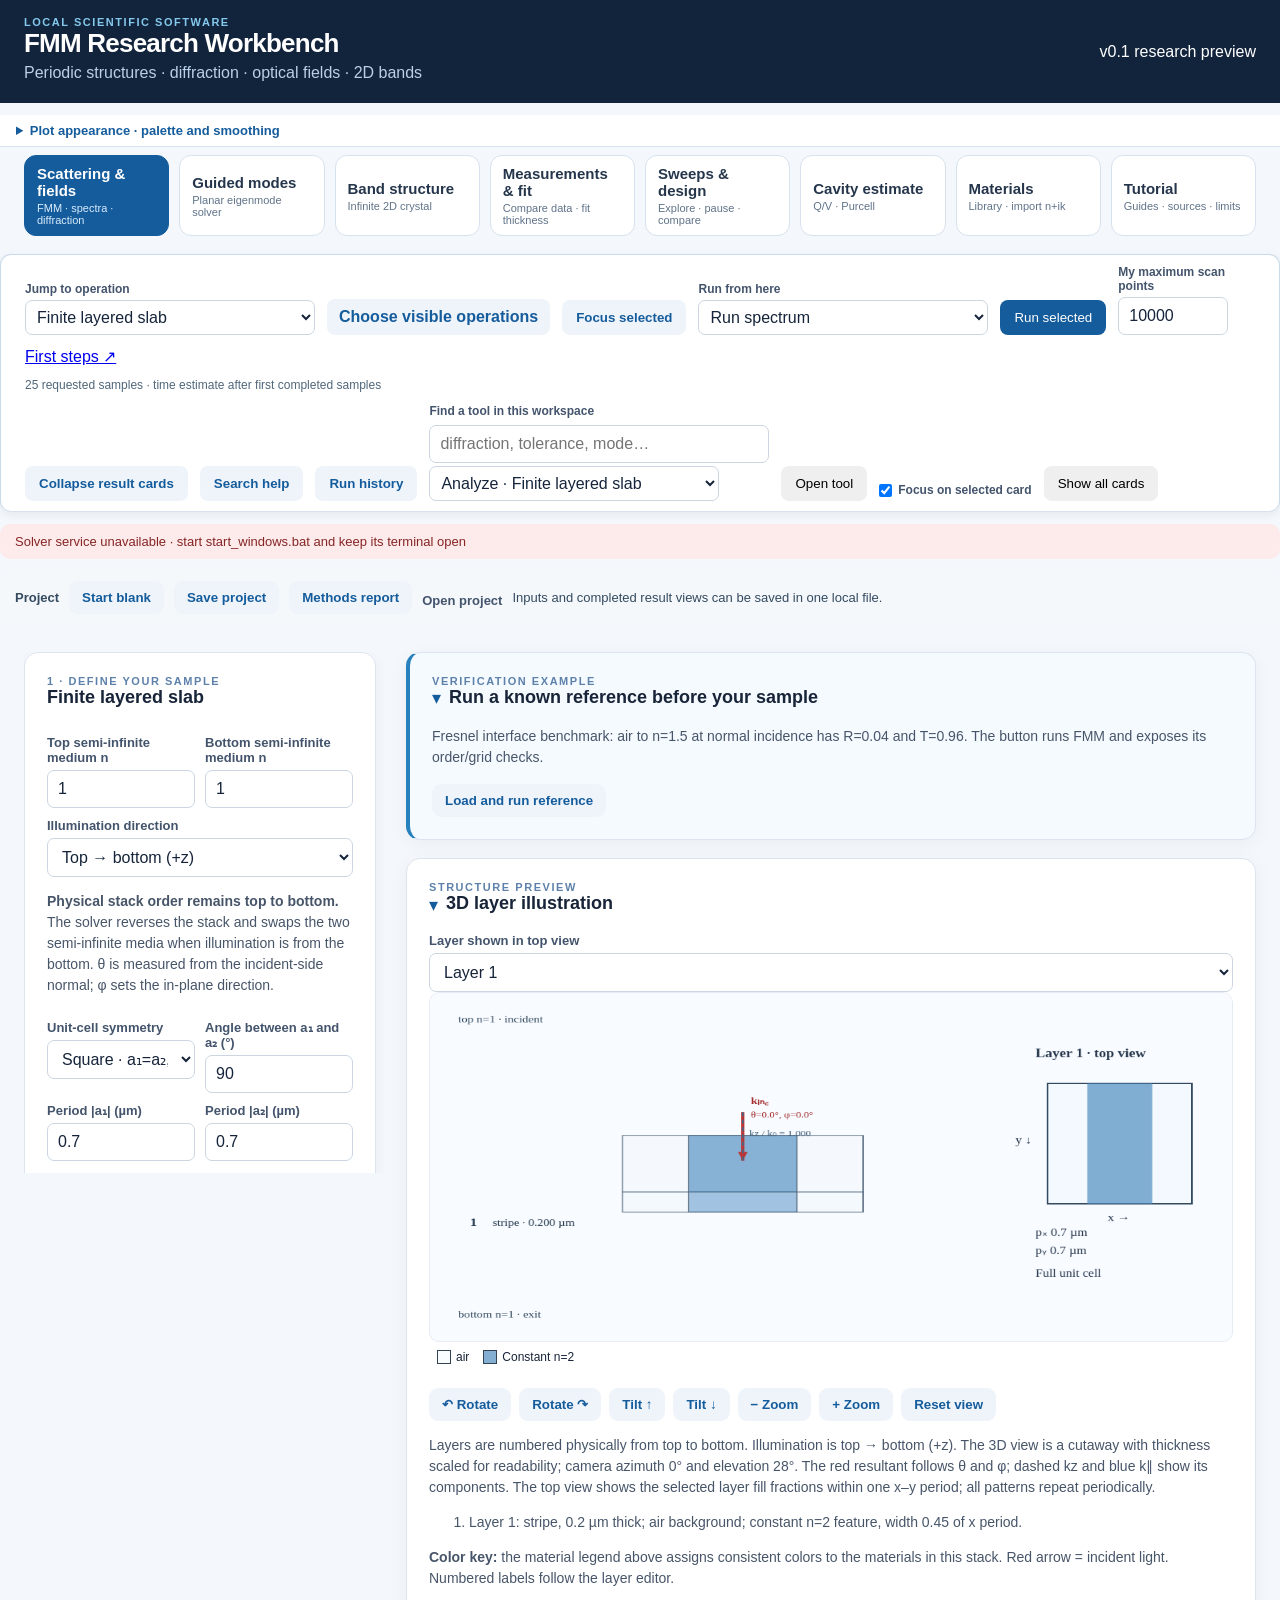
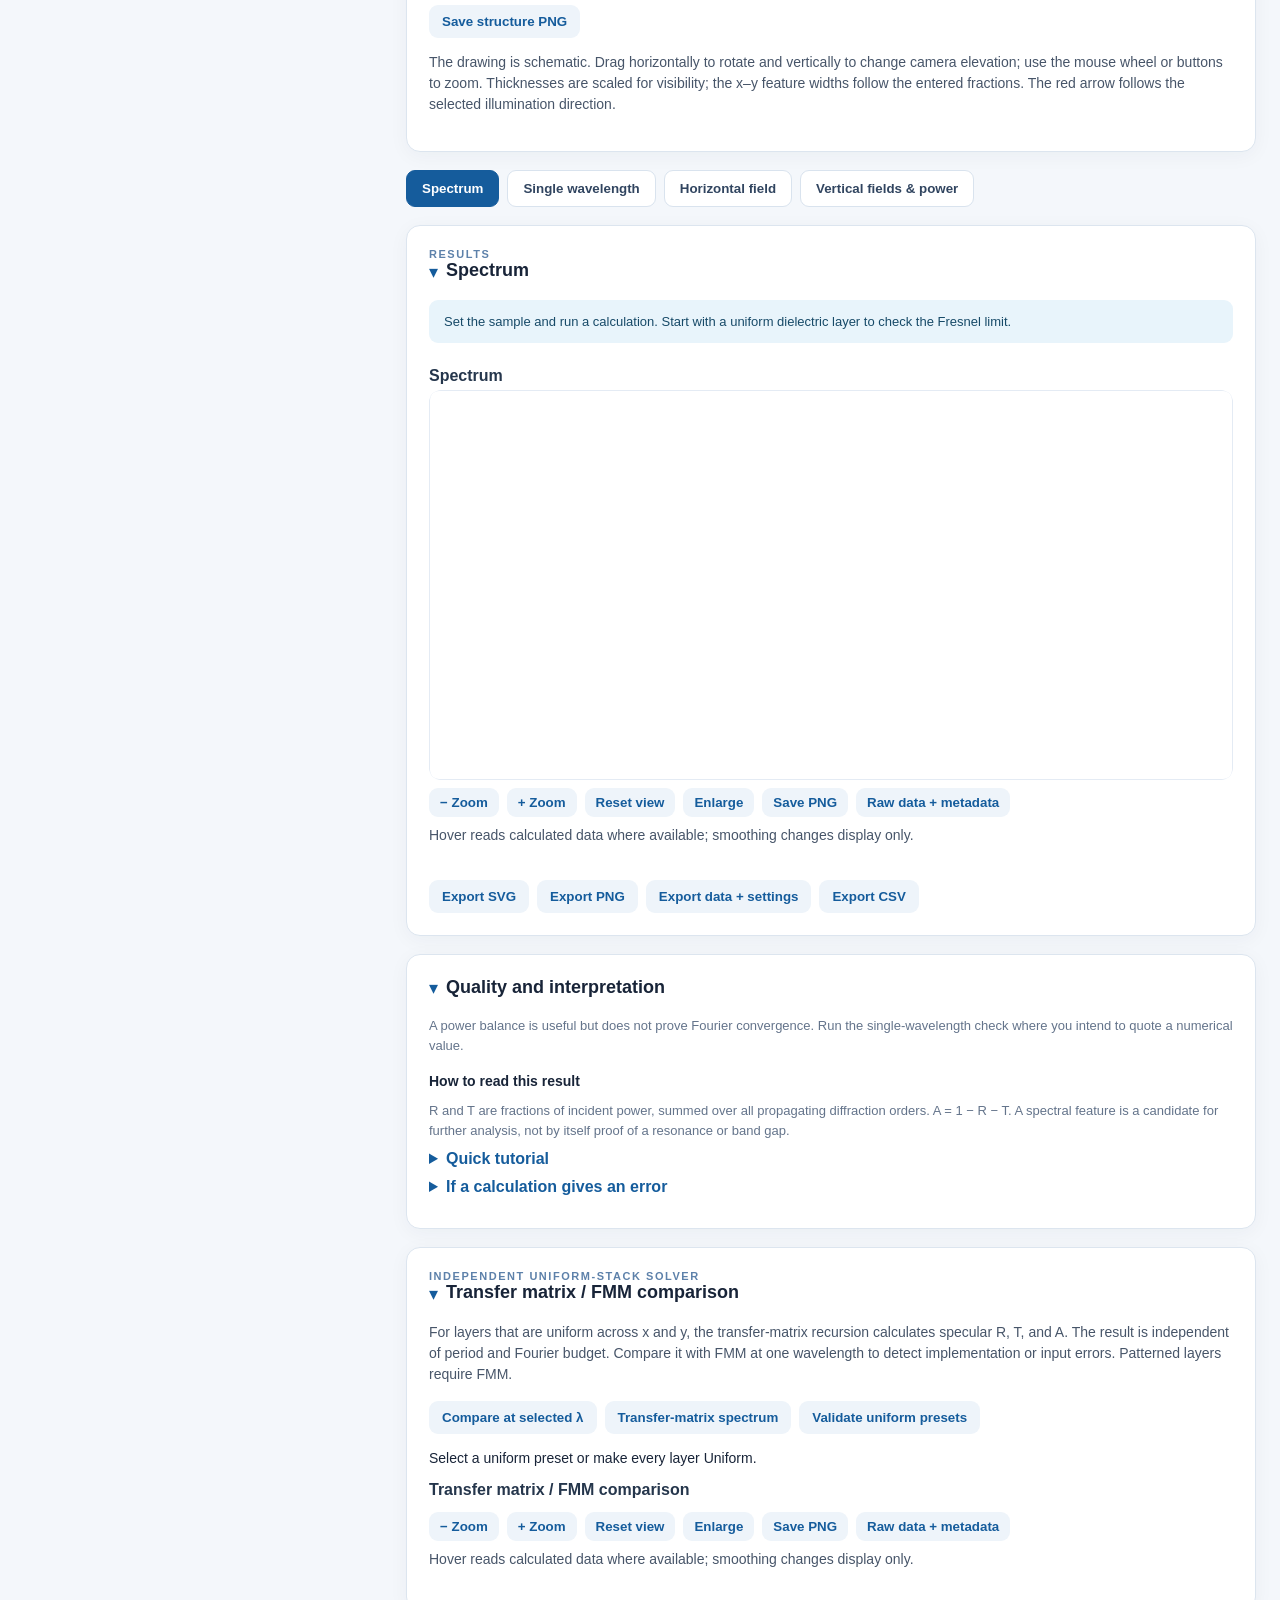
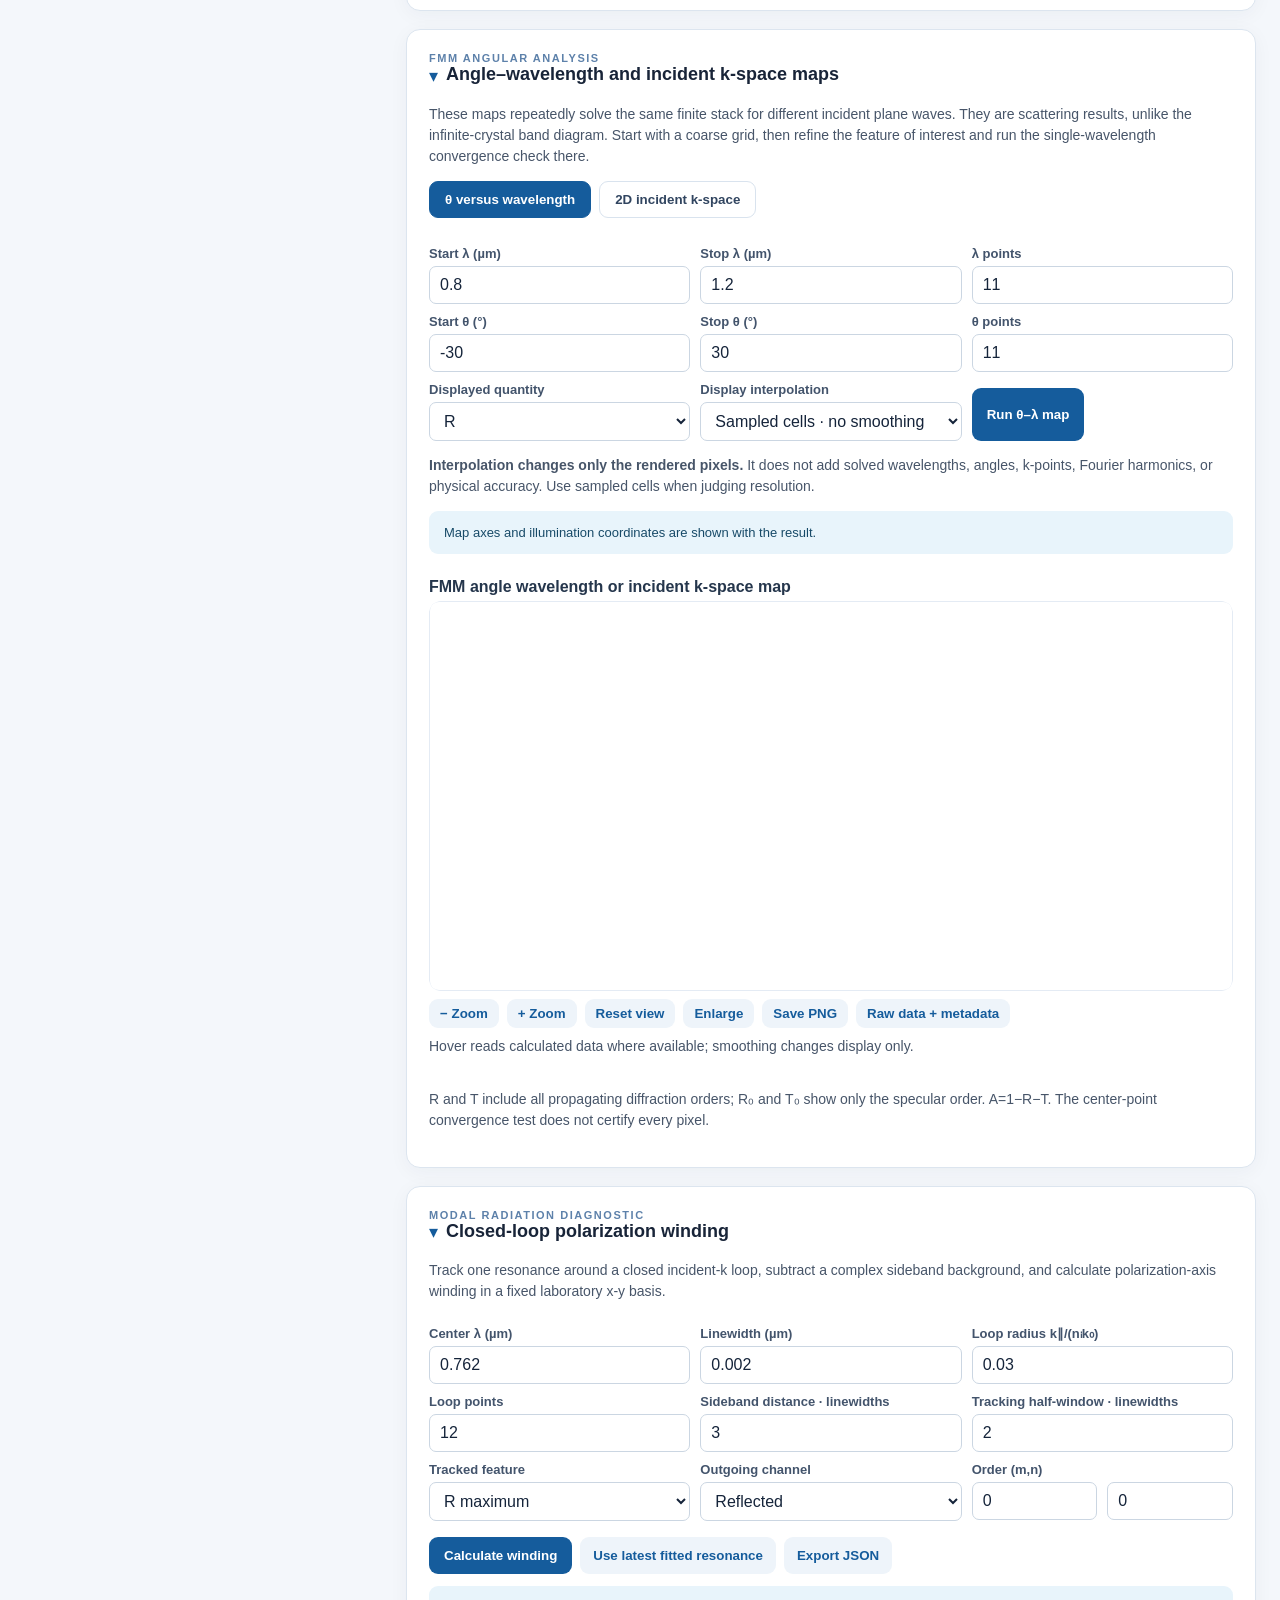
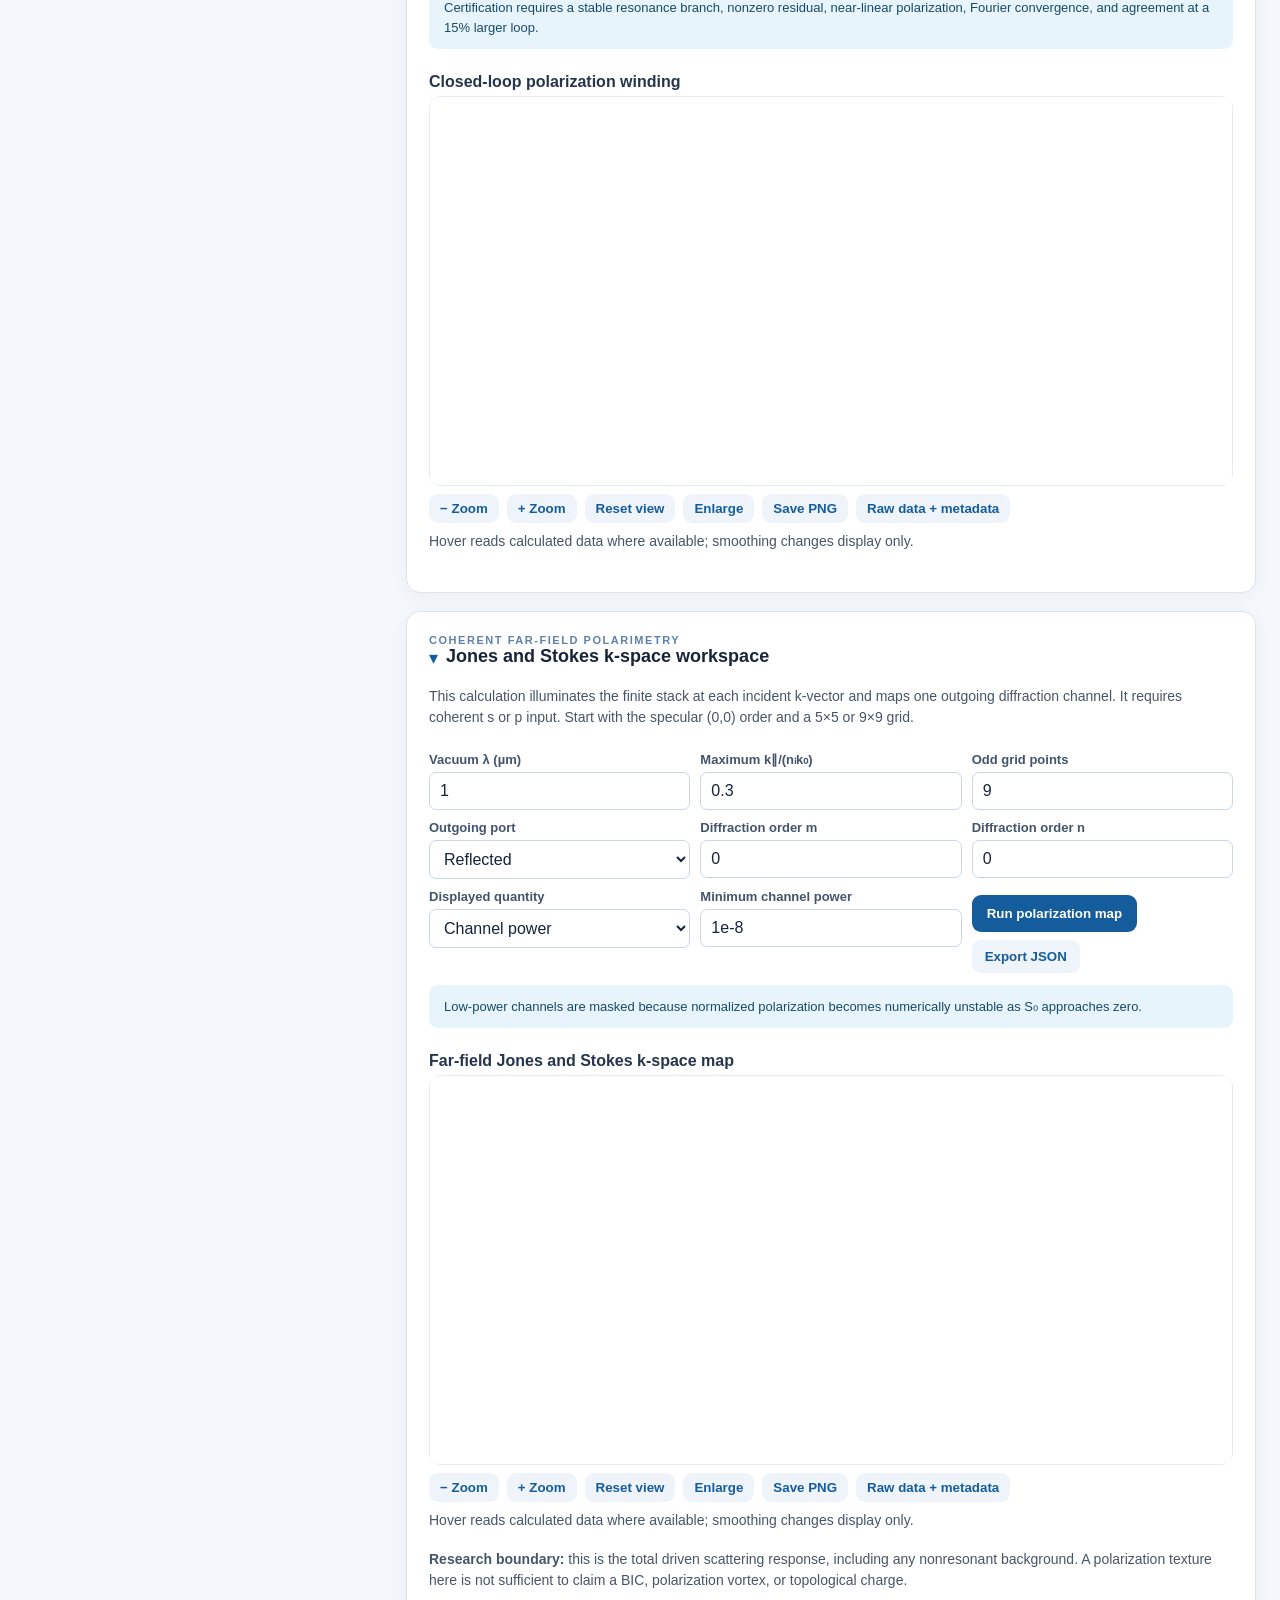
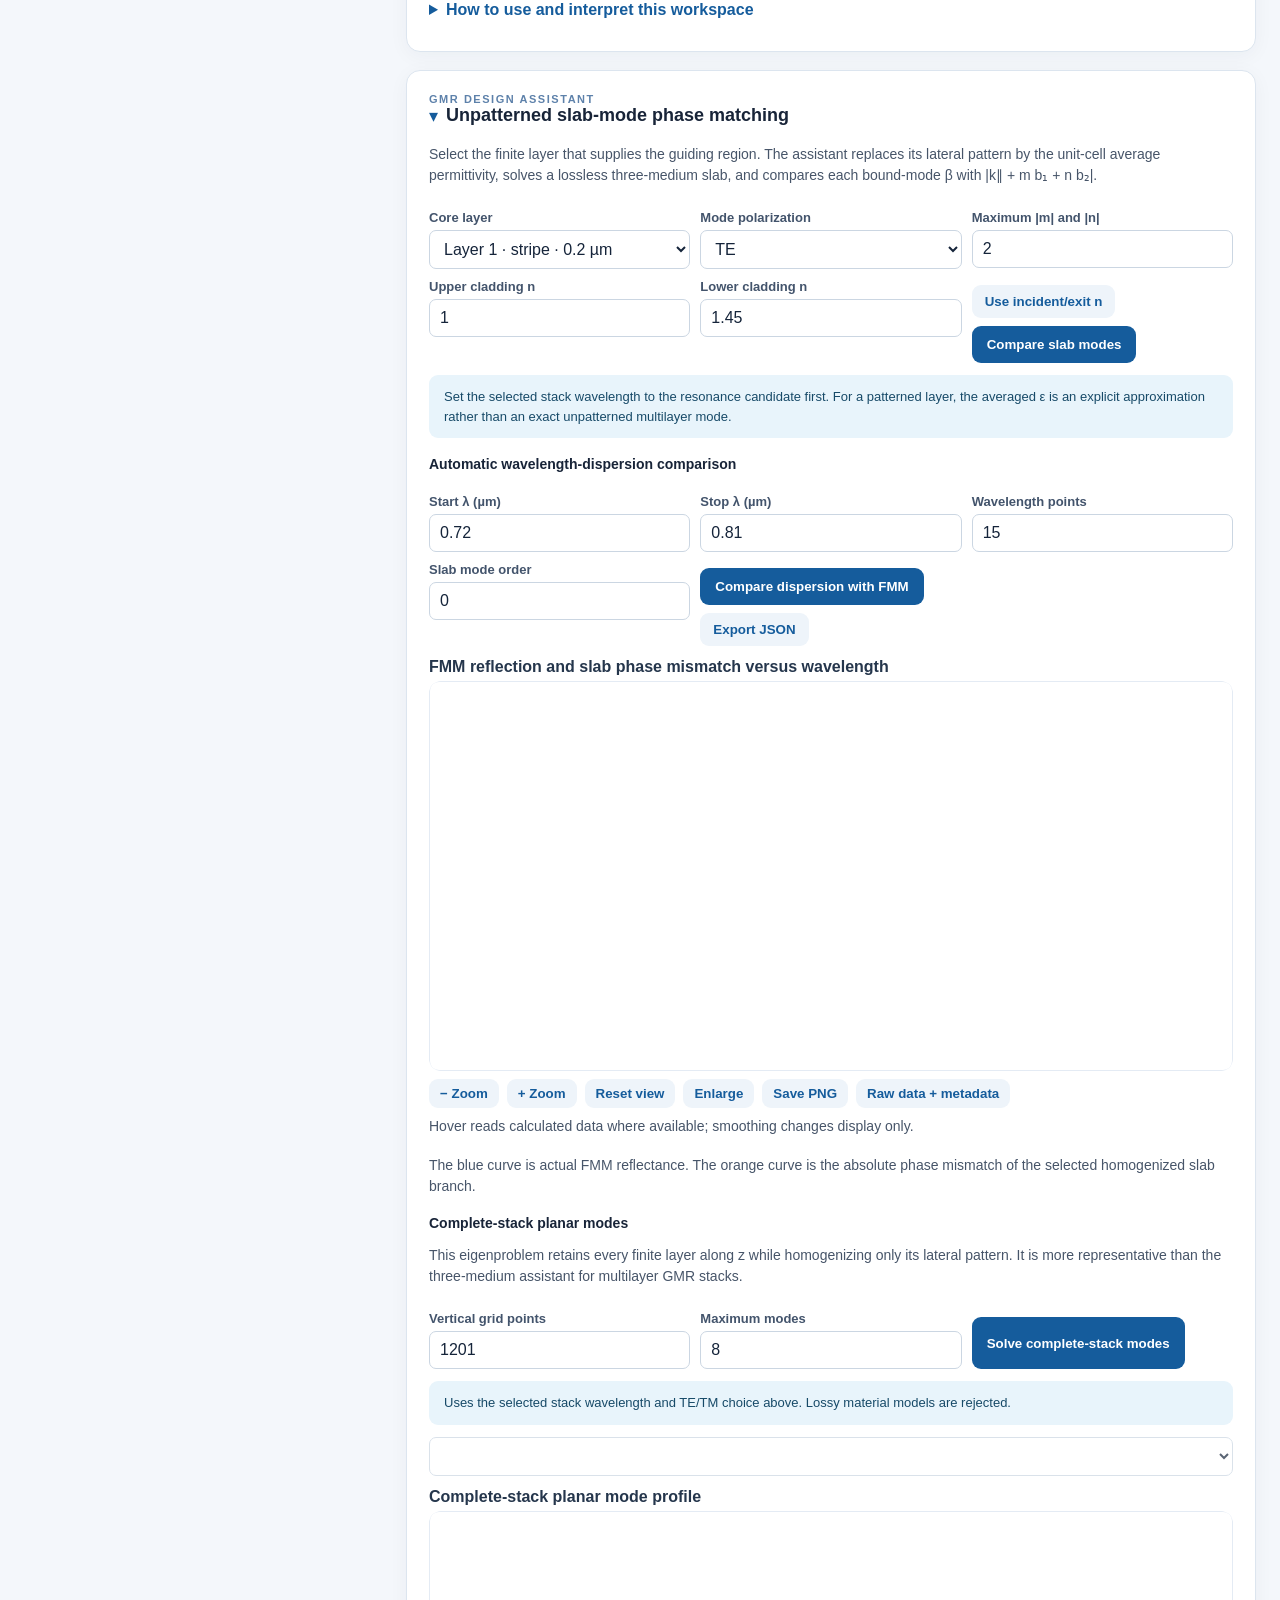
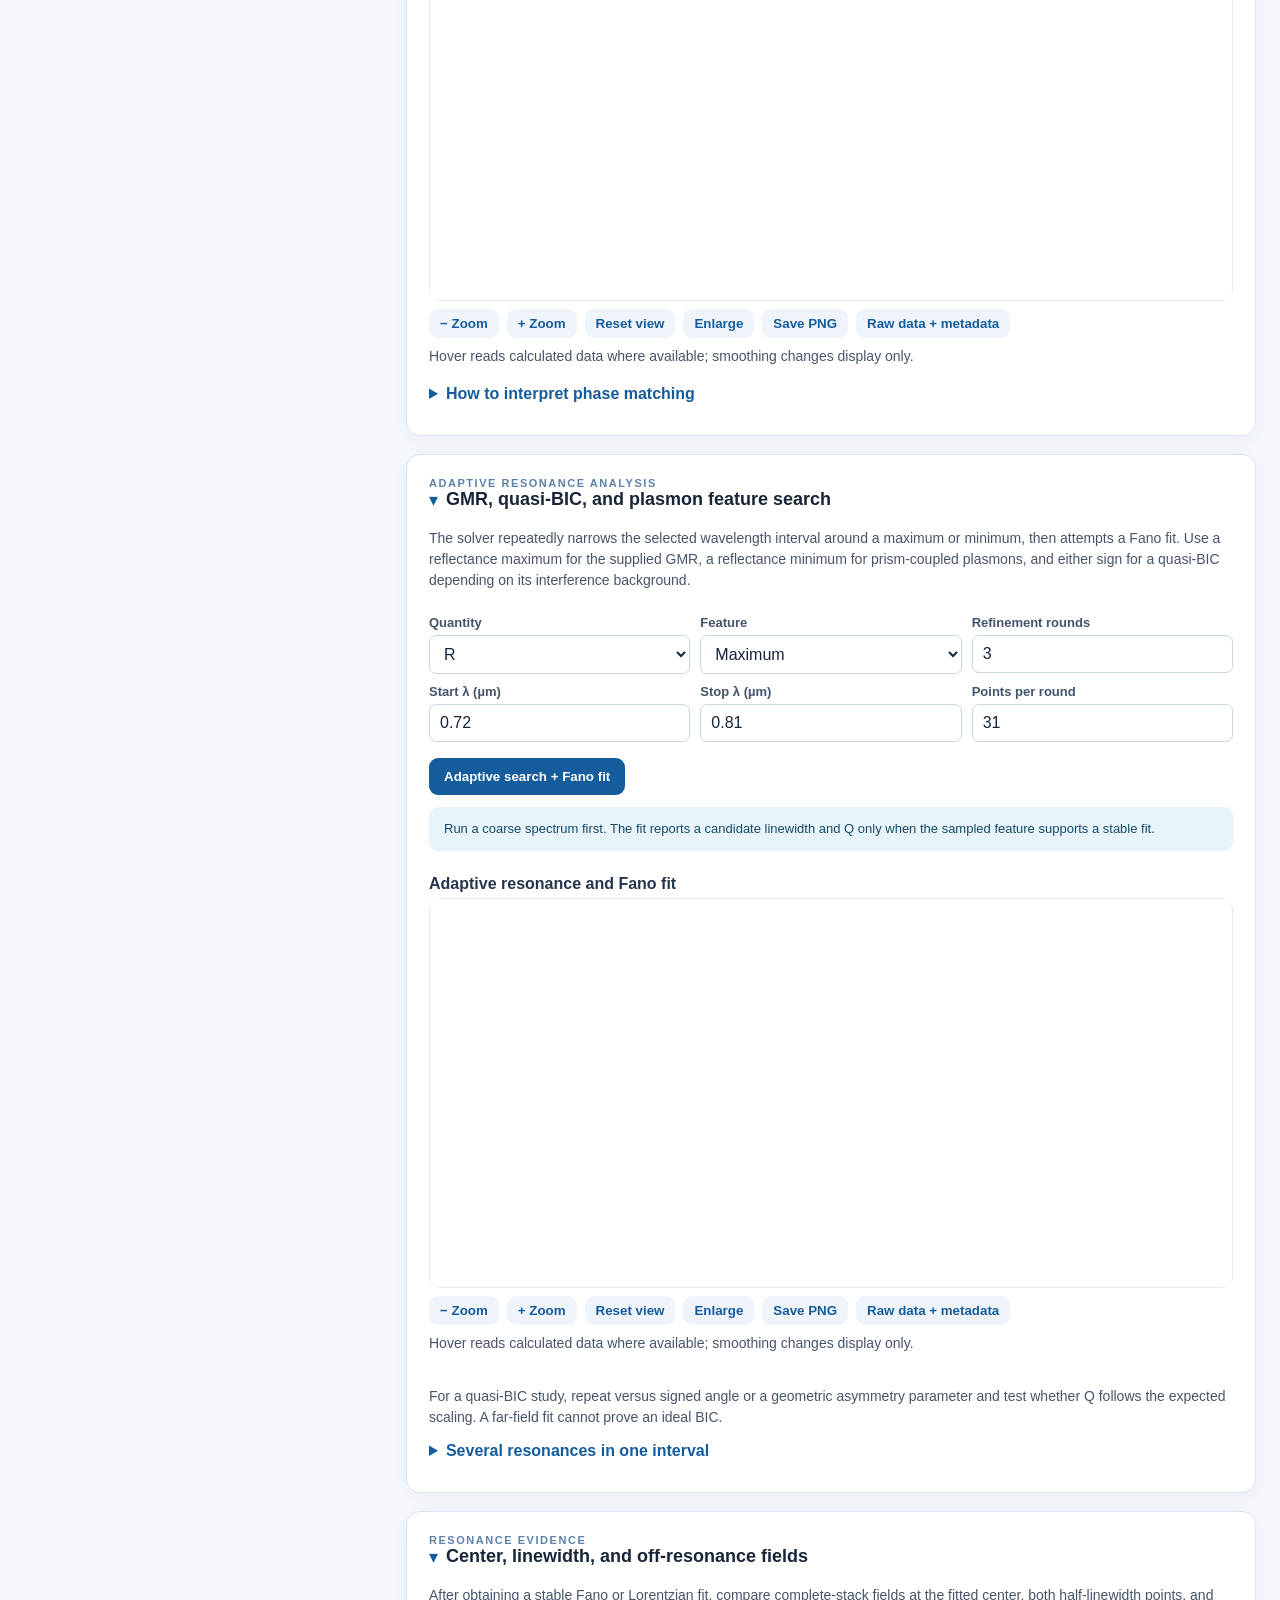
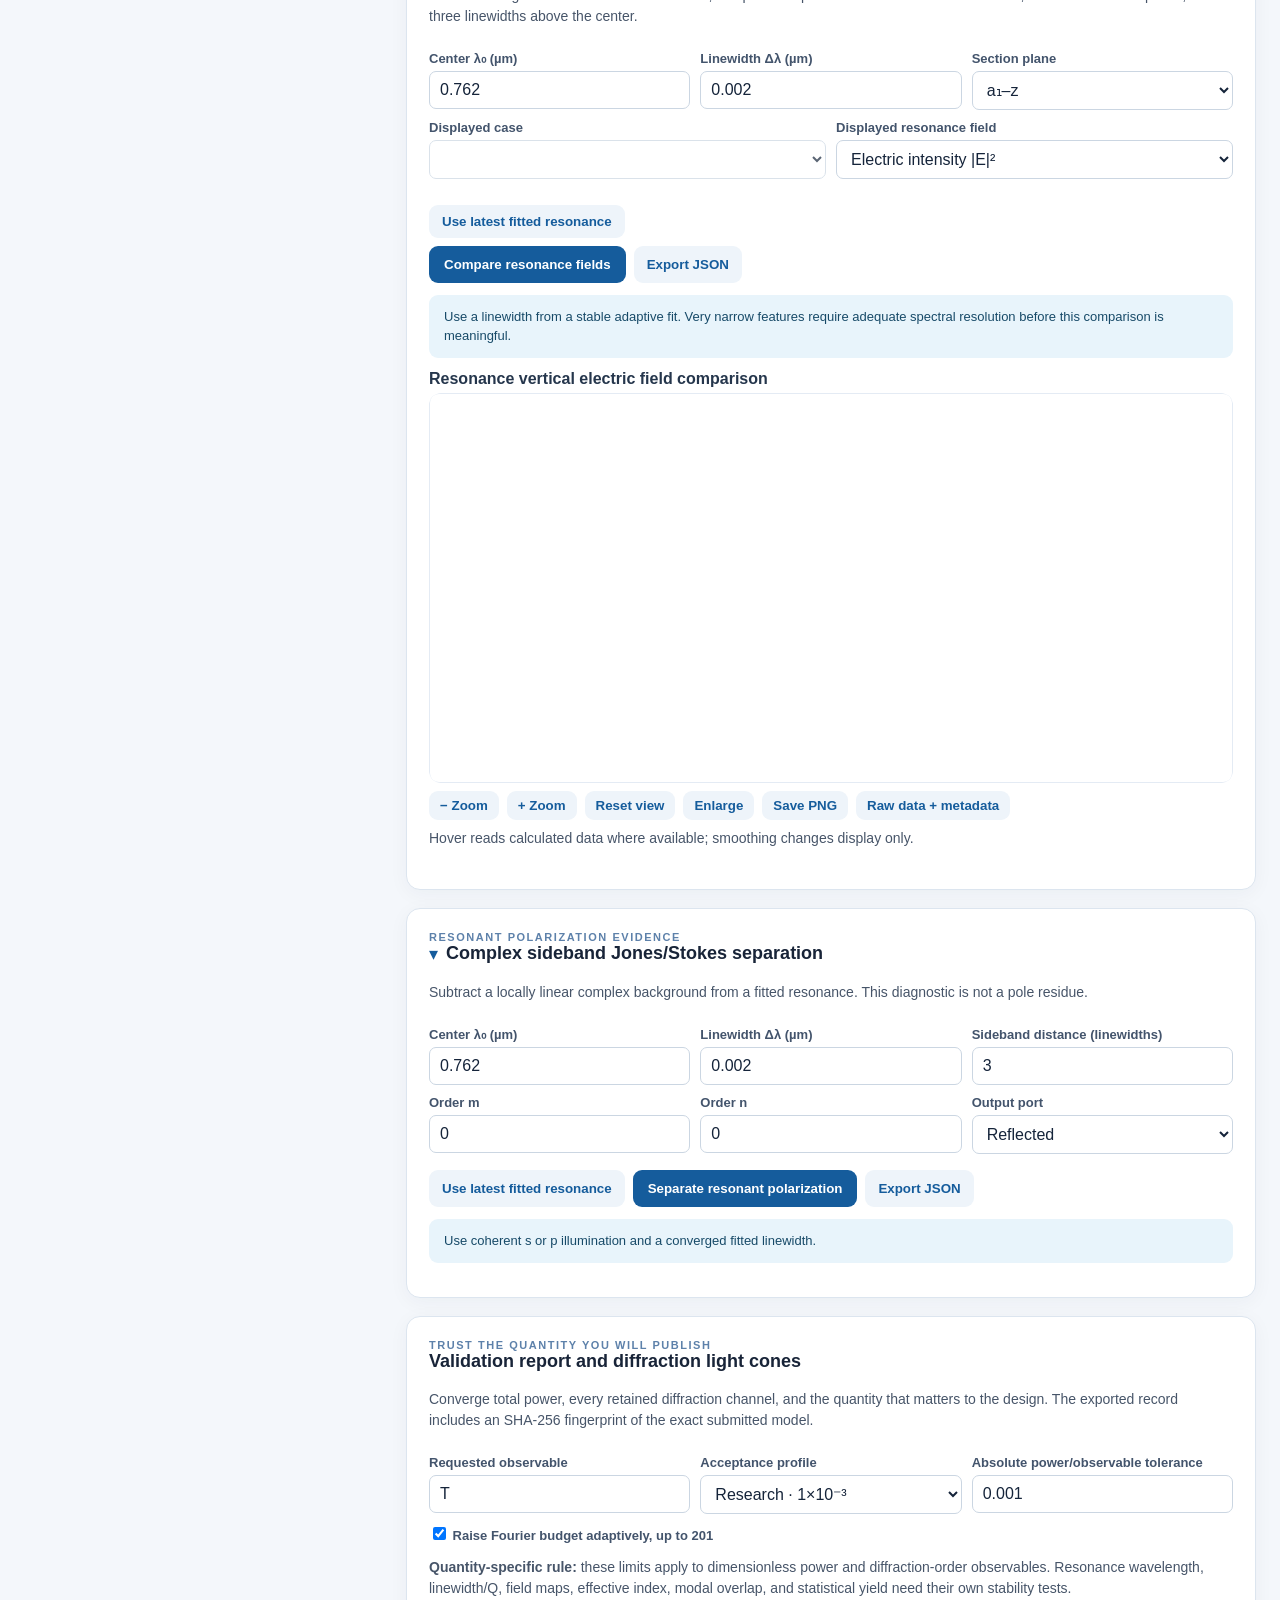
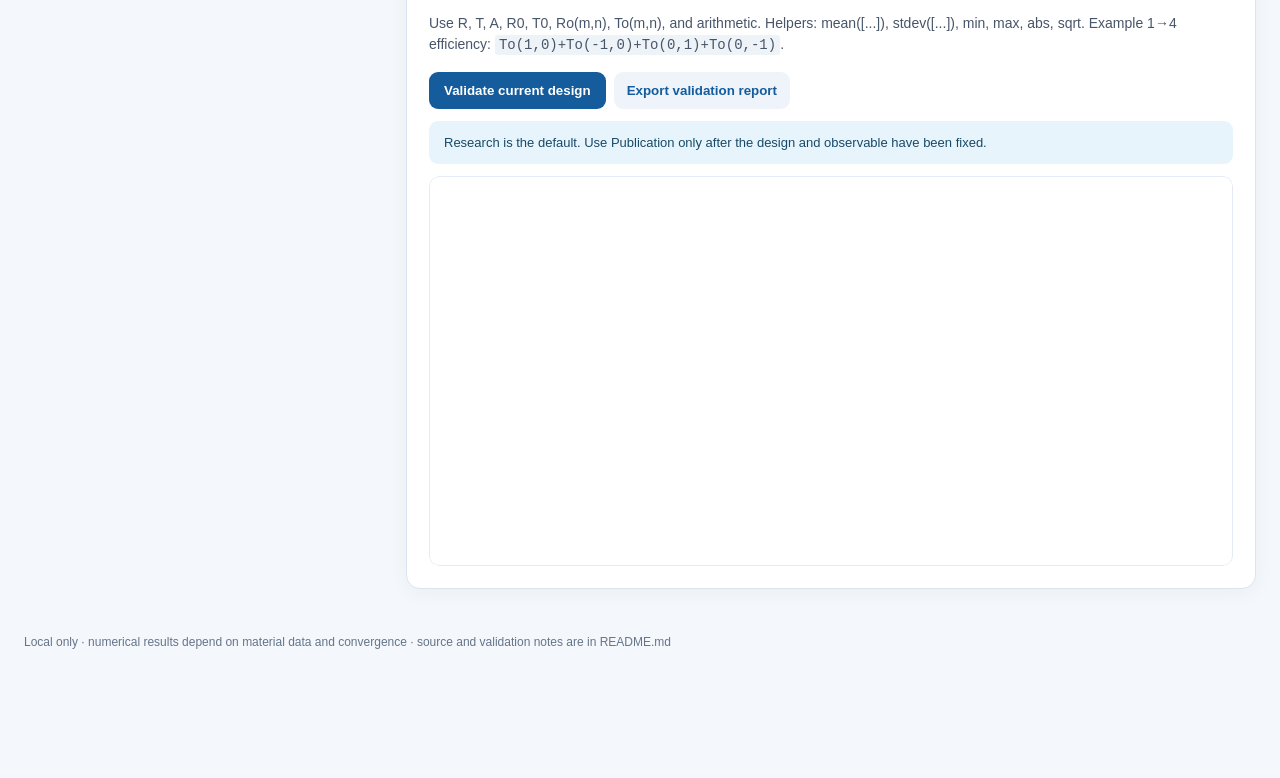
==== index.html @ c893f518 "Add research validation profiles and port workflow" ====
<!doctype html>
<html lang="en">
<meta charset="utf-8">
<meta name="viewport" content="width=device-width, initial-scale=1">
<title>FMM Research Workbench</title>
<style>
:root{font-family:Inter,Segoe UI,Arial,sans-serif;color:#182438;background:#f4f7fb}*{box-sizing:border-box}
[hidden]{display:none!important}
body{margin:0}header{background:#12243c;color:white;padding:24px max(24px,calc((100vw - 1400px)/2));display:flex;justify-content:space-between;align-items:center}
header h1{margin:0;font-size:27px;letter-spacing:-.03em}header p{margin:5px 0 0;color:#bad0e7}.eyebrow{font-size:11px;text-transform:uppercase;letter-spacing:.14em;color:#5d81aa;font-weight:800}
header .eyebrow{color:#84c9ed}main{max-width:1400px;margin:28px auto;padding:0 24px;display:grid;grid-template-columns:360px 1fr;gap:22px}
.card{background:white;border:1px solid #dce5ef;border-radius:14px;box-shadow:0 4px 20px #2134510b;padding:22px;margin-bottom:18px}h2{font-size:18px;margin:0 0 17px}h3{font-size:14px;margin:18px 0 12px}
.tabs{display:flex;gap:8px;margin-bottom:18px;flex-wrap:wrap}.tab{border:1px solid #d9e3ee;background:white;color:#314560;padding:10px 15px;border-radius:9px;cursor:pointer;font-weight:700}.tab.active{background:#155c9c;color:white;border-color:#155c9c}
label{display:block;color:#43546c;font-size:12px;font-weight:700;margin:10px 0 5px}input,select{width:100%;padding:9px 10px;border:1px solid #cbd6e2;border-radius:7px;font:inherit;background:white;color:#15243a}
.row{display:grid;grid-template-columns:1fr 1fr;gap:10px}.row3{display:grid;grid-template-columns:repeat(3,1fr);gap:10px}
button.primary{background:#155c9c;color:white;border:0;border-radius:9px;padding:11px 15px;font-weight:750;cursor:pointer}button.secondary{background:#eef4fa;color:#155c9c;border:0;border-radius:9px;padding:9px 13px;font-weight:700;cursor:pointer}.actions{display:flex;gap:8px;flex-wrap:wrap;margin-top:16px}
.muted{color:#64748b;font-size:13px;line-height:1.5}.notice{padding:12px 15px;border-radius:9px;background:#e8f4fb;color:#174a68;font-size:13px;line-height:1.5;margin:12px 0}.warn{background:#fff3e5;color:#7e4407}.bad{background:#fdeaea;color:#872525}.ok{background:#e7f6ed;color:#14613c}
.metrics{display:grid;grid-template-columns:repeat(3,1fr);gap:12px}.metric{background:#f5f8fc;border:1px solid #e4ebf4;border-radius:10px;padding:14px}.metric strong{font-size:26px;display:block;color:#153d64;margin-top:3px}.metric span{font-size:12px;color:#63758c}
.plot{width:100%;height:390px;border:1px solid #e4ebf4;border-radius:10px;background:#fff;display:block}.layer{border:1px solid #dbe4ed;border-radius:10px;padding:12px;margin:10px 0;background:#fbfdff}
.structure{width:100%;height:350px;border:1px solid #e4ebf4;border-radius:10px;background:#f8fbff;display:block}.hint{font-size:14px;color:#475569;line-height:1.5}label{font-size:13px}
.guide-step{display:block;width:100%;text-align:left;border:1px solid #d8e6f2;border-radius:10px;padding:12px;margin:9px 0;background:#f5faff;color:#18334d;cursor:pointer;font:inherit}.guide-step strong{display:block;font-size:14px}.guide-step span{display:block;font-size:12px;color:#51657b;margin-top:3px;line-height:1.4}.guide-step:hover,.guide-step:focus-visible{border-color:#155c9c;background:#eaf4fc;outline:2px solid transparent}.guide-pills{display:flex;gap:7px;flex-wrap:wrap;margin-top:13px}.guide-pills span{background:#e9f3fb;border-radius:99px;padding:5px 8px;color:#20506c;font-size:11px;font-weight:700}
table{border-collapse:collapse;width:100%;font-size:12px}td,th{padding:8px;border-bottom:1px solid #e6edf5;text-align:right}td:first-child,th:first-child{text-align:left}
details{margin-top:12px}summary{cursor:pointer;font-weight:700;color:#155c9c}code{background:#eef3f8;padding:2px 4px;border-radius:3px}footer{max-width:1400px;margin:20px auto 40px;padding:0 24px;color:#65758a;font-size:12px}
@media(max-width:950px){main{grid-template-columns:minmax(0,1fr)}aside,section{min-width:0}.metrics{grid-template-columns:repeat(3,1fr)}}@media(max-width:650px){header{display:block;padding:20px 24px}header>div:last-child{margin-top:9px;color:#bad0e7}main{padding:0 14px}.card{padding:18px}.plot,.structure{min-width:640px}.metrics{grid-template-columns:1fr}.row,.row3{grid-template-columns:1fr}.hint{font-size:14px}}
.chart-scroll{overflow-x:auto;max-width:100%;border-radius:10px}
.workspace-nav{max-width:1400px;margin:22px auto 0;padding:0 24px;display:flex;gap:10px;overflow-x:auto}.workspace-nav button{flex:1;min-width:170px;text-align:left;border:1px solid #d6e2ed;border-radius:12px;background:white;color:#25364c;padding:14px 16px;font:700 15px Segoe UI,Arial,sans-serif;cursor:pointer}.workspace-nav button small{display:block;font-size:12px;font-weight:400;color:#60738a;margin-top:3px}.workspace-nav button.active{background:#155c9c;color:white;border-color:#155c9c}.workspace-nav button.active small{color:#d7ebfc}main aside,main section{min-width:0}main[data-workspace="learn"]{grid-template-columns:minmax(280px,360px) minmax(0,1fr)}.tutorial-card h3{font-size:17px;color:#153d64;margin:24px 0 8px}.tutorial-card p,.tutorial-card li{font-size:14px;line-height:1.65;color:#43546c}.tutorial-card a{color:#155c9c}.tutorial-card .learn-grid{display:grid;grid-template-columns:repeat(2,minmax(0,1fr));gap:18px}.tutorial-card .learn-grid>div{border:1px solid #dce5ef;border-radius:10px;padding:0 16px 14px;background:#fbfdff}.tmm-card .mini-result{margin-top:14px;font-size:14px;line-height:1.55}.tmm-card .mini-result strong{color:#153d64}.tmm-card .plot{height:280px}@media(max-width:750px){.tutorial-card .learn-grid{grid-template-columns:1fr}.workspace-nav{padding:0 14px}.workspace-nav button{min-width:145px}}
.healthbar{max-width:1352px;margin:12px auto 0;padding:10px 15px;border-radius:10px;background:#e7f6ed;color:#14613c;font-size:13px}.healthbar.bad{background:#fdeaea;color:#872525}.benchmark{border-left:4px solid #2781bc;background:#f5faff}.benchmark strong{color:#153d64}
.operation-nav{position:sticky;top:0;z-index:20;max-width:1352px;margin:10px auto;padding:10px 14px;background:#f8fbff;border:1px solid #ccdbea;border-radius:11px;box-shadow:0 5px 18px #20364d1a;display:grid;grid-template-columns:minmax(240px,1fr) auto auto;gap:10px;align-items:end}.operation-nav label{margin:0 0 4px}.operation-nav select{padding:7px}.operation-picker{position:relative}.operation-picker summary{list-style:none;background:#eef4fa;color:#155c9c;border-radius:8px;padding:9px 12px;font-weight:700;cursor:pointer}.operation-picker .menu{position:absolute;right:0;top:43px;min-width:330px;max-height:60vh;overflow:auto;background:white;border:1px solid #ccdbea;border-radius:10px;padding:10px;box-shadow:0 12px 30px #1f334d2b}.operation-picker label{display:flex;gap:8px;align-items:center;padding:7px;font-weight:500}.operation-picker input{width:auto}.operation-nav button{white-space:nowrap}@media(max-width:700px){.operation-nav{grid-template-columns:1fr 1fr}.operation-nav>div:first-child{grid-column:1/-1}.operation-picker .menu{left:0;right:auto;min-width:min(92vw,360px)}}
@media(max-width:950px){main[data-workspace="learn"]{grid-template-columns:minmax(0,1fr)}}
@media(max-width:650px){.workspace-nav{display:grid;grid-template-columns:repeat(2,minmax(0,1fr));overflow:visible}.workspace-nav button{min-width:0;padding:12px;font-size:14px}}
main[data-workspace="materials"],main[data-workspace="measurement"]{grid-template-columns:minmax(300px,420px) minmax(0,1fr)}@media(max-width:950px){main[data-workspace="materials"],main[data-workspace="measurement"]{grid-template-columns:minmax(0,1fr)}}
main[data-workspace="cavity"]{grid-template-columns:1fr}main[data-workspace="cavity"] aside{display:none}
</style>
<header><div><div class="eyebrow">Local scientific software</div><h1>FMM Research Workbench</h1><p>Periodic structures · diffraction · optical fields · 2D bands</p></div><div>v0.1 research preview</div></header>
<nav class="workspace-nav" aria-label="Calculation workspaces"><button data-workspace="scattering" class="active">Scattering &amp; fields<small>FMM · spectra · diffraction</small></button><button data-workspace="modes">Guided modes<small>Planar eigenmode solver</small></button><button data-workspace="bands">Band structure<small>Infinite 2D crystal</small></button><button data-workspace="measurement">Measurements &amp; fit<small>Compare data · fit thickness</small></button><button data-workspace="sweeps">Sweeps &amp; design<small>Explore · pause · compare</small></button><button data-workspace="cavity">Cavity estimate<small>Q/V · Purcell</small></button><button data-workspace="materials">Materials<small>Library · import n+ik</small></button><button data-workspace="learn">Tutorial<small>Guides · sources · limits</small></button></nav>
<div id="healthbar" class="healthbar">Starting local solver check…</div>
<div class="healthbar" style="background:#f5f8fb;color:#334a60;display:flex;gap:10px;align-items:center;flex-wrap:wrap"><strong>Project</strong><button id="newProject" class="secondary" type="button">Start blank</button><button id="saveProject" class="secondary" type="button">Save project</button><button id="exportResearchReport" class="secondary" type="button">Methods report</button><label class="secondary" style="cursor:pointer">Open project<input id="openProject" type="file" accept="application/json,.json" hidden></label><span id="projectStatus">Inputs and completed result views can be saved in one local file.</span></div>
<main>
<aside>
<div class="card"><div class="eyebrow">1 · Define your sample</div><h2>Finite layered slab</h2>
<div class="row"><div><label>Top semi-infinite medium n</label><input id="incident_n" type="number" step="any" value="1.5"></div><div><label>Bottom semi-infinite medium n</label><input id="exit_n" type="number" step="any" value="1"></div></div><label>Illumination direction</label><select id="illumination_side"><option value="top">Top → bottom (+z)</option><option value="bottom">Bottom → top (−z)</option></select><p class="hint"><strong>Physical stack order remains top to bottom.</strong> The solver reverses the stack and swaps the two semi-infinite media when illumination is from the bottom. θ is measured from the incident-side normal; φ sets the in-plane direction.</p>
<div class="row"><div><label>Unit-cell symmetry</label><select id="stack_lattice"><option value="square">Square · a₁=a₂, 90°</option><option value="rectangular">Rectangular · 90°</option><option value="hexagonal">Hexagonal / triangular Bravais · 60°</option><option value="oblique">Custom oblique</option></select></div><div><label>Angle between a₁ and a₂ (°)</label><input id="lattice_angle_deg" type="number" step="any" value="90"></div></div><div class="row"><div><label>Period |a₁| (µm)</label><input id="period_x_um" type="number" step="any" value="0.6"></div><div><label>Period |a₂| (µm)</label><input id="period_y_um" type="number" step="any" value="0.6"></div></div><p class="hint">Square uses equal periods at 90°. Rectangular uses 90° with independent periods. A triangular or hexagonal Bravais lattice uses equal primitive vectors at 60°; choose the feature shape separately. Custom oblique cells accept 30°–150°.</p>
<div class="row"><div><label>Incident angle θ (°)</label><input id="theta_deg" type="number" step="any" value="0"></div><div><label>Azimuth φ (°)</label><input id="phi_deg" type="number" step="any" value="0"></div></div>
<div class="row"><div><label>Polarization</label><select id="polarization"><option value="s">s / TE</option><option value="p">p / TM</option><option value="unpolarized">Unpolarized · equal s + p</option></select></div><div><label>Requested Fourier harmonics</label><input id="order_budget" type="number" min="3" max="201" value="37"></div></div><p class="hint">For slab spectra, this is a requested total; the solver reports how many harmonics it actually retains. Odd input is not required. Higher budgets can be slow and memory intensive; use the observable-aware convergence report before trusting a value.</p>
<label>Geometry grid per axis</label><input id="grid_size" type="number" min="16" max="512" value="64">
<h3>Layers · physical top to bottom</h3><label>Example preset</label><select id="preset"><option value="gold">2018 gold rectangle</option><option value="spr">Gold-film prism coupling · SPR</option><option value="tdbc_spr">Ag / TDBC–PVA · literature splitting benchmark</option><option value="r6g_spr">Ag / imported R6G · Hakala diagnostic</option><option value="r6g_agau">Ag/Au / imported PMMA–R6G · 2024 diagnostic</option><option value="stripe">1D dielectric stripe grating</option><option value="uniform">Uniform interface check</option></select><div id="layers"></div><div class="actions"><button class="secondary" id="addLayer" type="button">+ Add layer</button><button class="secondary" id="clearLayers" type="button">Clear stack</button></div>
<div class="notice">A stripe is a 1D grating: it repeats in x and is uniform in y. Each other patterned layer contains one centered feature per 2D unit cell. The built-in DeVore TiO₂ entry is crystalline rutile. Amorphous ALD TiO₂ depends strongly on deposition and annealing; import measured n+ik for quantitative work. Constant n is an explicitly idealized material.</div>
</div>
<div class="card"><div class="eyebrow">2 · Choose a calculation</div><h2>Settings</h2>
<div id="spectrumSettings"><div class="row3"><div><label>Start λ (µm)</label><input id="start" type="number" step="any" value="0.87"></div><div><label>Stop λ (µm)</label><input id="stop" type="number" step="any" value="0.94"></div><div><label>Points</label><input id="points" type="number" min="2" max="100" value="25"></div></div></div>
<div id="singleSettings" hidden><label>Selected λ (µm)</label><input id="wavelength_um" type="number" step="any" value="0.905"><div class="row"><div><label>Field layer number</label><input id="layer_index" type="number" min="1" value="1"></div><div><label>Depth in layer (0–1)</label><input id="z_fraction" type="number" step="any" value="0.5"></div></div></div>
<div id="verticalSettings" hidden><label>Selected λ (µm)</label><input id="vertical_wavelength" type="number" step="any" value="0.905"><div class="row"><div><label>Cross section</label><select id="verticalPlane"><option value="xz">a₁–z · x-z for orthogonal cells</option><option value="yz">a₂–z · y-z for orthogonal cells</option></select></div><div><label>Fixed transverse fraction (0–1)</label><input id="verticalFixed" type="number" min="0" max="1" step="any" value="0.5"></div></div><div class="row3"><div><label>Lateral samples</label><input id="verticalLateral" type="number" min="21" max="201" value="81"></div><div><label>Samples per finite layer</label><input id="verticalZPoints" type="number" min="5" max="81" value="25"></div><div><label>Exterior depth each side (µm)</label><input id="verticalExteriorDepth" type="number" min="0.001" max="10" step="any" value="0.05"></div></div><p class="hint">The section starts inside the top semi-infinite medium, crosses every finite layer, and ends inside the bottom semi-infinite medium. The physical top interface is z=0; negative z is the top medium. For an oblique lattice the horizontal coordinate follows primitive vector a₁ or a₂.</p></div>
<div id="bandSettings" hidden><div class="notice warn">Bands describe an infinite, lossless 2D crystal, with no finite slab thickness. Complex-index materials are excluded from this Hermitian calculation.</div><div class="row"><div><label>Lattice symmetry</label><select id="band_lattice"><option value="square">Square</option><option value="rectangular">Rectangular</option><option value="hexagonal">Hexagonal / triangular Bravais</option></select></div><div><label>a₂/a₁ · rectangular only</label><input id="band_aspect" type="number" step="any" value="1"></div></div><label>Lattice period a₁ (µm)</label><input id="band_period_um" type="number" step="any" value="0.7"><div class="row"><div><label>Background n</label><input id="background_n" type="number" step="any" value="1"></div><div><label>Inclusion n</label><input id="inclusion_n" type="number" step="any" value="3"></div></div><div class="row"><div><label>Feature shape</label><select id="band_shape"><option>disk</option><option>square</option><option>ring</option></select></div><div><label>Size / a₁</label><input id="fill" type="number" step="any" value="0.25"></div></div><div class="row"><div><label>Ring inner radius / a₁</label><input id="ring_inner" type="number" step="any" value="0.14"></div><div><label>Fourier order</label><input id="fourier_order" type="number" min="1" max="7" value="5"></div></div><div class="row"><div><label>Points per path segment</label><input id="points_per_segment" type="number" value="20"></div><div><label>Bands shown</label><input id="bands" type="number" value="3"></div></div><p class="hint">Square and rectangular lattices use Γ–X–M–Γ. The hexagonal choice uses a triangular primitive cell and Γ–M–K–Γ. “Triangular lattice” and “hexagonal lattice” commonly name the same 2D Bravais lattice; the feature shape is selected separately.</p><div class="actions"><button type="button" class="secondary" id="bandBenchmark">Load MPB square-rod benchmark</button></div><p id="bandBenchmarkNote" class="hint"></p></div>
<div class="actions"><button id="run" class="primary">Run spectrum</button></div></div>
<div class="card"><div class="eyebrow">Separate eigenmode solver</div><h2>Planar waveguide modes</h2><p class="hint">Use a uniform core between two semi-infinite claddings. Guided light travels along +x, parallel to the interfaces. This calculation finds a mode; it does not launch one from the plane-wave source above.</p>
<div class="row"><div><label>Vacuum λ (µm)</label><input id="wg_lambda" type="number" step="any" value="1.55"></div><div><label>Core thickness (µm)</label><input id="wg_thickness" type="number" step="any" value="0.35"></div></div>
<div class="row"><div><label>Core material</label><select id="wg_core"></select></div><div><label>Core n if constant</label><input id="wg_core_n" type="number" step="any" value="2"></div></div>
<div class="row"><div><label>Upper cladding</label><select id="wg_top"></select></div><div><label>Upper n if constant</label><input id="wg_top_n" type="number" step="any" value="1"></div></div>
<div class="row"><div><label>Lower cladding</label><select id="wg_bottom"></select></div><div><label>Lower n if constant</label><input id="wg_bottom_n" type="number" step="any" value="1.45"></div></div>
<label>Guided polarization</label><select id="wg_polarization"><option>TE</option><option>TM</option></select><div class="actions"><button id="runWaveguide" class="primary">Find guided modes</button></div></div>
</aside>
<section><div class="card"><div class="eyebrow">Structure preview</div><h2>3D layer illustration</h2><canvas id="structure" class="structure" width="1000" height="520" aria-label="Three-dimensional illustration of the current layer stack"></canvas><p id="structureCaption" class="hint"></p><ol id="structureDetails" class="hint"></ol><p class="hint"><strong>Color key:</strong> the material legend above assigns consistent colors to the materials in this stack. Red arrow = incident light. Numbered labels follow the layer editor.</p><div class="actions"><button class="secondary" id="saveStructure">Save structure PNG</button></div><p class="hint">The drawing is schematic. Drag horizontally to rotate and vertically to change camera elevation; use the mouse wheel or buttons to zoom. Thicknesses are scaled for visibility; the x–y feature widths follow the entered fractions. The red arrow follows the selected illumination direction.</p></div><div class="tabs"><button class="tab active" data-tab="spectrum">Spectrum</button><button class="tab" data-tab="single">Single wavelength</button><button class="tab" data-tab="field">Horizontal field</button><button class="tab" data-tab="vertical">Vertical fields &amp; power</button><button class="tab" data-tab="bands">Band structure</button></div>
<div class="card"><div class="eyebrow">Results</div><h2 id="resultTitle">Spectrum</h2><div id="status" class="notice">Set the sample and run a calculation. Start with a uniform dielectric layer to check the Fresnel limit.</div><div id="metrics" class="metrics" hidden></div><canvas id="plot" class="plot" width="1100" height="580"></canvas><div class="actions"><button class="secondary" id="exportSvg" disabled>Export SVG</button><button class="secondary" id="exportPng" disabled>Export PNG</button><button class="secondary" id="exportJson" disabled>Export data + settings</button><button class="secondary" id="exportCsv" disabled>Export CSV</button></div></div>
<div class="card"><h2>Quality and interpretation</h2><div id="quality" class="muted">A power balance is useful but does not prove Fourier convergence. Run the single-wavelength check where you intend to quote a numerical value.</div><h3>How to read this result</h3><div id="interpretation" class="muted">R and T are fractions of incident power, summed over all propagating diffraction orders. A = 1 − R − T. A spectral feature is a candidate for further analysis, not by itself proof of a resonance or band gap.</div><details><summary>Quick tutorial</summary><ol class="muted"><li>Choose incident and exit media, periods, and layers. Each layer thickness is along z. For a 1D grating, select Stripe and set its width as a fraction of the x period.</li><li>Use Spectrum to locate features in wavelength. R and T include all propagating diffraction orders; A = 1 − R − T.</li><li>Select a wavelength and run Single wavelength. The workbench compares several Fourier budgets. Quote results only when this check passes and the geometry is physically justified.</li><li>Use Field map to view relative electric intensity inside a patterned layer. A sharp local peak needs extra spatial and Fourier convergence checks. Use s or p illumination for fields.</li><li>Use Band structure for a separate infinite, lossless 2D crystal. The vertical axis is normalized frequency a/λ. A slab spectrum peak is not automatically a bulk band.</li><li>Export SVG/PNG for figures and JSON/CSV for reproducibility. Include material source, software versions, geometry, grid, and convergence in publication methods.</li></ol></details><details><summary>If a calculation gives an error</summary><ol class="muted"><li>Read the message above the plot. Check wavelength against the selected material data range, layer dimensions, and the allowed grid and order settings.</li><li>If it says an order is at grazing cutoff, change the wavelength or incidence angle slightly and rerun.</li><li>For a failed convergence check, try a simpler geometry, higher Fourier budget, and finer grid. Do not publish the failed values.</li><li>If the server reports an unexpected error, inspect <code>workbench.log</code> in the application folder. Run <code>.venv\Scripts\python.exe -m unittest -v</code> from a terminal and keep the input settings for a reproducible report.</li></ol></details></div>
</section></main><footer>Local only · numerical results depend on material data and convergence · source and validation notes are in README.md</footer>
<script>
const $=id=>document.getElementById(id);let tab='spectrum',last=null,lastKind=null,lastModel=null,lastFull=null;
function scrollableChart(canvas){if(!canvas||canvas.parentElement.classList.contains('chart-scroll'))return;let shell=document.createElement('div');shell.className='chart-scroll';canvas.parentElement.insertBefore(shell,canvas);shell.append(canvas)}scrollableChart($('plot'));scrollableChart($('structure'));
let fieldData=null,fieldPanel=document.createElement('div');fieldPanel.hidden=true;fieldPanel.innerHTML='<label for="fieldVariable">Field quantity shown</label><select id="fieldVariable"><option value="intensity">Electric intensity |E|²</option><option value="Ex_real">Real Eₓ</option><option value="Ey_real">Real Eᵧ</option><option value="Ez_real">Real Eᶻ</option></select><p class="hint">Real field components depend on the arbitrary phase of the incident wave. Use |E|² when comparing field enhancement.</p>';$('plot').parentElement.before(fieldPanel);$('fieldVariable').onchange=()=>{if(!fieldData)return;let key=$('fieldVariable').value;if(key==='intensity'){drawHeat(fieldData.intensity);$('interpretation').textContent='Relative |E|² for unit incident electric-field amplitude. Inspect Fourier and grid convergence before interpreting a local maximum.'}else{drawSignedField(fieldData[key],key);$('interpretation').textContent=`${key.replace('_real','')} is the real part at one reference phase. Blue and red indicate opposite signs; the phase convention can change this picture without changing the physical intensity.`}};
let verticalData=null,verticalPanel=document.createElement('div');verticalPanel.hidden=true;verticalPanel.innerHTML='<label for="verticalVariable">Vertical-section quantity</label><select id="verticalVariable"><option value="E2">Electric intensity |E|²</option><option value="H2">Magnetic intensity |H|²</option><option value="Ex_abs">|Eₓ|</option><option value="Ey_abs">|Eᵧ|</option><option value="Ez_abs">|Eᶻ|</option><option value="Hx_abs">|Hₓ|</option><option value="Hy_abs">|Hᵧ|</option><option value="Hz_abs">|Hᶻ|</option><option value="Sz">Normal Poynting Sᶻ</option><option value="Sx">Poynting Sₓ</option><option value="Sy">Poynting Sᵧ</option><option value="energy_brillouin">Weak-loss Brillouin energy estimate</option><option value="loss_density">Local absorption density</option><option value="energy_proxy">Nondispersive energy proxy</option></select><p class="hint">Poynting values use ½ Re(E×H*). Brillouin energy includes the numerical wavelength derivative of ε and is enabled as a quantitative interpretation only for weak-loss materials. Local absorption density uses ω Im(ε)|E|² with incident-power normalization.</p>';$('plot').parentElement.before(verticalPanel);$('verticalVariable').onchange=()=>{if(verticalData)drawVerticalSection(verticalData,$('verticalVariable').value)};
let guide=document.createElement('div');guide.className='card';guide.innerHTML='<div class="eyebrow">Start here</div><h2>What do you want to find?</h2><button class="guide-step" data-guide="spectrum"><strong>How much light returns or passes through?</strong><span>Set a stack, then inspect reflectance, transmittance, and absorptance versus wavelength.</span></button><button class="guide-step" data-guide="field"><strong>Where is the electric field strongest?</strong><span>Choose a patterned layer and one wavelength, then inspect a horizontal field slice.</span></button><button class="guide-step" data-guide="waveguide"><strong>Does a planar film guide light?</strong><span>Find the effective index and transverse field profile of a bound mode.</span></button><div class="guide-pills"><span>1. Define geometry</span><span>2. Choose source</span><span>3. Check convergence</span><span>4. Interpret</span></div>';document.querySelector('aside').prepend(guide);guide.querySelectorAll('[data-guide]').forEach(button=>button.onclick=()=>{let target=button.dataset.guide;if(target==='waveguide'){$('runWaveguide').scrollIntoView({behavior:'smooth',block:'center'});return}if(target==='field'){$('preset').value='stripe';$('preset').dispatchEvent(new Event('change',{bubbles:true}))}else{$('preset').value='uniform';$('preset').dispatchEvent(new Event('change',{bubbles:true}))}document.querySelector(`.tab[data-tab="${target}"]`).click();$('run').scrollIntoView({behavior:'smooth',block:'center'})});
guide.querySelector('[data-guide="field"]').addEventListener('click',()=>{$('polarization').value='s'});
let library=document.createElement('div');library.className='card';library.innerHTML='<div class="eyebrow">Reference data</div><h2>Material inspector</h2><p class="hint">Optical index at the selected wavelength. n sets phase speed; k describes attenuation. Check the range and source before choosing a material.</p><div class="row"><div><label>Inspection wavelength (µm)</label><input id="materialWavelength" type="number" min="0.1" step="any" value="0.905"></div><div><label>Search materials</label><input id="materialSearch" placeholder="metal, polymer, SiN…"></div></div><p id="materialStatus" class="hint"></p><div style="overflow-x:auto"><table><thead><tr><th>Material</th><th>Class</th><th>n</th><th>k</th><th>Coverage / source</th></tr></thead><tbody id="materialRows"></tbody></table></div><p class="hint">A real-index formula omits absorption. Silicon and gold use measured n and k. Constant n is supplied by you in each layer.</p>';document.querySelector('aside').insertBefore(library,$('spectrumSettings').closest('.card'));
async function refreshMaterials(){let lam=Number($('materialWavelength').value);if(!Number.isFinite(lam)||lam<=0)return;$('materialStatus').textContent='Loading material values…';try{let namespace=localStorage.getItem('fmm-workbench-material-namespace-v1')||'',response=await fetch('/api/materials',{method:'POST',headers:{'Content-Type':'application/json'},body:JSON.stringify({wavelength_um:lam,namespace})}),data=await response.json();if(!response.ok)throw Error(data.error);let body=$('materialRows');body.innerHTML='';for(const item of data.materials.filter(item=>!$('materialSearch').value||(`${item.name} ${item.category} ${item.source}`).toLowerCase().includes($('materialSearch').value.toLowerCase()))){let row=document.createElement('tr');for(const value of [item.name,item.category,item.available?item.n.toFixed(4):'Outside range',item.available?item.k.toPrecision(3):'—',`${item.range}; ${item.source}`]){let cell=document.createElement('td');cell.textContent=value;row.append(cell)}body.append(row)}$('materialStatus').textContent=`Values at ${lam} µm. An entry outside its cited coverage cannot be selected for a calculation at this wavelength.`}catch(error){$('materialStatus').textContent=error.message}}$('materialWavelength').onchange=refreshMaterials;$('materialSearch').oninput=refreshMaterials;refreshMaterials();
$('preset').addEventListener('change',()=>{$('materialWavelength').value=$('wavelength_um').value;refreshMaterials()});$('wavelength_um').addEventListener('change',()=>{$('materialWavelength').value=$('wavelength_um').value;refreshMaterials()});
document.querySelector('label[for="fourier_order"]')?.remove();$('fourier_order').previousElementSibling.textContent='Band Fourier radius N';let bandHint=document.createElement('p');bandHint.className='hint';bandHint.textContent='The band basis spans −N to +N, so it has 2N+1 (an odd number) along each reciprocal axis.';$('fourier_order').closest('.row').after(bandHint);
const defaults={kind:'rectangle',thickness_um:.12,background_material:'air',background_n:1,feature_material:'gold',feature_n:3,fill_x:.14,fill_y:.40,inner_radius:.10,offset_x:0,offset_y:0};
$('stack_lattice').onchange=()=>{let type=$('stack_lattice').value;if(type==='square'||type==='rectangular')$('lattice_angle_deg').value=90;if(type==='hexagonal'){$('lattice_angle_deg').value=60;$('period_y_um').value=$('period_x_um').value}$('lattice_angle_deg').disabled=type!=='oblique';renderStructure()};$('stack_lattice').dispatchEvent(new Event('change'));
function number(id){return Number($(id).value)}
function materialColor(key,n){let value=key==='dielectric'?key+':'+n:key,hash=0;for(const c of value)hash=(hash*31+c.charCodeAt(0))>>>0;return `hsl(${hash%360} 58% 62%)`}
function materialOptions(){return '<option value="dielectric">Constant n</option><option value="air">Air</option><option value="silica">Silica · Malitson</option><option value="bk7">N-BK7 glass · SCHOTT</option><option value="n_bak4">N-BAK4 glass · SCHOTT</option><option value="n_sf11">N-SF11 glass · SCHOTT</option><option value="caf2">CaF₂ · Malitson</option><option value="baf2">BaF₂ · Malitson</option><option value="mgf2">MgF₂ ordinary · Dodge</option><option value="lif">LiF · Li</option><option value="kf">KF · Li</option><option value="nacl">NaCl · Li</option><option value="al2o3">Sapphire ordinary · Malitson–Dodge</option><option value="tio2">Rutile TiO₂ ordinary · DeVore</option><option value="silicon">Silicon · Green 2008</option><option value="sin">Silicon nitride · measured Sellmeier</option><option value="gold">Gold · Johnson–Christy</option><option value="silver_rakic">Silver · Rakic LD</option><option value="aluminum_rakic">Aluminum · Rakic LD</option><option value="copper_rakic">Copper · Rakic LD</option><option value="tdbc_pva_015">TDBC J-aggregate in PVA · 2025 benchmark</option><option value="pmma">PMMA · Sultanova</option><option value="polycarbonate">Polycarbonate · Sultanova</option><option value="polystyrene">Polystyrene · Sultanova</option><option value="zeonex">Zeonex E48R · Sultanova</option>'}
let bandAssistant=document.createElement('div');bandAssistant.innerHTML=`<div class="notice"><strong>Band workflow:</strong> choose a verified geometry, optionally freeze lossless material indices at a reference wavelength, compute several bands, then inspect path-gap and convergence reports. A path gap is not automatically a complete Brillouin-zone gap.</div><label>Practical band example</label><select id="bandPreset"><option value="mpb">Square high-index rods in air · MPB benchmark</option><option value="silicon_holes">Triangular air holes in silicon · telecom starting point</option><option value="tio2_rods">Triangular TiO₂-like rods in silica</option><option value="rings">Square dielectric rings in air</option></select><div class="actions"><button id="loadBandPreset" class="secondary" type="button">Load band example</button></div><div class="row3"><div><label>Background material approximation</label><select id="bandBackgroundMaterial">${materialOptions()}</select></div><div><label>Inclusion material approximation</label><select id="bandInclusionMaterial">${materialOptions()}</select></div><div><label>Reference λ for frozen n (µm)</label><input id="bandMaterialLambda" type="number" step="any" value="1.55"></div></div><div class="actions"><button id="applyBandMaterials" class="secondary" type="button">Evaluate lossless n at reference λ</button></div><p id="bandMaterialNote" class="hint">The current Hermitian eigenproblem uses real, frequency-independent indices. Freezing n at one wavelength is an approximation; it is unsuitable across a strongly dispersive or absorbing band.</p>`;$('bandSettings').prepend(bandAssistant);
function loadBandPreset(){let choice=$('bandPreset').value,p={mpb:['square',1,1,Math.sqrt(12),'disk',.2,.1,.7],silicon_holes:['hexagonal',1,3.45,1,'disk',.29,.1,.5],tio2_rods:['hexagonal',1,1.45,2.3,'disk',.25,.1,.55],rings:['square',1,1,3.2,'ring',.35,.18,.7]}[choice];$('band_lattice').value=p[0];$('band_aspect').value=p[1];$('background_n').value=p[2];$('inclusion_n').value=p[3];$('band_shape').value=p[4];$('fill').value=p[5];$('ring_inner').value=p[6];$('band_period_um').value=p[7];$('fourier_order').value=5;$('points_per_segment').value=20;$('bands').value=8;$('bandBenchmarkNote').textContent=choice==='mpb'?'Published MPB-style normalized benchmark loaded.':'Starting geometry loaded. It is a design study, not a claim that a complete gap exists.'}$('loadBandPreset').onclick=loadBandPreset;
$('applyBandMaterials').onclick=async()=>{let note=$('bandMaterialNote'),lam=number('bandMaterialLambda');try{let response=await fetch('/api/materials',{method:'POST',headers:{'Content-Type':'application/json'},body:JSON.stringify({wavelength_um:lam})}),data=await response.json();if(!response.ok)throw Error(data.error);for(const [selectId,inputId,label] of [['bandBackgroundMaterial','background_n','background'],['bandInclusionMaterial','inclusion_n','inclusion']]){let key=$(selectId).value;if(key==='dielectric')continue;let item=data.materials.find(x=>x.key===key);if(!item?.available)throw Error(`${label} material is outside its data range at ${lam} µm`);if(item.k>1e-9)throw Error(`${item.name} has k=${item.k.toPrecision(3)} at ${lam} µm; this Hermitian band solver requires a lossless real index`);$(inputId).value=item.n}note.className='hint';note.textContent=`Frozen real indices evaluated at ${lam} µm. Re-evaluate at other target wavelengths and compare if dispersion may matter.`}catch(error){note.className='notice bad';note.textContent=error.message}};
function pathBandGaps(data,m){let out=[];for(const pol of ['TE','TM']){let values=data[pol],count=values[0].length;for(let b=0;b<count-1;b++){let lower=Math.max(...values.map(row=>row[b])),upper=Math.min(...values.map(row=>row[b+1]));if(upper>lower+1e-8){let mid=(lower+upper)/2;out.push({pol,between:`${b+1}–${b+2}`,lower,upper,relative:(upper-lower)/mid,lambdaLong:m.period_um/lower,lambdaShort:m.period_um/upper,converged:data.convergence.converged_by_band[pol][b]&&data.convergence.converged_by_band[pol][b+1]})}}}return out}
for(const id of ['wg_core','wg_top','wg_bottom'])$(id).innerHTML='<option value="dielectric">Constant n</option><option value="air">Air</option><option value="silica">Silica · Malitson</option><option value="bk7">N-BK7 glass · SCHOTT</option><option value="n_bak4">N-BAK4 glass · SCHOTT</option><option value="n_sf11">N-SF11 glass · SCHOTT</option><option value="caf2">CaF₂ · Malitson</option><option value="baf2">BaF₂ · Malitson</option><option value="mgf2">MgF₂ ordinary · Dodge</option><option value="lif">LiF · Li</option><option value="kf">KF · Li</option><option value="nacl">NaCl · Li</option><option value="al2o3">Sapphire ordinary · Malitson–Dodge</option><option value="tio2">Rutile TiO₂ ordinary · DeVore</option>';$('wg_core').value='dielectric';$('wg_top').value='air';$('wg_bottom').value='silica';
let wgAssistant=document.createElement('div');wgAssistant.innerHTML=`<label>Practical waveguide example</label><select id="wgPreset"><option value="sin">Si₃N₄-like core on silica · 1.55 µm</option><option value="silicon">Silicon slab on silica · 1.55 µm</option><option value="polymer">Polymer symmetric slab · 1.00 µm</option></select><div class="actions"><button id="loadWgPreset" class="secondary" type="button">Load mode example</button></div><p class="hint">This solver treats an infinite planar core and finds bound modes propagating along +x. It cannot represent ridge sidewalls or coupling from the external scattering source.</p>`;$('runWaveguide').parentElement.before(wgAssistant);$('loadWgPreset').onclick=()=>{let v=$('wgPreset').value,p={sin:[1.55,.4,2.0,1,1.444],silicon:[1.55,.22,3.45,1,1.444],polymer:[1,.8,1.60,1.49,1.49]}[v];$('wg_lambda').value=p[0];$('wg_thickness').value=p[1];for(const id of ['wg_core','wg_top','wg_bottom'])$(id).value='dielectric';$('wg_core_n').value=p[2];$('wg_top_n').value=p[3];$('wg_bottom_n').value=p[4];$('wg_polarization').value='TE'};
let wgCard=document.createElement('div');wgCard.className='card';wgCard.innerHTML='<div class="eyebrow">Guided-mode results</div><h2>Planar waveguide</h2><div id="wgStatus" class="notice">Set the core and claddings, then find the guided modes.</div><label>Mode to view</label><select id="wgMode" disabled></select><div id="wgMetrics" class="metrics" style="margin-top:15px"></div><canvas id="wgPlot" class="plot" width="1100" height="580" aria-label="Guided-mode transverse field profile"></canvas><p id="wgInterpretation" class="hint">The horizontal axis is the transverse z coordinate. Guided power propagates parallel to the layers along +x.</p><div class="actions"><button class="secondary" id="wgExport" disabled>Export mode data JSON</button></div>';document.querySelector('section').insertBefore(wgCard,$('status').closest('.card'));let wgData=null;
scrollableChart($('wgPlot'));
for(const fmt of ['svg','png']){let button=document.createElement('button');button.className='secondary wgFigure';button.disabled=true;button.textContent=`Export mode ${fmt.toUpperCase()}`;button.onclick=async()=>{let response=await fetch('/api/figure',{method:'POST',headers:{'Content-Type':'application/json'},body:JSON.stringify({kind:'waveguide',result:{...wgData,selected_mode:Number($('wgMode').value)},title:'Planar guided mode',format:fmt})});if(!response.ok){$('wgStatus').textContent=(await response.json()).error;return}download(await response.blob(),`fmm_guided_mode.${fmt}`)};$('wgExport').parentElement.append(button)}
new MutationObserver(()=>document.querySelectorAll('.wgFigure').forEach(button=>button.disabled=$('wgMode').disabled)).observe($('wgMode'),{attributes:true,attributeFilter:['disabled']});
function drawWaveguideMode(){if(!wgData?.modes.length)return;let mode=wgData.modes[Number($('wgMode').value)],c=$('wgPlot'),g=c.getContext('2d'),w=c.width,h=c.height,p={l:96,r:38,t:45,b:70},x=mode.z_um,y=mode.profile,xmin=x[0],xmax=x.at(-1),X=v=>p.l+(v-xmin)/(xmax-xmin)*(w-p.l-p.r),Y=v=>h-p.b-v*(h-p.t-p.b);g.fillStyle='white';g.fillRect(0,0,w,h);g.fillStyle='#e9f3fc';g.fillRect(X(0),p.t,X(wgData.model.thickness_um)-X(0),h-p.t-p.b);g.strokeStyle='#d6e1ed';for(let i=0;i<=5;i++){g.beginPath();g.moveTo(p.l,Y(i/5));g.lineTo(w-p.r,Y(i/5));g.stroke()}g.strokeStyle='#1769aa';g.lineWidth=3;g.beginPath();x.forEach((v,i)=>i?g.lineTo(X(v),Y(y[i])):g.moveTo(X(v),Y(y[i])));g.stroke();g.fillStyle='#243b53';g.font='18px Segoe UI';g.fillText('Transverse z (µm) →',w/2-100,h-19);g.fillText('Normalized '+mode.profile_quantity,p.l,p.t-15);g.fillText('Core',X(0)+10,p.t+25);g.fillText('Upper · '+wgData.model.top_material,p.l+6,p.t+25);g.fillText('Lower · '+wgData.model.bottom_material,X(wgData.model.thickness_um)+10,p.t+25);for(let i=0;i<=5;i++){let v=xmin+(xmax-xmin)*i/5;g.fillText(v.toFixed(2),X(v)-18,h-p.b+27)}$('wgMetrics').innerHTML=[['Effective index',mode.n_eff.toFixed(6)],['Propagation β',mode.beta_rad_um.toFixed(4)+' rad/µm'],['Core fraction',(100*mode.confinement_fraction).toFixed(1)+'%']].map(([a,b])=>`<div class="metric"><span>${a}</span><strong>${b}</strong></div>`).join('');$('wgInterpretation').textContent=`${mode.name} propagates along +x with β = ${mode.beta_rad_um.toFixed(4)} rad/µm. Its effective index lies between the largest cladding index and the core index. The shaded zone is the core; tails decay into each cladding. The plotted quantity is ${mode.profile_quantity}, normalized to its maximum. Approximate group index: ${mode.group_index===null?'unavailable near cutoff':mode.group_index.toFixed(4)}. The core fraction is a profile-integral estimate and does not describe coupling efficiency.`}
let wgQuality=document.createElement('p');wgQuality.className='hint';$('wgInterpretation').after(wgQuality);let drawGuidedProfile=drawWaveguideMode;drawWaveguideMode=()=>{drawGuidedProfile();if(!wgData?.modes.length)return;let mode=wgData.modes[Number($('wgMode').value)],residual=mode.boundary_residual,step=mode.group_index_step_change;$('wgMetrics').querySelector('.metric:last-child span').textContent='Core guided power';$('wgInterpretation').textContent=$('wgInterpretation').textContent.replace('The core fraction is a profile-integral estimate and does not describe coupling efficiency.','The core fraction is the fraction of guided power carried in the core; it does not describe how efficiently an external source excites the mode.');wgQuality.textContent=`Numerical checks: boundary-equation residual ${residual.toExponential(2)} rad; group-index difference on halving the wavelength step ${step===null?'unavailable':step.toExponential(2)}. These check the root and derivative calculation; material uncertainty and fabrication tolerance are separate.`};
$('wgMode').onchange=drawWaveguideMode;$('wgExport').onclick=()=>download(new Blob([JSON.stringify(wgData,null,2)],{type:'application/json'}),'fmm_guided_modes.json');$('runWaveguide').onclick=async()=>{let button=$('runWaveguide');button.disabled=true;$('wgStatus').textContent='Finding bound modes…';try{let m={wavelength_um:number('wg_lambda'),thickness_um:number('wg_thickness'),core_material:$('wg_core').value,core_n:number('wg_core_n'),top_material:$('wg_top').value,top_n:number('wg_top_n'),bottom_material:$('wg_bottom').value,bottom_n:number('wg_bottom_n'),polarization:$('wg_polarization').value},response=await fetch('/api/waveguide',{method:'POST',headers:{'Content-Type':'application/json'},body:JSON.stringify({model:m})}),result=await response.json();if(!response.ok)throw Error(result.error);wgData=result;$('wgMode').innerHTML=result.modes.map((mode,i)=>`<option value="${i}">${mode.name} · n_eff ${mode.n_eff.toFixed(6)}</option>`).join('');$('wgMode').disabled=!result.modes.length;$('wgExport').disabled=!result.modes.length;$('wgStatus').textContent=result.modes.length?`${result.modes.length} bound mode(s) found. Choose a mode to inspect its transverse profile.`:'No bound modes at these settings. Check index contrast, thickness, and wavelength.';$('wgStatus').className='notice '+(result.modes.length?'ok':'warn');drawWaveguideMode()}catch(error){$('wgStatus').className='notice bad';$('wgStatus').textContent=error.message}finally{button.disabled=false}};
function addLayer(data=defaults){let box=document.createElement('div');box.className='layer';box.innerHTML=`<div class="row"><div><label>Layer type</label><select data-key="kind"><option value="stripe">Stripe ridge · 1D</option><option value="slot">Slot / trench · 1D</option><option value="rectangle">Rectangular pillar</option><option value="rectangular_hole">Rectangular hole</option><option value="disk">Circular pillar / disk</option><option value="circular_hole">Circular hole</option><option value="ellipse">Elliptical pillar or hole</option><option value="ring">Ring</option><option value="uniform">Uniform film</option></select></div><div><label>Thickness (µm)</label><input type="number" step="any" data-key="thickness_um"></div></div><div class="row"><div><label>Background material</label><select data-key="background_material">${materialOptions()}</select></div><div><label>Background n · constant only</label><input type="number" step="any" data-key="background_n"></div></div><div class="row"><div><label>Feature material</label><select data-key="feature_material">${materialOptions()}</select></div><div><label>Feature n · constant only</label><input type="number" step="any" data-key="feature_n"></div></div><div class="row"><div><label>Width x / outer radius</label><input type="number" step="any" data-key="fill_x"></div><div><label>Height y / ring inner radius</label><input type="number" step="any" data-key="fill_y"></div></div><div class="row"><div><label>Feature offset along a₁ / period</label><input type="number" step="any" min="-0.49" max="0.49" data-key="offset_x"></div><div><label>Feature offset along a₂ / period</label><input type="number" step="any" min="-0.49" max="0.49" data-key="offset_y"></div></div><div class="actions layer-actions"><button class="secondary move-up" type="button">↑ Up</button><button class="secondary move-down" type="button">↓ Down</button><button class="secondary duplicate" type="button">Duplicate</button><button class="secondary remove" type="button">Remove</button></div>`;
for(const [key,val] of Object.entries(data)){let item=box.querySelector(`[data-key="${key}"]`);if(item)item.value=val}box.querySelector('.remove').onclick=()=>{box.remove();afterLayerEdit()};box.querySelector('.move-up').onclick=()=>{let previous=box.previousElementSibling;if(previous){$('layers').insertBefore(box,previous);afterLayerEdit()}};box.querySelector('.move-down').onclick=()=>{let next=box.nextElementSibling;if(next){$('layers').insertBefore(next,box);afterLayerEdit()}};box.querySelector('.duplicate').onclick=()=>{let copy=layerObject(box);addLayer(copy);$('layers').insertBefore($('layers').lastElementChild,box.nextElementSibling);afterLayerEdit()};$('layers').append(box);updateLayerControls();renderStructure()}
function afterLayerEdit(){updateLayerControls();if(typeof updatePreviewLayers==='function')updatePreviewLayers();renderStructure();updateStructureDetails()}function layerObject(box){let o={};for(const input of box.querySelectorAll('[data-key]'))o[input.dataset.key]=input.tagName==='SELECT'?input.value:Number(input.value);return o}addLayer();$('addLayer').onclick=()=>{if($('layers').children.length>=64){$('projectStatus').textContent='The current solver supports at most 64 finite layers.';return}addLayer({kind:'uniform',thickness_um:.2,background_material:'dielectric',background_n:1.5,feature_material:'dielectric',feature_n:2,fill_x:.25,fill_y:.25,inner_radius:.1});updateStructureDetails()};$('clearLayers').onclick=()=>{$('layers').innerHTML='';afterLayerEdit()};
$('preset').onchange=()=>{const chosen=$('preset').value;$('layers').innerHTML='';$('illumination_side').value='top';if(chosen==='gold'){addLayer(defaults);$('incident_n').value=1.5;$('exit_n').value=1;$('period_x_um').value=.6;$('period_y_um').value=.6;$('wavelength_um').value=.905;$('start').value=.87;$('stop').value=.94}
else if(chosen==='spr'){addLayer({kind:'uniform',thickness_um:.05,background_material:'gold',background_n:1,feature_material:'gold',feature_n:1,fill_x:.25,fill_y:.25});$('incident_n').value=1.515;$('exit_n').value=1.333;$('period_x_um').value=.47;$('period_y_um').value=.47;$('wavelength_um').value=.6328;$('theta_deg').value=72.5;$('phi_deg').value=0;$('polarization').value='p';$('start').value=.55;$('stop').value=.8;if($('mapLambdaStart')){$('mapLambdaStart').value=.55;$('mapLambdaStop').value=.8;$('mapThetaStart').value=40;$('mapThetaStop').value=85;$('mapKLambda').value=.6328;$('mapRho').value=.98}}
else if(chosen==='tdbc_spr'){addLayer({kind:'uniform',thickness_um:.060,background_material:'silver_rakic',background_n:1,feature_material:'silver_rakic',feature_n:1,fill_x:.25,fill_y:.25});addLayer({kind:'uniform',thickness_um:.035,background_material:'tdbc_pva_015',background_n:1,feature_material:'tdbc_pva_015',feature_n:1,fill_x:.25,fill_y:.25});$('incident_n').value=1.7786;$('exit_n').value=1;$('period_x_um').value=.47;$('period_y_um').value=.47;$('wavelength_um').value=.59;$('theta_deg').value=50;$('phi_deg').value=0;$('polarization').value='p';$('order_budget').value=17;$('grid_size').value=32;$('start').value=.45;$('stop').value=.729;$('points').value=100;if($('mapLambdaStart')){$('mapLambdaStart').value=.45;$('mapLambdaStop').value=.729;$('mapLambdaPoints').value=41;$('mapThetaStart').value=43;$('mapThetaStop').value=63;$('mapThetaPoints').value=41;$('mapKLambda').value=.59;$('mapRho').value=.9}$('projectStatus').textContent='Loaded the Hamideddine et al. 2025 Ag/TDBC–PVA strong-coupling benchmark: 60 nm Ag, 35 nm dye film, 43–63°, p polarization. The built-in TDBC dielectric function uses the published Lorentz form with the low-concentration endpoint f=0.04 and γ=0.068 eV. Incident n=1.7786 approximates N-SF11 near 632.8 nm because semi-infinite media are currently constant-index.'}
else if(chosen==='r6g_spr'){let dye=importedRecords.find(item=>/r6g|rhodamine\s*6g/i.test(`${item.key} ${item.name} ${item.source||''}`));if(!dye){$('projectStatus').textContent='Import the measured R6G wavelength,n,k CSV in Materials first, then choose this preset again.';$('preset').value='spr';$('preset').dispatchEvent(new Event('change',{bubbles:true}));return}addLayer({kind:'uniform',thickness_um:.045,background_material:'silver_rakic',background_n:1,feature_material:'silver_rakic',feature_n:1,fill_x:.25,fill_y:.25});addLayer({kind:'uniform',thickness_um:.050,background_material:dye.key,background_n:1,feature_material:dye.key,feature_n:1,fill_x:.25,fill_y:.25});$('incident_n').value=1.515;$('exit_n').value=1;$('period_x_um').value=.47;$('period_y_um').value=.47;$('wavelength_um').value=.56;$('theta_deg').value=60;$('phi_deg').value=0;$('polarization').value='p';$('order_budget').value=17;$('grid_size').value=32;$('start').value=.45;$('stop').value=.72;$('points').value=100;if($('mapLambdaStart')){$('mapLambdaStart').value=.45;$('mapLambdaStop').value=.72;$('mapLambdaPoints').value=41;$('mapThetaStart').value=45;$('mapThetaStop').value=85;$('mapThetaPoints').value=41;$('mapKLambda').value=.56;$('mapRho').value=.99}$('projectStatus').textContent=`Loaded 45 nm Ag / 50 nm ${dye.name} / air using the imported complex n+ik without modification. This is a diagnostic geometry inspired by Hakala et al.; it is not their concentration-specific material model.`}
else if(chosen==='r6g_agau'){let dye=importedRecords.find(item=>/pmma.*r6g|r6g.*pmma/i.test(`${item.key} ${item.name} ${item.source||''}`))||importedRecords.find(item=>/r6g|rhodamine\s*6g/i.test(`${item.key} ${item.name} ${item.source||''}`));if(!dye){$('projectStatus').textContent='Import a measured PMMA–R6G composite wavelength,n,k table in Materials first, then choose this preset again.';$('preset').value='spr';$('preset').dispatchEvent(new Event('change',{bubbles:true}));return}addLayer({kind:'uniform',thickness_um:.035,background_material:'silver_rakic',background_n:1,feature_material:'silver_rakic',feature_n:1,fill_x:.25,fill_y:.25});addLayer({kind:'uniform',thickness_um:.009,background_material:'gold',background_n:1,feature_material:'gold',feature_n:1,fill_x:.25,fill_y:.25});addLayer({kind:'uniform',thickness_um:.020,background_material:dye.key,background_n:1,feature_material:dye.key,feature_n:1,fill_x:.25,fill_y:.25});$('incident_n').value=1.515;$('exit_n').value=1;$('period_x_um').value=.47;$('period_y_um').value=.47;$('wavelength_um').value=.55;$('theta_deg').value=45;$('phi_deg').value=0;$('polarization').value='p';$('order_budget').value=17;$('grid_size').value=32;$('start').value=.47;$('stop').value=.73;$('points').value=100;if($('mapLambdaStart')){$('mapLambdaStart').value=.47;$('mapLambdaStop').value=.73;$('mapLambdaPoints').value=41;$('mapThetaStart').value=43;$('mapThetaStop').value=48;$('mapThetaPoints').value=41;$('mapKLambda').value=.55;$('mapRho').value=.75}$('projectStatus').textContent=`Loaded BK7 / 35 nm Ag / 9 nm Au / 20 nm ${dye.name} / air and the published 43–48°, 470–730 nm map window. The imported n+ik is unchanged. A quantitative reproduction requires measured PMMA–R6G composite constants; neat R6G is only a diagnostic substitute.`}
else if(chosen==='stripe'){addLayer({kind:'stripe',thickness_um:.20,background_material:'air',background_n:1,feature_material:'dielectric',feature_n:2,fill_x:.45,fill_y:.5});$('incident_n').value=1;$('exit_n').value=1;$('period_x_um').value=.7;$('period_y_um').value=.7;$('wavelength_um').value=1.0;$('start').value=.8;$('stop').value=1.2}
else{addLayer({kind:'uniform',thickness_um:.12,background_material:'air',background_n:1,feature_material:'dielectric',feature_n:2,fill_x:.25,fill_y:.25});$('incident_n').value=1.5;$('exit_n').value=1;$('period_x_um').value=.6;$('period_y_um').value=.6;$('wavelength_um').value=.905}renderStructure()};
function layerValues(){return [...$('layers').children].map(box=>{let o=layerObject(box);o.inner_radius=o.kind==='ring'?o.fill_y:.10;return o})}
function updateLayerControls(){for(const box of $('layers').children){let q=key=>box.querySelector(`[data-key="${key}"]`),kind=q('kind').value,constantBackground=q('background_material').value==='dielectric',constantFeature=q('feature_material').value==='dielectric';q('background_n').disabled=!constantBackground;q('feature_material').disabled=kind==='uniform';q('feature_n').disabled=kind==='uniform'||!constantFeature;q('fill_x').disabled=kind==='uniform';q('fill_y').disabled=kind==='uniform'||['stripe','slot','disk','pillar','circular_hole'].includes(kind);let label=q('fill_x').previousElementSibling;label.textContent=['stripe','slot'].includes(kind)?'Width / x period':['disk','pillar','circular_hole','ring'].includes(kind)?'Outer radius / period':'Width x / period';q('fill_y').previousElementSibling.textContent=kind==='ring'?'Inner radius / period':'Height y / period';let note=box.querySelector('.shape-note');if(!note){note=document.createElement('p');note.className='hint shape-note';box.querySelector('.layer-actions').before(note)}note.textContent={uniform:'Uniform film: background material fills the entire cell.',stripe:'1D ridge: feature material fills the stripe and is invariant along y.',slot:'1D slot: put the host in Background and the trench fill in Feature; invariant along y.',rectangle:'Rectangular pillar: feature material is inside the rectangle.',rectangular_hole:'Rectangular hole: put the slab in Background and the hole fill in Feature.',disk:'Circular pillar: feature material is inside the radius.',circular_hole:'Circular hole: put the slab in Background and the hole fill in Feature.',ellipse:'Ellipse: x and y entries are full-axis fractions; choose materials to make a pillar or hole.',ring:'Ring: enter outer radius above inner radius.'}[kind]}}
document.addEventListener('change',e=>{if(e.target.dataset.key==='kind'&&e.target.value==='ring'){let box=e.target.closest('.layer'),outer=box.querySelector('[data-key="fill_x"]'),inner=box.querySelector('[data-key="fill_y"]');if(Number(inner.value)>=Number(outer.value)){outer.value=.25;inner.value=.1}}if(e.target.closest('#layers')){updateLayerControls();renderStructure();updateStructureDetails()}});
function renderStructure(){let c=$('structure');if(!c)return;let g=c.getContext('2d'),ls=layerValues(),w=c.width,h=c.height;g.clearRect(0,0,w,h);g.fillStyle='#f8fbff';g.fillRect(0,0,w,h);if(!ls.length){$('structureCaption').textContent='Add a layer to see the structure.';return}let palette={air:'#dcebf7',dielectric:'#7fb9d1',silica:'#9ed7ea',silicon:'#7265b1',gold:'#e2ae41'},name={air:'Air',dielectric:'constant n',silica:'silica',silicon:'silicon',gold:'gold'};let heights=ls.map(l=>Math.max(35,Math.min(95,Math.sqrt(Math.max(l.thickness_um,0))*130))),total=heights.reduce((a,b)=>a+b,0),scale=Math.min(1,350/total);heights=heights.map(v=>v*scale);let cx=w*.40,cy=h*.74,dx=260,dy=88;function p(x,y,z){return [cx+(x-y)*dx,cy+(x+y)*dy-z]}function poly(points,fill,stroke='#526a82'){g.beginPath();points.forEach((v,i)=>{let q=p(...v);i?g.lineTo(...q):g.moveTo(...q)});g.closePath();g.fillStyle=fill;g.fill();g.strokeStyle=stroke;g.lineWidth=1.5;g.stroke()}let z=0;for(let i=ls.length-1;i>=0;i--){let l=ls[i],top=z+heights[i],base=palette[l.background_material]||palette.dielectric,feature=palette[l.feature_material]||palette.gold;poly([[0,1,z],[1,1,z],[1,1,top],[0,1,top]],base);poly([[1,0,z],[1,1,z],[1,1,top],[1,0,top]],base);poly([[0,0,top],[1,0,top],[1,1,top],[0,1,top]],base);if(l.kind!=='uniform'){let fx=Math.max(.03,Math.min(.95,Number(l.fill_x)||.2)),fy=['stripe','slot'].includes(l.kind)?1:Math.max(.03,Math.min(.95,Number(l.fill_y)||.2));if(l.kind==='disk'||l.kind==='ring'){let center=p(.5,.5,top),rx=fx*dx*1.4,ry=fx*dy*1.4;g.beginPath();g.ellipse(center[0],center[1],rx,ry,0,0,Math.PI*2);g.fillStyle=feature;g.fill();g.strokeStyle='#526a82';g.stroke();if(l.kind==='ring'){g.beginPath();g.ellipse(center[0],center[1],Math.max(3,(Number(l.fill_y)||.1)*dx*1.4),Math.max(2,(Number(l.fill_y)||.1)*dy*1.4),0,0,Math.PI*2);g.fillStyle=base;g.fill();g.stroke()}}else{let x0=(1-fx)/2,x1=(1+fx)/2,y0=(1-fy)/2,y1=(1+fy)/2;poly([[x0,y0,top+.5],[x1,y0,top+.5],[x1,y1,top+.5],[x0,y1,top+.5]],feature)}}let label=p(1,0,top-heights[i]/2);g.fillStyle='#283a52';g.font='18px Segoe UI';g.fillText(`${i+1}. ${l.kind} · ${name[l.background_material]||'constant n'} · ${Number(l.thickness_um).toPrecision(3)} µm`,label[0]+18,label[1]+5);z=top}let tip=p(.5,.5,z+55),end=p(.5,.5,z+8);g.strokeStyle='#c13d3d';g.lineWidth=4;g.beginPath();g.moveTo(...tip);g.lineTo(...end);g.stroke();g.beginPath();g.moveTo(end[0]-8,end[1]-13);g.lineTo(...end);g.lineTo(end[0]+8,end[1]-13);g.stroke();g.fillStyle='#a12a2a';g.font='bold 18px Segoe UI';g.fillText('Incident light',tip[0]+16,tip[1]-5);$('structureCaption').textContent=`${ls.length} layer${ls.length===1?'':'s'} · x period ${number('period_x_um')} µm · y period ${number('period_y_um')} µm. Stripe layers are invariant in y; rectangle, disk, and ring layers repeat in both x and y.`}
function updateStructureDetails(){let root=$('structureDetails');root.innerHTML='';layerValues().forEach((l,i)=>{let item=document.createElement('li');item.textContent=`Layer ${i+1}: ${l.kind}, ${l.thickness_um} µm thick; ${l.background_material==='dielectric'?'constant n='+l.background_n:l.background_material} background${l.kind==='uniform'?'':'; '+(l.feature_material==='dielectric'?'constant n='+l.feature_n:l.feature_material)+' feature, width '+l.fill_x+' of x period'}.`;root.append(item)})}
updateStructureDetails();document.addEventListener('input',e=>{if(e.target.closest('aside')){renderStructure();updateStructureDetails()}});document.addEventListener('change',e=>{if(e.target.closest('aside')){renderStructure();updateStructureDetails()}});$('saveStructure').onclick=()=>$('structure').toBlob(blob=>download(blob,'fmm_structure.png'),'image/png');
const resultViews={};
function captureResultView(name){if(!name||!$('plot'))return;let panel=$('convergencePanel');resultViews[name]={plot:$('plot').toDataURL('image/png'),statusClass:$('status').className,statusHtml:$('status').innerHTML,metricsHtml:$('metrics').innerHTML,metricsHidden:$('metrics').hidden,quality:$('quality').innerHTML,interpretation:$('interpretation').innerHTML,convergence:panel&&!panel.hidden&&$('convergencePlot')?$('convergencePlot').toDataURL('image/png'):null,last,lastKind,lastModel,lastFull,fieldData,exports:['exportSvg','exportPng','exportJson','exportCsv'].map(id=>$(id).disabled)} }
function paintDataUrl(canvas,url){let ctx=canvas.getContext('2d');ctx.clearRect(0,0,canvas.width,canvas.height);if(!url)return;let image=new Image();image.onload=()=>ctx.drawImage(image,0,0,canvas.width,canvas.height);image.src=url}
function restoreResultView(name){let view=resultViews[name],panel=$('convergencePanel');if(!view){status(workflowIntro[name]);metrics(null);paintDataUrl($('plot'),null);$('quality').textContent='Run this calculation to see its numerical checks and interpretation.';$('interpretation').textContent=workflowIntro[name];if(panel)panel.hidden=true;fieldPanel.hidden=true;fieldData=null;for(const id of ['exportSvg','exportPng','exportJson','exportCsv'])$(id).disabled=true;last=null;return}$('status').className=view.statusClass;$('status').innerHTML=view.statusHtml;$('metrics').innerHTML=view.metricsHtml;$('metrics').hidden=view.metricsHidden;$('quality').innerHTML=view.quality;$('interpretation').innerHTML=view.interpretation;paintDataUrl($('plot'),view.plot);last=view.last;lastKind=view.lastKind;lastModel=view.lastModel;lastFull=view.lastFull;fieldData=view.fieldData;fieldPanel.hidden=name!=='field';view.exports.forEach((disabled,i)=>$(['exportSvg','exportPng','exportJson','exportCsv'][i]).disabled=disabled);if(panel){panel.hidden=!view.convergence;if(view.convergence)paintDataUrl($('convergencePlot'),view.convergence)}}
function projectInputs(){let values={};document.querySelectorAll('input[id]:not([type=file]),select[id],textarea[id]').forEach(e=>{if(!e.closest('#layers'))values[e.id]=e.type==='checkbox'?e.checked:e.value});return values}
function projectDocument(){captureResultView(tab);return {format:'fmm-research-workbench-project',version:1,savedAt:new Date().toISOString(),workspace:document.querySelector('.workspace-nav button.active')?.dataset.workspace||'scattering',tab,inputs:projectInputs(),layers:layerValues(),resultViews,extras:window.collectWorkbenchProjectExtras?.()||{}}}
$('saveProject').onclick=()=>{let project=projectDocument();download(new Blob([JSON.stringify(project,null,2)],{type:'application/json'}),'fmm_project.json');$('projectStatus').textContent='Project saved with inputs and cached result views.'};
$('exportResearchReport').onclick=async()=>{try{let response=await fetch('/api/research_report',{method:'POST',headers:{'Content-Type':'application/json'},body:JSON.stringify({model:model(),title:'FMM Research Workbench simulation'})}),data=await response.json();if(!response.ok)throw Error(data.error);download(new Blob([data.markdown],{type:'text/markdown'}),'fmm_methods_report.md');$('projectStatus').textContent='Methods report exported. Attach the result JSON and complete its result-specific validation section.'}catch(error){$('projectStatus').textContent=error.message}};
$('openProject').onchange=async event=>{try{let file=event.target.files[0];if(!file)return;if(file.size>25e6)throw Error('Project file is larger than 25 MB.');let project=JSON.parse(await file.text());if(project.format!=='fmm-research-workbench-project'||!Array.isArray(project.layers))throw Error('This is not a valid FMM Workbench project.');for(const [id,value] of Object.entries(project.inputs||{})){let e=$(id);if(e&&e.type!=='file'){if(e.type==='checkbox')e.checked=Boolean(value);else e.value=value}}$('layers').innerHTML='';project.layers.slice(0,64).forEach(addLayer);Object.keys(resultViews).forEach(k=>delete resultViews[k]);Object.assign(resultViews,project.resultViews||{});afterLayerEdit();let workspace=document.querySelector(`.workspace-nav button[data-workspace="${project.workspace}"]`);if(workspace)workspace.click();let resultTab=document.querySelector(`.tab[data-tab="${project.tab}"]`);if(resultTab)resultTab.click();window.restoreWorkbenchProjectExtras?.(project.extras||{});$('projectStatus').textContent=`Opened ${file.name}. Review material provenance before publishing.`}catch(error){$('projectStatus').textContent=error.message}finally{event.target.value=''}};
$('newProject').onclick=()=>{$('layers').innerHTML='';afterLayerEdit();Object.keys(resultViews).forEach(k=>delete resultViews[k]);restoreResultView(tab);$('projectStatus').textContent='Blank project ready. Add physical layers from top to bottom.'};
function model(){let physical=layerValues(),bottom=$('illumination_side').value==='bottom';if(!physical.length)throw Error('Add at least one finite layer before running.');return {wavelength_um:number('wavelength_um'),theta_deg:number('theta_deg'),phi_deg:number('phi_deg'),polarization:$('polarization').value,incident_n:bottom?number('exit_n'):number('incident_n'),exit_n:bottom?number('incident_n'):number('exit_n'),period_x_um:number('period_x_um'),period_y_um:number('period_y_um'),lattice_angle_deg:number('lattice_angle_deg'),order_budget:number('order_budget'),grid_size:number('grid_size'),layers:bottom?[...physical].reverse():physical}}
function bandModel(){return {period_um:number('band_period_um'),lattice:$('band_lattice').value,aspect_ratio:number('band_aspect'),background_n:number('background_n'),inclusion_n:number('inclusion_n'),shape:$('band_shape').value,fill:number('fill'),ring_inner:number('ring_inner'),fourier_order:number('fourier_order'),grid_size:256,points_per_segment:number('points_per_segment'),bands:number('bands')}}
for(const button of document.querySelectorAll('.tab[data-tab]'))button.onclick=()=>{captureResultView(tab);tab=button.dataset.tab;document.querySelectorAll('.tab[data-tab]').forEach(b=>b.classList.toggle('active',b===button));$('spectrumSettings').hidden=tab!=='spectrum';$('singleSettings').hidden=!['single','field'].includes(tab);$('verticalSettings').hidden=tab!=='vertical';$('bandSettings').hidden=tab!=='bands';fieldPanel.hidden=tab!=='field';verticalPanel.hidden=tab!=='vertical';$('run').textContent='Run '+({spectrum:'spectrum',single:'single wavelength',field:'horizontal field',vertical:'vertical fields',bands:'bands'}[tab]);$('resultTitle').textContent=button.textContent};
const workflowIntro={spectrum:'Choose a wavelength range, then run the spectrum. Verify important peaks with the single-wavelength check.',single:'Choose one wavelength to compare Fourier harmonics and geometry-grid resolution.',field:'Choose a patterned layer, a depth, and s or p polarization to map relative electric intensity.',vertical:'Choose a cross section and s or p polarization to inspect E, H, Poynting flow, and layer absorption through the stack.',bands:'Set a lossless 2D crystal. These bands are separate from the finite-layer spectrum.'};for(const button of document.querySelectorAll('.tab[data-tab]'))button.addEventListener('click',()=>{restoreResultView(tab)});
function explain(url,data,m){let e=$('interpretation');if(url==='spectrum'){let rows=data.rows.filter(r=>r.status==='converged');if(!rows.length){e.textContent='No converged spectral points. Simplify the geometry or raise resolution, then rerun before interpreting peaks.';return}let peak=rows.reduce((a,b)=>b.A>a.A?b:a),method=data.method?`${data.method}. `:'';e.textContent=`${method}Among converged points, the largest sampled absorptance is ${peak.A.toFixed(3)} at ${peak.wavelength_um.toFixed(4)} µm. R, T, and A are fractions of incident power across all propagating orders. A sampled maximum alone does not establish a resonance; inspect field profiles, material loss, and denser wavelength sampling.`}else if(url==='solve'){let r=data.result,valid=data.convergence.converged&&data.grid_convergence.converged;e.textContent=valid?`At ${m.wavelength_um} µm, ${(100*r.R).toFixed(1)}% is reflected, ${(100*r.T).toFixed(1)}% transmitted, and ${(100*r.A).toFixed(1)}% absorbed. Zero-order values R₀ and T₀ differ from totals when diffraction orders carry power. Repeat with finer settings near sharp features.`:'These fractions vary with numerical resolution. Do not use this wavelength for a quantitative claim until Fourier and grid checks pass.'}else if(url==='field'){let max=Math.max(...data.intensity.flat());e.textContent=`The brightest pixel has relative |E|² = ${max.toFixed(2)} for unit incident amplitude. It shows local electric-field enhancement in the selected x–y slice, not measured intensity. Compare slices and resolutions before claiming a hot spot.`}else if(url==='bands'){e.textContent='Each curve is an allowed mode of an infinite, lossless 2D crystal. Frequency is a/λ. A gap between curves along this plotted path is only a candidate: verify the entire Brillouin zone and Fourier convergence before calling it a complete band gap. TE = Hᶻ; TM = Eᶻ.'}}
function showConvergence(url,data){let panel=$('convergencePanel');if(!panel){panel=document.createElement('div');panel.id='convergencePanel';panel.className='card';panel.innerHTML='<h2>Convergence and numerical criteria</h2><canvas id="convergencePlot" class="plot" width="1100" height="430"></canvas><p id="convergenceNote" class="muted"></p>';document.querySelector('section').insertBefore(panel,document.querySelector('section').lastElementChild)}let entries=[],note='';if(url==='solve'){let q=data.convergence,g=data.grid_convergence;entries=[['Fourier-order change',q.max_change,q.tolerance],['Grid-doubling change',g.max_change,g.tolerance]];note=`The bars show the largest absolute change among R, T, and A. Fourier comparison uses ${q.samples.map(s=>s.actual_orders).join(' → ')} actual retained harmonics; grid comparison uses ${g.grid_pair.join(' → ')} cells per axis. Each bar must stay below its dashed limit. A short bar is a screening check, not experimental validation.`}else if(url==='field'){let q=data.validation;entries=[['Field Fourier RMS',q.order_error_rms,q.tolerance],['Field grid RMS',q.grid_error_rms,q.tolerance]];note='Relative RMS changes in |E|² between refinements. Large values mean the hot-spot shape is sensitive to resolution.'}else if(url==='bands'){let q=data.convergence;entries=['TE','TM'].flatMap(pol=>q.max_change_by_band[pol].map((v,i)=>[`${pol} band ${i+1}`,v,q.tolerance]));note=`Maximum change along the shown Γ–X–M–Γ path at Fourier radii ${q.order_pair.join(' and ')}. Each band has its own test; a full gap requires a wider Brillouin-zone search.`}else{panel.hidden=true;return}panel.hidden=false;let c=$('convergencePlot'),ctx=c.getContext('2d'),w=c.width,h=c.height;ctx.fillStyle='white';ctx.fillRect(0,0,w,h);let max=Math.max(...entries.map(x=>Math.max(x[1],x[2])),.001)*1.18,left=240,right=45,top=52,row=Math.min(60,(h-top-45)/entries.length);ctx.font='18px Segoe UI';ctx.fillStyle='#25364c';ctx.fillText('Change in result · lower is better',left,30);entries.forEach(([label,value,limit],i)=>{let y=top+i*row;ctx.fillStyle='#25364c';ctx.fillText(label,16,y+21);ctx.fillStyle=value<=limit?'#159467':'#c45454';ctx.fillRect(left,y,Math.max(2,value/max*(w-left-right)),24);ctx.fillStyle='#25364c';ctx.fillText(value.toFixed(4),Math.min(w-90,left+value/max*(w-left-right)+8),y+20);ctx.strokeStyle='#b76521';ctx.setLineDash([7,5]);let x=left+limit/max*(w-left-right);ctx.beginPath();ctx.moveTo(x,y-4);ctx.lineTo(x,y+30);ctx.stroke();ctx.setLineDash([])});$('convergenceNote').textContent=note+' Green = pass; red = fail; dashed line = limit.'}
async function apiJson(response,label='Calculation'){const text=await response.text();let data;try{data=text?JSON.parse(text):{}}catch(_){let detail=text.replace(/<[^>]*>/g,' ').replace(/\s+/g,' ').trim().slice(0,180),code=`HTTP ${response.status}${response.statusText?' '+response.statusText:''}`;throw Error(`${label}: the server returned ${code} instead of calculation data.${detail?' '+detail:''} On Render this usually means the free worker restarted or the request exceeded the proxy time limit; retry after the service reconnects or reduce the requested grid.`)}if(!response.ok)throw Error(data.error||`${label} failed (HTTP ${response.status})`);return data}
async function request(url,payload){const response=await fetch('/api/'+url,{method:'POST',headers:{'Content-Type':'application/json'},body:JSON.stringify(payload)});const data=await apiJson(response,url.replaceAll('_',' '));fieldData=url==='field'?data:null;fieldPanel.hidden=url!=='field';if(fieldData)$('fieldVariable').value='intensity';explain(url,data,payload.model);if(url==='spectrum'){let valid=data.rows.filter(r=>r.status==='converged');if(valid.length&&valid.every(r=>Math.abs(r.A)<1e-4))$('interpretation').textContent='Absorptance is approximately zero across the converged points, as expected for this lossless model. Inspect reflectance and transmittance features instead; R+T should be approximately one. A spectral peak alone does not identify a guided mode or bulk band gap.'}showConvergence(url,data);scrollableChart($('convergencePlot'));return data}
function status(text,type=''){let e=$('status');e.className='notice '+type;e.textContent=text}
function metrics(items){let root=$('metrics');root.hidden=!items;root.innerHTML=items?items.map(([name,value])=>`<div class="metric"><span>${name}</span><strong>${value}</strong></div>`).join(''):''}
function drawLines(series,xlabel,ylabel,ticks=null){
  let c=$('plot'),ctx=c.getContext('2d'),w=c.width,h=c.height,labels=series.filter(s=>s.label),columns=Math.max(1,Math.min(4,labels.length)),legendRows=Math.max(1,Math.ceil(labels.length/columns)),p={l:105,r:45,t:32+legendRows*27,b:78};
  ctx.fillStyle='white';ctx.fillRect(0,0,w,h);
  let vals=series.flatMap(s=>s.y).filter(Number.isFinite),xs=series.flatMap(s=>s.x).filter(Number.isFinite),xmin=Math.min(...xs),xmax=Math.max(...xs),rawMin=Math.min(...vals),rawMax=Math.max(...vals),unitRange=rawMin>=0&&rawMax<=1,ymin=unitRange?0:rawMin,ymax=unitRange?1:rawMax;
  if(xmax===xmin)xmax=xmin+1;if(ymax===ymin){let pad=Math.max(1e-9,Math.abs(ymax)*.05);ymin-=pad;ymax+=pad}else if(!unitRange){let pad=.06*(ymax-ymin);ymin-=pad;ymax+=pad}
  let X=x=>p.l+(x-xmin)/(xmax-xmin)*(w-p.l-p.r),Y=y=>h-p.b-(y-ymin)/(ymax-ymin)*(h-p.t-p.b);
  ctx.strokeStyle='#d8e2ec';ctx.lineWidth=1;ctx.font='15px Segoe UI';ctx.textBaseline='middle';
  for(let i=0;i<=5;i++){let y=ymin+(ymax-ymin)*i/5,yy=Y(y);ctx.beginPath();ctx.moveTo(p.l,yy);ctx.lineTo(w-p.r,yy);ctx.stroke();ctx.fillStyle='#53657a';ctx.textAlign='right';ctx.fillText(Number(y).toPrecision(4),p.l-10,yy)}
  ctx.strokeStyle='#25364c';ctx.beginPath();ctx.moveTo(p.l,p.t);ctx.lineTo(p.l,h-p.b);ctx.lineTo(w-p.r,h-p.b);ctx.stroke();ctx.fillStyle='#25364c';ctx.font='17px Segoe UI';ctx.textAlign='center';ctx.textBaseline='alphabetic';ctx.fillText(xlabel,p.l+(w-p.l-p.r)/2,h-20);ctx.save();ctx.translate(27,p.t+(h-p.t-p.b)/2);ctx.rotate(-Math.PI/2);ctx.fillText(ylabel,0,0);ctx.restore();
  if(ticks){ticks.forEach(([x,label])=>{ctx.textAlign='center';ctx.fillText(label,X(x),h-p.b+27);ctx.strokeStyle='#cbd5e1';ctx.beginPath();ctx.moveTo(X(x),p.t);ctx.lineTo(X(x),h-p.b);ctx.stroke()})}else{for(let i=0;i<=5;i++){let x=xmin+(xmax-xmin)*i/5;ctx.textAlign='center';ctx.fillText(Number(x).toPrecision(4),X(x),h-p.b+27)}}
  series.forEach(s=>{ctx.strokeStyle=s.color;ctx.setLineDash(s.dash||[]);ctx.lineWidth=2.6;ctx.beginPath();s.x.forEach((x,i)=>{if(!Number.isFinite(x)||!Number.isFinite(s.y[i]))return;if(i===0)ctx.moveTo(X(x),Y(s.y[i]));else ctx.lineTo(X(x),Y(s.y[i]))});ctx.stroke();ctx.fillStyle=s.color;s.x.forEach((x,i)=>{if(!Number.isFinite(x)||!Number.isFinite(s.y[i]))return;ctx.beginPath();ctx.arc(X(x),Y(s.y[i]),3,0,2*Math.PI);ctx.fill()})});
  ctx.setLineDash([]);labels.forEach((s,i)=>{let col=i%columns,row=Math.floor(i/columns),cell=(w-p.l-p.r)/columns,x=p.l+col*cell,y=19+row*27;ctx.fillStyle=s.color;ctx.fillRect(x,y-5,20,4);ctx.fillStyle='#25364c';ctx.font='14px Segoe UI';ctx.textAlign='left';ctx.fillText(s.label,x+27,y)});ctx.textAlign='left';ctx.textBaseline='alphabetic';c._chart={series,xlabel,ylabel,xmin,xmax,ymin,ymax,p,X,Y}
}
let plotTip=document.createElement('div');plotTip.style.cssText='position:fixed;z-index:20;pointer-events:none;background:#17283b;color:white;padding:7px 9px;border-radius:6px;font:13px Segoe UI;box-shadow:0 3px 12px #0004;display:none';document.body.append(plotTip);
$('plot').addEventListener('mousemove',event=>{let chart=$('plot')._chart;if(!chart){plotTip.style.display='none';return}let rect=$('plot').getBoundingClientRect(),scaleX=$('plot').width/rect.width,px=(event.clientX-rect.left)*scaleX;if(px<chart.p.l||px>$('plot').width-chart.p.r){plotTip.style.display='none';return}let xv=chart.xmin+(px-chart.p.l)/(($('plot').width-chart.p.l-chart.p.r))*(chart.xmax-chart.xmin),base=chart.series.find(s=>s.x?.length);if(!base)return;let index=base.x.reduce((best,v,i)=>Math.abs(v-xv)<Math.abs(base.x[best]-xv)?i:best,0);plotTip.innerHTML=`<strong>${chart.xlabel}:</strong> ${Number(base.x[index]).toPrecision(6)}<br>`+chart.series.filter(s=>s.y?.[index]!=null).map(s=>`${s.label||'value'}: ${Number(s.y[index]).toPrecision(6)}`).join('<br>');plotTip.style.display='block';plotTip.style.left=(event.clientX+14)+'px';plotTip.style.top=(event.clientY+14)+'px'});$('plot').addEventListener('mouseleave',()=>plotTip.style.display='none');$('plot').addEventListener('click',event=>{let chart=$('plot')._chart;if(!chart||!chart.xlabel.startsWith('Wavelength'))return;let rect=$('plot').getBoundingClientRect(),px=(event.clientX-rect.left)*$('plot').width/rect.width,x=chart.xmin+(px-chart.p.l)/(($('plot').width-chart.p.l-chart.p.r))*(chart.xmax-chart.xmin);x=Math.max(chart.xmin,Math.min(chart.xmax,x));$('wavelength_um').value=x.toPrecision(7);$('projectStatus').textContent=`Selected λ=${Number(x).toPrecision(6)} µm from the plot. Open Single wavelength or Field map and run.`});
function drawHeat(grid){let c=$('plot'),ctx=c.getContext('2d'),h=grid.length,w=grid[0].length,max=Math.max(...grid.flat()),im=ctx.createImageData(w,h);for(let y=0;y<h;y++)for(let x=0;x<w;x++){let v=Math.min(1,Math.sqrt(Math.max(0,grid[h-1-y][x])/Math.max(max,1e-12))),i=4*(y*w+x);im.data[i]=Math.floor(255*v);im.data[i+1]=Math.floor(155*v*v);im.data[i+2]=Math.floor(65+160*(1-v));im.data[i+3]=255}let small=document.createElement('canvas');small.width=w;small.height=h;small.getContext('2d').putImageData(im,0,0);ctx.fillStyle='white';ctx.fillRect(0,0,c.width,c.height);ctx.imageSmoothingEnabled=$('vizSmoothing')?.value==='smooth';ctx.imageSmoothingQuality='high';let side=Math.min(c.height-80,c.width-160);ctx.drawImage(small,90,30,side,side);ctx.fillStyle='#25364c';ctx.font='18px Segoe UI';ctx.fillText('x / period',90+side/2-40,30+side+35);ctx.fillText(`Max relative |E|² = ${max.toFixed(3)}`,90+side+25,80)}
function drawSignedField(grid,label){let c=$('plot'),g=c.getContext('2d'),h=grid.length,w=grid[0].length,limit=Math.max(1e-12,...grid.flat().map(Math.abs)),im=g.createImageData(w,h);for(let y=0;y<h;y++)for(let x=0;x<w;x++){let v=Math.max(-1,Math.min(1,grid[h-1-y][x]/limit)),i=4*(y*w+x),fade=1-Math.abs(v);im.data[i]=v>=0?220:Math.floor(230*fade);im.data[i+1]=Math.floor(65+165*fade);im.data[i+2]=v<0?220:Math.floor(230*fade);im.data[i+3]=255}let small=document.createElement('canvas');small.width=w;small.height=h;small.getContext('2d').putImageData(im,0,0);g.fillStyle='white';g.fillRect(0,0,c.width,c.height);g.imageSmoothingEnabled=false;let side=Math.min(c.height-80,c.width-260);g.drawImage(small,90,30,side,side);g.fillStyle='#25364c';g.font='18px Segoe UI';g.fillText('x / period',90+side/2-40,30+side+35);g.fillText(`Real ${label.replace('_real','')}`,90+side+22,60);g.fillText(`Blue −${limit.toFixed(3)}`,90+side+22,95);g.fillText('White 0',90+side+22,125);g.fillText(`Red +${limit.toFixed(3)}`,90+side+22,155)}
function appendSpectrumDiagnostics(container,diagnostics){if(!diagnostics?.failed_points)return;let details=document.createElement('details'),summary=document.createElement('summary'),intro=document.createElement('p'),table=document.createElement('table');details.open=diagnostics.computed_points===0;summary.textContent=`Why ${diagnostics.failed_points} wavelength point${diagnostics.failed_points===1?'':'s'} failed`;intro.textContent=`${diagnostics.computed_points} of ${diagnostics.requested_points} points produced numerical values. Repeated failures are grouped below.`;let head=document.createElement('tr');for(const label of ['Points','Affected wavelength range','Solver message','What to change']){let th=document.createElement('th');th.textContent=label;head.append(th)}table.append(head);for(const cause of diagnostics.causes||[]){let row=document.createElement('tr'),values=[cause.count,`${Number(cause.first_wavelength_um).toPrecision(7)}–${Number(cause.last_wavelength_um).toPrecision(7)} µm`,cause.message,cause.suggestion];for(const value of values){let cell=document.createElement('td');cell.textContent=value;row.append(cell)}table.append(row)}details.append(summary,intro,table);container.append(details)}
function drawVerticalSection(data,key){let values=data[key],signed=['Sx','Sy','Sz'].includes(key)||key.endsWith('_phase_deg'),c=$('plot'),g=c.getContext('2d'),h=values.length,w=values[0].length,flat=values.flat().filter(Number.isFinite),limit=Math.max(1e-12,...flat.map(Math.abs)),max=Math.max(...flat),im=g.createImageData(w,h);for(let y=0;y<h;y++)for(let x=0;x<w;x++){let raw=values[h-1-y][x],i=4*(y*w+x);if(signed){let v=Math.max(-1,Math.min(1,raw/limit)),fade=1-Math.abs(v);im.data[i]=v>=0?220:Math.floor(230*fade);im.data[i+1]=Math.floor(65+165*fade);im.data[i+2]=v<0?220:Math.floor(230*fade)}else{let v=Math.sqrt(Math.max(0,raw)/Math.max(max,1e-12));im.data[i]=Math.floor(255*v);im.data[i+1]=Math.floor(155*v*v);im.data[i+2]=Math.floor(65+160*(1-v))}im.data[i+3]=255}let small=document.createElement('canvas');small.width=w;small.height=h;small.getContext('2d').putImageData(im,0,0);g.fillStyle='white';g.fillRect(0,0,c.width,c.height);g.imageSmoothingEnabled=$('vizSmoothing')?.value==='smooth';g.imageSmoothingQuality='high';g.drawImage(small,90,30,c.width-310,c.height-100);g.fillStyle='#25364c';g.font='18px Segoe UI';g.fillText(data.plane==='xz'?'position along a₁':'position along a₂',330,c.height-28);g.save();g.translate(28,330);g.rotate(-Math.PI/2);g.fillText('z through stack (µm)',0,0);g.restore();g.fillText(key,c.width-195,65);g.font='15px Segoe UI';g.fillText(signed?`± scale ${limit.toPrecision(4)}`:`maximum ${max.toPrecision(4)}`,c.width-195,95);let total=data.layer_absorption.reduce((a,b)=>a+b.A,0);g.fillText(`Σ layer A ${total.toFixed(5)}`,c.width-195,130)}
function enableExport(kind,result,usedModel,fullResult=null){last=result;lastKind=kind;lastModel=usedModel;lastFull=fullResult||result;for(const id of ['exportSvg','exportPng','exportJson'])$(id).disabled=false;$('exportCsv').disabled=kind!=='spectrum'}
$('run').onclick=async()=>{let plotCanvas=$('plot'),plotContext=plotCanvas.getContext('2d'),previousRun={hasResult:Boolean(last||plotCanvas._chart),image:plotContext.getImageData(0,0,plotCanvas.width,plotCanvas.height),chart:plotCanvas._chart,quality:$('quality').innerHTML};delete plotCanvas.dataset.resultState;let submittedModel=null;metrics(null);status('Calculating…');$('run').disabled=true;try{let m=tab==='bands'?bandModel():model();submittedModel=m;if(tab==='vertical')m.wavelength_um=number('vertical_wavelength');let data;if(tab==='bands'){data=await request('bands',{model:m});let x=data.distance;let colors=['#1769aa','#d9772d'];let series=[];for(const [j,key] of ['TE','TM'].entries())for(let b=0;b<Math.min(5,data[key][0].length);b++)series.push({x,y:data[key].map(row=>row[b]),label:b===0?key:'',color:colors[j]});drawLines(series,'Bloch wavevector','Normalized frequency',data.ticks.map((index,i)=>[x[index],data.tick_labels[i]]));let c=data.convergence,pass=Object.values(c.converged_by_band).flat().every(Boolean);status(pass?`Band convergence passed for all shown bands at orders ${c.order_pair.join(' and ')}.`:`Band convergence FAILED for one or more curves at orders ${c.order_pair.join(' and ')}. Treat those bands as exploratory.`,pass?'ok':'bad');$('quality').innerHTML='TE = H<sub>z</sub>; TM = E<sub>z</sub> in the MPB convention. Infinite, lossless 2D crystal; these are not finite-slab resonances.<br>Maximum frequency change by band: '+['TE','TM'].map(k=>`${k}: ${c.max_change_by_band[k].map(v=>v.toFixed(4)).join(', ')}`).join('<br>');let gaps=pathBandGaps(data,m);$('quality').innerHTML+=gaps.length?'<h3>Candidate gaps along the plotted path</h3><table><tr><th>Pol.</th><th>Bands</th><th>a/λ bounds</th><th>Relative width</th><th>λ interval for entered a</th><th>Edges converged</th></tr>'+gaps.map(g=>`<tr><td>${g.pol}</td><td>${g.between}</td><td>${g.lower.toFixed(4)}–${g.upper.toFixed(4)}</td><td>${(100*g.relative).toFixed(2)}%</td><td>${g.lambdaShort.toFixed(4)}–${g.lambdaLong.toFixed(4)} µm</td><td>${g.converged?'yes':'no'}</td></tr>`).join('')+'</table><p>A gap along Γ–X–M–Γ or Γ–M–K–Γ is a candidate directional gap. Search the full irreducible Brillouin zone before calling it complete.</p>':'<p>No separation between adjacent shown bands was found along this sampled path.</p>';if(pass)enableExport('bands',data,m);else{for(const id of ['exportSvg','exportPng','exportJson','exportCsv'])$(id).disabled=true}}
else if(tab==='spectrum'){data=await request('spectrum',{model:m,start:number('start'),stop:number('stop'),points:number('points')});let rows=data.rows.filter(r=>r.status==='converged'||r.status==='unconverged'),passed=rows.filter(r=>r.status==='converged'),x=rows.map(r=>r.wavelength_um);if(!rows.length){let primary=data.diagnostics?.causes?.[0],error=Error(`No wavelength points produced numerical values. ${data.diagnostics?.failed_points||data.rows.length} point(s) failed.${primary?` Primary solver message: ${primary.message} Recommended change: ${primary.suggestion}`:''}`);error.runDiagnostics=data.diagnostics;throw error}drawLines([['R','#2666b4'],['T','#159467'],['A','#d9772d']].map(([key,color])=>({x,y:rows.map(r=>r[key]),label:key,color})).concat([{x,y:rows.map(r=>r.R+r.T+r.A),label:'R+T+A',color:'#5b6470'}]),'Wavelength (µm)','Incident power fraction');let allpass=passed.length===data.rows.length;status(allpass?`All ${passed.length} wavelength points passed the Fourier-order check. Verify geometry-grid convergence for publication.`:`${passed.length} of ${data.rows.length} points passed; ${data.diagnostics?.unconverged_points||0} were computed but unconverged and ${data.diagnostics?.failed_points||0} failed without values. Open the failure summary below, then inspect important points in Single wavelength.`,allpass?'ok':'bad');$('quality').textContent='A = 1 − R − T. Each wavelength is compared at multiple Fourier orders. This does not test grid resolution or uncertainty in measured material data.';appendSpectrumDiagnostics($('quality'),data.diagnostics);if(allpass)enableExport('spectrum',data,m);else{for(const id of ['exportSvg','exportPng','exportJson','exportCsv'])$(id).disabled=true}}
else if(tab==='single'){data=await request('solve',{model:m});let q=data.convergence,g=data.grid_convergence,r=data.result;let good=q.converged&&q.physical_balance_ok&&g.converged;metrics(good?[['Reflectance R',r.R.toFixed(4)],['Transmittance T',r.T.toFixed(4)],['Absorptance A',r.A.toFixed(4)]]:null);status(good?`Order and grid checks passed (changes ${q.max_change.toFixed(4)} and ${g.max_change.toFixed(4)}).`:`Validation FAILED: Fourier-order change ${q.max_change.toFixed(4)}, grid change ${g.max_change.toFixed(4)}; tolerance ${q.tolerance}. Numerical values appear only in the study below; do not cite them.`,good?'ok':'bad');$('quality').innerHTML='<strong>Order study</strong><table><tr><th>Actual Fourier orders</th><th>R</th><th>T</th><th>A</th></tr>'+q.samples.map(s=>`<tr><td>${s.actual_orders}</td><td>${s.R.toFixed(5)}</td><td>${s.T.toFixed(5)}</td><td>${s.A.toFixed(5)}</td></tr>`).join('')+'</table><p>Grid comparison: '+g.grid_pair.join(' vs ')+' cells per axis; maximum change '+g.max_change.toFixed(5)+'. Material uncertainty is not included.</p>';if(r.order_amplitudes){let dominant=(port)=>{let ex=port.Ex,ey=port.Ey;return ex.magnitude>=ey.magnitude?['Eₓ',ex]:['Eᵧ',ey]};$('quality').innerHTML+='<h3>Propagating diffraction-order fields</h3><table><tr><th>(m,n)</th><th>R</th><th>Reflected dominant E</th><th>|E|</th><th>Phase</th><th>T</th><th>Transmitted dominant E</th><th>|E|</th><th>Phase</th></tr>'+r.order_amplitudes.map(o=>{let a=dominant(o.reflected),b=dominant(o.transmitted);return `<tr><td>(${o.m},${o.n})</td><td>${o.R.toFixed(6)}</td><td>${a[0]}</td><td>${a[1].magnitude.toPrecision(5)}</td><td>${a[1].phase_deg.toFixed(2)}°</td><td>${o.T.toFixed(6)}</td><td>${b[0]}</td><td>${b[1].magnitude.toPrecision(5)}</td><td>${b[1].phase_deg.toFixed(2)}°</td></tr>`}).join('')+'</table><h3>Jones and Stokes radiation channels</h3><table><tr><th>(m,n)</th><th>Port</th><th>Power</th><th>Angle</th><th>|Eₚ|</th><th>|Eₛ|</th><th>S₁/S₀</th><th>S₂/S₀</th><th>S₃/S₀</th><th>Orientation</th><th>Ellipticity</th></tr>'+r.order_amplitudes.flatMap(o=>[['Reflected',o.R,o.reflected_angle_deg,o.reflected_polarization],['Transmitted',o.T,o.transmitted_angle_deg,o.transmitted_polarization]].filter(v=>v[1]>1e-12).map(v=>`<tr><td>(${o.m},${o.n})</td><td>${v[0]}</td><td>${v[1].toPrecision(6)}</td><td>${v[2].toFixed(3)}°</td><td>${v[3].Ep.magnitude.toPrecision(5)}</td><td>${v[3].Es.magnitude.toPrecision(5)}</td><td>${v[3].normalized.S1.toFixed(4)}</td><td>${v[3].normalized.S2.toFixed(4)}</td><td>${v[3].normalized.S3.toFixed(4)}</td><td>${v[3].orientation_deg.toFixed(2)}°</td><td>${v[3].ellipticity_deg.toFixed(2)}°</td></tr>`)).join('')+'</table><p>Each row uses that outgoing order’s local right-handed p/s basis. S₃ = −2 Im(EₚEₛ*)/S₀; its handedness therefore follows this stated convention. Orientation and ellipticity are undefined when S₀ is numerically zero, and such channels are omitted. These are discrete scattering-channel polarizations, not a sampled far-field vortex or topological-charge calculation.</p><p>Complex Cartesian field coefficients use the incident-wave phase reference. Inspect the exported JSON for every E/H component, complex Jones coefficient, and Stokes value. Evanescent orders are omitted from this propagating-power table.</p>'}else $('quality').innerHTML+='<p>Coherent order phases are unavailable for unpolarized light because it is an incoherent average of separate s and p calculations.</p>';let x=q.samples.map(s=>s.actual_orders);drawLines([['R','#2666b4'],['T','#159467'],['A','#d9772d']].map(([key,color])=>({x,y:q.samples.map(s=>s[key]),label:key,color})),'Fourier orders','Incident power fraction');if(good)enableExport('spectrum',{rows:[{wavelength_um:m.wavelength_um,R:r.R,T:r.T,A:r.A,status:'converged'}]},m,data);else{for(const id of ['exportSvg','exportPng','exportJson','exportCsv'])$(id).disabled=true}}
else if(tab==='vertical'){data=await request('vertical_field',{model:m,plane:$('verticalPlane').value,fixed_fraction:number('verticalFixed'),lateral_points:number('verticalLateral'),points_per_layer:number('verticalZPoints'),exterior_depth_um:number('verticalExteriorDepth')});verticalData=data;drawVerticalSection(data,$('verticalVariable').value);let total=data.layer_absorption.reduce((a,b)=>a+b.A,0),global=await request('solve',{model:m}),expected=global.result.A,mismatch=Math.abs(total-expected);status(`Vertical ${data.plane} section calculated. Layer flux losses sum to ${total.toFixed(6)}; global A is ${expected.toFixed(6)}; mismatch ${mismatch.toExponential(2)}.`,mismatch<1e-3?'ok':'warn');$('quality').innerHTML='<strong>Layer-resolved flux balance</strong><table><tr><th>Layer</th><th>Incoming Sᶻ</th><th>Outgoing Sᶻ</th><th>Boundary A</th><th>Volume A</th><th>|difference|</th></tr>'+data.layer_absorption.map((v,i)=>{let w=data.volume_absorption[i];return `<tr><td>${v.layer}</td><td>${v.top_flux.toFixed(6)}</td><td>${v.bottom_flux.toFixed(6)}</td><td>${v.A.toFixed(6)}</td><td>${w.A_volume.toFixed(6)}</td><td>${Math.abs(v.A-w.A_volume).toExponential(2)}</td></tr>`}).join('')+'</table><p>Negative tiny values can be numerical noise. The local loss-density map shows where Im(ε)|E|² dissipates power. Volume A integrates this density over the complete sampled unit cell and layer thickness; compare it with Boundary A. Increase samples per layer and geometry grid if they disagree.</p><p><strong>Energy model:</strong> '+(data.energy_density.weak_loss_valid?'Weak-loss Brillouin estimate available. It includes ε′−λdε′/dλ and all selected materials satisfy k/n ≤ 0.01.':'One or more materials fail the weak-loss condition. Do not interpret the Brillouin map as stored energy; use Poynting flow and absorption density.')+'</p>';$('interpretation').textContent='Fields are complex harmonic solutions shown as magnitudes or time-averaged Poynting components. Confirm the global convergence result and repeat this map at higher order and spatial sampling before interpreting hotspots.';if(global.convergence.converged&&global.grid_convergence.converged&&mismatch<1e-3)enableExport('vertical',data,m,global);else{for(const id of ['exportSvg','exportPng','exportJson','exportCsv'])$(id).disabled=true}}
else{data=await request('field',{model:m,layer_index:number('layer_index')-1,z_fraction:number('z_fraction')});drawHeat(data.intensity);let q=data.validation;status(q.converged?`Field-map order and grid checks passed (relative RMS ${q.order_error_rms.toFixed(3)}, ${q.grid_error_rms.toFixed(3)}).`:`Field-map convergence FAILED (relative RMS ${q.order_error_rms.toFixed(3)}, ${q.grid_error_rms.toFixed(3)}; limit ${q.tolerance}). Map is exploratory.`,q.converged?'ok':'bad');$('quality').textContent='Horizontal x–y slice inside a patterned layer. Relative |E|² for unit incident amplitude; not absolute experimental intensity. Local peaks can depend on resolution and material detail.';if(q.converged)enableExport('field',data,m);else{for(const id of ['exportSvg','exportPng','exportJson','exportCsv'])$(id).disabled=true}}}catch(error){metrics(null);let c=$('plot'),g=c.getContext('2d'),quality=$('quality'),diagnostic=document.createElement('div');diagnostic.className='run-diagnostic';let title=document.createElement('strong');title.textContent='Current calculation failed';let message=document.createElement('p');message.textContent=error.message;let settings=document.createElement('pre'),m=submittedModel||{};settings.textContent=JSON.stringify({calculation:tab,wavelength_um:m.wavelength_um,theta_deg:m.theta_deg,phi_deg:m.phi_deg,polarization:m.polarization,order_budget:m.order_budget,grid_size:m.grid_size,layer_count:m.layers?.length},null,2);diagnostic.append(title,message);appendSpectrumDiagnostics(diagnostic,error.runDiagnostics);diagnostic.append(settings);quality.innerHTML='';quality.append(diagnostic);if(previousRun.hasResult){g.putImageData(previousRun.image,0,0);g.fillStyle='rgba(255,247,220,.94)';g.fillRect(0,0,c.width,62);g.fillStyle='#8a4b00';g.font='bold 22px Segoe UI';g.fillText('Previous successful result — current run failed',55,39);c._chart=previousRun.chart;c.dataset.resultState='previous';let details=document.createElement('details'),summary=document.createElement('summary'),report=document.createElement('div');summary.textContent='Previous successful quality report (comparison only)';report.innerHTML=previousRun.quality;details.append(summary,report);quality.append(details);status(`${error.message} The previous successful plot is retained and clearly labelled for debugging; it is not the result of these settings.`,'bad')}else{g.fillStyle='white';g.fillRect(0,0,c.width,c.height);g.fillStyle='#9b2c2c';g.font='bold 26px Segoe UI';g.fillText('Current calculation failed',75,105);g.fillStyle='#3d5065';g.font='17px Segoe UI';g.fillText('Correct the input and run again. No earlier result is available.',75,145);c._chart=null;status(`${error.message} No earlier successful result is available for comparison.`,'bad')}}finally{$('run').disabled=false}};
function download(blob,name){let a=document.createElement('a'),url=URL.createObjectURL(blob);a.href=url;a.download=name;a.click();setTimeout(()=>URL.revokeObjectURL(url),1000)}
async function figure(fmt){if(!last)return;let selected=lastKind==='field'?$('fieldVariable').value:'intensity',result=lastKind==='field'?{...last,selected_component:selected}:last;let response=await fetch('/api/figure',{method:'POST',headers:{'Content-Type':'application/json'},body:JSON.stringify({kind:lastKind,result,title:lastKind==='bands'?'2D photonic crystal bands':lastKind==='field'?`Electric field: ${selected}`:'Optical spectrum',format:fmt})});if(!response.ok){let e=await response.json();return status(e.error,'bad')}download(await response.blob(),`fmm_${lastKind}_${selected}.${fmt}`)}
$('run').addEventListener('click',()=>{last=null;for(const id of ['exportSvg','exportPng','exportJson','exportCsv'])$(id).disabled=true});$('exportSvg').onclick=()=>figure('svg');$('exportPng').onclick=()=>figure('png');$('exportJson').onclick=()=>download(new Blob([JSON.stringify({model:lastModel,result:lastFull},null,2)],{type:'application/json'}),'fmm_result.json');$('exportCsv').onclick=()=>{if(lastKind!=='spectrum')return status('CSV is available for spectra; use JSON for fields and bands.','warn');let rows=last.rows.filter(r=>r.status==='converged'),keys=['wavelength_um','R','T','A','R0','T0'];download(new Blob([keys.join(',')+'\n'+rows.map(r=>keys.map(k=>r[k]??'').join(',')).join('\n')],{type:'text/csv'}),'fmm_spectrum.csv')};
$('preset').value='stripe';$('preset').dispatchEvent(new Event('change',{bubbles:true}));
const mainView=document.querySelector('main'),asideView=mainView.querySelector('aside'),sectionView=mainView.querySelector('section');
fetch('/health').then(r=>{if(!r.ok)throw Error();return r.json()}).then(()=>{$('healthbar').textContent='Solver service connected · local calculations are ready';$('healthbar').className='healthbar'}).catch(()=>{$('healthbar').textContent='Solver service unavailable · start start_windows.bat and keep its terminal open';$('healthbar').className='healthbar bad'});
const sampleCard=$('layers').closest('.card'),settingsCard=$('run').closest('.card'),modeInputCard=$('runWaveguide').closest('.card'),structureCard=$('structure').closest('.card'),resultCard=$('status').closest('.card'),qualityCard=$('quality').closest('.card'),modeResultCard=$('wgStatus').closest('.card'),subTabs=sectionView.querySelector('.tabs');
const tmmCard=document.createElement('div');tmmCard.className='card tmm-card';tmmCard.innerHTML='<div class="eyebrow">Independent uniform-stack solver</div><h2>Transfer matrix / FMM comparison</h2><p class="hint">For layers that are uniform across x and y, the transfer-matrix recursion calculates specular R, T, and A. The result is independent of period and Fourier budget. Compare it with FMM at one wavelength to detect implementation or input errors. Patterned layers require FMM.</p><div class="actions"><button id="runTmm" class="secondary">Compare at selected λ</button><button id="runTmmSpectrum" class="secondary">Transfer-matrix spectrum</button><button id="validateTmmPresets" class="secondary">Validate uniform presets</button></div><div id="tmmStatus" class="mini-result" aria-live="polite">Select a uniform preset or make every layer Uniform.</div><canvas id="tmmPlot" class="plot" width="1100" height="400" hidden></canvas></div>';sectionView.append(tmmCard);
const benchmarkCard=document.createElement('div');benchmarkCard.className='card benchmark';benchmarkCard.innerHTML='<div class="eyebrow">Verification example</div><h2>Run a known reference before your sample</h2><p id="benchmarkText" class="hint"></p><div class="actions"><button id="runBenchmark" class="secondary">Load and run reference</button></div>';sectionView.prepend(benchmarkCard);
const tutorialCard=document.createElement('div');tutorialCard.className='card tutorial-card';tutorialCard.innerHTML=`<div class="eyebrow">Learn the physics</div><h2>From geometry to a defensible result</h2><p>Choose a workspace, enter a physical model, run it, inspect the numerical checks, then export the settings with the figure. The solvers answer different questions; the same spectral peak can have several causes.</p><div class="learn-grid"><div><h3>1 · FMM scattering and fields</h3><p>Build the physical stack from top to bottom, then choose illumination from the top (+z) or bottom (−z). A uniform layer has no lateral variation; a stripe repeats in x and is invariant in y; rectangles, holes, disks, ellipses, and rings repeat in both directions. At oblique incidence, θ is measured from the selected surface normal and φ sets the in-plane direction. Select s, p, or the equal incoherent average called unpolarized.</p><p>R and T sum power in all propagating diffraction orders; A = 1 − R − T. Horizontal fields show an x-y slice inside one layer. Vertical fields start inside the top semi-infinite medium at negative z, cross the physical top interface at z=0 and every finite layer, and end inside the bottom semi-infinite medium. They provide |E|, |H|, Poynting components, local absorption density, a weak-loss dispersion-aware energy estimate, and layer absorption from boundary flux differences. A bright pixel can reflect a real enhancement or insufficient spatial resolution.</p><p>The angular tools scan θ versus wavelength at fixed φ, or kx and ky at fixed wavelength. For s or p, the polarization basis follows the plane of incidence at each k-space point. Use R/T/A for total propagating power and R₀/T₀ for the specular order.</p><p>Single wavelength results resolve every propagating diffraction channel. For coherent s or p input, the radiation-channel table reports complex Eₚ/Eₛ, normalized Stokes parameters, orientation, and ellipticity in each outgoing order’s local p/s basis. S₃ uses the displayed sign convention.</p><p>The Jones and Stokes k-space workspace repeats this calculation over incident transverse wavevector. Map channel power before normalized Stokes values and mask channels whose power is too small for stable normalization. The map is a driven scattering measurement and includes the direct background. Research papers define a BIC polarization charge from the winding of the isolated mode’s far-field radiation coefficients on a closed momentum-space loop. Therefore, do not label a texture from this workspace as a BIC vortex or charge without isolating the resonant pole or eigenmode, checking a closed-loop winding, and verifying convergence.</p><p>The unpatterned slab comparison is a GMR design assistant. It solves bound TE or TM modes after replacing one selected patterned layer by its unit-cell average permittivity, then tests β ≈ |k∥+m b₁+n b₂|. A small mismatch establishes momentum compatibility only. It does not calculate overlap, coupling strength, the perturbation-induced frequency shift, linewidth, or radiative Q. Confirm a proposed GMR using the FMM spectrum, vertical field localization, angle or period dispersion, and convergence. The automatic dispersion view repeats both calculations versus wavelength, overlays actual FMM reflectance with absolute slab momentum mismatch, and reports the wavelength separation between their sampled features. Agreement supports the assignment; disagreement is a prompt to revise the slab approximation or investigate another resonance mechanism. The complete-stack planar solver retains every layer boundary along z and solves a finite-volume TE or TM eigenproblem after lateral homogenization. It rejects loss, reports the padded numerical domain, and should be repeated with a finer vertical grid. It still cannot represent radiation leakage caused by the periodic pattern.</p><p><strong>Trust check:</strong> examine actual retained harmonics, grid refinement, energy balance, material range, and sensitivity near sharp peaks. Convergence tests bound a numerical change between selected settings; they do not measure fabrication or material uncertainty.</p></div><div><h3>2 · Transfer matrix</h3><p>Set every layer to Uniform. The independent one-dimensional recursion combines Fresnel interfaces and phase accumulation in each film. It handles oblique s and p waves and absorbing films, and reports specular R, T, and A. It cannot model lateral diffraction.</p><p>Run the single-wavelength comparison against FMM after setting the wavelength. A small difference in R/T/A is a useful implementation check for a uniform stack. For a film spectrum, choose the wavelength range in Scattering &amp; fields and run Transfer-matrix spectrum.</p><p><strong>Interpretation:</strong> oscillations in a lossless film may be interference fringes. Absorptance above zero requires a lossy material within this model.</p></div><div><h3>3 · Guided modes</h3><p>This solver finds bound eigenmodes of a uniform three-layer planar waveguide. Propagation is along +x, within the layers; the displayed profile varies across z. The effective index is β/k₀ and must lie above both cladding indices and below the core index. The mode is not excited by the external plane wave in Scattering &amp; fields.</p><p>The transverse plot and guided-power fraction show how much of the mode resides in the core. A high effective index alone does not establish coupling efficiency. The group-index estimate comes from wavelength differences and requires care near cutoffs and dispersive material edges.</p></div><div><h3>4 · 2D band structure</h3><p>Define a lossless, infinite periodic cross-section. Curves along Γ–X–M–Γ show normalized frequency a/λ versus Bloch wavevector for TE (Hᶻ) and TM (Eᶻ). Here “Fourier order” is a basis radius, separate from the FMM retained-harmonic budget.</p><p>A missing band only along the displayed path is not proof of a complete gap; search the full Brillouin zone and refine the plane-wave basis. These bands do not predict finite-slab reflectance without a separate scattering calculation.</p></div></div><h3>Worked first run</h3><ol><li>Open Scattering &amp; fields and choose Uniform interface check. Set a wavelength and run Single wavelength. Inspect R, T, A and the convergence chart.</li><li>Run Transfer-matrix comparison at that wavelength. Check the reported maximum difference between the two methods.</li><li>Choose 1D dielectric stripe grating; run Spectrum, then inspect one wavelength and a field slice with s or p polarization.</li><li>Open Guided modes to compare TE and TM effective indices for a uniform core. Open Band structure for a separate infinite-crystal example.</li><li>Export a figure and JSON settings only after the displayed numerical checks pass. Record the material source and wavelength coverage.</li></ol><h3>Professional plots and structure overlays</h3><p>Field sections can overlay decimated arrows for the instantaneous real electric or magnetic field at the stated reference phase, or the time-averaged Poynting vector. Arrow lengths are normalized for legibility and must not be used as a magnitude scale; use the colorbar and exported arrays for quantitative values. </p><p>Every quantitative plot uses labeled axes and units. Hover reports the nearest sampled or solved value. Two-dimensional scalar maps include a numerical colorbar. Dashed outlines mark feature boundaries in horizontal fields, layer interfaces in vertical fields, material boundaries in band eigenfields, and layer boundaries in planar mode profiles. Choose sampled pixels when judging resolution; smooth display is only for presentation and must be disclosed in a figure caption.</p><h3>Two-dimensional map display</h3><p>After a θ–wavelength or incident k-space calculation, choose Sampled cells, Linear display, or Smooth display. These modes redraw the existing results without rerunning the solver. Interpolation is visual only and must not be interpreted as additional wavelengths, angles, k-points, Fourier harmonics, or convergence. Hover reports the nearest solved sample; use the unsmoothed cells to judge whether the calculation grid resolved a feature.</p><h3>Parameter sweeps and design studies</h3><p>Use Sweeps &amp; design to vary one parameter for a curve or two parameters for a response surface. Start with a coarse grid, check whether the best point lies at a bound, then refine a physically justified region. Pause and Continue act between completed FMM solves; Cancel aborts the active request and preserves completed data. The automatically selected best sample is validated with the standard Fourier and geometry-grid checks. A passing sampled point is not proof of a global optimum or fabrication robustness: apply it to the model, rerun Single wavelength, and repeat over material and dimensional uncertainty.</p><p>Choose maximum R for a reflector, minimum R for an antireflection design or plasmon dip, maximum A for an absorber, and R0/T0 when the measured instrument collects only the specular order. Total R/T include every propagating order.</p><h3>Multi-parameter fitting and Q-scaling</h3><p>The research fit can vary several bounded parameters together. Reserve validation wavelengths, compare training and validation RMSE, inspect the correlation matrix, and treat a parameter as weakly identifiable when its confidence interval is broad, it reaches a bound, or |ρ| approaches one. Global-then-local search reduces sensitivity to one starting point but does not prove uniqueness. Residual bootstrap reflects the fitted residual distribution; it does not include missing physics. Dataset nuisance parameters can fit a wavelength offset, multiplicative intensity scale, additive background, and Gaussian instrument FWHM. Use bounds from calibration records, report the convention shown in the exported result, and inspect correlations because nuisance terms can absorb geometry or material errors.</p><p>The Q-scaling study runs an adaptive resonance fit at each angle or geometric offset. It checkpoints every completed fit in the browser and can pause, cancel, resume, or export partial work. Confirm that λ₀ changes continuously so the same resonance branch is being followed. A diverging loaded-Q trend is a quasi-BIC signature only; rigorous ideal-BIC identification still requires a complex leaky-mode or S-matrix-pole solver.</p><h3>Choosing numerical parameters</h3><div style="overflow-x:auto"><table><thead><tr><th>Experiment</th><th>Period</th><th>Starting harmonics</th><th>Starting grid</th></tr></thead><tbody><tr><td>Uniform films / DBR</td><td>Bookkeeping only</td><td>Minimum supported; verify against TMM</td><td>Minimum supported</td></tr><tr><td>1D dielectric grating</td><td>Measured ridge pitch</td><td>17–29</td><td>64–128</td></tr><tr><td>2D dielectric array</td><td>Measured a₁ and a₂</td><td>29–45</td><td>96–192</td></tr><tr><td>Metal grating / plasmonic array</td><td>Measured pitch</td><td>45–65</td><td>128–256</td></tr><tr><td>GMR / quasi-BIC</td><td>Chosen by phase matching and symmetry</td><td>29–101+</td><td>96–256</td></tr></tbody></table></div><p><strong>Fourier harmonics</strong> are lateral plane-wave basis functions. More are needed for abrupt high-contrast or metallic edges. <strong>Geometry grid</strong> samples one unit cell before its Fourier coefficients are formed; aim for at least 10–20 cells across the smallest feature. Increase one setting at a time and check R, T, A, resonance wavelength, linewidth, Q, and field maxima. One failed spectral point means that point is not quantitatively certified: inspect it in Single wavelength, raise the order budget, and rerun. A grazing diffraction cutoff may require a very small wavelength or angle offset.</p><h3>Practical calculations available</h3><ul><li>Uniform films, antireflection coatings, Fabry–Pérot filters, and multilayer DBRs with FMM/TMM comparison</li><li>Lossless and absorbing gratings, rectangular or circular pillars and holes, slots, ellipses, disks, and rings</li><li>Gold-film surface-plasmon reflectance using prism coupling</li><li>GMR and quasi-BIC candidate signatures using spectra, signed-angle maps, symmetry breaking, convergence, and fields</li><li>Incident k-space maps, diffraction efficiencies, planar guided modes, infinite 2D bands, measurement comparison, thickness fitting, and Q/V Purcell estimates</li></ul><p>An ideal BIC cannot be proven by the current far-field solver because it is decoupled at exact symmetry. Treat a narrowing Fano feature under decreasing asymmetry as a quasi-BIC candidate until a leaky-mode or S-matrix-pole calculation is available.</p><h3>Comparing confidently with literature</h3><ol><li>Record the DOI, figure, supplement, specimen, fabrication process, temperature, polarization, source direction, and measurement numerical aperture.</li><li>Separate reported values from assumptions. Do not silently replace an unspecified amorphous film with a crystalline optical-constant model.</li><li>Reproduce the paper’s idealized model first. Then replace nominal dimensions and materials with measured values.</li><li>Match the observable: total versus specular R/T, angle convention, wavelength units, normalization, and polarization.</li><li>Converge the quantities used in the claim. A visually similar curve is insufficient when peak position, linewidth, Q, or field maximum is being compared.</li><li>Overlay simulation and experiment, examine residuals, vary plausible nuisance parameters, and report non-unique fits.</li><li>Export the model, material provenance, solver versions, convergence results, and any postprocessing choices.</li></ol><h3>Resonance-aware field evidence</h3><p>Use a stable fitted λ₀ and linewidth to compare vertical fields at the center, both half-width points, and an off-resonance wavelength. A genuine resonant assignment should be consistent with field localization, power flow, and layer absorption as well as the far-field line shape. The center-to-off field ratio depends on normalization and sampling; verify Fourier, geometry-grid, and field-grid convergence.</p><h3>Complex poles of uniform stacks</h3><p>The complex-mode workspace searches zeros of the outgoing transfer-matrix denominator for arbitrary uniform multilayers at normal incidence. It reports total Q and a loss-removed radiative-Q estimate using inverse-Q subtraction. Material indices are frozen at the real search wavelength, so highly dispersive metals require special caution. Repeat the search from several starting wavelengths and Q guesses. Patterned RCWA poles and quasinormal-mode fields are not part of this solver.</p><h3>Closed-loop polarization winding</h3><p>Start from a converged adaptive resonance fit. The winding workspace tracks that feature around a closed normalized k-space loop, subtracts symmetric complex sidebands, and calculates the winding of the headless polarization axis from fixed laboratory Ex and Ey. It repeats the loop at a 15% larger radius. A charge is reported only if the residual remains nonzero, nearly linearly polarized, sideband-stable, branch-continuous, Fourier-converged, integer-like, and stable with loop radius. Failure is a diagnostic result rather than evidence of zero charge. Because sideband subtraction is still an approximation to a pole residue, rigorous ideal-BIC proof remains reserved for the future patterned outgoing-mode solver.</p><h3>Resonant Jones/Stokes separation</h3><p>The complex sideband tool interpolates the nonresonant field from symmetric wavelengths around a fitted center and subtracts it from the driven Jones vector. Repeat with a different sideband distance and require stability. The residual is a local diagnostic; only a complex pole residue or leaky eigenmode supports a rigorous modal radiation texture and BIC winding number.</p><h3>Band eigenmode fields</h3><p>After calculating a band diagram, enter a reduced Bloch wavevector and band number to reconstruct Hᶻ for TE or Eᶻ for TM. Magnitude is independent of the arbitrary global phase; real field and phase depend on that choice. Inversion overlap is evaluated only at time-reversal-invariant k-points and should be treated as a symmetry label only for a converged, nondegenerate mode with a documented cell origin.</p><h3>Fabrication tolerance workflow</h3><p>The tolerance workspace draws reproducible Gaussian parameter samples, applies explicit bounds, calculates an FMM spectrum for every draw, and summarizes the sampled feature wavelength and value. Means and standard deviations should come from metrology or a documented process. The current implementation assumes independent inputs; correlated fabrication errors require a joint distribution that is not yet available. A coarse-grid maximum can switch between resonances, so inspect branch continuity and refine the spectrum before reporting uncertainty.</p><h3>Planar dipole LDOS and Purcell enhancement</h3><p>The Cavity workspace now evaluates the dyadic Green-function Sommerfeld integrals for an electric dipole above any uniform multilayer. Perpendicular, parallel, and isotropic orientations are separate because an interface changes them differently. The wavevector plot separates propagating and evanescent contributions in the emitter medium; an evanescent contribution can include surface-mode coupling and loss and must not be reported as collection efficiency. Increase both the quadrature points and evanescent cutoff until refinement passes. The homogeneous index-matched benchmark must give Γ/Γ₀=1. See <a href="https://doi.org/10.1103/PhysRevB.36.4990" target="_blank" rel="noopener">Wylie and Sipe, Phys. Rev. B 36, 4990 (1987)</a> and <a href="https://doi.org/10.1063/1.477830" target="_blank" rel="noopener">Hartman et al., J. Chem. Phys. 110, 10557 (1999)</a>.</p><h3>Correlated fabrication uncertainty</h3><p>The tolerance workspace accepts a correlation matrix in the same row order as the uncertain parameters. Use correlations estimated from paired metrology, process history, or a documented joint model. The app verifies symmetry, unit diagonal, and positive semidefiniteness, then exports both the requested and empirical sample correlations. Bounds clip draws and can distort the requested distribution; report the bounds and inspect the empirical matrix.</p><h3>General constrained geometry optimization</h3><p>The optimizer varies one to five existing geometry or index parameters inside explicit lower and upper bounds. Each optical objective specifies a vacuum wavelength, R/T/A/R₀/T₀ quantity, a maximize, minimize, or target goal, and a positive weight. For a target, the loss is the squared error; maximizing contributes the negative response and minimizing contributes the response. Weights set tradeoffs and do not have a universal physical value. Optional linear constraints use the variable-row order and enforce lower ≤ Σcᵢxᵢ ≤ upper.</p><p>Differential evolution is a stochastic bounded global search; generations and population multiplier control cost. Approximate evaluations scale as (generations+1)×population×number of variables, with extra local-polish and validation solves. Repeat several seeds, inspect whether parameters hit bounds, reserve validation wavelengths, and run tolerance analysis. A successful optimizer message or passing Fourier/grid check does not prove uniqueness, fabrication robustness, or a global optimum. Use a one-dimensional sweep when only one parameter matters because the complete response curve is easier to interpret.</p><h3>R6G–plasmon strong-coupling workflow</h3><p>The imported R6G Seçkin optical constants describe a measured spin-coated R6G film on silicon. They are dispersive and lossy, but an absorption band alone does not force a Rabi splitting. A split appears only when a tunable plasmon branch crosses the exciton, the coupling exceeds the combined damping, and the scan resolves both branches.</p><ol><li>Use p polarization and first calculate the bare metal structure without R6G. In a prism stack, scan angle and wavelength until the plasmon dip disperses through the R6G absorption region. Gold usually broadens the plasmon more than silver.</li><li>Calculate the R6G layer without the metal and confirm that its absorption band and film thickness match the intended specimen. Optical constants depend on host, concentration, aggregation, fabrication, and temperature.</li><li>Calculate the coupled structure as a signed θ–wavelength map with enough angular and spectral samples to resolve the linewidths. A single fixed-angle spectrum can show two extrema without proving coupling, or miss a real avoided crossing.</li><li>Run the multi-resonance fit and branch tracker. Require two continuous branches, a minimum energy gap near zero detuning, exchanged field character across the crossing, convergence, and a gap larger than the relevant linewidth scale. Report fitted far-field centers and loaded Q separately from pole-derived modal frequencies and Q.</li><li>Compare bare plasmon, bare R6G, and coupled maps with identical axes. If no splitting appears, check detuning, metal loss, dye thickness/concentration, material provenance, angular range, spectral spacing, Fourier/grid convergence, and whether the experimental geometry provides sufficient field overlap.</li></ol><p>Classic R6G–surface-plasmon experiments used thin silver films and concentration-dependent coupling; reported splittings are properties of the complete sample, not of the R6G n,k table alone. See <a href="https://doi.org/10.1103/PhysRevLett.103.053602" target="_blank" rel="noopener">Hakala et al., PRL 103, 053602 (2009)</a>, <a href="https://doi.org/10.1103/PhysRevB.79.241404" target="_blank" rel="noopener">Cade et al., PRB 79, 241404(R) (2009)</a>, and the <a href="https://refractiveindex.info/?book=rhodamine_6g&page=Seckin&shelf=organic" target="_blank" rel="noopener">Seçkin R6G dataset</a>.</p><h3>Consistent plot controls</h3><p>Every quantitative canvas has zoom, reset, enlarged view, and PNG export controls. Line plots and computed maps report the nearest solved data on hover. The shared palette applies to scalar two-dimensional maps and their numerical colorbars. Display smoothing changes rendered pixels only; it never adds solver samples or improves convergence. Use sampled cells for analysis and record any smoothing used in a publication figure.</p><h3>Terms used throughout the app</h3><dl><dt><strong>Unit cell</strong></dt><dd>The smallest region repeated by the lattice.</dd><dt><strong>Fill fraction / normalized size</strong></dt><dd>A feature width, side, or radius divided by the relevant lattice period; read each field label because radius and full width differ.</dd><dt><strong>Fourier harmonics</strong></dt><dd>Plane waves used to represent lateral material and field variation in FMM. This differs from the plane-wave radius called Fourier order in Bands.</dd><dt><strong>Geometry grid</strong></dt><dd>Samples the unit-cell material profile before its Fourier coefficients are calculated.</dd><dt><strong>Normalized frequency a/λ</strong></dt><dd>Scale-free band frequency. For physical period a, λ=a/(a/λ).</dd><dt><strong>Bloch wavevector</strong></dt><dd>The phase advance of an eigenmode across periodic cells.</dd><dt><strong>Phase matching</strong></dt><dd>A momentum condition such as β≈|k∥+m b₁+n b₂|. Meeting it permits grating coupling but does not determine coupling strength, linewidth, or efficiency.</dd><dt><strong>Effective index</strong></dt><dd>n_eff=β/k₀ for a guided mode; it lies between the largest cladding index and the core index for the bound modes solved here.</dd><dt><strong>Group index</strong></dt><dd>Describes pulse delay and includes wavelength variation of effective index.</dd><dt><strong>Q factor</strong></dt><dd>Resonance frequency divided by linewidth. A fitted loaded Q may include radiation and absorption and depends on adequate spectral resolution.</dd><dt><strong>Mode volume</strong></dt><dd>Energy-normalized spatial confinement of a cavity eigenmode; it cannot be inferred from a single horizontal intensity slice.</dd><dt><strong>Residual</strong></dt><dd>Simulation minus measurement. Structured residuals usually indicate missing physics, calibration error, or a wrong model.</dd></dl><h3>Publication and reproducibility report</h3><p>The Methods report button exports a Markdown record of the current physical model, layer order, material provenance, FMM settings, software versions, interpretation limits, and a checklist for result-specific convergence. Export the numerical JSON separately and complete the checklist with the actual order, grid, residual, field, or fitting evidence used in the claim.</p><h3>Teaching notes, videos, and solver references</h3><ul><li><a href="https://ocw.mit.edu/courses/3-024-electronic-optical-and-magnetic-properties-of-materials-spring-2013/ecd162d4d5f55c9fcadc3cae638c7df8_MIT3_024S13_2012rec13.pdf" target="_blank" rel="noopener">MIT OCW: transfer-matrix recitation notes</a></li><li><a href="https://ocw.mit.edu/courses/18-369-mathematical-methods-in-nanophotonics-spring-2008/pages/lecture-summaries/" target="_blank" rel="noopener">MIT OCW: nanophotonics lectures, slab and guided modes</a></li><li><a href="https://ocw.mit.edu/courses/2-71-optics-spring-2009/video_galleries/video-lectures/" target="_blank" rel="noopener">MIT OCW: optics video lectures</a></li><li><a href="https://ocw.mit.edu/courses/2-71-optics-spring-2009/video_galleries/projects/" target="_blank" rel="noopener">MIT OCW: subwavelength-optics projects and videos</a></li><li><a href="https://mpb.readthedocs.io/en/latest/Python_Data_Analysis_Tutorial/" target="_blank" rel="noopener">MPB: band-data analysis and gap cautions</a></li><li><a href="https://doi.org/10.1103/PhysRevA.83.013823" target="_blank" rel="noopener">Philbin: electromagnetic energy in dispersive media and the Brillouin limit</a></li><li><a href="https://doi.org/10.1364/AO.32.002606" target="_blank" rel="noopener">Wang and Magnusson: guided-mode resonance filter theory</a></li><li><a href="https://github.com/weiliangjinca/grcwa" target="_blank" rel="noopener">grcwa: FMM solver implementation</a></li><li><a href="https://optics.ansys.com/hc/en-us/articles/360042799213-Exponential-index-profile-slab-waveguide" target="_blank" rel="noopener">Ansys: slab-waveguide mode benchmark</a></li></ul><p>These sources explain methods and provide cross-checks. They do not certify an arbitrary user-defined geometry; document the model and validate important results for the intended claim.</p>`;let r6gGuide=document.createElement('div');r6gGuide.innerHTML=`<h3>SPR and R6G strong-coupling workflow</h3><ol><li>Import the measured R6G <code>wavelength_um,n,k</code> table and record the host polymer, concentration, film preparation, and temperature. The app uses the imported complex index directly and interpolates n and k separately; it does not add a synthetic splitting.</li><li>First load <strong>Gold-film prism coupling · SPR</strong> to verify a p-polarized plasmon minimum. An SPR minimum alone is not Rabi splitting.</li><li>Choose <strong>Ag / imported R6G · strong-coupling diagnostic</strong>. It loads glass / 45 nm Ag / 50 nm imported R6G / air, inspired by the geometry of Hakala et al. The imported film may have a different concentration and host, so this is a diagnostic rather than an exact reproduction.</li><li>Run a p-polarized θ–wavelength map over the full absorption band. Strong coupling is identified from two dispersive branches with an avoided crossing as the bare plasmon passes the molecular transition. Two dips at one angle, or a broad absorption trough, are insufficient.</li><li>Compare three calculations: bare Ag with a nonabsorbing host layer, dye film without Ag, and the coupled Ag/dye stack. Repeat with measured metal and dye-film thicknesses. Silver normally has lower visible loss than gold; excessive metal or dye linewidth can hide the gap.</li><li>Report the minimum energy separation and both branch linewidths. Claim resolved strong coupling only when the gap is larger than the relevant damping uncertainty and the branches persist under finer wavelength and angle sampling.</li></ol><p><strong>Complex-index check:</strong> for the passive convention used here, imported k must be nonnegative. A strongly varying real n together with k near the absorption band is the causal material signature that can generate hybridization in the multilayer Maxwell solution. Optical constants measured for neat R6G on silicon are not interchangeable with R6G diluted in SU-8, PMMA, or PVA.</p><p>Reference geometry and interpretation: <a href="https://doi.org/10.1103/PhysRevLett.103.053602" target="_blank" rel="noopener">Hakala et al., PRL 103, 053602 (2009)</a>. A recent open-access Ag/Au/PMMA-R6G implementation uses approximately 35 nm Ag, 9 nm Au, and 20 nm PMMA-R6G: <a href="https://pmc.ncbi.nlm.nih.gov/articles/PMC11501053/" target="_blank" rel="noopener">Jurkšaitis et al.</a></p>`;tutorialCard.append(r6gGuide);sectionView.append(tutorialCard);
const advancedTutorial=document.createElement('div');advancedTutorial.innerHTML=`<h3>Bayesian inference</h3><p>Import measured R, T, or A data, select one to four physical parameters, and set bounds. Enter a measurement standard deviation in power fraction. Leave prior fields blank for a bounded uniform prior; otherwise enter both an independently justified Gaussian mean and standard deviation. Run at least two chains. Treat R̂ above 1.05, effective sample size below 100, poor acceptance, or different results between seeds as a failed posterior diagnostic. The credible interval is conditional on the geometry, optical constants, bounds, priors, and independent constant-variance Gaussian likelihood.</p><h3>Dipole collection and β</h3><p>The planar Green-function calculation integrates the upper-medium radiation pattern to θmax = asin(NA/n) and divides collected power by total dipole power. This is objective-cone collection efficiency for the entered uniform multilayer. A modal β factor means Γ into one specified normalized guided or cavity mode divided by total Γ. The current planar calculation does not perform that projection, so it does not label propagating or evanescent contributions as β.</p><h3>Advanced constitutive response</h3><p>The Materials calculator constructs a rotated uniaxial ε tensor from ordinary and extraordinary n+ik, applies Δn = (dn/dT)ΔT + n₂I, converts intensity gain to Δk = −gλ/(4π), includes scalar μr, and solves the homogeneous Maxwell eigenproblem. Use coefficients measured at the relevant wavelength and thermodynamic state. This is a bulk local response; temperature diffusion, Kerr iteration, gain saturation, tensor interfaces, and magnetic patterned scattering require their corresponding coupled solvers.</p><h3>Several resonances in one spectrum</h3><p>The original adaptive tool follows one selected maximum or minimum. Open Several resonances in one interval to perform a global extrema scan, candidate-wise refinement, and a joint shared-background fit. The app compares resonance counts and Lorentzian/Fano combinations using BIC, reports covariance correlations, and marks overlapping or uncertain components as not individually identifiable. Loaded Q values remain far-field linewidth estimates. The coarse field signature helps preserve branch continuity during a sweep but is not a complex QNM overlap or pole residue.</p><h3>Why patterned QNMs and full-vector 2D modes remain gated</h3><p>A patterned QNM requires an outgoing complex-frequency eigenproblem, dispersive continuation, pole verification, and a QNM normalization that handles open-domain growth. The full-vector 2D rectangular-waveguide workspace uses the Fallahkhair transverse H-field discretization and exposes all six fields. Mesh, window, and boundary convergence remain mandatory. The app keeps the existing uniform-stack pole under its narrower name until a validated patterned outgoing-mode solver exists.</p>`;tutorialCard.append(advancedTutorial);const capability=document.createElement('div');capability.innerHTML=`<h3>Verified capability map</h3><p>The status below refers to automated regression tests in this version. Run the in-app reference example and the convergence check again on the computer used for research.</p><div style="overflow-x:auto"><table><thead><tr><th>Capability</th><th>Scope</th><th>Verification</th><th>Status</th></tr></thead><tbody><tr><td>FMM R/T/A</td><td>1–64 uniform or periodic layers; s, p, unpolarized; lossless/lossy; θ–λ and incident k-space maps</td><td>Fresnel, Fabry–Pérot, reciprocity, power balance, angular-map coordinate tests</td><td>Verified reference cases</td></tr><tr><td>1D and 2D periodic geometry</td><td>Ridges, slots, rectangular or circular pillars and holes, ellipses, rings; rectangular and 60° triangular/hexagonal Bravais cells</td><td>1D invariance and lossless oblique-cell power conservation</td><td>Verified reference cases</td></tr><tr><td>Fields and power flow</td><td>Horizontal electric fields; complete-stack a₁-z/a₂-z electric, magnetic, Poynting, local-loss and dispersion-aware energy sections; layer absorption</td><td>Finite-field checks, Fourier/grid checks, and layer-loss sum against global A</td><td>Verified reference cases</td></tr><tr><td>Transfer matrix</td><td>Uniform absorbing or lossless isotropic films</td><td>Agreement with FMM through 10⁻⁸ over polarizations and angles</td><td>Verified</td></tr><tr><td>Planar modes</td><td>Bound TE/TM modes of a lossless three-medium slab</td><td>Analytic symmetric-slab equations and boundary residual</td><td>Verified scope</td></tr><tr><td>GMR phase matching</td><td>Selected stack layer reduced to a lossless three-medium slab; square, rectangular, or oblique reciprocal lattice</td><td>Constructed period 2π/β gives zero first-order mismatch; uniform-layer homogenization is exact</td><td>Verified momentum estimate</td></tr><tr><td>2D bands</td><td>Lossless square, rectangular, triangular/hexagonal Bravais lattices</td><td>Folded plane waves, MPB square-rod value, reciprocal-path tests</td><td>Verified reference cases</td></tr><tr><td>Material library</td><td>Literature dispersion plus imported n+ik tables without extrapolation</td><td>Published reference values, range and CSV validation</td><td>Verified parsing/formulas</td></tr><tr><td>Parameter sweeps</td><td>One or two axes across wavelength, angle, period, and layer thickness/index/fill parameters; pause, continue, cancel, best-point validation</td><td>Grid cardinality, bounds, failed-point retention, and FMM reference cases</td><td>Verified workflow</td></tr><tr><td>Experiment comparison</td><td>Measured R/T/A; uniform-film thickness fit</td><td>Hidden synthetic thickness recovered with residual checks</td><td>Verified optimizer path</td></tr><tr><td>Purcell factor</td><td>Single-mode Q/V estimate supplied by user</td><td>Analytic resonant and detuned limits</td><td>Estimate verified; no dipole solver</td></tr></tbody></table></div><h3>Capabilities not yet implemented</h3><p>Patterned-stack leaky eigenmodes and normalized quasinormal fields, patterned-source dipole Green functions, mode-resolved β factor, self-consistent thermal/nonlinear/gain stack physics, rigorous BIC winding certification, full Brillouin-zone gap certification, and automatic extraction of facts from papers are not available. Planar objective-cone collection, Bayesian spectrum inference, and a homogeneous tensor/thermal/Kerr/gain/magnetic constitutive calculator are available in their labeled scopes. The interface does not present estimates for these as simulated results.</p>`;tutorialCard.append(capability);
const verticalTutorial=document.createElement('div');verticalTutorial.innerHTML=`<h3>Worked vertical-field and absorption examples</h3><div class="learn-grid"><div><h3>Gold-film local heating</h3><ol><li>Load the gold-film prism-coupling example and use p polarization at 0.6328 µm.</li><li>Display Local absorption density to locate ω Im(ε)|E|² inside the metal.</li><li>Compare Volume A with Boundary A and increase depth samples until their difference is acceptable.</li><li>Gold fails the weak-loss stored-energy gate. Use Poynting flow and loss density; do not report the Brillouin map as metal energy storage.</li><li>Phases in Single wavelength are referenced to the incident wave and the solver port planes. Moving a reference plane changes phase while leaving power unchanged.</li></ol><button id="loadVerticalGold" class="secondary">Load gold-loss example</button></div></div><h3>Choosing a field component</h3><p><strong>|E|²</strong> locates electric enhancement; individual |Eᵢ| components reveal orientation. <strong>|H|²</strong> and |Hᵢ| show magnetic localization. <strong>Sᶻ</strong> shows normal power flow, while Sₓ and Sᵧ show lateral flow. <strong>Local absorption density</strong> locates dissipated power. <strong>Boundary A</strong> is the robust unit-cell-integrated layer loss; <strong>Volume A</strong> independently integrates the sampled loss density.</p><h3>Reference plane and phase</h3><p>A complex field phase is defined relative to the incident excitation and the selected z reference plane. Adding a uniform propagation distance rotates the complex phase without changing R, T, A, or field magnitude. Compare phase only when wavelength, source convention, layer ordering, and reference planes are identical.</p>`;tutorialCard.insertAdjacentHTML('beforeend',`<h3>Exporting figures and numerical samples</h3><p>Every quantitative plot has the same zoom, enlarge, PNG, and <strong>Raw data + metadata</strong> controls. The raw JSON contains the calculated coordinate arrays and series or matrix, together with the current model and display settings. Smoothing and palette selections are recorded but never applied to the exported values. Use the JSON for Python, MATLAB, Origin, or other publication workflows.</p><h3>Independent TMM checks for uniform examples</h3><p>In Scattering &amp; fields, open <strong>Transfer matrix / FMM comparison</strong> and select <strong>Validate uniform presets</strong>. It compares independent TMM and FMM results for the dielectric-film, gold-SPR, and Ag/TDBC–PVA examples at fixed reference points. Agreement checks the two numerical implementations. It does not validate material measurements or prove a physical interpretation such as strong coupling.</p>`);tutorialCard.append(verticalTutorial);tutorialCard.insertAdjacentHTML('beforeend',`<h3>Worked plasmon–exciton splitting benchmark</h3><ol><li>Open <strong>Scattering &amp; fields</strong> and choose <strong>Ag / TDBC–PVA · literature splitting benchmark</strong>. The stack is an N-SF11-like incident medium / 60 nm Ag / 35 nm TDBC–PVA / air, illuminated with p polarization.</li><li>Open <strong>Angular maps</strong>. Run R from 0.450 to 0.729 µm and 43° to 63°. Two reflectance-minimum branches should appear near the 2.10 eV exciton instead of crossing.</li><li>The material uses the Lorentz dielectric function reported by Hamideddine et al. (2025), εᵦ=2.31, E₀=2.10 eV, with the representative low-concentration endpoints f=0.04 and γ=0.068 eV. These are published fit-range values, not invented n or k points.</li><li>At 45°, the regression reference finds minima near 0.520 and 0.606 µm. Repeat with denser sampling and inspect the two branches rather than a single spectrum.</li><li>Do not infer strong coupling from two dips alone. Fit both branches versus angle, compare their minimum energy separation with the plasmon and exciton linewidths, and verify that the uncoupled plasmon would cross 2.10 eV.</li></ol><p class="hint">Reference: Hamideddine et al., <em>Scientific Reports</em> 15, 21926 (2025), DOI 10.1038/s41598-025-05526-8. The paper reports 173 meV splitting for its 60 nm Ag / 35 nm TDBC–PVA sample. The preset approximates the dispersive semi-infinite N-SF11 prism by n=1.7786; record this limitation in quantitative comparisons.</p>`);
$('loadVerticalGold').onclick=()=>{$('preset').value='spr';$('preset').dispatchEvent(new Event('change',{bubbles:true}));$('polarization').value='p';$('vertical_wavelength').value=.6328;$('verticalPlane').value='xz';$('verticalFixed').value=.5;showWorkspace('scattering');document.querySelector('[data-tab="vertical"]').click();$('verticalVariable').value='loss_density'};
let activeWorkspace='scattering',lastScatteringTab='spectrum';
const materialImportCard=document.createElement('div');materialImportCard.className='card';materialImportCard.innerHTML='<div class="eyebrow">Step 1 · Bring your optical constants</div><h2>Import measured n + ik</h2><p class="hint">Prepare a UTF-8 CSV with the exact header <code>wavelength_um,n,k</code>. Use vacuum wavelength in µm, n &gt; 0, k ≥ 0, strictly increasing wavelengths, and at least two rows. The app interpolates n and k separately and refuses extrapolation. Record the specimen, temperature, deposition/fabrication route, and literature DOI or measurement file.</p><label for="customName">Material name</label><input id="customName" placeholder="e.g. measured TiN film"><label for="customSource">Source / specimen / temperature</label><input id="customSource" placeholder="e.g. ellipsometry, sample A, 300 K, DOI"><label for="customFile">Optical constants CSV</label><input id="customFile" type="file" accept=".csv,text/csv"><div class="actions"><button id="importMaterial" class="primary">Validate and add material</button><button id="materialTemplate" class="secondary" type="button">CSV template</button><button id="exportMaterialLibrary" class="secondary" type="button">Export browser library</button><button id="clearMaterialLibrary" class="secondary" type="button">Clear browser library</button></div><p id="customStatus" class="notice">Validated tables are kept in this browser and embedded in saved Workbench projects. The online server receives a namespaced working copy so the material remains selectable during calculations.</p>';sectionView.append(materialImportCard);
const constitutiveCard=document.createElement('div');constitutiveCard.className='card';constitutiveCard.innerHTML=`<div class="eyebrow">Advanced local material physics</div><h2>Tensor, thermal, Kerr, gain, and magnetic response</h2><p class="hint">Build a uniaxial relative-permittivity tensor and solve its two homogeneous bulk eigenwaves. Thermal and Kerr index shifts are applied to both principal indices. Gain uses the intensity convention I(z)=I(0)e<sup>gz</sup>. This calculator does not silently feed unsupported tensors into the scalar-material FMM.</p><div class="row3"><div><label>Vacuum λ (µm)</label><input id="cmLambda" type="number" value="1.55" step="any"></div><div><label>Ordinary n + ik</label><div class="row"><input id="cmNo" type="number" value="1.5" step="any"><input id="cmKo" type="number" value="0" step="any"></div></div><div><label>Extraordinary n + ik</label><div class="row"><input id="cmNe" type="number" value="1.6" step="any"><input id="cmKe" type="number" value="0" step="any"></div></div></div><div class="row3"><div><label>Optic-axis θ / φ (°)</label><div class="row"><input id="cmAxisTheta" type="number" value="0" step="any"><input id="cmAxisPhi" type="number" value="0" step="any"></div></div><div><label>Propagation θ / φ (°)</label><div class="row"><input id="cmPropTheta" type="number" value="90" step="any"><input id="cmPropPhi" type="number" value="0" step="any"></div></div><div><label>Relative permeability μr</label><input id="cmMu" type="number" value="1" step="any"></div></div><div class="row3"><div><label>Temperature / reference (K)</label><div class="row"><input id="cmTemp" type="number" value="293.15" step="any"><input id="cmRefTemp" type="number" value="293.15" step="any"></div></div><div><label>dn/dT (K⁻¹)</label><input id="cmDnDt" type="number" value="0" step="any"></div><div><label>Intensity (W m⁻²)</label><input id="cmIntensity" type="number" value="0" step="any"></div></div><div class="row"><div><label>Kerr n₂ (m² W⁻¹)</label><input id="cmN2" type="number" value="0" step="any"></div><div><label>Small-signal intensity gain g (m⁻¹)</label><input id="cmGain" type="number" value="0" step="any"></div></div><div class="actions"><button id="runConstitutive" class="primary">Calculate tensor and bulk modes</button><button id="exportConstitutive" class="secondary" disabled>Export JSON</button></div><p id="constitutiveStatus" class="notice">Enter coefficients from a cited measurement at the relevant wavelength, temperature, and intensity.</p><div id="constitutiveReport"></div>`;sectionView.append(constitutiveCard);let constitutiveResult=null;
$('runConstitutive').onclick=async()=>{let note=$('constitutiveStatus');note.textContent='Solving the homogeneous anisotropic Maxwell eigenproblem…';try{let data=await request('constitutive_response',{wavelength_um:number('cmLambda'),n_ordinary:number('cmNo'),k_ordinary:number('cmKo'),n_extraordinary:number('cmNe'),k_extraordinary:number('cmKe'),optic_axis_theta_deg:number('cmAxisTheta'),optic_axis_phi_deg:number('cmAxisPhi'),temperature_K:number('cmTemp'),reference_temperature_K:number('cmRefTemp'),dn_dT_per_K:number('cmDnDt'),intensity_W_m2:number('cmIntensity'),n2_m2_W:number('cmN2'),gain_per_m:number('cmGain'),mu_relative:number('cmMu'),propagation_theta_deg:number('cmPropTheta'),propagation_phi_deg:number('cmPropPhi')});constitutiveResult=data;note.className='notice ok';note.textContent='Constitutive tensor and two finite bulk modes calculated.';$('constitutiveReport').innerHTML='<h3>Bulk eigenwaves</h3><table><tr><th>Mode</th><th>Re(n)</th><th>Im(n)</th><th>Longitudinal |E|² fraction</th></tr>'+data.modes.map((m,i)=>`<tr><td>${i+1}</td><td>${m.n_complex.real.toPrecision(7)}</td><td>${m.n_complex.imag.toExponential(4)}</td><td>${m.longitudinal_electric_fraction.toExponential(4)}</td></tr>`).join('')+'</table><p>Δn thermal '+data.contributions.thermal_delta_n.toExponential(4)+'; Δn Kerr '+data.contributions.kerr_delta_n.toExponential(4)+'; Δk gain '+data.contributions.gain_delta_k.toExponential(4)+'.</p><p class="hint">'+data.scope+'</p>';$('exportConstitutive').disabled=false}catch(error){note.className='notice bad';note.textContent=error.message}};$('exportConstitutive').onclick=()=>{if(constitutiveResult)download(new Blob([JSON.stringify(constitutiveResult,null,2)],{type:'application/json'}),'constitutive_response.json')};
const cavityCard=document.createElement('div');cavityCard.className='card';cavityCard.innerHTML='<div class="eyebrow">Guided practical estimate</div><h2>Single-mode cavity Purcell estimate</h2><p class="hint">Enter an independently determined cavity Q and electromagnetic mode volume V. The ideal resonant factor is (3/4π²)(λc/n)³ Q/V. Emitter detuning and position/orientation overlap reduce the single-mode contribution. This estimate is not computed from the finite-stack field slice and is not the total emission-rate enhancement in lossy or multimode structures.</p><div class="row3"><div><label for="cavLambda">Cavity vacuum λ (µm)</label><input id="cavLambda" type="number" step="any" value="1.55"></div><div><label for="emLambda">Emitter vacuum λ (µm)</label><input id="emLambda" type="number" step="any" value="1.55"></div><div><label for="cavN">Local background n</label><input id="cavN" type="number" step="any" value="3.4"></div></div><div class="row3"><div><label for="cavQ">Loaded quality factor Q</label><input id="cavQ" type="number" step="any" value="1000"></div><div><label for="cavV">Mode volume V (µm³)</label><input id="cavV" type="number" step="any" value="0.1"></div><div><label for="cavOverlap">Position × orientation overlap (0–1)</label><input id="cavOverlap" type="number" step="any" min="0" max="1" value="1"></div></div><div class="actions"><button id="runPurcell" class="primary">Calculate estimate</button></div><p id="purcellStatus" class="notice">Start with Q and V from a cavity eigenmode calculation or a justified published result.</p><p class="hint">For a structure-specific emission rate, a dipole-source Green-function or radiated-power calculation including absorption and collection channels is required. <a href="https://www.nature.com/articles/s41467-017-00987-6" target="_blank" rel="noopener">Reference cavity Q/V definition and estimate</a>.</p>';sectionView.append(cavityCard);let useResQ=document.createElement('button');useResQ.className='secondary';useResQ.type='button';useResQ.textContent='Use latest fitted resonance Q';$('runPurcell').parentElement.prepend(useResQ);useResQ.onclick=()=>{if(!lastResonance?.fit){$('purcellStatus').className='notice warn';$('purcellStatus').textContent='Run a successful adaptive resonance fit first.';return}$('cavLambda').value=lastResonance.fit.lambda0_um;$('cavQ').value=lastResonance.fit.Q;$('purcellStatus').className='notice';$('purcellStatus').textContent='Loaded fitted wavelength and loaded Q. Supply mode volume and emitter overlap independently; the scattering fit does not calculate them.'};$('runPurcell').onclick=async()=>{let note=$('purcellStatus');note.textContent='Calculating estimate…';try{let values={cavity_wavelength_um:number('cavLambda'),emitter_wavelength_um:number('emLambda'),refractive_index:number('cavN'),quality_factor:number('cavQ'),mode_volume_um3:number('cavV'),overlap:number('cavOverlap')},response=await fetch('/api/purcell_estimate',{method:'POST',headers:{'Content-Type':'application/json'},body:JSON.stringify(values)}),data=await response.json();if(!response.ok)throw Error(data.error);note.className='notice ok';note.textContent=`Ideal resonant Fₚ ${data.ideal_on_resonance.toFixed(3)}; V/(λc/n)³ ${data.normalized_mode_volume.toFixed(3)}; detuning factor ${data.spectral_factor.toFixed(4)}; estimated single-mode contribution ${data.estimated_mode_contribution.toFixed(3)}. This is conditional on Q, V, and overlap.`}catch(error){note.className='notice bad';note.textContent=error.message}};
const ldosCard=document.createElement('div');ldosCard.className='card';ldosCard.innerHTML=`<div class="eyebrow">Planar Green function</div><h2>Dipole LDOS and objective collection</h2><p class="hint">Configure a <strong>uniform</strong> stack in Scattering &amp; fields. The emitter is in the top medium; distance is measured from the first interface. The result is Γ/Γ₀ in the same homogeneous emitter medium.</p><div class="row3"><div><label>Distance (µm)</label><input id="ldosDistance" type="number" value="0.03" step="any"></div><div><label>Orientation</label><select id="ldosOrientation"><option value="isotropic">Isotropic average</option><option value="perpendicular">Perpendicular</option><option value="parallel">Parallel</option></select></div><div><label>Collection NA in top medium</label><input id="ldosNA" type="number" min="0.01" step="any" value="0.9"></div></div><div class="row"><div><label>Quadrature points</label><input id="ldosPoints" type="number" min="40" max="800" value="160"></div><div><label>Maximum evanescent k∥/k</label><input id="ldosLimit" type="number" min="2" max="200" value="30"></div></div><div class="actions"><button id="runLdos" class="primary">Calculate LDOS and collection</button><button id="exportLdos" class="secondary" disabled>Export data</button></div><p id="ldosStatus" class="notice">Uses the current scattering wavelength and uniform layer stack.</p><canvas id="ldosPlot" class="plot" aria-label="Wavevector-resolved dipole decay-rate contributions" width="1100" height="520"></canvas><details><summary><strong>Wavelength-resolved LDOS and collection spectrum</strong></summary><p class="hint">Every wavelength repeats the material interpolation, Sommerfeld integral, and refinement check. Start with 9–15 points and refine actual peaks.</p><div class="row3"><div><label>Start wavelength (µm)</label><input id="ldosStart" type="number" value="0.50" step="any"></div><div><label>Stop wavelength (µm)</label><input id="ldosStop" type="number" value="0.75" step="any"></div><div><label>Wavelength points (3–61)</label><input id="ldosWavePoints" type="number" min="3" max="61" value="11"></div></div><div class="actions"><button id="runLdosSpectrum" class="primary">Calculate LDOS spectrum</button><button id="exportLdosSpectrum" class="secondary" disabled>Export spectrum</button></div><p id="ldosSpectrumStatus" class="notice">A peak in total LDOS can be nonradiative; inspect collection separately.</p><canvas id="ldosSpectrumPlot" class="plot" aria-label="Normalized LDOS spectrum" width="1100" height="520"></canvas><canvas id="collectionSpectrumPlot" class="plot" aria-label="Objective collection-efficiency spectrum" width="1100" height="520"></canvas></details><p class="hint">The collection efficiency integrates the dipole radiation pattern over the upper-medium cone NA = n sin θmax and divides by total emitted power. It is rigorous for this planar stack and objective cone. A β factor into a named guided or cavity mode still requires projection onto that normalized mode.</p>`;sectionView.append(ldosCard);for(const id of ['ldosPlot','ldosSpectrumPlot','collectionSpectrumPlot'])scrollableChart($(id));let ldosResult=null,ldosSpectrumResult=null;
function drawLdos(d){let o=$('ldosOrientation').value,k=o==='isotropic'?null:o,p=k?d[k+'_propagating_density']:d.perpendicular_propagating_density.map((v,i)=>(v+2*d.parallel_propagating_density[i])/3),e=k?d[k+'_evanescent_density']:d.perpendicular_evanescent_density.map((v,i)=>(v+2*d.parallel_evanescent_density[i])/3),old=$('plot'),c=$('ldosPlot');c.id='plot';old.id='scatterPlot';drawLines([{x:d.u_propagating,y:p,color:'#2666b4',label:'propagating correction'},{x:d.u_evanescent,y:e,color:'#d9772d',label:'evanescent correction'}],'Normalized in-plane wavevector k∥/k','Decay-rate correction density');c.id='ldosPlot';old.id='plot'}
$('runLdos').onclick=async()=>{let n=$('ldosStatus');n.className='notice';n.textContent='Evaluating Sommerfeld integrals, objective cone, and refinement…';try{let r=await fetch('/api/dipole_ldos',{method:'POST',headers:{'Content-Type':'application/json'},body:JSON.stringify({model:model(),distance_um:number('ldosDistance'),orientation:$('ldosOrientation').value,points:number('ldosPoints'),evanescent_limit:number('ldosLimit'),collection_na:number('ldosNA')})}),d=await r.json();if(!r.ok)throw Error(d.error);ldosResult=d;drawLdos(d);n.className='notice '+(d.convergence.converged?'ok':'warn');n.textContent=`Γ/Γ₀ ${d.normalized_decay_rate.toPrecision(7)} · collection ${(100*d.collection.selected_collection_efficiency).toFixed(3)}% into NA ${d.collection.NA.toPrecision(4)} (half-angle ${d.collection.half_angle_deg.toFixed(2)}°) · refinement change ${d.convergence.absolute_change.toExponential(2)} (${d.convergence.converged?'passed':'failed'})`;$('exportLdos').disabled=false}catch(e){n.className='notice bad';n.textContent=e.message}};
$('exportLdos').onclick=()=>ldosResult&&download(new Blob([JSON.stringify(ldosResult,null,2)],{type:'application/json'}),'planar_dipole_ldos.json');
$('runLdosSpectrum').onclick=async()=>{let n=$('ldosSpectrumStatus');n.className='notice';n.textContent='Calculating independent refined integrals at each wavelength…';try{let r=await fetch('/api/dipole_ldos_spectrum',{method:'POST',headers:{'Content-Type':'application/json'},body:JSON.stringify({model:model(),start_um:number('ldosStart'),stop_um:number('ldosStop'),wavelength_points:number('ldosWavePoints'),distance_um:number('ldosDistance'),orientation:$('ldosOrientation').value,points:number('ldosPoints'),evanescent_limit:number('ldosLimit'),collection_na:number('ldosNA')})}),d=await r.json();if(!r.ok)throw Error(d.error);ldosSpectrumResult=d;let x=d.wavelength_um,y=d.rows.map(v=>v.normalized_decay_rate),ce=d.rows.map(v=>v.collection_efficiency);for(const [id,series,ylabel] of [['ldosSpectrumPlot',[{x,y,color:'#2666b4',label:'Γ/Γ₀'}],'Normalized decay rate Γ/Γ₀'],['collectionSpectrumPlot',[{x,y:ce,color:'#16836b',label:'objective collection efficiency'}],'Collected fraction of total decay']]){let old=$('plot'),c=$(id);c.id='plot';old.id='scatterPlot';drawLines(series,'Vacuum wavelength (µm)',ylabel);c.id=id;old.id='plot'}let failed=d.rows.filter(v=>!v.converged).length;n.className='notice '+(d.all_converged?'ok':'warn');n.textContent=`${d.rows.length} wavelengths calculated · ${failed?failed+' refinement checks failed':'all refinement checks passed'} · hover either plot to read solved values.`;$('exportLdosSpectrum').disabled=false}catch(e){n.className='notice bad';n.textContent=e.message}};
$('exportLdosSpectrum').onclick=()=>ldosSpectrumResult&&download(new Blob([JSON.stringify(ldosSpectrumResult,null,2)],{type:'application/json'}),'planar_dipole_ldos_spectrum.json');

const measurementCard=document.createElement('div');measurementCard.className='card';measurementCard.innerHTML='<div class="eyebrow">Step 2 · Compare with experiment</div><h2>Measured spectrum and film fit</h2><p class="hint">Choose a uniform-layer sample on the left. Import a CSV with <code>wavelength_um</code> and at least one of <code>R,T,A</code>. Values must be power fractions from 0 to 1. The model is evaluated at each measured wavelength. A thickness fit minimizes the unweighted R/T/A residuals within the bounds below; other geometry and materials stay fixed.</p><label for="measuredFile">Measured spectrum CSV</label><input id="measuredFile" type="file" accept=".csv,text/csv"><div class="row3"><div><label for="fitLayer">Layer to fit (1-based)</label><input id="fitLayer" type="number" min="1" value="1"></div><div><label for="fitLower">Minimum thickness (µm)</label><input id="fitLower" type="number" step="any" value="0.01"></div><div><label for="fitUpper">Maximum thickness (µm)</label><input id="fitUpper" type="number" step="any" value="2"></div></div><div class="actions"><button id="compareMeasured" class="secondary">Compare current model</button><button id="fitMeasured" class="primary">Fit layer thickness</button><button id="exportFit" class="secondary" disabled>Export fit JSON</button></div><p id="fitStatus" class="notice">Start with a uniform film and inspect the overlay and residual plot after importing data.</p><canvas id="fitPlot" class="plot" width="1100" height="580" aria-label="Measured and simulated spectrum overlay"></canvas><canvas id="residualPlot" class="plot" width="1100" height="360" aria-label="Simulation minus measurement residuals" style="margin-top:14px"></canvas><p class="hint">A good fit is conditional on the selected model and parameter bounds. Examine residual shape, repeat measurements, and compare alternative models before assigning physical meaning to the fitted thickness.</p>';sectionView.append(measurementCard);scrollableChart($('fitPlot'));scrollableChart($('residualPlot'));let syntheticMeasurementCsv=null;let syntheticButton=document.createElement('button');syntheticButton.id='generateMeasuredExample';syntheticButton.className='secondary';syntheticButton.type='button';syntheticButton.textContent='Generate hidden-thickness teaching data';$('compareMeasured').parentElement.prepend(syntheticButton);syntheticButton.onclick=async()=>{let note=$('fitStatus');note.className='notice';note.textContent='Generating a synthetic measurement with a hidden thickness…';try{$('preset').value='uniform';$('preset').dispatchEvent(new Event('change',{bubbles:true}));$('incident_n').value=1;$('exit_n').value=1.5;let box=$('layers').children[0];box.querySelector('[data-key="kind"]').value='uniform';box.querySelector('[data-key="background_material"]').value='dielectric';box.querySelector('[data-key="background_n"]').value=2;box.querySelector('[data-key="thickness_um"]').value=.26;let truth=model(),response=await fetch('/api/tmm',{method:'POST',headers:{'Content-Type':'application/json'},body:JSON.stringify({model:truth,start:.8,stop:1.2,points:31})}),data=await response.json();if(!response.ok)throw Error(data.error);syntheticMeasurementCsv='wavelength_um,R,T\n'+data.rows.map(r=>`${r.wavelength_um},${r.R},${r.T}`).join('\n');box.querySelector('[data-key="thickness_um"]').value=.20;$('fitLayer').value=1;$('fitLower').value=.10;$('fitUpper').value=.40;afterLayerEdit();note.className='notice ok';note.textContent='Teaching data generated internally from a 0.260 µm, n=2 film; the editable starting model is 0.200 µm. Press Compare, then Fit. This synthetic check verifies the workflow but is not experimental validation.'}catch(error){note.className='notice bad';note.textContent=error.message}};
const multiFitCard=document.createElement('div');multiFitCard.className='card';multiFitCard.innerHTML=`<div class="eyebrow">Research fit</div><h2>Bounded multi-parameter fit</h2><p class="hint">Fit up to five geometry, index, or measurement-nuisance parameters to the imported or teaching spectrum. Uniform stacks use TMM; patterned stacks use FMM and can be much slower. Confidence intervals are local linearized estimates. Optional residual bootstrap repeats the fit with resampled residuals.</p><div id="multiFitRows"></div><div class="row3"><div><label>Optimizer</label><select id="multiFitMethod"><option value="local">Local bounded least squares</option><option value="global_then_local">Global search, then local refinement</option></select></div><div><label>Validation fraction</label><input id="multiFitValidation" type="number" min="0" max="0.45" step="0.05" value="0.2"></div><div><label>Bootstrap repeats</label><input id="multiFitBootstrap" type="number" min="0" max="200" value="0"></div></div><div class="actions"><button id="runMultiFit" class="primary">Run multi-parameter fit</button><button id="exportMultiFit" class="secondary" disabled>Export fit report</button></div><p id="multiFitStatus" class="notice">Use the synthetic teaching data first. Keep at least five validation wavelengths and examine parameter correlations before interpreting fitted values.</p><div id="multiFitReport"></div>`;sectionView.append(multiFitCard);
const bayesCard=document.createElement('div');bayesCard.className='card';bayesCard.innerHTML=`<div class="eyebrow">Posterior inference</div><h2>Bayesian spectrum inference</h2><p class="hint">Sample one to four bounded physical parameters using multiple random-walk Metropolis chains. The likelihood assumes independent Gaussian errors with the entered common σ. Optional Gaussian priors must come from independent information.</p><div id="bayesRows"></div><div class="row3"><div><label>Measurement σ (power fraction)</label><input id="bayesSigma" type="number" min="0.000001" max="0.5" step="any" value="0.005"></div><div><label>Draws per chain</label><input id="bayesDraws" type="number" min="200" max="10000" value="800"></div><div><label>Burn-in per chain</label><input id="bayesBurn" type="number" min="50" value="250"></div></div><div class="row"><div><label>Chains</label><input id="bayesChains" type="number" min="2" max="4" value="3"></div><div><label>Random seed</label><input id="bayesSeed" type="number" value="12345"></div></div><div class="actions"><button id="runBayes" class="primary">Sample posterior</button><button id="exportBayes" class="secondary" disabled>Export posterior JSON</button></div><p id="bayesStatus" class="notice">Use the teaching spectrum first. Report the likelihood, priors, bounds, R̂, effective sample size, and chain acceptance.</p><div id="bayesReport"></div><details><summary>How to judge the posterior</summary><ol class="hint"><li>Use σ from repeat measurements or a documented instrument model.</li><li>Require R̂ below about 1.05, effective sample size above 100, and reasonable mixing; rerun with more draws and several seeds.</li><li>A narrow interval can still be biased by incorrect geometry, material data, calibration, or correlated noise.</li><li>Posterior samples describe the specified model and priors. They do not prove that the model is unique.</li></ol></details>`;sectionView.append(bayesCard);
function buildBayesRows(){let previous=[...document.querySelectorAll('.bayes-row')].map(row=>({enabled:row.querySelector('[data-role="enabled"]').checked,path:row.querySelector('[data-role="path"]').value,lower:row.querySelector('[data-role="lower"]').value,upper:row.querySelector('[data-role="upper"]').value,mean:row.querySelector('[data-role="mean"]').value,sigma:row.querySelector('[data-role="sigma"]').value})),options=sweepParameterOptions().filter(([path])=>path!=='wavelength_um'&&path!=='phi_deg');$('bayesRows').innerHTML='';for(let i=0;i<4;i++){let row=document.createElement('div');row.className='layer bayes-row';row.innerHTML=`<label><input data-role="enabled" type="checkbox" style="width:auto" ${i===0?'checked':''}> Infer parameter ${i+1}</label><select data-role="path">${options.map(([v,l])=>`<option value="${v}">${l}</option>`).join('')}</select><div class="row"><div><label>Lower bound</label><input data-role="lower" type="number" step="any"></div><div><label>Upper bound</label><input data-role="upper" type="number" step="any"></div></div><div class="row"><div><label>Prior mean · blank = uniform</label><input data-role="mean" type="number" step="any"></div><div><label>Prior σ · blank = uniform</label><input data-role="sigma" type="number" min="0" step="any"></div></div>`;$('bayesRows').append(row);let p=previous[i];if(p&&options.some(v=>v[0]===p.path)){for(let key of ['enabled','path','lower','upper','mean','sigma']){let field=row.querySelector(`[data-role="${key}"]`);if(key==='enabled')field.checked=p.enabled;else field.value=p[key]}}else{row.querySelector('[data-role="path"]').value=i===0?'layer.0.thickness_um':'layer.0.background_n';row.querySelector('[data-role="lower"]').value=i===0?.1:1.2;row.querySelector('[data-role="upper"]').value=i===0?.4:3}}}
let bayesResult=null;$('runBayes').onclick=async()=>{let note=$('bayesStatus'),button=$('runBayes');button.disabled=true;note.className='notice';note.textContent='Sampling posterior chains…';try{let file=$('measuredFile').files[0],csv=file?await file.text():syntheticMeasurementCsv;if(!csv)throw Error('Choose a measured CSV or generate teaching data first');let parameters=[...document.querySelectorAll('.bayes-row')].filter(row=>row.querySelector('[data-role="enabled"]').checked).map(row=>{let mean=row.querySelector('[data-role="mean"]').value,sigma=row.querySelector('[data-role="sigma"]').value,p={path:row.querySelector('[data-role="path"]').value,lower:Number(row.querySelector('[data-role="lower"]').value),upper:Number(row.querySelector('[data-role="upper"]').value)};if(mean!==''||sigma!==''){p.prior_mean=Number(mean);p.prior_sigma=Number(sigma)}return p});let data=await request('bayesian_spectrum',{model:model(),csv,parameters,noise_sigma:number('bayesSigma'),noise_correlation:number('bayesCorrelation'),draws:number('bayesDraws'),burn:number('bayesBurn'),chains:number('bayesChains'),seed:number('bayesSeed')});bayesResult=data;note.className='notice '+(data.converged?'ok':'warn');note.textContent=`${data.converged?'Diagnostics passed':'Diagnostics need attention'} · acceptance ${data.acceptance_fraction.map(v=>v.toFixed(3)).join(', ')} · predictive coverage ${(100*data.posterior_predictive.coverage_fraction).toFixed(1)}%.`;$('bayesReport').innerHTML='<table><tr><th>Parameter</th><th>Mean</th><th>SD</th><th>Median</th><th>95% credible interval</th><th>Rank R̂</th><th>Bulk ESS</th><th>Tail ESS</th></tr>'+data.parameters.map(p=>`<tr><td>${p.path}</td><td>${p.mean.toPrecision(7)}</td><td>${p.std.toPrecision(4)}</td><td>${p.median.toPrecision(7)}</td><td>${p.credible_interval_95.map(v=>v.toPrecision(7)).join(' – ')}</td><td>${p.rhat.toFixed(4)}</td><td>${p.effective_sample_size.toFixed(0)}</td><td>${p.tail_effective_sample_size.toFixed(0)}</td></tr>`).join('')+'</table><p><strong>Posterior predictive:</strong> median RMSE '+data.posterior_predictive.median_rmse.toPrecision(4)+'; 95% interval coverage '+(100*data.posterior_predictive.coverage_fraction).toFixed(1)+'% across measured channel values.</p><p class="hint">'+data.warning+'</p>';$('exportBayes').disabled=false}catch(error){note.className='notice bad';note.textContent=error.message}finally{button.disabled=false}};$('exportBayes').onclick=()=>{if(bayesResult)download(new Blob([JSON.stringify({model:model(),posterior:bayesResult},null,2)],{type:'application/json'}),'fmm_bayesian_posterior.json')};
function buildMultiFitRows(){let previous=[...document.querySelectorAll('.multi-fit-row')].map(row=>({enabled:row.querySelector('[data-role="enabled"]').checked,path:row.querySelector('[data-role="path"]').value,lower:row.querySelector('[data-role="lower"]').value,upper:row.querySelector('[data-role="upper"]').value})),options=sweepParameterOptions().filter(([path])=>path!=='wavelength_um'&&!['phi_deg'].includes(path)).concat([['dataset.0.wavelength_offset_um','Dataset wavelength offset (µm)'],['dataset.0.scale','Dataset intensity scale'],['dataset.0.background','Dataset intensity background'],['dataset.0.fwhm_um','Instrument Gaussian FWHM (µm)']]);$('multiFitRows').innerHTML='';for(let i=0;i<5;i++){let row=document.createElement('div');row.className='row3 multi-fit-row';row.innerHTML=`<div><label><input data-role="enabled" type="checkbox" style="width:auto" ${i<2?'checked':''}> Parameter ${i+1}</label><select data-role="path">${options.map(([v,l])=>`<option value="${v}">${l}</option>`).join('')}</select></div><div><label>Lower bound</label><input data-role="lower" type="number" step="any"></div><div><label>Upper bound</label><input data-role="upper" type="number" step="any"></div>`;$('multiFitRows').append(row);let p=previous[i];if(p&&options.some(v=>v[0]===p.path)){row.querySelector('[data-role="enabled"]').checked=p.enabled;row.querySelector('[data-role="path"]').value=p.path;row.querySelector('[data-role="lower"]').value=p.lower;row.querySelector('[data-role="upper"]').value=p.upper}else{row.querySelector('[data-role="path"]').value=i===0?'layer.0.thickness_um':i===1?'layer.0.background_n':'theta_deg';row.querySelector('[data-role="lower"]').value=i===0?.1:i===1?1.2:0;row.querySelector('[data-role="upper"]').value=i===0?.4:i===1?3:5}}}
let multiFitResult=null;$('runMultiFit').onclick=async()=>{let note=$('multiFitStatus'),button=$('runMultiFit');button.disabled=true;note.className='notice';note.textContent='Running bounded fit… patterned FMM and bootstrap fits may take several minutes.';try{let file=$('measuredFile').files[0],csv=file?await file.text():syntheticMeasurementCsv;if(!csv)throw Error('Choose a measured CSV or generate teaching data first');let parameters=[...document.querySelectorAll('.multi-fit-row')].filter(row=>row.querySelector('[data-role="enabled"]').checked).map(row=>({path:row.querySelector('[data-role="path"]').value,lower:Number(row.querySelector('[data-role="lower"]').value),upper:Number(row.querySelector('[data-role="upper"]').value)}));let response=await fetch('/api/multi_fit',{method:'POST',headers:{'Content-Type':'application/json'},body:JSON.stringify({model:model(),datasets:[{csv,polarization:$('polarization').value}],parameters,method:$('multiFitMethod').value,validation_fraction:number('multiFitValidation'),bootstrap:number('multiFitBootstrap'),seed:12345})}),data=await response.json();if(!response.ok)throw Error(data.error);multiFitResult=data;let weak=data.identifiability.filter(x=>x.status==='weak').length;note.className='notice '+(weak?'warn':'ok');note.textContent=`Fit completed in ${data.evaluations} local evaluations. Training RMSE ${data.train_rmse.toExponential(3)}; validation RMSE ${data.validation_rmse===null?'not reserved':data.validation_rmse.toExponential(3)}. ${weak} parameter(s) have weak identifiability.`;$('multiFitReport').innerHTML='<h3>Parameter estimates</h3><table><tr><th>Parameter</th><th>Estimate</th><th>1σ</th><th>95% interval</th><th>At bound</th><th>Identifiability</th></tr>'+data.parameters.map((p,i)=>`<tr><td>${p.label}</td><td>${p.value.toPrecision(7)}</td><td>${p.sigma.toPrecision(3)}</td><td>${p.ci95.map(v=>v.toPrecision(6)).join(' – ')}</td><td>${p.at_bound?'yes':'no'}</td><td>${data.identifiability[i].status}; max |ρ| ${data.identifiability[i].maximum_absolute_correlation.toFixed(3)}</td></tr>`).join('')+'</table><h3>Correlation matrix</h3><table><tr><th></th>'+data.parameters.map(p=>`<th>${p.label}</th>`).join('')+'</tr>'+data.correlation.map((row,i)=>`<tr><th>${data.parameters[i].label}</th>${row.map(v=>`<td>${v.toFixed(3)}</td>`).join('')}</tr>`).join('')+'</table><p class="hint">Large |ρ| means the data cannot independently distinguish two parameters. A narrow numerical confidence interval is conditional on this model and residual assumptions.</p>';$('exportMultiFit').disabled=false}catch(error){note.className='notice bad';note.textContent=error.message}finally{button.disabled=false}};
$('exportMultiFit').onclick=()=>{if(multiFitResult)download(new Blob([JSON.stringify({model:model(),fit:multiFitResult},null,2)],{type:'application/json'}),'fmm_multi_parameter_fit.json')};
const paperCard=document.createElement('div');paperCard.className='card';paperCard.innerHTML='<div class="eyebrow">Step 1 · Reproduce a published setup</div><h2>Paper parameter worksheet</h2><p class="hint">Read an open-access paper and its supplement, record the DOI/URL and specimen details, then paste extracted numerical parameters below. Use one parameter per line as <code>parameter,value,unit</code>. Supported units are µm or nm for lengths, deg for angles, and 1 for dimensionless values. Select materials and layer shapes in the sample editor after applying the numbers.</p><label for="paperSource">Paper DOI or open-access URL</label><input id="paperSource" placeholder="https://doi.org/..."><label for="paperNotes">What did the paper actually specify?</label><input id="paperNotes" placeholder="e.g. Fig. 2, 20 °C, substrate, polarization, uncertain dimensions"><label for="paperParams">Extracted parameters</label><textarea id="paperParams" rows="8" style="width:100%;border:1px solid #cbd6e2;border-radius:8px;padding:10px;font:14px Consolas,monospace">parameter,value,unit\nperiod_x,700,nm\nperiod_y,700,nm\nlayer1_thickness,200,nm\nwavelength,1000,nm</textarea><p class="hint">Names: period_x, period_y, wavelength, incident_n, exit_n, theta_deg, phi_deg, layer1_thickness, layer1_width_fraction, layer1_height_fraction. For more layers, use layer2_thickness, etc. Review every applied value and record any paper parameter that cannot be represented here.</p><div class="actions"><button id="applyPaper" class="secondary">Apply extracted numbers</button><button id="exportPaper" class="secondary">Export worksheet + model JSON</button></div><p id="paperStatus" class="notice">This worksheet transcribes user-checked paper values; it does not infer missing geometry or material properties from a PDF.</p>';sectionView.insertBefore(paperCard,measurementCard);
function paperParameters(){let lines=$('paperParams').value.trim().split(/\r?\n/);if(lines.shift()?.trim()!=='parameter,value,unit')throw Error('First line must be parameter,value,unit');let changes=[];for(const line of lines){if(!line.trim())continue;let parts=line.split(',').map(s=>s.trim());if(parts.length!==3)throw Error('Each line must have parameter,value,unit');let [key,raw,unit]=parts,value=Number(raw);if(!Number.isFinite(value))throw Error(`Invalid number for ${key}`);let length=/^(period_[xy]|wavelength|layer\d+_thickness)$/.test(key),fraction=/^layer\d+_(width|height)_fraction$/.test(key),angle=key==='theta_deg'||key==='phi_deg',index=key==='incident_n'||key==='exit_n';if(!length&&!fraction&&!angle&&!index)throw Error(`Unsupported parameter ${key}`);if(length){if(!['nm','µm','um'].includes(unit))throw Error(`${key} requires nm or µm`);if(unit==='nm')value/=1000;if(value<=0)throw Error(`${key} must be positive`)}else if(angle){if(unit!=='deg')throw Error(`${key} requires deg`)}else{if(unit!=='1')throw Error(`${key} requires unit 1`);if((fraction&&!(value>0&&value<1))||(index&&value<=0))throw Error(`${key} is outside its allowed range`)}changes.push([key,value])}return changes}
$('applyPaper').onclick=()=>{let note=$('paperStatus');try{let changes=paperParameters();for(const [key,value] of changes){let direct={period_x:'period_x_um',period_y:'period_y_um',wavelength:'wavelength_um',incident_n:'incident_n',exit_n:'exit_n',theta_deg:'theta_deg',phi_deg:'phi_deg'};if(direct[key])$(direct[key]).value=value;else{let match=key.match(/^layer(\d+)_(thickness|width_fraction|height_fraction)$/),box=$('layers').children[Number(match[1])-1];if(!box)throw Error(`Add layer ${match[1]} before applying its parameters`);let field={thickness:'thickness_um',width_fraction:'fill_x',height_fraction:'fill_y'}[match[2]];box.querySelector(`[data-key="${field}"]`).value=value}}renderStructure();updateStructureDetails();note.className='notice ok';note.textContent=`Applied ${changes.length} values. Review materials, layer shapes, wavelength coverage, polarization, and any unspecified paper details before simulating.`}catch(error){note.className='notice bad';note.textContent=error.message}};
$('exportPaper').onclick=()=>{let record={source:$('paperSource').value,notes:$('paperNotes').value,extracted_parameters:$('paperParams').value,model:model()};download(new Blob([JSON.stringify(record,null,2)],{type:'application/json'}),'paper_reproduction_worksheet.json')};
let fitResult=null;function drawFit(data){let colors={R:'#2666b4',T:'#159467',A:'#d9772d'},x=data.rows.map(r=>r.wavelength_um);let overlay=[];for(const key of data.channels){overlay.push({x,y:data.rows.map(r=>r.measured[key]),color:colors[key],label:key+' measured'});overlay.push({x,y:data.rows.map(r=>r.simulated[key]),color:colors[key],label:key+' simulated',dash:[7,5]})}let original=$('plot'),fitCanvas=$('fitPlot');fitCanvas.id='plot';original.id='scatterPlot';drawLines(overlay,'Wavelength (µm)','Power fraction');fitCanvas.id='fitPlot';original.id='plot';let g=fitCanvas.getContext('2d');g.fillStyle='#25364c';g.font='17px Segoe UI';g.fillText('',480,23);let residual=$('residualPlot'),ctx=residual.getContext('2d');ctx.fillStyle='white';ctx.fillRect(0,0,residual.width,residual.height);let p={l:85,r:35,t:40,b:65},max=Math.max(.005,...data.rows.flatMap(r=>data.channels.map(k=>Math.abs(r.residual[k]))))*1.15,xx=v=>p.l+(v-x[0])/(x.at(-1)-x[0])*(residual.width-p.l-p.r),yy=v=>p.t+(max-v)/(2*max)*(residual.height-p.t-p.b);ctx.strokeStyle='#94a3b8';ctx.beginPath();ctx.moveTo(p.l,yy(0));ctx.lineTo(residual.width-p.r,yy(0));ctx.stroke();ctx.font='17px Segoe UI';ctx.fillStyle='#25364c';ctx.fillText('Wavelength (µm)',residual.width/2-70,residual.height-17);ctx.fillText('Simulation − measurement',p.l,23);ctx.fillText('0',55,yy(0)+5);ctx.fillText('+'+max.toFixed(3),20,p.t+5);ctx.fillText('−'+max.toFixed(3),20,residual.height-p.b);for(const key of data.channels){ctx.strokeStyle=colors[key];ctx.lineWidth=2.5;ctx.beginPath();data.rows.forEach((r,i)=>i?ctx.lineTo(xx(x[i]),yy(r.residual[key])):ctx.moveTo(xx(x[i]),yy(r.residual[key])));ctx.stroke()}}
async function measuredRun(fit){let status=$('fitStatus');status.textContent=fit?'Fitting thickness…':'Comparing model…';try{let file=$('measuredFile').files[0],csv=file?await file.text():syntheticMeasurementCsv;if(!csv)throw Error('Choose a measured-spectrum CSV or generate the teaching data first');let response=await fetch('/api/measurement',{method:'POST',headers:{'Content-Type':'application/json'},body:JSON.stringify({model:model(),csv,layer_index:number('fitLayer')-1,lower_um:number('fitLower'),upper_um:number('fitUpper'),fit})}),data=await response.json();if(!response.ok)throw Error(data.error);fitResult=data;drawFit(data);status.className='notice ok';status.textContent=`${fit?'Fitted':'Current'} thickness ${data.thickness_um.toFixed(6)} µm; RMSE ${data.rmse.toExponential(3)}, largest absolute residual ${data.max_absolute_residual.toExponential(3)} across ${data.rows.length} wavelengths and ${data.channels.join(', ')}. Inspect residual shape below.`;$('exportFit').disabled=false}catch(error){status.className='notice bad';status.textContent=error.message}}$('compareMeasured').onclick=()=>measuredRun(false);$('fitMeasured').onclick=()=>measuredRun(true);$('exportFit').onclick=()=>download(new Blob([JSON.stringify({model:model(),fit:fitResult},null,2)],{type:'application/json'}),'fmm_measurement_fit.json');
let importedRecords=[];function addImportedOptions(records){for(const record of records){if(!record.key.startsWith('custom:'))continue;let known=importedRecords.find(item=>item.key===record.key);if(known)Object.assign(known,record);else importedRecords.push(record);for(const select of document.querySelectorAll('select[data-key$="material"],#wg_core,#wg_top,#wg_bottom,#bandBackgroundMaterial,#bandInclusionMaterial')){let option=[...select.options].find(option=>option.value===record.key);if(!option){option=document.createElement('option');option.value=record.key;select.append(option)}option.textContent=record.name+' · imported'}}}let originalAddLayer=addLayer;addLayer=function(data){originalAddLayer(data);let box=$('layers').lastElementChild;addImportedOptions(importedRecords);for(const key of ['background_material','feature_material']){let value=data?.[key];if(typeof value==='string'&&value.startsWith('custom:')){let select=box?.querySelector(`[data-key="${key}"]`);if(select&&! [...select.options].some(option=>option.value===value)){let option=document.createElement('option');option.value=value;option.textContent=value+' · project material';select.append(option)}if(select)select.value=value}}updateLayerControls()};
const materialLibraryKey='fmm-workbench-material-library-v1',materialNamespaceKey='fmm-workbench-material-namespace-v1';function materialNamespace(){let value=localStorage.getItem(materialNamespaceKey);if(!value){value=crypto.randomUUID?.()||Math.random().toString(36).slice(2)+Date.now();localStorage.setItem(materialNamespaceKey,value)}return value}function browserMaterials(){try{let value=JSON.parse(localStorage.getItem(materialLibraryKey)||'[]');return Array.isArray(value)?value.slice(0,20):[]}catch{return[]}}function saveBrowserMaterials(records){let text=JSON.stringify(records.slice(0,20));if(text.length>700000)throw Error('Browser material library exceeds 700 kB; export it and remove unused tables.');localStorage.setItem(materialLibraryKey,text)}async function registerBrowserMaterial(record){let response=await fetch('/api/material_import',{method:'POST',headers:{'Content-Type':'application/json'},body:JSON.stringify({name:record.name,source:record.source,csv:record.csv,namespace:materialNamespace()})}),data=await response.json();if(!response.ok)throw Error(data.error);return data}async function restoreBrowserMaterials(records=browserMaterials()){let restored=[];for(const record of records){let data=await registerBrowserMaterial(record);restored.push({...record,key:data.key});addImportedOptions([data])}return restored}
$('importMaterial').onclick=async()=>{let note=$('customStatus');note.textContent='Validating the optical-constant table and provenance…';try{let file=$('customFile').files[0];if(!file)throw Error('Choose a material CSV first');let record={name:$('customName').value.trim(),source:$('customSource').value.trim(),csv:await file.text()},data=await registerBrowserMaterial(record),records=browserMaterials().filter(item=>item.name!==record.name);records.push(record);saveBrowserMaterials(records);addImportedOptions([data]);await refreshMaterials();note.className='notice ok';note.textContent=`Added ${data.name}: ${data.rows} samples over ${data.range}. It is stored in this browser and will be embedded in saved projects; retain the original measurement file and citation.`}catch(error){note.className='notice bad';note.textContent=error.message}};
$('materialTemplate').onclick=()=>download(new Blob(['wavelength_um,n,k\n0.50,1.50,0.00\n0.60,1.49,0.00\n'],{type:'text/csv'}),'optical_constants_template.csv');
$('exportMaterialLibrary').onclick=()=>download(new Blob([JSON.stringify({format:'fmm-material-library',version:1,materials:browserMaterials()},null,2)],{type:'application/json'}),'fmm_material_library.json');
$('clearMaterialLibrary').onclick=()=>{localStorage.removeItem(materialLibraryKey);$('customStatus').className='notice warn';$('customStatus').textContent='Browser material library cleared. Existing server working copies may remain until the service restarts; saved project files retain embedded tables.'};
restoreBrowserMaterials().then(records=>{if(records.length){$('customStatus').className='notice ok';$('customStatus').textContent=`Restored ${records.length} browser material table(s) for this session.`}}).catch(error=>{$('customStatus').className='notice warn';$('customStatus').textContent=`Browser materials are retained, but the online working copy could not be restored: ${error.message}`});
const materialProjectCollector=window.collectWorkbenchProjectExtras;window.collectWorkbenchProjectExtras=()=>({...materialProjectCollector?.(),custom_material_library:{namespace:materialNamespace(),materials:browserMaterials()}});const materialProjectRestorer=window.restoreWorkbenchProjectExtras;window.restoreWorkbenchProjectExtras=extras=>{materialProjectRestorer?.(extras);let saved=extras?.custom_material_library;if(!saved?.materials)return;if(saved.namespace)localStorage.setItem(materialNamespaceKey,saved.namespace);saveBrowserMaterials(saved.materials);restoreBrowserMaterials(saved.materials).then(()=>{$('customStatus').className='notice ok';$('customStatus').textContent=`Restored ${saved.materials.length} material table(s) from the project.`}).catch(error=>{$('customStatus').className='notice warn';$('customStatus').textContent=`Project materials were loaded into the browser but server registration failed: ${error.message}`})};
fetch('/api/materials',{method:'POST',headers:{'Content-Type':'application/json'},body:JSON.stringify({wavelength_um:.905})}).then(r=>r.json()).then(data=>addImportedOptions(data.materials)).catch(()=>{});
const contextCard=document.createElement('div');contextCard.className='card';contextCard.innerHTML='<div class="eyebrow">Physical model being calculated</div><h2 id="contextTitle">Calculation geometry and excitation</h2><canvas id="contextCanvas" class="structure" width="1000" height="430" aria-label="Diagram of the active physical model and excitation"></canvas><div class="actions"><button id="contextZoomOut" class="secondary" type="button">− Zoom</button><button id="contextZoomIn" class="secondary" type="button">+ Zoom</button><button id="contextViewReset" class="secondary" type="button">Reset view</button></div><p id="contextCaption" class="hint"></p><p class="hint"><strong>Diagram convention:</strong> arrows show propagation or Bloch-wave direction. Colors identify physical regions. Dimensions and indices are read from the active settings; field shapes shown before solving are schematic.</p>';sectionView.prepend(contextCard);scrollableChart($('contextCanvas'));let contextZoom=1;
function contextArrow(g,x1,y1,x2,y2,label,color='#b83232'){g.strokeStyle=color;g.fillStyle=color;g.lineWidth=4;g.beginPath();g.moveTo(x1,y1);g.lineTo(x2,y2);g.stroke();let a=Math.atan2(y2-y1,x2-x1);g.beginPath();g.moveTo(x2,y2);g.lineTo(x2-14*Math.cos(a-.5),y2-14*Math.sin(a-.5));g.lineTo(x2-14*Math.cos(a+.5),y2-14*Math.sin(a+.5));g.closePath();g.fill();g.font='bold 18px Segoe UI';g.fillText(label,(x1+x2)/2-25,(y1+y2)/2-14)}
function drawCalculationContext(){if(typeof activeWorkspace==='undefined')return;let c=$('contextCanvas'),g=c.getContext('2d'),w=c.width,h=c.height;g.fillStyle='#f8fbff';g.fillRect(0,0,w,h);g.save();g.translate(w/2,h/2);g.scale(contextZoom,contextZoom);g.translate(-w/2,-h/2);g.font='16px Segoe UI';g.fillStyle='#263b52';if(activeWorkspace==='modes'){let top=105,core=205,bottom=305;g.fillStyle='#dcebf7';g.fillRect(70,35,860,top);g.fillStyle='#7db2d3';g.fillRect(70,top,860,core-top);g.fillStyle='#d6e6ef';g.fillRect(70,core,860,bottom-core);g.strokeStyle='#415970';g.strokeRect(70,35,860,bottom-35);g.fillStyle='#263b52';g.fillText(`upper cladding · ${$('wg_top').selectedOptions[0].text}`,95,78);g.fillText(`core · ${$('wg_core').selectedOptions[0].text} · thickness ${$('wg_thickness').value} µm`,95,162);g.fillText(`lower cladding · ${$('wg_bottom').selectedOptions[0].text}`,95,262);contextArrow(g,180,350,820,350,'guided +x','#155c9c');g.strokeStyle='#db6f2c';g.lineWidth=4;g.beginPath();for(let x=90;x<=910;x+=5){let u=(x-500)/180,y=155-65*Math.exp(-u*u);x===90?g.moveTo(x,y):g.lineTo(x,y)}g.stroke();g.fillStyle='#db6f2c';g.fillText(`schematic ${$('wg_polarization').value} modal envelope`,650,115);$('contextTitle').textContent='Planar waveguide cross-section and propagation';$('contextCaption').textContent='The eigenmode propagates parallel to the interfaces along +x. Its solved transverse profile is plotted in Guided-mode results; the orange curve here only identifies the confined-mode concept.'}
else if(activeWorkspace==='bands'){let lattice=$('band_lattice').value,shape=$('band_shape').value,angle=lattice==='hexagonal'?Math.PI/3:Math.PI/2,ratio=lattice==='rectangular'?Number($('band_aspect').value):1,ox=250,oy=205,s=105,ax=s,ay=s*ratio,dx=Math.cos(angle)*ay,dy=-Math.sin(angle)*ay;g.fillStyle='#dcebf7';g.beginPath();g.moveTo(ox,oy);g.lineTo(ox+ax,oy);g.lineTo(ox+ax+dx,oy+dy);g.lineTo(ox+dx,oy+dy);g.closePath();g.fill();g.strokeStyle='#31526f';g.lineWidth=3;g.stroke();g.fillStyle='#7562ad';let cx=ox+(ax+dx)/2,cy=oy+dy/2,r=Math.max(8,Math.min(50,Number($('fill').value)*s));if(shape==='square')g.fillRect(cx-r,cy-r,2*r,2*r);else{g.beginPath();g.arc(cx,cy,r,0,Math.PI*2);g.fill();if(shape==='ring'){g.beginPath();g.arc(cx,cy,Math.max(3,Number($('ring_inner').value)*s),0,Math.PI*2);g.fillStyle='#dcebf7';g.fill()}}contextArrow(g,ox,oy+55,ox+ax,oy+55,'a₁','#155c9c');contextArrow(g,ox-15,oy+25,ox+dx-15,oy+dy+25,'a₂','#159467');g.fillStyle='#263b52';g.fillText(`${lattice} lattice · ${shape} motif`,120,55);g.fillText(`background n=${$('background_n').value}; inclusion n=${$('inclusion_n').value}`,120,82);let px=625,py=245;g.strokeStyle='#8aa0b7';g.lineWidth=2;g.beginPath();g.moveTo(px,py);g.lineTo(px+130,py);g.lineTo(px+130,py-120);g.lineTo(px,py);g.stroke();for(const [label,x,y] of [['Γ',px-18,py+24],['X/M',px+122,py+24],['M/K',px+135,py-120]])g.fillText(label,x,y);contextArrow(g,px+12,py-8,px+115,py-8,'k path','#b83232');$('contextTitle').textContent='Infinite photonic-crystal unit cell and Bloch path';$('contextCaption').textContent='The colored motif repeats without finite thickness. The solver evaluates Bloch eigenfrequencies along the labeled high-symmetry path; no external lamp or finite-slab illumination is present.'}
else if(activeWorkspace==='cavity'){g.fillStyle='#dcebf7';g.fillRect(80,80,840,240);for(let side of [150,850]){g.fillStyle='#526b83';for(let i=0;i<6;i++)g.fillRect(side+i*(side<500?10:-10),90,7,220)}g.strokeStyle='#d36d2c';g.lineWidth=5;g.beginPath();for(let x=220;x<=780;x+=4){let env=Math.exp(-(((x-500)/190)**2)),y=200-75*env*Math.cos((x-220)/34);x===220?g.moveTo(x,y):g.lineTo(x,y)}g.stroke();g.strokeStyle='#7a3db8';g.lineWidth=5;g.beginPath();g.moveTo(500,245);g.lineTo(500,155);g.stroke();contextArrow(g,500,245,500,165,'dipole','#7a3db8');g.fillStyle='#263b52';g.fillText('mirror',115,345);g.fillText('mirror',825,345);g.fillText(`λc=${$('cavLambda').value} µm · Q=${$('cavQ').value} · V=${$('cavV').value} µm³`,310,55);$('contextTitle').textContent='Single-mode cavity estimate and emitter placement';$('contextCaption').textContent='The orange curve is a conceptual cavity-mode envelope and the purple arrow is the emitter dipole. This tab evaluates the supplied Q/V formula; it does not solve this field distribution or derive Q and V.'}g.restore()}
$('contextZoomOut').onclick=()=>{contextZoom=Math.max(.65,contextZoom-.1);drawCalculationContext()};$('contextZoomIn').onclick=()=>{contextZoom=Math.min(1.8,contextZoom+.1);drawCalculationContext()};$('contextViewReset').onclick=()=>{contextZoom=1;drawCalculationContext()};$('contextCanvas').addEventListener('wheel',event=>{event.preventDefault();contextZoom=Math.max(.65,Math.min(1.8,contextZoom+(event.deltaY<0?.08:-.08)));drawCalculationContext()},{passive:false});
document.addEventListener('input',()=>{if(['modes','bands','cavity'].includes(activeWorkspace))drawCalculationContext()});document.addEventListener('change',()=>{if(['modes','bands','cavity'].includes(activeWorkspace))drawCalculationContext()});
const scatteringMapCard=document.createElement('div');scatteringMapCard.className='card';scatteringMapCard.innerHTML=`<div class="eyebrow">FMM angular analysis</div><h2>Angle–wavelength and incident k-space maps</h2><p class="hint">These maps repeatedly solve the same finite stack for different incident plane waves. They are scattering results, unlike the infinite-crystal band diagram. Start with a coarse grid, then refine the feature of interest and run the single-wavelength convergence check there.</p><div class="tabs"><button id="angleMapTab" class="tab active" type="button">θ versus wavelength</button><button id="kspaceMapTab" class="tab" type="button">2D incident k-space</button></div><div id="angleMapSettings"><div class="row3"><div><label>Start λ (µm)</label><input id="mapLambdaStart" type="number" step="any" value="0.8"></div><div><label>Stop λ (µm)</label><input id="mapLambdaStop" type="number" step="any" value="1.2"></div><div><label>λ points</label><input id="mapLambdaPoints" type="number" min="3" max="201" value="11"></div></div><div class="row3"><div><label>Start θ (°)</label><input id="mapThetaStart" type="number" step="any" value="-30"></div><div><label>Stop θ (°)</label><input id="mapThetaStop" type="number" step="any" value="30"></div><div><label>θ points</label><input id="mapThetaPoints" type="number" min="3" max="201" value="11"></div></div></div><div id="kspaceMapSettings" hidden><div class="row3"><div><label>Vacuum λ (µm)</label><input id="mapKLambda" type="number" step="any" value="1"></div><div><label>Maximum k∥/(nᵢk₀)</label><input id="mapRho" type="number" step="any" min="0.01" max="0.99" value="0.7"></div><div><label>Odd grid points</label><input id="mapKPoints" type="number" min="5" max="201" step="2" value="11"></div></div></div><div class="row3"><div><label>Displayed quantity</label><select id="mapQuantity"><option>R</option><option>T</option><option>A</option><option value="R0">R₀ · zero order</option><option value="T0">T₀ · zero order</option></select></div><div><label>Display interpolation</label><select id="mapSmoothing"><option value="cells">Sampled cells · no smoothing</option><option value="linear">Linear display</option><option value="smooth">Smooth display · high quality</option></select></div><div class="actions"><button id="runScatteringMap" class="primary" type="button">Run θ–λ map</button></div></div><p class="hint"><strong>Interpolation changes only the rendered pixels.</strong> It does not add solved wavelengths, angles, k-points, Fourier harmonics, or physical accuracy. Use sampled cells when judging resolution.</p><p id="scatteringMapStatus" class="notice">Map axes and illumination coordinates are shown with the result.</p><canvas id="scatteringMapCanvas" class="plot" width="1100" height="650" aria-label="FMM angle wavelength or incident k-space map"></canvas><p id="scatteringMapInterpretation" class="hint">R and T include all propagating diffraction orders; R₀ and T₀ show only the specular order. A=1−R−T. The center-point convergence test does not certify every pixel.</p>`;sectionView.append(scatteringMapCard);scrollableChart($('scatteringMapCanvas'));
const windingCard=document.createElement('div');windingCard.className='card';windingCard.innerHTML=`<div class="eyebrow">Modal radiation diagnostic</div><h2>Closed-loop polarization winding</h2><p class="hint">Track one resonance around a closed incident-k loop, subtract a complex sideband background, and calculate polarization-axis winding in a fixed laboratory x-y basis.</p><div class="row3"><div><label>Center λ (µm)</label><input id="windCenter" type="number" step="any" value="0.762"></div><div><label>Linewidth (µm)</label><input id="windLinewidth" type="number" step="any" value="0.002"></div><div><label>Loop radius k∥/(nᵢk₀)</label><input id="windRadius" type="number" step="any" value="0.03"></div></div><div class="row3"><div><label>Loop points</label><input id="windPoints" type="number" min="8" max="32" value="12"></div><div><label>Sideband distance · linewidths</label><input id="windSideband" type="number" min="1.5" step="any" value="3"></div><div><label>Tracking half-window · linewidths</label><input id="windSearch" type="number" min="1" max="5" step="any" value="2"></div></div><div class="row3"><div><label>Tracked feature</label><select id="windFeature"><option value="R:max">R maximum</option><option value="R:min">R minimum</option><option value="T:max">T maximum</option><option value="T:min">T minimum</option><option value="A:max">A maximum</option></select></div><div><label>Outgoing channel</label><select id="windPort"><option value="reflected">Reflected</option><option value="transmitted">Transmitted</option></select></div><div><label>Order (m,n)</label><div class="row"><input id="windM" type="number" value="0"><input id="windN" type="number" value="0"></div></div></div><div class="actions"><button id="runWinding" class="primary">Calculate winding</button><button id="useResWinding" class="secondary">Use latest fitted resonance</button><button id="exportWinding" class="secondary" disabled>Export JSON</button></div><p id="windingStatus" class="notice">Certification requires a stable resonance branch, nonzero residual, near-linear polarization, Fourier convergence, and agreement at a 15% larger loop.</p><canvas id="windingPlot" class="plot" width="1100" height="580"></canvas><div id="windingChecks" class="hint"></div>`;sectionView.append(windingCard);scrollableChart($('windingPlot'));let windingResult=null;
function drawWinding(d){let rows=d.primary.rows,c=$('windingPlot'),old=$('plot');c.id='plot';old.id='scatterPlot';drawLines([{x:rows.map(r=>r.loop_angle_deg),y:rows.map(r=>r.unwrapped_orientation_deg),color:'#7a3db8',label:'unwrapped orientation'},{x:rows.map(r=>r.loop_angle_deg),y:rows.map(r=>r.ellipticity_deg),color:'#d9772d',label:'ellipticity'}],'Loop angle (°)','Polarization angle (°)');c.id='windingPlot';old.id='plot'}
$('useResWinding').onclick=()=>{if(!lastResonance?.fit){$('windingStatus').textContent='Run Adaptive resonance first.';return}$('windCenter').value=lastResonance.fit.lambda0_um;$('windLinewidth').value=lastResonance.fit.linewidth_um};
$('runWinding').onclick=async()=>{let note=$('windingStatus'),button=$('runWinding');button.disabled=true;note.className='notice';note.textContent='Tracking resonance and checking two closed-loop radii…';try{let [quantity,extremum]=$('windFeature').value.split(':'),response=await fetch('/api/polarization_winding',{method:'POST',headers:{'Content-Type':'application/json'},body:JSON.stringify({model:model(),center_um:number('windCenter'),linewidth_um:number('windLinewidth'),radius:number('windRadius'),loop_points:number('windPoints'),sideband_span:number('windSideband'),search_span:number('windSearch'),quantity,extremum,port:$('windPort').value,m:number('windM'),n:number('windN')})}),data=await response.json();if(!response.ok)throw Error(data.error);windingResult=data;drawWinding(data);note.className='notice '+(data.certified?'ok':'warn');note.textContent=data.certified?`Stable background-subtracted polarization charge ${data.rounded_charge}; raw ${data.primary.charge.toFixed(5)}, comparison ${data.radius_comparison.charge.toFixed(5)}.`:`No certified charge. Raw winding ${data.primary.charge.toFixed(5)}, comparison ${data.radius_comparison.charge.toFixed(5)}.`;$('windingChecks').innerHTML='<table><tr><th>Certification check</th><th>Pass</th></tr>'+Object.entries(data.checks).map(([k,v])=>`<tr><td>${k.replaceAll('_',' ')}</td><td>${v?'yes':'no'}</td></tr>`).join('')+'</table><p>'+data.limitation+'</p>';$('exportWinding').disabled=false}catch(error){note.className='notice bad';note.textContent=error.message}finally{button.disabled=false}};
$('exportWinding').onclick=()=>windingResult&&download(new Blob([JSON.stringify(windingResult,null,2)],{type:'application/json'}),'polarization_winding.json');

const polarizationMapCard=document.createElement('div');polarizationMapCard.className='card';polarizationMapCard.innerHTML=`<div class="eyebrow">Coherent far-field polarimetry</div><h2>Jones and Stokes k-space workspace</h2><p class="hint">This calculation illuminates the finite stack at each incident k-vector and maps one outgoing diffraction channel. It requires coherent s or p input. Start with the specular (0,0) order and a 5×5 or 9×9 grid.</p><div class="row3"><div><label>Vacuum λ (µm)</label><input id="polMapLambda" type="number" step="any" value="1"></div><div><label>Maximum k∥/(nᵢk₀)</label><input id="polMapRho" type="number" step="any" min="0.01" max="0.99" value="0.3"></div><div><label>Odd grid points</label><input id="polMapPoints" type="number" min="5" max="101" step="2" value="9"></div></div><div class="row3"><div><label>Outgoing port</label><select id="polMapPort"><option value="reflected">Reflected</option><option value="transmitted">Transmitted</option></select></div><div><label>Diffraction order m</label><input id="polMapM" type="number" min="-20" max="20" step="1" value="0"></div><div><label>Diffraction order n</label><input id="polMapN" type="number" min="-20" max="20" step="1" value="0"></div></div><div class="row3"><div><label>Displayed quantity</label><select id="polMapQuantity"><option value="power">Channel power</option><option value="Ep_real">Re(Eₚ/√S₀)</option><option value="Ep_imag">Im(Eₚ/√S₀)</option><option value="Es_real">Re(Eₛ/√S₀)</option><option value="Es_imag">Im(Eₛ/√S₀)</option><option value="S1">S₁/S₀ · p versus s</option><option value="S2">S₂/S₀ · diagonal linear</option><option value="S3">S₃/S₀ · circular component</option><option value="orientation_deg">Ellipse orientation (°)</option><option value="ellipticity_deg">Ellipticity (°)</option></select></div><div><label>Minimum channel power</label><input id="polMapThreshold" type="number" min="0" max="0.1" step="any" value="1e-8"></div><div class="actions"><button id="runPolarizationMap" class="primary" type="button">Run polarization map</button><button id="exportPolarizationMap" class="secondary" type="button" disabled>Export JSON</button></div></div><p id="polarizationMapStatus" class="notice">Low-power channels are masked because normalized polarization becomes numerically unstable as S₀ approaches zero.</p><canvas id="polarizationMapCanvas" class="plot" width="1100" height="650" aria-label="Far-field Jones and Stokes k-space map"></canvas><div id="polarizationMapInterpretation" class="hint"><strong>Research boundary:</strong> this is the total driven scattering response, including any nonresonant background. A polarization texture here is not sufficient to claim a BIC, polarization vortex, or topological charge.</div><details><summary>How to use and interpret this workspace</summary><ol class="hint"><li>Locate a resonance with the spectrum or adaptive resonance tool and choose a coherent s or p incident polarization.</li><li>Map channel power first. Increase the power mask until normalized Stokes values are stable outside genuinely dark regions.</li><li>Inspect S₁, S₂, S₃, orientation, and ellipticity. Every pixel uses the outgoing order’s local right-handed p/s basis and S₃ = −2 Im(EₚEₛ*).</li><li>Repeat with a denser odd grid and higher Fourier order. The reported center check certifies only k=0.</li><li>For a BIC topological charge, isolate the resonant eigenmode radiation coefficients or an equivalent background-subtracted pole residue, then calculate orientation winding on a closed loop that avoids singular pixels. This driven-scattering map does not perform that operation.</li></ol></details>`;sectionView.append(polarizationMapCard);scrollableChart($('polarizationMapCanvas'));
const slabCompareCard=document.createElement('div');slabCompareCard.className='card';slabCompareCard.innerHTML=`<div class="eyebrow">GMR design assistant</div><h2>Unpatterned slab-mode phase matching</h2><p class="hint">Select the finite layer that supplies the guiding region. The assistant replaces its lateral pattern by the unit-cell average permittivity, solves a lossless three-medium slab, and compares each bound-mode β with |k∥ + m b₁ + n b₂|.</p><div class="row3"><div><label>Core layer</label><select id="slabCoreLayer"></select></div><div><label>Mode polarization</label><select id="slabComparePol"><option>TE</option><option>TM</option></select></div><div><label>Maximum |m| and |n|</label><input id="slabCompareOrder" type="number" min="0" max="5" step="1" value="2"></div></div><div class="row3"><div><label>Upper cladding n</label><input id="slabCompareTop" type="number" step="any" value="1"></div><div><label>Lower cladding n</label><input id="slabCompareBottom" type="number" step="any" value="1.45"></div><div class="actions"><button id="copySlabCladdings" class="secondary" type="button">Use incident/exit n</button><button id="runSlabCompare" class="primary" type="button">Compare slab modes</button></div></div><p id="slabCompareStatus" class="notice">Set the selected stack wavelength to the resonance candidate first. For a patterned layer, the averaged ε is an explicit approximation rather than an exact unpatterned multilayer mode.</p><div id="slabCompareReport" class="hint"></div><h3>Automatic wavelength-dispersion comparison</h3><div class="row3"><div><label>Start λ (µm)</label><input id="slabScanStart" type="number" step="any" value="0.72"></div><div><label>Stop λ (µm)</label><input id="slabScanStop" type="number" step="any" value="0.81"></div><div><label>Wavelength points</label><input id="slabScanPoints" type="number" min="5" max="201" value="15"></div></div><div class="row3"><div><label>Slab mode order</label><input id="slabScanMode" type="number" min="0" max="49" value="0"></div><div class="actions"><button id="runSlabDispersion" class="primary" type="button">Compare dispersion with FMM</button><button id="exportSlabDispersion" class="secondary" type="button" disabled>Export JSON</button></div></div><canvas id="slabDispersionCanvas" class="plot" width="1100" height="560" aria-label="FMM reflection and slab phase mismatch versus wavelength"></canvas><p id="slabDispersionStatus" class="hint">The blue curve is actual FMM reflectance. The orange curve is the absolute phase mismatch of the selected homogenized slab branch.</p><h3>Complete-stack planar modes</h3><p class="hint">This eigenproblem retains every finite layer along z while homogenizing only its lateral pattern. It is more representative than the three-medium assistant for multilayer GMR stacks.</p><div class="row3"><div><label>Vertical grid points</label><input id="multiModeGrid" type="number" min="401" max="4001" step="2" value="1201"></div><div><label>Maximum modes</label><input id="multiModeCount" type="number" min="1" max="20" value="8"></div><div class="actions"><button id="runMultilayerModes" class="primary" type="button">Solve complete-stack modes</button></div></div><p id="multiModeStatus" class="notice">Uses the selected stack wavelength and TE/TM choice above. Lossy material models are rejected.</p><select id="multiModeSelect" disabled></select><canvas id="multiModeCanvas" class="plot" width="1100" height="540" aria-label="Complete-stack planar mode profile"></canvas><details><summary>How to interpret phase matching</summary><ol class="hint"><li>Use a coarse FMM spectrum or adaptive search to obtain a candidate resonance wavelength.</li><li>Select the physical high-index guiding layer and enter the refractive indices immediately above and below the approximate slab.</li><li>A small mismatch means a reciprocal-lattice order can supply the required in-plane momentum. It does not predict strong coupling.</li><li>Check whether the mode polarization and field location agree with the FMM vertical fields. Track the same feature versus angle or period.</li><li>The periodic perturbation changes the mode frequency and creates radiation loss. Use the FMM resonance, linewidth, fields, and convergence for the final result.</li></ol></details>`;sectionView.append(slabCompareCard);
let lastResonance=null;const resonanceCard=document.createElement('div');resonanceCard.className='card';resonanceCard.innerHTML=`<div class="eyebrow">Adaptive resonance analysis</div><h2>GMR, quasi-BIC, and plasmon feature search</h2><p class="hint">The solver repeatedly narrows the selected wavelength interval around a maximum or minimum, then attempts a Fano fit. Use a reflectance maximum for the supplied GMR, a reflectance minimum for prism-coupled plasmons, and either sign for a quasi-BIC depending on its interference background.</p><div class="row3"><div><label>Quantity</label><select id="resQuantity"><option>R</option><option>T</option><option>A</option></select></div><div><label>Feature</label><select id="resExtremum"><option value="max">Maximum</option><option value="min">Minimum</option></select></div><div><label>Refinement rounds</label><input id="resRounds" type="number" min="1" max="5" value="3"></div></div><div class="row3"><div><label>Start λ (µm)</label><input id="resStart" type="number" step="any" value="0.72"></div><div><label>Stop λ (µm)</label><input id="resStop" type="number" step="any" value="0.81"></div><div><label>Points per round</label><input id="resPoints" type="number" min="11" max="101" value="31"></div></div><div class="actions"><button id="runResonance" class="primary" type="button">Adaptive search + Fano fit</button></div><p id="resStatus" class="notice">Run a coarse spectrum first. The fit reports a candidate linewidth and Q only when the sampled feature supports a stable fit.</p><canvas id="resonancePlot" class="plot" width="1100" height="580" aria-label="Adaptive resonance and Fano fit"></canvas><p id="resInterpretation" class="hint">For a quasi-BIC study, repeat versus signed angle or a geometric asymmetry parameter and test whether Q follows the expected scaling. A far-field fit cannot prove an ideal BIC.</p>`;sectionView.append(resonanceCard);scrollableChart($('resonancePlot'));
$('runResonance').onclick=async()=>{let button=$('runResonance'),note=$('resStatus');button.disabled=true;note.className='notice';note.textContent='Adaptive scan in progress…';try{let payload={model:model(),start:number('resStart'),stop:number('resStop'),quantity:$('resQuantity').value,extremum:$('resExtremum').value,points:number('resPoints'),rounds:number('resRounds')},data=await request('resonance',payload);lastResonance=data;let x=data.rows.map(r=>r.wavelength_um),series=[{x,y:data.rows.map(r=>r[data.quantity]),label:data.quantity,color:'#2666b4'}];if(data.fit)series.push({x:data.fit.wavelength_um,y:data.fit.predicted,label:'Fano fit',color:'#d9772d'});let main=$('plot'),canvas=$('resonancePlot');main.id='mainPlot';canvas.id='plot';drawLines(series,'Wavelength (µm)',data.quantity);canvas.id='resonancePlot';main.id='plot';let c=data.convergence,pass=c.converged&&c.physical_balance_ok,f=data.fit;note.className='notice '+(pass?'ok':'warn');note.textContent=f?`${f.model} fit: λ=${f.lambda0_um.toPrecision(7)} µm, linewidth=${f.linewidth_um.toPrecision(4)} µm, fitted Q=${f.Q.toPrecision(5)}, RMSE=${f.rmse.toPrecision(3)}. Fourier check ${pass?'passed':'failed'}.`:`Feature sampled at ${data.feature.wavelength_um.toPrecision(7)} µm; a stable Fano fit was not obtained. Narrow the interval or add refinement points.`;$('resInterpretation').textContent=`Refined window ${data.refined_window_um[0].toPrecision(6)}–${data.refined_window_um[1].toPrecision(6)} µm. λ₀ and linewidth uncertainties are fit covariance estimates only; they exclude material, geometry, and model uncertainty. ${data.warning}`;$('wavelength_um').value=(f?.lambda0_um||data.feature.wavelength_um).toPrecision(8)}catch(error){note.className='notice bad';note.textContent=error.message}finally{button.disabled=false}};
resonanceCard.insertAdjacentHTML('beforeend',`<details><summary>Several resonances in one interval</summary><p class="hint">This performs a global scan, refines every detected candidate, and compares joint Lorentzian/Fano models using BIC. The components are fitted far-field line shapes; they are not complex poles or quasinormal modes.</p><div class="row3"><div><label>Maximum resonances</label><input id="multiResMax" type="number" min="1" max="6" value="4"></div><div><label>Global scan points</label><input id="multiResGlobal" type="number" min="31" max="401" value="101"></div><div><label>Refinement points / candidate</label><input id="multiResRefine" type="number" min="15" max="101" value="31"></div></div><div class="row3"><div><label>Candidate types</label><select id="multiResExtremum"><option value="both">Maxima and minima</option><option value="max">Maxima only</option><option value="min">Minima only</option></select></div><div><label>Shared background degree</label><select id="multiResBackground"><option value="0">Constant</option><option value="1" selected>Linear</option><option value="2">Quadratic</option></select></div><div><label>Refinement rounds</label><input id="multiResRounds" type="number" min="0" max="4" value="2"></div></div><div class="actions"><button id="runMultiResonance" class="primary">Detect and jointly fit</button><button id="exportMultiResonance" class="secondary" disabled>Export fit JSON</button></div><p id="multiResStatus" class="notice">Use enough global points to resolve the narrowest visible feature. The tool will warn when components cannot be identified separately.</p><div id="multiResReport"></div></details>`);
let lastMultiResonance=null;$('runMultiResonance').onclick=async()=>{let button=$('runMultiResonance'),note=$('multiResStatus');button.disabled=true;note.className='notice';note.textContent='Global scan and candidate-wise refinement in progress…';try{let data=await request('multi_resonance',{model:model(),start:number('resStart'),stop:number('resStop'),quantity:$('resQuantity').value,extremum:$('multiResExtremum').value,global_points:number('multiResGlobal'),refinement_points:number('multiResRefine'),rounds:number('multiResRounds'),maximum_resonances:number('multiResMax'),background_degree:number('multiResBackground')});lastMultiResonance=data;let best=data.best_model,x=data.rows.map(r=>r.wavelength_um),series=[{x,y:data.rows.map(r=>r[data.quantity]),label:`sampled ${data.quantity}`,color:'#2666b4'},{x:data.wavelength_um,y:best.predicted,label:`joint ${best.resonance_count}-feature fit`,color:'#d9772d'}],main=$('plot'),canvas=$('resonancePlot');main.id='mainPlot';canvas.id='plot';drawLines(series,'Wavelength (µm)',data.quantity);canvas.id='resonancePlot';main.id='plot';let unresolved=best.components.filter(c=>!c.resolved),checks=data.convergence.every(c=>c.result.converged&&c.result.physical_balance_ok);note.className='notice '+(!unresolved.length&&checks?'ok':'warn');note.textContent=`Selected ${best.resonance_count} component(s) by BIC; RMSE ${best.rmse.toPrecision(4)}. ${unresolved.length?unresolved.length+' component(s) are not individually identifiable.':'All fitted components passed the implemented separation/covariance screen.'} Fourier checks ${checks?'passed':'need review'}.`;$('multiResReport').innerHTML='<table><tr><th>#</th><th>Shape</th><th>center (µm)</th><th>linewidth (µm)</th><th>loaded Q</th><th>1σ center</th><th>1σ linewidth</th><th>Identifiable?</th></tr>'+best.components.map(c=>`<tr><td>${c.index}</td><td>${c.line_shape}</td><td>${c.center_um.toPrecision(8)}</td><td>${c.linewidth_um.toPrecision(6)}</td><td>${c.loaded_Q.toPrecision(7)}</td><td>${c.center_sigma_um.toExponential(3)}</td><td>${c.linewidth_sigma_um.toExponential(3)}</td><td>${c.resolved?'yes':'no: '+c.warnings.join('; ')}</td></tr>`).join('')+'</table><details><summary>Model comparison</summary><table><tr><th>Count</th><th>Shapes</th><th>BIC</th><th>ΔBIC</th><th>RMSE</th></tr>'+data.model_comparison.map(m=>`<tr><td>${m.resonance_count}</td><td>${m.shapes.join(' + ')}</td><td>${m.bic.toFixed(3)}</td><td>${m.delta_bic.toFixed(3)}</td><td>${m.rmse.toPrecision(4)}</td></tr>`).join('')+'</table></details><p class="hint"><strong>Evidence:</strong> '+data.evidence_type+'. This result does not provide '+data.not_provided.join(', ')+'.</p>';$('exportMultiResonance').disabled=false}catch(error){note.className='notice bad';note.textContent=error.message}finally{button.disabled=false}};$('exportMultiResonance').onclick=()=>lastMultiResonance&&download(new Blob([JSON.stringify(lastMultiResonance,null,2)],{type:'application/json'}),'multi_resonance_fit.json');

const resonanceFieldCard=document.createElement('div');resonanceFieldCard.className='card';resonanceFieldCard.innerHTML=`<div class="eyebrow">Resonance evidence</div><h2>Center, linewidth, and off-resonance fields</h2><p class="hint">After obtaining a stable Fano or Lorentzian fit, compare complete-stack fields at the fitted center, both half-linewidth points, and three linewidths above the center.</p><div class="row3"><div><label>Center λ₀ (µm)</label><input id="resFieldCenter" type="number" step="any" value="0.762"></div><div><label>Linewidth Δλ (µm)</label><input id="resFieldWidth" type="number" step="any" value="0.002"></div><div><label>Section plane</label><select id="resFieldPlane"><option value="xz">a₁–z</option><option value="yz">a₂–z</option></select></div></div><div class="row"><div><label>Displayed case</label><select id="resFieldCase" disabled></select></div><div class="actions"><button id="useLastResonance" class="secondary" type="button">Use latest fitted resonance</button><button id="runResonanceFields" class="primary" type="button">Compare resonance fields</button><button id="exportResonanceFields" class="secondary" type="button" disabled>Export JSON</button></div></div><p id="resFieldStatus" class="notice">Use a linewidth from a stable adaptive fit. Very narrow features require adequate spectral resolution before this comparison is meaningful.</p><canvas id="resFieldCanvas" class="plot" width="1100" height="620" aria-label="Resonance vertical electric field comparison"></canvas><div id="resFieldReport" class="hint"></div>`;sectionView.append(resonanceFieldCard);
let resonanceFieldData=null;
function drawResonanceFieldCase(){if(!resonanceFieldData)return;let item=resonanceFieldData.cases[number('resFieldCase')],values=item.field.E2,c=$('resFieldCanvas'),g=c.getContext('2d'),h=values.length,w=values[0].length,max=Math.max(...values.flat()),im=g.createImageData(w,h);for(let y=0;y<h;y++)for(let x=0;x<w;x++){let v=Math.sqrt(Math.max(0,values[h-1-y][x])/Math.max(max,1e-30)),i=4*(y*w+x);im.data[i]=Math.floor(255*v);im.data[i+1]=Math.floor(155*v*v);im.data[i+2]=Math.floor(65+160*(1-v));im.data[i+3]=255}let small=document.createElement('canvas');small.width=w;small.height=h;small.getContext('2d').putImageData(im,0,0);g.fillStyle='white';g.fillRect(0,0,c.width,c.height);g.imageSmoothingEnabled=$('vizSmoothing')?.value==='smooth';g.imageSmoothingQuality='high';g.drawImage(small,90,35,760,500);g.fillStyle='#25364c';g.font='18px Segoe UI';g.fillText(`${item.label} · λ=${item.wavelength_um.toPrecision(7)} µm`,880,80);g.fillText(`R ${item.R.toFixed(4)}`,880,120);g.fillText(`T ${item.T.toFixed(4)}`,880,150);g.fillText(`A ${item.A.toFixed(4)}`,880,180);g.fillText(`max |E|² ${item.max_E2.toPrecision(5)}`,880,220);g.fillText('z through stack',15,300);g.fillText('lateral position',390,580)}
$('resFieldCase').onchange=drawResonanceFieldCase;
$('useLastResonance').onclick=()=>{if(!lastResonance?.fit){$('resFieldStatus').textContent='Run a stable adaptive resonance fit first.';return}$('resFieldCenter').value=lastResonance.fit.lambda0_um;$('resFieldWidth').value=lastResonance.fit.linewidth_um;$('resFieldStatus').textContent='Loaded the latest fitted center and linewidth. Run the field comparison.'};
$('runResonanceFields').onclick=async()=>{let button=$('runResonanceFields'),note=$('resFieldStatus');button.disabled=true;note.textContent='Calculating four complete-stack field sections…';try{let data=await request('resonance_fields',{model:model(),center_um:number('resFieldCenter'),linewidth_um:number('resFieldWidth'),plane:$('resFieldPlane').value,lateral_points:41,points_per_layer:15});resonanceFieldData=data;$('resFieldCase').innerHTML=data.cases.map((item,i)=>`<option value="${i}">${item.label} · ${item.wavelength_um.toPrecision(7)} µm</option>`).join('');$('resFieldCase').disabled=false;drawResonanceFieldCase();note.className='notice ok';note.textContent=`Center/off maximum |E|² ratio ${data.center_to_off_max_E2.toPrecision(5)}; mean ratio ${data.center_to_off_mean_E2.toPrecision(5)}.`;$('resFieldReport').innerHTML='<table><tr><th>Case</th><th>λ (µm)</th><th>R</th><th>T</th><th>A</th><th>max |E|²</th><th>mean |E|²</th></tr>'+data.cases.map(c=>`<tr><td>${c.label}</td><td>${c.wavelength_um.toPrecision(7)}</td><td>${c.R.toFixed(5)}</td><td>${c.T.toFixed(5)}</td><td>${c.A.toFixed(5)}</td><td>${c.max_E2.toPrecision(5)}</td><td>${c.mean_E2.toPrecision(5)}</td></tr>`).join('')+'</table><p>'+data.warning+'</p>';$('exportResonanceFields').disabled=false}catch(error){note.className='notice bad';note.textContent=error.message}finally{button.disabled=false}};
$('exportResonanceFields').onclick=()=>{if(resonanceFieldData)download(new Blob([JSON.stringify({model:model(),result:resonanceFieldData},null,2)],{type:'application/json'}),'fmm_resonance_field_report.json')};
const qStudyCard=document.createElement('div');qStudyCard.className='card';qStudyCard.innerHTML=`<div class="eyebrow">Resonance scaling study</div><h2>Quasi-BIC Q versus angle or asymmetry</h2><p class="hint">At every parameter value, the adaptive spectral solver refines a resonance and fits its loaded Q. A narrowing far-field feature is evidence for a quasi-BIC trend, not proof of an ideal BIC. Structural asymmetry requires a nonzero feature offset.</p><div class="row3"><div><label>Study parameter</label><select id="qStudyParameter"><option value="theta_deg">Incidence angle θ (°)</option><option value="layer.0.offset_x">Layer 1 offset along a₁</option><option value="layer.0.offset_y">Layer 1 offset along a₂</option><option value="layer.0.fill_x">Layer 1 width/radius fraction</option></select></div><div><label>Start</label><input id="qStudyStart" type="number" step="any" value="0.1"></div><div><label>Stop</label><input id="qStudyStop" type="number" step="any" value="5"></div></div><div class="row3"><div><label>Parameter points</label><input id="qStudyCount" type="number" min="3" max="15" value="5"></div><div><label>λ start (µm)</label><input id="qStudyLambdaStart" type="number" step="any" value="0.74"></div><div><label>λ stop (µm)</label><input id="qStudyLambdaStop" type="number" step="any" value="0.78"></div></div><div class="row3"><div><label>Spectral points / round</label><input id="qStudySpectralPoints" type="number" min="11" max="51" value="15"></div><div><label>Refinement rounds</label><input id="qStudyRounds" type="number" min="1" max="4" value="2"></div><div><label>Feature</label><select id="qStudyExtremum"><option value="max">R maximum</option><option value="min">R minimum</option></select></div></div><div class="actions"><button id="runQStudy" class="primary">Run Q study</button><button id="pauseQStudy" class="secondary" disabled>Pause</button><button id="cancelQStudy" class="secondary" disabled>Cancel</button><button id="resumeQStudy" class="secondary">Resume checkpoint</button><button id="exportQStudy" class="secondary" disabled>Export checkpoint</button></div><p id="qStudyStatus" class="notice">Use the GMR preset first. Begin with five parameter values and low spectral settings, then refine only after checking the resonance remains on the same physical branch.</p><canvas id="qStudyPlot" class="plot" width="1100" height="500"></canvas><div id="qStudyReport" class="hint"></div>`;sectionView.append(qStudyCard);scrollableChart($('qStudyPlot'));
qStudyCard.insertAdjacentHTML('beforeend','<details><summary>Track several resonance branches</summary><p class="hint">Fits all detected features at every parameter value, then assigns branches using linewidth-normalized wavelength continuity and normalized coarse field-intensity overlap. This can be substantially slower than the single-branch study.</p><div class="row"><div><label>Maximum branches</label><input id="qBranchMax" type="number" min="1" max="6" value="3"></div><div><label>Global wavelength points</label><input id="qBranchGlobal" type="number" min="31" max="201" value="61"></div></div><div class="actions"><button id="runQBranches" class="primary">Fit and track all branches</button><button id="exportQBranches" class="secondary" disabled>Export branches</button></div><p id="qBranchStatus" class="notice">Start with 3 parameter points and a narrow wavelength interval.</p><div id="qBranchReport"></div></details>');let qBranchData=null;$('runQBranches').onclick=async()=>{let button=$('runQBranches'),note=$('qBranchStatus');button.disabled=true;note.className='notice';note.textContent='Fitting candidates and matching branches across the sweep…';try{let data=await request('multi_resonance_sweep',{model:model(),parameter:$('qStudyParameter').value,start_value:number('qStudyStart'),stop_value:number('qStudyStop'),parameter_points:number('qStudyCount'),wavelength_start:number('qStudyLambdaStart'),wavelength_stop:number('qStudyLambdaStop'),quantity:'R',extremum:$('qStudyExtremum').value,global_points:number('qBranchGlobal'),refinement_points:Math.max(15,number('qStudySpectralPoints')),rounds:number('qStudyRounds'),maximum_resonances:number('qBranchMax'),background_degree:1});qBranchData=data;note.className='notice '+(data.warnings.length?'warn':'ok');note.textContent=`Tracked ${data.branches.length} branch(es) across ${data.parameter_values.length} parameter values. ${data.warnings.length?data.warnings.join(' '):'No weak continuity match was flagged.'}`;$('qBranchReport').innerHTML=data.branches.map((branch,i)=>'<h3>Branch '+(i+1)+'</h3><table><tr><th>Step</th><th>Parameter</th><th>Center (µm)</th><th>Linewidth (µm)</th><th>Loaded Q</th><th>Match cost</th><th>Identifiable?</th></tr>'+branch.map(item=>`<tr><td>${item.step+1}</td><td>${data.parameter_values[item.step].toPrecision(6)}</td><td>${item.center_um.toPrecision(8)}</td><td>${item.linewidth_um.toPrecision(5)}</td><td>${item.loaded_Q.toPrecision(7)}</td><td>${item.tracking_cost?.toPrecision(4)??'—'}</td><td>${item.resolved?'yes':'no'}</td></tr>`).join('')+'</table>').join('')+'<p class="hint">'+data.warning+'</p>';$('exportQBranches').disabled=false}catch(error){note.className='notice bad';note.textContent=error.message}finally{button.disabled=false}};$('exportQBranches').onclick=()=>qBranchData&&download(new Blob([JSON.stringify(qBranchData,null,2)],{type:'application/json'}),'multi_resonance_branches.json');
let qStudyState={running:false,paused:false,cancelled:false,controller:null,checkpoint:null};
function setObjectParameter(m,path,value){if(path.startsWith('layer.')){let[,raw,key]=path.split('.');m.layers[Number(raw)][key]=value}else m[path]=value}
function drawQStudy(rows){let solved=rows.filter(r=>Number.isFinite(r.Q));if(!solved.length)return;let c=$('qStudyPlot'),g=c.getContext('2d'),W=c.width,H=c.height,left=90,top=35,pw=850,ph=390,x=solved.map(r=>r.parameter),y=solved.map(r=>r.Q),xmin=Math.min(...x),xmax=Math.max(...x),ymin=Math.min(...y),ymax=Math.max(...y);if(xmax===xmin)xmax=xmin+1;if(ymax===ymin)ymax=ymin+1;g.fillStyle='white';g.fillRect(0,0,W,H);g.strokeStyle='#2666b4';g.lineWidth=3;g.beginPath();solved.forEach((r,i)=>{let xx=left+(r.parameter-xmin)/(xmax-xmin)*pw,yy=top+ph-(r.Q-ymin)/(ymax-ymin)*ph;i?g.lineTo(xx,yy):g.moveTo(xx,yy);g.fillStyle='#d9772d';g.fillRect(xx-3,yy-3,6,6)});g.stroke();g.strokeStyle='#263b52';g.strokeRect(left,top,pw,ph);g.fillStyle='#25364c';g.font='17px Segoe UI';g.fillText('Study parameter',left+pw/2-60,H-28);g.fillText(`Loaded Q: ${ymin.toPrecision(4)}–${ymax.toPrecision(4)}`,left+pw+25,75)}
async function executeQStudy(checkpoint=null){if(qStudyState.running)return;let base,values,rows,startIndex,settings;if(checkpoint){({base,values,rows,settings}=checkpoint);startIndex=rows.length;for(const [id,value] of Object.entries(settings.inputs))if($(id))$(id).value=value}else{let lo=number('qStudyStart'),hi=number('qStudyStop'),count=number('qStudyCount');if(!(hi>lo)||count<3||count>15)throw Error('Use increasing limits and 3–15 study points');base=model();values=Array.from({length:count},(_,i)=>lo+i*(hi-lo)/(count-1));rows=[];startIndex=0;settings={parameter:$('qStudyParameter').value,inputs:{qStudyParameter:$('qStudyParameter').value,qStudyStart:lo,qStudyStop:hi,qStudyCount:count,qStudyLambdaStart:number('qStudyLambdaStart'),qStudyLambdaStop:number('qStudyLambdaStop'),qStudySpectralPoints:number('qStudySpectralPoints'),qStudyRounds:number('qStudyRounds'),qStudyExtremum:$('qStudyExtremum').value}}}qStudyState={running:true,paused:false,cancelled:false,controller:null,checkpoint:null};$('runQStudy').disabled=true;$('pauseQStudy').disabled=false;$('cancelQStudy').disabled=false;try{for(let i=startIndex;i<values.length;i++){while(qStudyState.paused&&!qStudyState.cancelled)await new Promise(r=>setTimeout(r,100));if(qStudyState.cancelled)break;let current=structuredClone(base);setObjectParameter(current,settings.parameter,values[i]);qStudyState.controller=new AbortController();let response=await fetch('/api/resonance',{method:'POST',headers:{'Content-Type':'application/json'},signal:qStudyState.controller.signal,body:JSON.stringify({model:current,start:Number(settings.inputs.qStudyLambdaStart),stop:Number(settings.inputs.qStudyLambdaStop),quantity:'R',extremum:settings.inputs.qStudyExtremum,points:Number(settings.inputs.qStudySpectralPoints),rounds:Number(settings.inputs.qStudyRounds)})}),data=await response.json();rows.push({parameter:values[i],Q:data.fit?.Q??null,lambda0_um:data.fit?.lambda0_um??data.feature?.wavelength_um??null,linewidth_um:data.fit?.linewidth_um??null,rmse:data.fit?.rmse??null,converged:Boolean(data.convergence?.converged),error:response.ok?data.fit_error||null:data.error});qStudyState.checkpoint={base,values,rows,settings};localStorage.setItem('fmm-q-study-checkpoint',JSON.stringify(qStudyState.checkpoint));drawQStudy(rows);$('qStudyStatus').textContent=`Completed ${rows.length} of ${values.length} resonance fits…`}let valid=rows.filter(r=>r.Q);$('qStudyStatus').className='notice '+(valid.length===values.length?'ok':'warn');$('qStudyStatus').textContent=`Q study ${qStudyState.cancelled?'cancelled':'completed'}: ${valid.length} stable fits from ${rows.length} attempted points. Check branch continuity, convergence, and fit residuals.`;$('qStudyReport').innerHTML='<table><tr><th>Parameter</th><th>λ₀ (µm)</th><th>Linewidth (µm)</th><th>Loaded Q</th><th>RMSE</th><th>Converged</th></tr>'+rows.map(r=>`<tr><td>${r.parameter.toPrecision(6)}</td><td>${r.lambda0_um?.toPrecision(7)??'—'}</td><td>${r.linewidth_um?.toPrecision(4)??'—'}</td><td>${r.Q?.toPrecision(6)??'—'}</td><td>${r.rmse?.toPrecision(3)??'—'}</td><td>${r.converged?'yes':'no'}</td></tr>`).join('')+'</table><p>A Q trend is meaningful only while the same resonance branch is tracked. Inspect λ₀ continuity and field symmetry at representative points. The loaded Q does not separate radiation and absorption.</p>';$('exportQStudy').disabled=false}catch(error){$('qStudyStatus').className='notice '+(error.name==='AbortError'?'warn':'bad');$('qStudyStatus').textContent=error.name==='AbortError'?'Current solve aborted; the preceding checkpoint was retained.':error.message}finally{qStudyState.running=false;qStudyState.controller=null;$('runQStudy').disabled=false;$('pauseQStudy').disabled=true;$('pauseQStudy').textContent='Pause';$('cancelQStudy').disabled=true}}
$('runQStudy').onclick=()=>executeQStudy().catch(e=>{$('qStudyStatus').className='notice bad';$('qStudyStatus').textContent=e.message});$('pauseQStudy').onclick=()=>{qStudyState.paused=!qStudyState.paused;$('pauseQStudy').textContent=qStudyState.paused?'Continue':'Pause'};$('cancelQStudy').onclick=()=>{qStudyState.cancelled=true;qStudyState.paused=false;qStudyState.controller?.abort()};$('resumeQStudy').onclick=()=>{try{let saved=JSON.parse(localStorage.getItem('fmm-q-study-checkpoint'));if(!saved)throw Error('No Q-study checkpoint is stored in this browser.');executeQStudy(saved)}catch(error){$('qStudyStatus').className='notice bad';$('qStudyStatus').textContent=error.message}};$('exportQStudy').onclick=()=>{if(qStudyState.checkpoint)download(new Blob([JSON.stringify(qStudyState.checkpoint,null,2)],{type:'application/json'}),'fmm_q_scaling_checkpoint.json')};
let scatteringMapKind='angle';function chooseScatteringMap(kind){scatteringMapKind=kind;$('angleMapTab').classList.toggle('active',kind==='angle');$('kspaceMapTab').classList.toggle('active',kind==='kspace');$('angleMapSettings').hidden=kind!=='angle';$('kspaceMapSettings').hidden=kind!=='kspace';$('runScatteringMap').textContent=kind==='angle'?'Run θ–λ map':'Run k-space map'}$('angleMapTab').onclick=()=>chooseScatteringMap('angle');$('kspaceMapTab').onclick=()=>chooseScatteringMap('kspace');
let lastScatteringMap=null;function drawScalarMap(data){lastScatteringMap=data;let canvas=$('scatteringMapCanvas'),g=canvas.getContext('2d'),W=canvas.width,H=canvas.height,grid=data.values.map(row=>row.map(value=>value===null?NaN:Number(value))),ny=grid.length,nx=grid[0].length,finite=grid.flat().filter(Number.isFinite),lo=Math.min(...finite),hi=Math.max(...finite);if(!finite.length)throw Error('No map points were calculated');if(hi===lo)hi=lo+1e-12;let image=g.createImageData(nx,ny);for(let iy=0;iy<ny;iy++)for(let ix=0;ix<nx;ix++){let value=grid[ny-1-iy][ix],i=4*(iy*nx+ix);if(!Number.isFinite(value)){image.data.set([225,230,236,255],i);continue}let t=Math.max(0,Math.min(1,(value-lo)/(hi-lo)));image.data[i]=Math.round(35+220*t);image.data[i+1]=Math.round(55+150*Math.sin(Math.PI*t));image.data[i+2]=Math.round(150-110*t);image.data[i+3]=255}let small=document.createElement('canvas');small.width=nx;small.height=ny;small.getContext('2d').putImageData(image,0,0);g.fillStyle='white';g.fillRect(0,0,W,H);let left=105,top=45,pw=780,ph=520;let smoothing=$('mapSmoothing')?.value||'cells';g.imageSmoothingEnabled=smoothing!=='cells';g.imageSmoothingQuality=smoothing==='smooth'?'high':'medium';g.drawImage(small,left,top,pw,ph);g.strokeStyle='#263b52';g.lineWidth=2;g.strokeRect(left,top,pw,ph);let x=data.kind==='kspace'?data.u:data.wavelength_um,y=data.kind==='kspace'?data.v:data.theta_deg,xlabel=data.kind==='kspace'?'kx / (nᵢ k₀)':'Vacuum wavelength (µm)',ylabel=data.kind==='kspace'?'ky / (nᵢ k₀)':'Incidence angle θ (°)';g.fillStyle='#263b52';g.font='17px Segoe UI';for(let j=0;j<=4;j++){let xx=left+j*pw/4,yy=top+ph-j*ph/4,xv=x[0]+j*(x.at(-1)-x[0])/4,yv=y[0]+j*(y.at(-1)-y[0])/4;g.fillText(xv.toFixed(2),xx-20,top+ph+27);g.fillText(yv.toFixed(2),42,yy+5)}g.font='19px Segoe UI';g.fillText(xlabel,left+pw/2-85,H-26);g.save();g.translate(22,top+ph/2+70);g.rotate(-Math.PI/2);g.fillText(ylabel,0,0);g.restore();let bx=935,by=90,bh=390;for(let j=0;j<bh;j++){let t=1-j/(bh-1);g.fillStyle=`rgb(${Math.round(35+220*t)},${Math.round(55+150*Math.sin(Math.PI*t))},${Math.round(150-110*t)})`;g.fillRect(bx,by+j,38,1)}g.strokeStyle='#263b52';g.strokeRect(bx,by,38,bh);g.fillStyle='#263b52';g.font='17px Segoe UI';g.fillText(`${data.quantity} ${hi.toFixed(4)}`,985,by+8);g.fillText(lo.toFixed(4),985,by+bh);canvas._scalarMap={data,grid,left,top,pw,ph,x,y};if(data.kind==='kspace'){g.strokeStyle='#fff';g.lineWidth=2;g.beginPath();g.arc(left+pw/2,top+ph/2,Math.min(pw,ph)/2,0,Math.PI*2);g.stroke()}}
$('mapSmoothing').onchange=()=>{if(lastScatteringMap)drawScalarMap(lastScatteringMap)};
let mapTip=document.createElement('div');mapTip.style.cssText=plotTip.style.cssText;document.body.append(mapTip);$('scatteringMapCanvas').addEventListener('mousemove',event=>{let state=$('scatteringMapCanvas')._scalarMap;if(!state){mapTip.style.display='none';return}let canvas=$('scatteringMapCanvas'),rect=canvas.getBoundingClientRect(),px=(event.clientX-rect.left)*canvas.width/rect.width,py=(event.clientY-rect.top)*canvas.height/rect.height;if(px<state.left||px>state.left+state.pw||py<state.top||py>state.top+state.ph){mapTip.style.display='none';return}let ix=Math.max(0,Math.min(state.x.length-1,Math.round((px-state.left)/state.pw*(state.x.length-1)))),iy=Math.max(0,Math.min(state.y.length-1,Math.round((state.top+state.ph-py)/state.ph*(state.y.length-1)))),value=state.grid[iy][ix];mapTip.innerHTML=`<strong>Nearest solved sample</strong><br>${state.data.kind==='kspace'?'u':'λ'}: ${Number(state.x[ix]).toPrecision(6)}<br>${state.data.kind==='kspace'?'v':'θ'}: ${Number(state.y[iy]).toPrecision(6)}<br>${state.data.quantity}: ${Number.isFinite(value)?Number(value).toPrecision(6):'not calculated'}`;mapTip.style.display='block';mapTip.style.left=(event.clientX+14)+'px';mapTip.style.top=(event.clientY+14)+'px'});$('scatteringMapCanvas').addEventListener('mouseleave',()=>mapTip.style.display='none');
$('runScatteringMap').onclick=async()=>{let button=$('runScatteringMap'),note=$('scatteringMapStatus');button.disabled=true;note.className='notice';note.textContent='Calculating the FMM map… coarse grids are recommended for the first run.';try{let payload={model:model(),quantity:$('mapQuantity').value},endpoint;if(scatteringMapKind==='angle'){endpoint='angle_wavelength';Object.assign(payload,{wavelength_start:number('mapLambdaStart'),wavelength_stop:number('mapLambdaStop'),wavelength_points:number('mapLambdaPoints'),theta_start:number('mapThetaStart'),theta_stop:number('mapThetaStop'),theta_points:number('mapThetaPoints')})}else{endpoint='kspace';Object.assign(payload,{wavelength_um:number('mapKLambda'),rho_max:number('mapRho'),points:number('mapKPoints')})}let data=await request(endpoint,payload);drawScalarMap(data);let c=data.center_convergence,pass=c.converged&&c.physical_balance_ok;note.className='notice '+(pass?'ok':'warn');note.textContent=`${data.quantity} map completed with ${data.failed_points.length} skipped point(s). Center-point Fourier check ${pass?'passed':'failed'}; maximum change ${c.max_change.toFixed(4)}. Validate important pixels individually before publication.`;$('scatteringMapInterpretation').textContent=`${data.coordinates}. The color scale reports ${data.quantity}. Display mode: ${$('mapSmoothing').selectedOptions[0].textContent}; hover reports the nearest actually solved sample. For s or p polarization, the polarization basis follows each point’s plane of incidence; unpolarized is the incoherent average.`}catch(error){note.className='notice bad';note.textContent=error.message}finally{button.disabled=false}};
function refreshSlabLayers(){let select=$('slabCoreLayer'),current=select.value,items=layerValues();select.innerHTML=items.map((layer,i)=>`<option value="${i}">Layer ${i+1} · ${layer.kind} · ${layer.thickness_um} µm</option>`).join('');if([...select.options].some(o=>o.value===current))select.value=current}refreshSlabLayers();
$('copySlabCladdings').onclick=()=>{$('slabCompareTop').value=$('incident_n').value;$('slabCompareBottom').value=$('exit_n').value};
$('runSlabCompare').onclick=async()=>{let button=$('runSlabCompare'),note=$('slabCompareStatus');button.disabled=true;note.className='notice';note.textContent='Solving the homogenized bound slab and reciprocal-lattice matching…';try{refreshSlabLayers();let data=await request('slab_compare',{stack:model(),core_layer_index:number('slabCoreLayer'),polarization:$('slabComparePol').value,top_n:number('slabCompareTop'),bottom_n:number('slabCompareBottom'),maximum_order:number('slabCompareOrder')});let h=data.homogenization,rows=data.best_by_mode;note.className='notice '+(rows.length?'ok':'warn');note.textContent=rows.length?`${rows.length} bound slab mode(s) found. Core n≈${h.effective_core_n.toFixed(5)} from ${h.method}.`:`No bound slab mode exists for the entered three-medium approximation at this wavelength.`;$('slabCompareReport').innerHTML=rows.length?'<table><tr><th>Mode</th><th>n_eff</th><th>Confinement</th><th>Best (m,n)</th><th>β (rad/µm)</th><th>Coupling k (rad/µm)</th><th>Relative mismatch</th></tr>'+rows.map(r=>`<tr><td>${r.mode}</td><td>${r.n_eff.toFixed(6)}</td><td>${r.confinement_fraction.toFixed(4)}</td><td>(${r.m},${r.n})</td><td>${r.beta_rad_um.toFixed(5)}</td><td>${r.coupling_wavevector_rad_um.toFixed(5)}</td><td>${(100*r.relative_mismatch).toFixed(3)}%</td></tr>`).join('')+'</table>'+`<p><strong>Equation:</strong> ${data.equation}. ${h.exact_for_uniform_layer?'The core homogenization is exact because the selected layer is uniform.':'The patterned core uses arithmetic mean ε; compare other homogenization assumptions if the modulation is strong.'} ${data.warning}</p>`:`<p>Increase core index or thickness, reduce a cladding index, or select another layer. Absence of a bound mode in this approximation does not exclude a leaky multilayer resonance.</p>`}catch(error){note.className='notice bad';note.textContent=error.message;$('slabCompareReport').textContent=''}finally{button.disabled=false}};
let multilayerModeData=null;
function drawMultilayerMode(){if(!multilayerModeData?.modes.length)return;let mode=multilayerModeData.modes[number('multiModeSelect')],z=mode.z_um,p=mode.profile,eps=multilayerModeData.epsilon,c=$('multiModeCanvas'),g=c.getContext('2d'),W=c.width,H=c.height,left=95,top=40,pw=820,ph=420,zmin=z[0],zmax=z.at(-1),emax=Math.max(...eps),emin=Math.min(...eps),X=v=>left+(v-zmin)/(zmax-zmin)*pw,Y=v=>top+ph-v*ph;g.fillStyle='white';g.fillRect(0,0,W,H);g.fillStyle='#dcebf7';g.beginPath();eps.forEach((v,i)=>{let y=top+ph-(v-emin)/Math.max(emax-emin,1e-12)*ph*.35;i?g.lineTo(X(z[i]),y):g.moveTo(X(z[i]),y)});g.lineTo(left+pw,top+ph);g.lineTo(left,top+ph);g.fill();g.strokeStyle='#2666b4';g.lineWidth=3;g.beginPath();p.forEach((v,i)=>i?g.lineTo(X(z[i]),Y(v)):g.moveTo(X(z[i]),Y(v)));g.stroke();g.strokeStyle='#263b52';g.strokeRect(left,top,pw,ph);g.fillStyle='#25364c';g.font='17px Segoe UI';g.fillText('z through padded planar stack (µm)',left+pw/2-120,H-25);g.fillText(`${mode.name} · n_eff=${mode.n_eff.toFixed(7)} · confinement=${mode.confinement_fraction.toFixed(4)}`,left,25);g.fillStyle='#2666b4';g.fillText(mode.profile_quantity,left+pw+25,80);g.fillStyle='#7aa6c7';g.fillText('ε profile (scaled)',left+pw+25,112)}
$('multiModeSelect').onchange=drawMultilayerMode;
$('runMultilayerModes').onclick=async()=>{let button=$('runMultilayerModes'),note=$('multiModeStatus');button.disabled=true;note.textContent='Solving the lossless complete-stack planar eigenproblem…';try{let data=await request('multilayer_modes',{model:model(),polarization:$('slabComparePol').value,grid_points:number('multiModeGrid'),modes:number('multiModeCount')});multilayerModeData=data;$('multiModeSelect').innerHTML=data.modes.map((m,i)=>`<option value="${i}">${m.name} · n_eff ${m.n_eff.toFixed(7)} · confinement ${m.confinement_fraction.toFixed(4)}</option>`).join('');$('multiModeSelect').disabled=!data.modes.length;note.className='notice '+(data.modes.length?'ok':'warn');note.textContent=data.modes.length?`${data.modes.length} bound planar mode(s) found. Repeat with a finer vertical grid and compare n_eff before publication. ${data.note}`:'No bound complete-stack planar mode was found at these settings.';drawMultilayerMode()}catch(error){note.className='notice bad';note.textContent=error.message}finally{button.disabled=false}};
let lastSlabDispersion=null;
function drawSlabDispersion(data){let rows=data.rows.filter(r=>r.relative_mismatch!==null),c=$('slabDispersionCanvas'),g=c.getContext('2d'),W=c.width,H=c.height,left=90,top=45,pw=820,ph=420;if(!rows.length)throw Error('The selected slab-mode branch was not present in this interval.');let x=rows.map(r=>r.wavelength_um),reflection=rows.map(r=>r.R),mismatch=rows.map(r=>100*Math.abs(r.relative_mismatch)),mmax=Math.max(...mismatch,1e-12),X=v=>left+(v-x[0])/(x.at(-1)-x[0])*pw,YR=v=>top+ph-v*ph,YM=v=>top+ph-v/mmax*ph;g.fillStyle='white';g.fillRect(0,0,W,H);g.strokeStyle='#d7e0e8';for(let i=0;i<=5;i++){let y=top+i*ph/5;g.beginPath();g.moveTo(left,y);g.lineTo(left+pw,y);g.stroke()}for(const [values,Y,color] of [[reflection,YR,'#2666b4'],[mismatch,YM,'#d9772d']]){g.strokeStyle=color;g.lineWidth=3;g.beginPath();values.forEach((v,i)=>i?g.lineTo(X(x[i]),Y(v)):g.moveTo(X(x[i]),Y(v)));g.stroke()}g.strokeStyle='#263b52';g.strokeRect(left,top,pw,ph);g.fillStyle='#263b52';g.font='17px Segoe UI';g.fillText('Vacuum wavelength (µm)',left+pw/2-85,H-28);g.fillStyle='#2666b4';g.fillText('FMM R · left scale 0–1',left,25);g.fillStyle='#d9772d';g.fillText(`|phase mismatch| · right scale 0–${mmax.toFixed(2)}%`,left+360,25);for(let i=0;i<=4;i++){let xx=left+i*pw/4,lambda=x[0]+i*(x.at(-1)-x[0])/4;g.fillStyle='#263b52';g.fillText(lambda.toFixed(4),xx-26,top+ph+25);g.fillStyle='#2666b4';g.fillText((1-i/4).toFixed(2),35,top+i*ph/4+5);g.fillStyle='#d9772d';g.fillText((mmax*(1-i/4)).toFixed(2)+'%',left+pw+15,top+i*ph/4+5)}}
$('runSlabDispersion').onclick=async()=>{let button=$('runSlabDispersion'),note=$('slabDispersionStatus');button.disabled=true;note.textContent='Tracking the slab branch and solving FMM at every wavelength…';try{refreshSlabLayers();let data=await request('slab_dispersion',{stack:model(),core_layer_index:number('slabCoreLayer'),polarization:$('slabComparePol').value,top_n:number('slabCompareTop'),bottom_n:number('slabCompareBottom'),maximum_order:number('slabCompareOrder'),start:number('slabScanStart'),stop:number('slabScanStop'),points:number('slabScanPoints'),mode_order:number('slabScanMode')});lastSlabDispersion=data;drawSlabDispersion(data);let p=data.closest_phase_match,r=data.sampled_reflectance_peak;note.textContent=`Closest sampled phase match: λ=${p?.wavelength_um.toPrecision(6)??'none'} µm, mismatch=${p?(100*p.relative_mismatch).toFixed(3)+'%':'—'}, order ${p?`(${p.m},${p.n})`:'—'}. Sampled FMM R maximum: λ=${r?.wavelength_um.toPrecision(6)??'none'} µm, R=${r?.R.toFixed(4)??'—'}. ${data.failures.length} failed point(s). ${data.warning}`;$('exportSlabDispersion').disabled=false}catch(error){note.textContent=error.message}finally{button.disabled=false}};
$('exportSlabDispersion').onclick=()=>{if(lastSlabDispersion)download(new Blob([JSON.stringify({model:model(),result:lastSlabDispersion},null,2)],{type:'application/json'}),'fmm_gmr_dispersion_comparison.json')};
let lastPolarizationMap=null;
function drawPolarizationMap(data){let key=$('polMapQuantity').value,values=data.maps[key],canvas=$('polarizationMapCanvas'),g=canvas.getContext('2d'),W=canvas.width,H=canvas.height,ny=values.length,nx=values[0].length,flat=values.flat().filter(Number.isFinite).filter(v=>v!==null&&Number.isFinite(v));if(!flat.length)throw Error('No selected channel exceeds the power threshold. Lower the threshold, choose another port/order, or inspect channel power.');let lo=Math.min(...flat),hi=Math.max(...flat);if(['S1','S2','S3'].includes(key)){lo=-1;hi=1}else if(key==='orientation_deg'){lo=-90;hi=90}else if(key==='ellipticity_deg'){lo=-45;hi=45}else if(hi===lo)hi=lo+1e-12;let image=g.createImageData(nx,ny);for(let iy=0;iy<ny;iy++)for(let ix=0;ix<nx;ix++){let value=values[ny-1-iy][ix],i=4*(iy*nx+ix);if(value===null||!Number.isFinite(value)){image.data.set([225,230,236,255],i);continue}let t=Math.max(0,Math.min(1,(value-lo)/(hi-lo)));image.data[i]=Math.round(35+220*t);image.data[i+1]=Math.round(55+150*Math.sin(Math.PI*t));image.data[i+2]=Math.round(150-110*t);image.data[i+3]=255}let small=document.createElement('canvas');small.width=nx;small.height=ny;small.getContext('2d').putImageData(image,0,0);g.fillStyle='white';g.fillRect(0,0,W,H);let left=105,top=45,pw=780,ph=520;g.imageSmoothingEnabled=$('vizSmoothing')?.value==='smooth';g.imageSmoothingQuality='high';g.drawImage(small,left,top,pw,ph);g.strokeStyle='#263b52';g.lineWidth=2;g.strokeRect(left,top,pw,ph);g.strokeStyle='#fff';g.beginPath();g.arc(left+pw/2,top+ph/2,Math.min(pw,ph)/2,0,Math.PI*2);g.stroke();g.fillStyle='#263b52';g.font='17px Segoe UI';for(let j=0;j<=4;j++){let x=data.u[0]+j*(data.u.at(-1)-data.u[0])/4,y=data.v[0]+j*(data.v.at(-1)-data.v[0])/4;g.fillText(x.toFixed(2),left+j*pw/4-20,top+ph+27);g.fillText(y.toFixed(2),42,top+ph-j*ph/4+5)}g.font='19px Segoe UI';g.fillText('kx / (nᵢ k₀)',left+pw/2-65,H-26);g.save();g.translate(22,top+ph/2+70);g.rotate(-Math.PI/2);g.fillText('ky / (nᵢ k₀)',0,0);g.restore();let bx=935,by=90,bh=390;for(let j=0;j<bh;j++){let t=1-j/(bh-1);g.fillStyle=`rgb(${Math.round(35+220*t)},${Math.round(55+150*Math.sin(Math.PI*t))},${Math.round(150-110*t)})`;g.fillRect(bx,by+j,38,1)}g.strokeStyle='#263b52';g.strokeRect(bx,by,38,bh);g.fillStyle='#263b52';g.font='17px Segoe UI';g.fillText(`${key} ${hi.toPrecision(4)}`,985,by+8);g.fillText(lo.toPrecision(4),985,by+bh);canvas._polarizationMap={data,key,values,left,top,pw,ph}}
$('polMapQuantity').onchange=()=>{if(lastPolarizationMap)drawPolarizationMap(lastPolarizationMap)};
$('runPolarizationMap').onclick=async()=>{let button=$('runPolarizationMap'),note=$('polarizationMapStatus');button.disabled=true;note.className='notice';note.textContent='Calculating coherent diffraction channels over k-space…';try{let m=model();if(m.polarization==='unpolarized')throw Error('Choose coherent s or p polarization; an incoherent average has no Jones vector.');let data=await request('polarization_kspace',{model:m,wavelength_um:number('polMapLambda'),rho_max:number('polMapRho'),points:number('polMapPoints'),port:$('polMapPort').value,order_m:number('polMapM'),order_n:number('polMapN'),min_power:number('polMapThreshold')});lastPolarizationMap=data;drawPolarizationMap(data);let c=data.center_convergence,pass=c.converged&&c.physical_balance_ok;note.className='notice '+(pass?'ok':'warn');note.textContent=`Mapped ${data.valid_points} of ${data.total_inside_aperture} in-aperture samples for order (${data.order.m},${data.order.n}). ${data.total_inside_aperture-data.valid_points} were dark, absent, or failed. Center Fourier check ${pass?'passed':'failed'}; maximum change ${c.max_change.toFixed(4)}.`;$('polarizationMapInterpretation').innerHTML=`<strong>Basis:</strong> ${data.basis}; ${data.jones_normalization}; ${data.stokes_convention}. Gray samples are outside the aperture or below the selected channel-power threshold. <strong>Research boundary:</strong> ${data.warning}`;$('exportPolarizationMap').disabled=false}catch(error){note.className='notice bad';note.textContent=error.message}finally{button.disabled=false}};
$('exportPolarizationMap').onclick=()=>{if(lastPolarizationMap)download(new Blob([JSON.stringify({model:model(),result:lastPolarizationMap},null,2)],{type:'application/json'}),'fmm_far_field_stokes_map.json')};
const bandModeCard=document.createElement('div');bandModeCard.className='card';bandModeCard.innerHTML=`<div class="eyebrow">Bloch eigenfield</div><h2>Band-mode field and symmetry inspection</h2><p class="hint">Reconstruct the scalar Hᶻ field for TE or Eᶻ for TM from the plane-wave eigenvector at one reduced Bloch wavevector. Overall complex phase is arbitrary.</p><div class="row3"><div><label>Polarization</label><select id="bandModePol"><option>TE</option><option>TM</option></select></div><div><label>Band number · starts at 1</label><input id="bandModeBand" type="number" min="1" value="1"></div><div><label>Field samples/axis</label><input id="bandModeResolution" type="number" min="33" max="257" value="101"></div></div><div class="row"><div><label>Reduced k₁</label><input id="bandModeKx" type="number" step="any" value="0"></div><div><label>Reduced k₂</label><input id="bandModeKy" type="number" step="any" value="0"></div></div><div class="row"><div><label>Displayed field</label><select id="bandModeQuantity"><option value="intensity">|field|²</option><option value="real">Real field</option><option value="phase">Phase</option></select></div><div class="actions"><button id="runBandMode" class="primary" type="button">Solve selected band mode</button><button id="exportBandMode" class="secondary" type="button" disabled>Export JSON</button></div></div><p id="bandModeStatus" class="notice">Use the same Fourier order and materials as the band diagram. Symmetry parity is reported only at time-reversal-invariant reduced k-points.</p><canvas id="bandModeCanvas" class="plot" width="1100" height="650" aria-label="Bloch band eigenmode field"></canvas><div id="bandModeInterpretation" class="hint"></div>`;sectionView.append(bandModeCard);
const optimizerCard=document.createElement('div');optimizerCard.className='card';optimizerCard.innerHTML=`<div class="eyebrow">Bounded design search</div><h2>Multi-objective geometry optimizer</h2><p class="hint">Choose 1–5 existing model parameters and 1–8 optical objectives. Differential evolution searches the bounded region; optional local polishing refines its best point. Start with a small budget.</p><h3>Design variables</h3><div id="optimizerVariables"></div><button id="addOptimizerVariable" class="secondary">+ Variable</button><h3>Optical objectives</h3><div id="optimizerObjectives"></div><button id="addOptimizerObjective" class="secondary">+ Objective</button><label>Optional linear constraints · JSON</label><textarea id="optimizerConstraints" rows="3" style="width:100%;border:1px solid #cbd6e2;border-radius:8px;padding:10px" placeholder='[{"coefficients":[1,1],"upper":0.8}]'></textarea><p class="hint">Coefficient order matches the variable rows. Each constraint represents lower ≤ c₁x₁+…+cₙxₙ ≤ upper. Omit either limit for a one-sided constraint.</p><div class="row3"><div><label>Global generations</label><input id="optimizerGenerations" type="number" min="1" max="20" value="4"></div><div><label>Population multiplier</label><input id="optimizerPopulation" type="number" min="4" max="12" value="5"></div><div><label>Random seed</label><input id="optimizerSeed" type="number" value="12345"></div></div><label><input id="optimizerPolish" type="checkbox" checked style="width:auto"> Locally polish the best global candidate</label><div class="actions"><button id="runOptimizer" class="primary">Run optimizer</button><button id="applyOptimizer" class="secondary" disabled>Apply best geometry</button><button id="exportOptimizer" class="secondary" disabled>Export report</button></div><p id="optimizerStatus" class="notice">Bounds are physical constraints and must come from fabrication or design requirements. The search cannot prove a global optimum.</p><canvas id="optimizerPlot" class="plot" width="1100" height="480"></canvas><div id="optimizerReport" class="hint"></div>`;sectionView.append(optimizerCard);scrollableChart($('optimizerPlot'));let optimizerResult=null;
function addOptimizerVariable(data={}){if($('optimizerVariables').children.length>=5)return;let options=sweepParameterOptions().filter(x=>x[0]!=='wavelength_um'),row=document.createElement('div');row.className='row3 optimizer-variable';row.innerHTML=`<div><label>Parameter</label><select data-role="path">${options.map(([v,l])=>`<option value="${v}">${l}</option>`).join('')}</select></div><div><label>Lower / upper bounds</label><div class="row"><input data-role="lower" type="number" step="any" value="${data.lower??.1}"><input data-role="upper" type="number" step="any" value="${data.upper??.3}"></div></div><div><label>Fabrication σ · 0 = nominal</label><input data-role="tolerance" type="number" min="0" step="any" value="${data.tolerance??0}"></div><button data-role="remove" class="secondary">Remove</button>`;if(data.path)row.querySelector('[data-role="path"]').value=data.path;row.querySelector('[data-role="remove"]').onclick=()=>row.remove();$('optimizerVariables').append(row)}
function addOptimizerObjective(data={}){if($('optimizerObjectives').children.length>=8)return;let row=document.createElement('div');row.className='row3 optimizer-objective';row.innerHTML=`<div><label>Wavelength (µm)</label><input data-role="wavelength" type="number" step="any" value="${data.wavelength??number('wavelength_um')}"></div><div><label>Quantity and goal</label><select data-role="spec"><option value="R:max">Maximize R</option><option value="R:min">Minimize R</option><option value="T:max">Maximize T</option><option value="T:min">Minimize T</option><option value="A:max">Maximize A</option><option value="R0:max">Maximize specular R₀</option><option value="T0:max">Maximize specular T₀</option><option value="R:target">Target R</option><option value="T:target">Target T</option><option value="A:target">Target A</option></select></div><div><label>Target / weight</label><div class="row"><input data-role="target" type="number" step="any" value="${data.target??0}"><input data-role="weight" type="number" step="any" value="${data.weight??1}"></div></div><button data-role="remove" class="secondary">Remove</button>`;if(data.spec)row.querySelector('[data-role="spec"]').value=data.spec;row.querySelector('[data-role="remove"]').onclick=()=>row.remove();$('optimizerObjectives').append(row)}
addOptimizerVariable({path:'layer.0.thickness_um',lower:.1,upper:.3});addOptimizerObjective();$('addOptimizerVariable').onclick=()=>addOptimizerVariable();$('addOptimizerObjective').onclick=()=>addOptimizerObjective();
$('runOptimizer').onclick=async()=>{let button=$('runOptimizer'),note=$('optimizerStatus');button.disabled=true;note.className='notice';note.textContent='Running bounded global search and final convergence checks…';try{let variables=[...document.querySelectorAll('.optimizer-variable')].map(r=>({path:r.querySelector('[data-role="path"]').value,lower:Number(r.querySelector('[data-role="lower"]').value),upper:Number(r.querySelector('[data-role="upper"]').value),uncertainty_sigma:Number(r.querySelector('[data-role="tolerance"]').value)})),objectives=[...document.querySelectorAll('.optimizer-objective')].map(r=>{let [quantity,goal]=r.querySelector('[data-role="spec"]').value.split(':');return{wavelength_um:Number(r.querySelector('[data-role="wavelength"]').value),quantity,goal,target:Number(r.querySelector('[data-role="target"]').value),weight:Number(r.querySelector('[data-role="weight"]').value)}}),constraints=$('optimizerConstraints').value.trim()?JSON.parse($('optimizerConstraints').value):[];let response=await fetch('/api/optimize_geometry',{method:'POST',headers:{'Content-Type':'application/json'},body:JSON.stringify({model:model(),variables,objectives,linear_constraints:constraints,generations:number('optimizerGenerations'),population:number('optimizerPopulation'),seed:number('optimizerSeed'),polish:$('optimizerPolish').checked,robust_samples:number('optimizerRobustSamples'),robust_weight:number('optimizerRobustWeight')})}),data=await response.json();if(!response.ok)throw Error(data.error);optimizerResult=data;let history=data.history;if(history.length){let old=$('plot'),c=$('optimizerPlot');c.id='plot';old.id='scatterPlot';drawLines([{x:history.map(x=>x.generation),y:history.map(x=>x.best_loss),color:'#2666b4',label:'best weighted loss'}],'Generation','Best weighted loss');c.id='optimizerPlot';old.id='plot'}note.className='notice '+(data.validated?'ok':'warn');note.textContent=`Completed ${data.evaluation_count} solver evaluations. Best weighted loss ${data.best_loss.toPrecision(6)}. Final Fourier/grid validation ${data.validated?'passed':'failed'}.`;$('optimizerReport').innerHTML='<h3>Best parameters</h3><table><tr><th>Parameter</th><th>Value</th></tr>'+Object.entries(data.best_parameters).map(([k,v])=>`<tr><td>${k}</td><td>${v.toPrecision(8)}</td></tr>`).join('')+'</table><p><strong>Robustness:</strong> mean loss '+data.robustness.mean_loss.toPrecision(5)+', σ '+data.robustness.std_loss.toPrecision(4)+', worst '+data.robustness.worst_loss.toPrecision(5)+' from '+data.robustness.samples+' fixed fabrication samples.</p><h3>Objective results</h3><table><tr><th>λ (µm)</th><th>Quantity</th><th>Goal</th><th>Value</th><th>Loss contribution</th></tr>'+data.objective_results.map(o=>`<tr><td>${o.wavelength_um}</td><td>${o.quantity}</td><td>${o.goal}${o.goal==='target'?' '+o.target:''}</td><td>${o.value.toPrecision(7)}</td><td>${o.loss_contribution.toPrecision(5)}</td></tr>`).join('')+'</table><p>'+data.warning+'</p>';$('applyOptimizer').disabled=false;$('exportOptimizer').disabled=false}catch(error){note.className='notice bad';note.textContent=error.message}finally{button.disabled=false}};
$('applyOptimizer').onclick=()=>{if(!optimizerResult)return;for(const [path,value] of Object.entries(optimizerResult.best_parameters)){if(path.startsWith('layer.')){let[,i,key]=path.split('.'),box=$('layers').children[Number(i)];if(box)box.querySelector(`[data-key="${key}"]`).value=value}else if($(path))$(path).value=value}afterLayerEdit();$('optimizerStatus').textContent='Best sampled geometry applied. Run the relevant spectrum and field calculations before accepting it.'};
$('exportOptimizer').onclick=()=>optimizerResult&&download(new Blob([JSON.stringify(optimizerResult,null,2)],{type:'application/json'}),'geometry_optimization.json');

const toleranceCard=document.createElement('div');toleranceCard.className='card';toleranceCard.innerHTML=`<div class="eyebrow">Fabrication robustness</div><h2>Monte Carlo tolerance study</h2><p class="hint">Propagate Gaussian fabrication variations through a sampled FMM spectrum. Bounds clip physically impossible draws. Track total, specular, or one selected diffraction-order efficiency.</p><div id="toleranceParameters"></div><label>Correlation matrix (optional JSON; row order matches parameters)</label><textarea id="toleranceCorrelation" rows="3" style="width:100%;border:1px solid #cbd6e2;border-radius:8px;padding:10px" placeholder="Example for two parameters: [[1,0.8],[0.8,1]]"></textarea><p class="hint">Leave blank for independent Gaussian inputs. The matrix must be symmetric, positive semidefinite, and have ones on the diagonal.</p><div class="actions"><button id="addToleranceParameter" class="secondary" type="button">+ Uncertain parameter</button></div><div class="row3"><div><label>Samples</label><input id="toleranceSamples" type="number" min="5" max="200" value="20"></div><div><label>Random seed</label><input id="toleranceSeed" type="number" value="12345"></div><div><label>Quantity</label><select id="toleranceQuantity"><option value="R">Total R</option><option value="T">Total T</option><option value="A">A</option><option value="R0">Specular R₀</option><option value="T0">Specular T₀</option><option value="R_order">Reflected order Rₘₙ</option><option value="T_order">Transmitted order Tₘₙ</option></select></div></div><div class="row3"><div><label>Order m</label><input id="toleranceOrderM" type="number" value="-1"></div><div><label>Order n</label><input id="toleranceOrderN" type="number" value="0"></div><div><label>Fixed operating λ (µm)</label><input id="toleranceOperatingLambda" type="number" min="0" step="any" value="1.4"></div></div><div class="row3"><div><label>Start λ (µm)</label><input id="toleranceStart" type="number" step="any" value="0.74"></div><div><label>Stop λ (µm)</label><input id="toleranceStop" type="number" step="any" value="0.78"></div><div><label>Wavelength points/sample</label><input id="tolerancePoints" type="number" min="7" max="101" value="15"></div></div><div class="row"><div><label>Tracked feature</label><select id="toleranceExtremum"><option value="max">Maximum</option><option value="min">Minimum</option></select></div><div class="actions"><button id="runTolerance" class="primary" type="button">Run tolerance study</button><button id="exportTolerance" class="secondary" type="button" disabled>Export JSON</button></div></div><p id="toleranceStatus" class="notice">Begin with 5–20 samples and a coarse spectrum. Peak statistics and performance at the fixed operating wavelength are reported separately.</p><div id="toleranceReport" class="hint"></div><details><summary>Interpretation and research checks</summary><ol class="hint"><li>Enter means and standard deviations from fabrication metrology or a documented process specification.</li><li>Use physically justified bounds. Clipping many samples changes the distribution and should be reported.</li><li>For an order objective, enter its signed integer m and n. An evanescent order has zero far-field efficiency.</li><li>Inspect individual rows to confirm the same spectral feature is tracked. A uniform grid can jump between nearby peaks.</li><li>Compare peak efficiency with fixed-wavelength efficiency: fabrication can preserve a movable peak while degrading the intended operating point.</li><li>For publication, increase spectral resolution, repeat with multiple seeds, and include material and measurement uncertainty.</li></ol></details>`;sectionView.append(toleranceCard);
const leakyModeCard=document.createElement('div');leakyModeCard.className='card';leakyModeCard.innerHTML=`<div class="eyebrow">Complex mode subsystem</div><h2>Uniform multilayer complex-frequency pole</h2><p class="hint">Find an outgoing transfer-matrix pole for the current all-uniform stack at normal incidence. Optical indices are evaluated at the real search wavelength and frozen during complex continuation.</p><div class="row"><div><label>Search wavelength (µm)</label><input id="poleCenter" type="number" step="any" value="1"></div><div><label>Initial Q guess</label><input id="poleQ" type="number" min="0.5" step="any" value="100"></div></div><div class="actions"><button id="runPole" class="primary">Find complex pole</button><button id="exportPole" class="secondary" disabled>Export JSON</button></div><p id="poleStatus" class="notice">Use a spectral resonance as the starting wavelength. Repeat with several starting values.</p><div id="poleReport"></div>`;sectionView.append(leakyModeCard);let poleData=null;$('runPole').onclick=async()=>{let note=$('poleStatus');note.textContent='Searching the complex-frequency plane…';try{let data=await request('leaky_mode',{model:model(),center_um:number('poleCenter'),initial_q:number('poleQ')});poleData=data;note.className='notice ok';note.textContent=`Pole found with denominator residual ${data.total.denominator_residual.toExponential(3)}.`;$('poleReport').innerHTML=`<table><tr><th>Model</th><th>Resonance λ (µm)</th><th>Q</th><th>complex λ (µm)</th></tr><tr><td>Lossy/fitted indices</td><td>${data.total.resonance_wavelength_um.toPrecision(8)}</td><td>${data.total.Q.toPrecision(7)}</td><td>${data.total.complex_wavelength_um.real.toPrecision(7)} ${data.total.complex_wavelength_um.imag>=0?'+':'−'} ${Math.abs(data.total.complex_wavelength_um.imag).toPrecision(5)}i</td></tr><tr><td>Loss removed</td><td>${data.lossless_radiative.resonance_wavelength_um.toPrecision(8)}</td><td>${data.lossless_radiative.Q.toPrecision(7)}</td><td>radiative estimate</td></tr></table><p>Absorptive Q from inverse-Q difference: ${data.absorptive_Q_from_inverse_Q_difference===null?'not resolved':data.absorptive_Q_from_inverse_Q_difference.toPrecision(7)}</p><p class="hint">${data.scope}</p>`;$('exportPole').disabled=false}catch(error){note.className='notice bad';note.textContent=error.message}};$('exportPole').onclick=()=>{if(poleData)download(new Blob([JSON.stringify({model:model(),result:poleData},null,2)],{type:'application/json'}),'uniform_multilayer_complex_pole.json')};
const vectorModeCard=document.createElement('div');vectorModeCard.className='card';vectorModeCard.innerHTML=`<div class="eyebrow">Full-vector 2D eigenmodes</div><h2>Vector waveguide cross section</h2><p class="hint">Propagation is perpendicular to the displayed x-y cross section. A rectangular, elliptical, or trapezoidal core sits on a semi-infinite-like substrate region with cladding above and at its sides. All six complex field components come from the Fallahkhair Hx/Hy finite-difference eigenproblem.</p><div class="row3"><div><label>Vacuum λ (µm)</label><input id="vmLambda" type="number" value="1.55" step="any"></div><div><label>Core width (µm)</label><input id="vmWidth" type="number" value="0.55" step="any"></div><div><label>Core height (µm)</label><input id="vmHeight" type="number" value="0.22" step="any"></div></div><div class="row3"><div><label>Core n</label><input id="vmCore" type="number" value="3.47" step="any"></div><div><label>Substrate n</label><input id="vmSub" type="number" value="1.44" step="any"></div><div><label>Cladding n</label><input id="vmClad" type="number" value="1" step="any"></div></div><div class="row3"><div><label>Side padding (µm)</label><input id="vmPadX" type="number" value="0.825" step="any"></div><div><label>Top / bottom padding (µm)</label><div class="row"><input id="vmPadTop" type="number" value="0.825" step="any"><input id="vmPadBottom" type="number" value="0.825" step="any"></div></div><div><label>Mesh step (µm)</label><input id="vmMesh" type="number" value="0.055" step="any"></div></div><div class="row3"><div><label>Modes</label><input id="vmModes" type="number" min="1" max="8" value="2"></div><div><label>n_eff shift guess</label><input id="vmGuess" type="number" value="3.3" step="any"></div><div><label>Boundary</label><select id="vmBoundary"><option value="0000">Hard zero · convergence use</option><option value="EEEE">PEC</option><option value="MMMM">PMC</option></select></div></div><div class="row"><div><label>Displayed mode</label><select id="vmMode"></select></div><div><label>Displayed quantity</label><select id="vmQuantity"><option value="E2">|E|²</option><option value="Ex_abs">|Ex|</option><option value="Ey_abs">|Ey|</option><option value="Ez_abs">|Ez|</option><option value="Hx_abs">|Hx|</option><option value="Hy_abs">|Hy|</option><option value="Hz_abs">|Hz|</option><option value="Ex_real">Re Ex</option><option value="Ey_real">Re Ey</option><option value="Ez_real">Re Ez</option></select></div></div><div class="actions"><button id="runVectorMode" class="primary">Solve full-vector modes</button><button id="exportVectorMode" class="secondary" disabled>Export JSON</button></div><p id="vmStatus" class="notice">Begin with a 50–80 nm mesh, then halve the mesh and enlarge the padding. Do not quote n_eff until both changes are small.</p><canvas id="vmPlot" class="plot" width="1100" height="580"></canvas><div id="vmReport"></div>`;sectionView.append(vectorModeCard);scrollableChart($('vmPlot'));let vectorModeData=null;
function drawVectorMode(){if(!vectorModeData)return;let mode=vectorModeData.modes[Number($('vmMode').value)||0],key=$('vmQuantity').value,data=key==='E2'?mode.E2:mode.fields[key],c=$('vmPlot'),g=c.getContext('2d'),ny=data.length,nx=data[0].length,flat=data.flat().filter(Number.isFinite),signed=key.endsWith('_real')||key.endsWith('_phase_deg'),limit=signed?Math.max(...flat.map(Math.abs),1e-30):Math.max(...flat,1e-30),small=document.createElement('canvas');small.width=nx;small.height=ny;let im=small.getContext('2d').createImageData(nx,ny);for(let j=0;j<ny;j++)for(let i=0;i<nx;i++){let raw=data[ny-1-j][i],p=4*(j*nx+i),t=signed?.5+.5*raw/limit:Math.max(0,raw/limit);im.data[p]=Math.round(255*t);im.data[p+1]=Math.round(210*(1-Math.abs(2*t-1)));im.data[p+2]=Math.round(255*(1-t));im.data[p+3]=255}small.getContext('2d').putImageData(im,0,0);g.fillStyle='white';g.fillRect(0,0,c.width,c.height);g.imageSmoothingEnabled=$('vizSmoothing')?.value==='smooth';g.drawImage(small,90,35,760,480);let x=vectorModeData.x_um,y=vectorModeData.y_um,X=v=>90+(v-x[0])/(x.at(-1)-x[0])*760,Y=v=>515-(v-y[0])/(y.at(-1)-y[0])*480,geom=vectorModeData.geometry;g.strokeStyle='#ffffff';g.setLineDash([8,6]);g.lineWidth=2;g.strokeRect(X(-geom.core_width_um/2),Y(geom.core_height_um),X(geom.core_width_um/2)-X(-geom.core_width_um/2),Y(0)-Y(geom.core_height_um));g.beginPath();g.moveTo(90,Y(0));g.lineTo(850,Y(0));g.stroke();g.setLineDash([]);g.fillStyle='#25364c';g.font='17px Segoe UI';g.fillText('x (µm)',430,565);g.save();g.translate(25,340);g.rotate(-Math.PI/2);g.fillText('y (µm)',0,0);g.restore();g.fillText(`${key} · n_eff ${mode.n_eff.real.toFixed(7)} ${mode.n_eff.imag>=0?'+':'−'} ${Math.abs(mode.n_eff.imag).toExponential(2)}i`,875,85);g.fillText(`TE-like ${(100*mode.te_like_fraction).toFixed(2)}%`,875,120);g.fillText(`core E fraction ${(100*mode.core_electric_fraction).toFixed(2)}%`,875,155)}
$('vmMode').onchange=drawVectorMode;$('vmQuantity').onchange=drawVectorMode;$('runVectorMode').onclick=async()=>{let note=$('vmStatus'),button=$('runVectorMode');button.disabled=true;note.textContent='Assembling the vector finite-difference operator and solving near the requested n_eff…';try{let data=await request('vector_modes',{wavelength_um:number('vmLambda'),core_width_um:number('vmWidth'),core_height_um:number('vmHeight'),core_n:number('vmCore'),substrate_n:number('vmSub'),cladding_n:number('vmClad'),padding_x_um:number('vmPadX'),padding_top_um:number('vmPadTop'),padding_bottom_um:number('vmPadBottom'),mesh_um:number('vmMesh'),modes:number('vmModes'),guess:number('vmGuess'),boundary:$('vmBoundary').value});vectorModeData=data;$('vmMode').innerHTML=data.modes.map((m,i)=>`<option value="${i}">Mode ${i+1} · n_eff ${m.n_eff.real.toFixed(6)}</option>`).join('');drawVectorMode();let guided=data.modes.filter(m=>m.n_eff.real>Math.max(number('vmSub'),number('vmClad'))&&m.core_electric_fraction>.05).length;note.className='notice '+(guided?'ok':'warn');note.textContent=`Solved ${data.modes.length} eigenpairs on ${data.mesh.nx}×${data.mesh.ny} cells; ${guided} pass the displayed bound/core-localization screen. Repeat at half mesh and larger padding.`;$('vmReport').innerHTML='<table><tr><th>Mode</th><th>Re(n_eff)</th><th>Im(n_eff)</th><th>TE-like</th><th>Core electric fraction</th></tr>'+data.modes.map(m=>`<tr><td>${m.mode}</td><td>${m.n_eff.real.toPrecision(8)}</td><td>${m.n_eff.imag.toExponential(3)}</td><td>${(100*m.te_like_fraction).toFixed(2)}%</td><td>${(100*m.core_electric_fraction).toFixed(2)}%</td></tr>`).join('')+'</table><p class="hint">'+data.method+'. '+data.normalization+'</p>';$('exportVectorMode').disabled=false}catch(error){note.className='notice bad';note.textContent=error.message}finally{button.disabled=false}};$('exportVectorMode').onclick=()=>{if(vectorModeData)download(new Blob([JSON.stringify(vectorModeData,null,2)],{type:'application/json'}),'full_vector_2d_modes.json')};const resonantPolCard=document.createElement('div');resonantPolCard.className='card';resonantPolCard.innerHTML=`<div class="eyebrow">Resonant polarization evidence</div><h2>Complex sideband Jones/Stokes separation</h2><p class="hint">Subtract a locally linear complex background from a fitted resonance. This diagnostic is not a pole residue.</p><div class="row3"><div><label>Center λ₀ (µm)</label><input id="resPolCenter" type="number" step="any" value="0.762"></div><div><label>Linewidth Δλ (µm)</label><input id="resPolWidth" type="number" step="any" value="0.002"></div><div><label>Sideband distance (linewidths)</label><input id="resPolSpan" type="number" min="1.5" step="0.5" value="3"></div></div><div class="row3"><div><label>Order m</label><input id="resPolM" type="number" value="0"></div><div><label>Order n</label><input id="resPolN" type="number" value="0"></div><div><label>Output port</label><select id="resPolPort"><option value="reflected">Reflected</option><option value="transmitted">Transmitted</option></select></div></div><div class="actions"><button id="useLastResPol" class="secondary">Use latest fitted resonance</button><button id="runResPol" class="primary">Separate resonant polarization</button><button id="exportResPol" class="secondary" disabled>Export JSON</button></div><p id="resPolStatus" class="notice">Use coherent s or p illumination and a converged fitted linewidth.</p><div id="resPolReport"></div>`;sectionView.append(resonantPolCard);let resonantPolData=null;$('useLastResPol').onclick=()=>{if(!lastResonance?.fit){$('resPolStatus').textContent='Run a stable adaptive resonance fit first.';return}$('resPolCenter').value=lastResonance.fit.lambda0_um;$('resPolWidth').value=lastResonance.fit.linewidth_um;$('resPolStatus').textContent='Loaded the latest fitted center and linewidth.'};$('runResPol').onclick=async()=>{let note=$('resPolStatus');note.textContent='Evaluating center and complex sidebands…';try{let data=await request('resonant_polarization',{model:model(),center_um:number('resPolCenter'),linewidth_um:number('resPolWidth'),m:number('resPolM'),n:number('resPolN'),port:$('resPolPort').value,sideband_span:number('resPolSpan')});resonantPolData=data;let r=data.estimates[0].resonant_residual.normalized;note.className='notice '+(data.sideband_stability_relative_change<.2?'ok':'warn');note.textContent=`Sideband-spacing relative change ${data.sideband_stability_relative_change.toPrecision(4)}. Smaller is more stable.`;$('resPolReport').innerHTML=`<table><tr><th>Component</th><th>S₁/S₀</th><th>S₂/S₀</th><th>S₃/S₀</th><th>Orientation</th><th>Ellipticity</th></tr><tr><td>Driven center</td><td>${data.driven_center.normalized.S1.toFixed(4)}</td><td>${data.driven_center.normalized.S2.toFixed(4)}</td><td>${data.driven_center.normalized.S3.toFixed(4)}</td><td>${data.driven_center.orientation_deg.toFixed(3)}°</td><td>${data.driven_center.ellipticity_deg.toFixed(3)}°</td></tr><tr><td>Background-subtracted residual</td><td>${r.S1.toFixed(4)}</td><td>${r.S2.toFixed(4)}</td><td>${r.S3.toFixed(4)}</td><td>${data.estimates[0].resonant_residual.orientation_deg.toFixed(3)}°</td><td>${data.estimates[0].resonant_residual.ellipticity_deg.toFixed(3)}°</td></tr></table><p class="hint">${data.limitation}</p>`;$('exportResPol').disabled=false}catch(error){note.className='notice bad';note.textContent=error.message}};$('exportResPol').onclick=()=>{if(resonantPolData)download(new Blob([JSON.stringify({model:model(),result:resonantPolData},null,2)],{type:'application/json'}),'resonant_polarization.json')};
const sweepCard=document.createElement('div');sweepCard.className='card';sweepCard.innerHTML=`<div class="eyebrow">Reproducible design exploration</div><h2>Parameter sweep</h2><p class="hint">Choose one parameter for a curve or two for a response surface. Every pixel is an actual FMM solve; no display smoothing creates new data. Pause and resume occur between complete matrix solves. Cancel interrupts the current request and retains completed points.</p><div class="row3"><div><label>Reported quantity</label><select id="sweepQuantity"><option>R</option><option>T</option><option>A</option><option>R0</option><option>T0</option></select></div><div><label>Find</label><select id="sweepGoal"><option value="max">Maximum</option><option value="min">Minimum</option></select></div><div><label><input id="sweep2d" type="checkbox" style="width:auto"> Add second parameter</label></div></div><h3>Horizontal parameter</h3><div class="row"><div><label>Parameter</label><select id="sweepXParameter"></select></div><div class="row3"><div><label>Start</label><input id="sweepXStart" type="number" step="any" value="0.72"></div><div><label>Stop</label><input id="sweepXStop" type="number" step="any" value="0.81"></div><div><label>Points</label><input id="sweepXPoints" type="number" min="2" max="201" value="21"></div></div></div><div id="sweepYSettings" hidden><h3>Vertical parameter</h3><div class="row"><div><label>Parameter</label><select id="sweepYParameter"></select></div><div class="row3"><div><label>Start</label><input id="sweepYStart" type="number" step="any" value="0"></div><div><label>Stop</label><input id="sweepYStop" type="number" step="any" value="20"></div><div><label>Points</label><input id="sweepYPoints" type="number" min="2" max="201" value="11"></div></div></div></div><div class="actions"><button id="runSweep" class="primary">Run sweep</button><button id="pauseSweep" class="secondary" disabled>Pause</button><button id="cancelSweep" class="secondary" disabled>Cancel</button><button id="applySweepBest" class="secondary" disabled>Apply best point</button><button id="exportSweep" class="secondary" disabled>Export sweep JSON</button></div><p id="sweepStatus" class="notice">Begin with 11–21 points and a modest Fourier basis. Refine around a useful region and validate the selected point at higher order and grid resolution.</p><canvas id="sweepPlot" class="plot" width="1100" height="580" aria-label="Parameter sweep result"></canvas><div id="sweepQuality" class="hint"></div><details><summary>Sweep workflow and interpretation</summary><ol class="hint"><li>Load or construct the physical stack on the left.</li><li>Choose a parameter and physically meaningful bounds. Layer numbers follow the top-to-bottom editor.</li><li>Run a coarse sweep. Pause or cancel only between solved points; a matrix factorization already running must finish or be aborted.</li><li>Inspect whether the optimum lies on a boundary. If so, widen justified bounds rather than reporting it immediately.</li><li>Apply the best point and run Single wavelength convergence. Repeat with a denser sweep around the feature.</li><li>For fabrication work, repeat over tolerances and material uncertainty. A sampled optimum is not a confidence interval.</li></ol></details>`;sectionView.append(sweepCard);scrollableChart($('sweepPlot'));
let toleranceResult=null;
function addToleranceRow(data={}){if($('toleranceParameters').children.length>=5)return;let row=document.createElement('div');row.className='layer tolerance-row';let options=sweepParameterOptions().map(([value,label])=>`<option value="${value}">${label}</option>`).join('');row.innerHTML=`<div class="row"><div><label>Parameter</label><select data-role="path">${options}</select></div><div><label>Mean</label><input data-role="mean" type="number" step="any" value="${data.mean??.15}"></div></div><div class="row3"><div><label>Standard deviation</label><input data-role="sigma" type="number" step="any" value="${data.sigma??.005}"></div><div><label>Lower bound</label><input data-role="lower" type="number" step="any" value="${data.lower??.05}"></div><div><label>Upper bound</label><input data-role="upper" type="number" step="any" value="${data.upper??.3}"></div></div><button class="secondary" data-role="remove" type="button">Remove</button>`;if(data.path)row.querySelector('[data-role="path"]').value=data.path;row.querySelector('[data-role="remove"]').onclick=()=>row.remove();$('toleranceParameters').append(row)}
addToleranceRow({path:'layer.0.thickness_um',mean:.15,sigma:.005,lower:.12,upper:.18});$('addToleranceParameter').onclick=()=>addToleranceRow();
$('runTolerance').onclick=async()=>{let button=$('runTolerance'),note=$('toleranceStatus');button.disabled=true;note.textContent='Running seeded fabrication samples and order-resolved FMM spectra…';try{let parameters=[...document.querySelectorAll('.tolerance-row')].map(row=>({path:row.querySelector('[data-role="path"]').value,mean:Number(row.querySelector('[data-role="mean"]').value),sigma:Number(row.querySelector('[data-role="sigma"]').value),lower:Number(row.querySelector('[data-role="lower"]').value),upper:Number(row.querySelector('[data-role="upper"]').value)})),data=await request('tolerance',{model:model(),parameters,correlation:toleranceCorrelation.value.trim()?JSON.parse(toleranceCorrelation.value):null,samples:number('toleranceSamples'),seed:number('toleranceSeed'),start:number('toleranceStart'),stop:number('toleranceStop'),points:number('tolerancePoints'),quantity:$('toleranceQuantity').value,order_m:number('toleranceOrderM'),order_n:number('toleranceOrderN'),operating_wavelength_um:number('toleranceOperatingLambda'),extremum:$('toleranceExtremum').value});toleranceResult=data;let w=data.summary.feature_wavelength_um,v=data.summary.feature_value,o=data.summary.operating_value;note.className='notice '+(data.failures.length?'warn':'ok');note.textContent=`${data.rows.length} samples completed; ${data.failures.length} failed. Peak λ mean ${w.mean.toPrecision(7)} µm; fixed-λ mean efficiency ${o.mean.toPrecision(5)}, 5–95% ${o.p05.toPrecision(5)}–${o.p95.toPrecision(5)}.`;$('toleranceReport').innerHTML='<table><tr><th>Output</th><th>Mean</th><th>σ</th><th>5%</th><th>Median</th><th>95%</th></tr>'+[['Peak λ (µm)',w],['Peak efficiency',v],[`Efficiency at ${data.operating_wavelength_um} µm`,o]].map(([name,s])=>`<tr><td>${name}</td><td>${s.mean.toPrecision(7)}</td><td>${s.std.toPrecision(4)}</td><td>${s.p05.toPrecision(7)}</td><td>${s.p50.toPrecision(7)}</td><td>${s.p95.toPrecision(7)}</td></tr>`).join('')+'</table><h3>Local sensitivity screening</h3><table><tr><th>Parameter</th><th>Target</th><th>Linear slope</th><th>Pearson r</th></tr>'+data.sensitivities.map(s=>`<tr><td>${s.parameter}</td><td>${s.target}</td><td>${s.linear_slope.toPrecision(5)}</td><td>${s.pearson_r.toFixed(4)}</td></tr>`).join('')+'</table><p>'+data.warning+'</p>';$('exportTolerance').disabled=false}catch(error){note.className='notice bad';note.textContent=error.message}finally{button.disabled=false}};
$('exportTolerance').onclick=()=>{if(toleranceResult)download(new Blob([JSON.stringify({model:model(),result:toleranceResult},null,2)],{type:'application/json'}),'fmm_tolerance_study.json')};
let sweepState={running:false,paused:false,cancelled:false,controller:null,result:null,best:null};
function sweepParameterOptions(){let values=[['wavelength_um','Wavelength (µm)'],['theta_deg','Incidence angle θ (°)'],['phi_deg','Azimuth φ (°)'],['period_x_um','Period |a₁| (µm)'],['period_y_um','Period |a₂| (µm)']];layerValues().forEach((_,i)=>[['thickness_um','thickness (µm)'],['fill_x','width or radius fraction'],['fill_y','height or inner fraction'],['offset_x','feature offset along a₁'],['offset_y','feature offset along a₂'],['background_n','constant background n'],['feature_n','constant feature n']].forEach(([key,label])=>values.push([`layer.${i}.${key}`,`Layer ${i+1} ${label}`])));return values}
function refreshSweepParameters(){let values=sweepParameterOptions();for(const id of ['sweepXParameter','sweepYParameter']){let e=$(id),old=e.value;e.innerHTML=values.map(([v,l])=>`<option value="${v}">${l}</option>`).join('');if(values.some(v=>v[0]===old))e.value=old}$('sweepXParameter').value=$('sweepXParameter').value||'wavelength_um';if(!$('sweepYParameter').value||$('sweepYParameter').value===$('sweepXParameter').value)$('sweepYParameter').value='theta_deg'}
$('sweep2d').onchange=()=>{$('sweepYSettings').hidden=!$('sweep2d').checked};
function drawSweep(result){let c=$('sweepPlot'),g=c.getContext('2d'),W=c.width,H=c.height;g.fillStyle='white';g.fillRect(0,0,W,H);let left=95,top=42,pw=820,ph=470;if(!result.y_parameter){let rows=result.rows.filter(r=>Number.isFinite(r.value)),x=rows.map(r=>r.x),v=rows.map(r=>r.value),lo=Math.min(...v),hi=Math.max(...v);if(hi===lo)hi=lo+1e-12;g.strokeStyle='#2666b4';g.lineWidth=3;g.beginPath();rows.forEach((r,i)=>{let xx=left+(r.x-x[0])/(x.at(-1)-x[0])*pw,yy=top+ph-(r.value-lo)/(hi-lo)*ph;i?g.lineTo(xx,yy):g.moveTo(xx,yy)});g.stroke();g.fillStyle='#25364c';g.font='17px Segoe UI';g.fillText(result.x_label,left+pw/2-70,H-26);g.fillText(`${result.quantity}: ${lo.toPrecision(4)}–${hi.toPrecision(4)}`,left+pw+25,80)}else{let nx=result.x_values.length,ny=result.y_values.length,v=result.rows.map(r=>r.value).filter(Number.isFinite),lo=Math.min(...v),hi=Math.max(...v);if(hi===lo)hi=lo+1e-12;let im=g.createImageData(nx,ny);result.rows.forEach((r,k)=>{let ix=k%nx,iy=Math.floor(k/nx),p=4*((ny-1-iy)*nx+ix);if(!Number.isFinite(r.value)){im.data.set([220,225,232,255],p);return}let t=(r.value-lo)/(hi-lo);im.data[p]=Math.round(35+220*t);im.data[p+1]=Math.round(55+150*Math.sin(Math.PI*t));im.data[p+2]=Math.round(150-110*t);im.data[p+3]=255});let small=document.createElement('canvas');small.width=nx;small.height=ny;small.getContext('2d').putImageData(im,0,0);g.imageSmoothingEnabled=$('vizSmoothing')?.value==='smooth';g.imageSmoothingQuality='high';g.drawImage(small,left,top,pw,ph);g.fillStyle='#25364c';g.font='17px Segoe UI';g.fillText(result.x_label,left+pw/2-70,H-26);g.save();g.translate(24,top+ph/2+70);g.rotate(-Math.PI/2);g.fillText(result.y_label,0,0);g.restore();g.fillText(`${result.quantity}: ${lo.toPrecision(4)}–${hi.toPrecision(4)}`,left+pw+25,80)}g.strokeStyle='#263b52';g.strokeRect(left,top,pw,ph)}
function applySweepParameter(path,value){if(path.startsWith('layer.')){let [,raw,key]=path.split('.'),box=$('layers').children[Number(raw)];if(box)box.querySelector(`[data-key="${key}"]`).value=value}else if($(path))$(path).value=value;if(path==='wavelength_um')$('vertical_wavelength').value=value;afterLayerEdit()}
$('pauseSweep').onclick=()=>{if(!sweepState.running)return;sweepState.paused=!sweepState.paused;$('pauseSweep').textContent=sweepState.paused?'Continue':'Pause';$('sweepStatus').textContent=sweepState.paused?'Paused between completed points. Press Continue to resume.':'Continuing sweep…'};
$('cancelSweep').onclick=()=>{sweepState.cancelled=true;sweepState.paused=false;sweepState.controller?.abort()};
$('applySweepBest').onclick=()=>{if(!sweepState.best)return;applySweepParameter(sweepState.result.x_parameter,sweepState.best.x);if(sweepState.result.y_parameter)applySweepParameter(sweepState.result.y_parameter,sweepState.best.y);$('sweepStatus').textContent='Best sampled point applied to the model. Open Single wavelength and run its convergence checks before using it.'};
$('exportSweep').onclick=()=>{if(sweepState.result)download(new Blob([JSON.stringify(sweepState.result,null,2)],{type:'application/json'}),'fmm_parameter_sweep.json')};
$('runSweep').onclick=async()=>{if(sweepState.running)return;let two=$('sweep2d').checked,xp=$('sweepXParameter').value,yp=two?$('sweepYParameter').value:null,x0=number('sweepXStart'),x1=number('sweepXStop'),nx=number('sweepXPoints'),y0=number('sweepYStart'),y1=number('sweepYStop'),ny=two?number('sweepYPoints'):1;if(!(x1>x0)||nx<2||nx>201||two&&(!(y1>y0)||ny<2||ny>201)||nx*ny>Number($('resolutionLimit')?.value||10000)||xp===yp){$('sweepStatus').className='notice bad';$('sweepStatus').textContent='Use increasing limits, 2–201 points per axis, different parameters, and no more than your maximum scan points.';return}let base=model(),xs=Array.from({length:nx},(_,i)=>x0+i*(x1-x0)/(nx-1)),ys=two?Array.from({length:ny},(_,i)=>y0+i*(y1-y0)/(ny-1)):[null],rows=[];sweepState={running:true,paused:false,cancelled:false,controller:null,result:null,best:null};$('runSweep').disabled=true;$('pauseSweep').disabled=false;$('cancelSweep').disabled=false;$('applySweepBest').disabled=true;$('exportSweep').disabled=true;try{for(const y of ys)for(const x of xs){while(sweepState.paused&&!sweepState.cancelled)await new Promise(r=>setTimeout(r,100));if(sweepState.cancelled)throw Error('Sweep cancelled; completed points retained.');sweepState.controller=new AbortController();let response=await fetch('/api/sweep_point',{method:'POST',headers:{'Content-Type':'application/json'},signal:sweepState.controller.signal,body:JSON.stringify({model:base,x_parameter:xp,x,y_parameter:yp,y,quantity:$('sweepQuantity').value})}),point=await response.json();if(!response.ok)throw Error(point.error);rows.push(point);$('sweepStatus').className='notice';$('sweepStatus').textContent=`Solved ${rows.length} of ${nx*ny} points…`}let goal=$('sweepGoal').value,best=rows.reduce((a,b)=>goal==='max'?(b.value>a.value?b:a):(b.value<a.value?b:a)),result={x_parameter:xp,x_label:$('sweepXParameter').selectedOptions[0].textContent,x_values:xs,y_parameter:yp,y_label:yp?$('sweepYParameter').selectedOptions[0].textContent:null,y_values:two?ys:[],quantity:$('sweepQuantity').value,rows,best,goal,base_model:base};sweepState.result=result;sweepState.best=best;drawSweep(result);let bestModel=structuredClone(base);if(xp.startsWith('layer.')){let[,i,k]=xp.split('.');bestModel.layers[Number(i)][k]=best.x}else bestModel[xp]=best.x;if(yp){if(yp.startsWith('layer.')){let[,i,k]=yp.split('.');bestModel.layers[Number(i)][k]=best.y}else bestModel[yp]=best.y}let checkResponse=await fetch('/api/solve',{method:'POST',headers:{'Content-Type':'application/json'},body:JSON.stringify({model:bestModel})}),check=await checkResponse.json(),passed=checkResponse.ok&&check.convergence.converged&&check.grid_convergence.converged;result.best_validation=checkResponse.ok?{convergence:check.convergence,grid_convergence:check.grid_convergence}:null;$('sweepStatus').className='notice '+(passed?'ok':'warn');$('sweepStatus').textContent=`Completed ${rows.length} solves. Sampled ${goal}: ${best.value.toPrecision(6)} at x=${best.x.toPrecision(6)}${yp?`, y=${best.y.toPrecision(6)}`:''}. Best-point convergence ${passed?'passed':'failed'}.`;$('sweepQuality').textContent=`The reported best is one sampled point within the entered bounds. ${passed?'Its automatic Fourier and grid checks passed.':'It is exploratory because its automatic validation did not pass.'} Refine the parameter spacing and examine fabrication and material uncertainty.`;$('applySweepBest').disabled=false;$('exportSweep').disabled=false}catch(error){$('sweepStatus').className='notice '+(sweepState.cancelled?'warn':'bad');$('sweepStatus').textContent=error.name==='AbortError'?'Sweep cancelled; completed points retained.':error.message;if(rows.length){sweepState.result={x_parameter:xp,x_values:xs,y_parameter:yp,y_values:ys,quantity:$('sweepQuantity').value,rows,partial:true,base_model:base};$('exportSweep').disabled=false}}finally{sweepState.running=false;sweepState.controller=null;$('runSweep').disabled=false;$('pauseSweep').disabled=true;$('pauseSweep').textContent='Pause';$('cancelSweep').disabled=true}};
refreshSweepParameters();buildMultiFitRows();buildBayesRows();new MutationObserver(()=>{refreshSweepParameters();buildMultiFitRows();buildBayesRows()}).observe($('layers'),{childList:true});
let bandModeData=null;
function drawBandMode(){if(!bandModeData)return;let key=$('bandModeQuantity').value,values=bandModeData[key],c=$('bandModeCanvas'),g=c.getContext('2d'),ny=values.length,nx=values[0].length,flat=values.flat().filter(Number.isFinite),signed=key!=='intensity',limit=Math.max(...flat.map(Math.abs),1e-12),im=g.createImageData(nx,ny);for(let y=0;y<ny;y++)for(let x=0;x<nx;x++){let raw=values[ny-1-y][x],i=4*(y*nx+x);if(signed){let v=Math.max(-1,Math.min(1,raw/limit)),fade=1-Math.abs(v);im.data[i]=v>=0?220:Math.floor(230*fade);im.data[i+1]=Math.floor(65+165*fade);im.data[i+2]=v<0?220:Math.floor(230*fade)}else{let v=Math.sqrt(Math.max(0,raw)/limit);im.data[i]=Math.floor(255*v);im.data[i+1]=Math.floor(155*v*v);im.data[i+2]=Math.floor(65+160*(1-v))}im.data[i+3]=255}let small=document.createElement('canvas');small.width=nx;small.height=ny;small.getContext('2d').putImageData(im,0,0);g.fillStyle='white';g.fillRect(0,0,c.width,c.height);g.imageSmoothingEnabled=$('vizSmoothing')?.value==='smooth';g.imageSmoothingQuality='high';g.drawImage(small,90,35,520,520);g.fillStyle='#25364c';g.font='18px Segoe UI';g.fillText('primitive coordinate u',250,590);g.save();g.translate(35,370);g.rotate(-Math.PI/2);g.fillText('primitive coordinate v',0,0);g.restore();g.fillText(`${bandModeData.component} · ${key}`,650,85);g.fillText(`a/λ = ${bandModeData.normalized_frequency.toFixed(7)}`,650,120);g.fillText(signed?`diverging scale ±${limit.toPrecision(4)}`:`maximum ${limit.toPrecision(4)}`,650,155)}
$('bandModeQuantity').onchange=drawBandMode;
$('runBandMode').onclick=async()=>{let button=$('runBandMode'),note=$('bandModeStatus');button.disabled=true;note.textContent='Solving and reconstructing the selected Bloch eigenfield…';try{let data=await request('band_mode',{model:bandModel(),polarization:$('bandModePol').value,kx:number('bandModeKx'),ky:number('bandModeKy'),band:number('bandModeBand')-1,resolution:number('bandModeResolution')});bandModeData=data;drawBandMode();let parity=data.inversion_overlap,classification=parity&&parity.magnitude>.98?(parity.real>0?'approximately even':'approximately odd'):parity?'mixed or numerically unresolved':'not assigned away from a time-reversal-invariant k-point';note.className='notice ok';note.textContent=`${data.component}, band ${data.band+1}, a/λ=${data.normalized_frequency.toFixed(7)}. Inversion classification: ${classification}.`;$('bandModeInterpretation').textContent=`${data.note} The material outline is included in exported data. Parity requires an invariant k-point, a nondegenerate tracked mode, sufficient basis convergence, and the stated cell origin.`;$('exportBandMode').disabled=false}catch(error){note.className='notice bad';note.textContent=error.message}finally{button.disabled=false}};
$('exportBandMode').onclick=()=>{if(bandModeData)download(new Blob([JSON.stringify({model:bandModel(),result:bandModeData},null,2)],{type:'application/json'}),'fmm_band_mode.json')};
const operationNav=document.createElement('div');operationNav.className='operation-nav';operationNav.innerHTML='<div><label for="operationSelect">Jump to operation</label><select id="operationSelect"></select></div><details class="operation-picker"><summary>Choose visible operations</summary><div class="menu"><div id="operationChecks"></div><button id="showAllOperations" class="secondary" type="button">Show all</button></div></details><button id="focusOperation" class="secondary" type="button">Focus selected</button>';document.querySelector('.workspace-nav').after(operationNav);const operationSelections={};
function operationTitle(card,index){return card.querySelector('h2')?.textContent.trim()||card.querySelector('.eyebrow')?.textContent.trim()||`Operation ${index+1}`}
function refreshOperationNavigator(name){let cards=[...document.querySelectorAll('main .card')].filter(card=>!card.hidden);cards.forEach((card,index)=>{if(!card.dataset.operationId)card.dataset.operationId=`operation-${Math.random().toString(36).slice(2)}`});operationNav._workspaceCards=cards;let saved=operationSelections[name]||null,select=$('operationSelect'),checks=$('operationChecks');select.innerHTML='';checks.innerHTML='';cards.forEach((card,index)=>{let id=card.dataset.operationId,title=operationTitle(card,index),enabled=saved?saved.has(id):true;card.hidden=!enabled;let option=document.createElement('option');option.value=id;option.textContent=title;select.append(option);let label=document.createElement('label'),box=document.createElement('input');box.type='checkbox';box.checked=enabled;box.onchange=()=>{let state=operationSelections[name]||new Set(cards.map(x=>x.dataset.operationId));box.checked?state.add(id):state.delete(id);operationSelections[name]=state;card.hidden=!box.checked};label.append(box,document.createTextNode(title));checks.append(label)});if(!cards.length){let option=document.createElement('option');option.textContent='No operation cards';select.append(option)}}
$('operationSelect').onchange=()=>{let id=$('operationSelect').value,card=(operationNav._workspaceCards||[]).find(item=>item.dataset.operationId===id);if(card){if(card.hidden){let state=operationSelections[activeWorkspace]||new Set((operationNav._workspaceCards||[]).map(item=>item.dataset.operationId));state.add(id);operationSelections[activeWorkspace]=state;card.hidden=false;let box=[...$('operationChecks').querySelectorAll('input')].find(item=>item.parentElement.textContent===operationTitle(card,0));if(box)box.checked=true}card.scrollIntoView({behavior:'smooth',block:'start'})}};
$('focusOperation').onclick=()=>{let id=$('operationSelect').value,card=(operationNav._workspaceCards||[]).find(item=>item.dataset.operationId===id);if(!card)return;operationSelections[activeWorkspace]=new Set([id]);(operationNav._workspaceCards||[]).forEach(item=>item.hidden=item!==card);[...$('operationChecks').querySelectorAll('input')].forEach(box=>box.checked=box.parentElement.textContent===operationTitle(card,0));document.querySelector('.operation-picker').removeAttribute('open');card.scrollIntoView({behavior:'smooth',block:'start'})};
$('showAllOperations').onclick=()=>{operationSelections[activeWorkspace]=null;showWorkspace(activeWorkspace);document.querySelector('.operation-picker').removeAttribute('open')};
function showWorkspace(name){activeWorkspace=name;mainView.dataset.workspace=name;document.querySelectorAll('.workspace-nav button').forEach(b=>{b.classList.toggle('active',b.dataset.workspace===name);b.setAttribute('aria-current',b.dataset.workspace===name?'page':'false')});
const visible=(node,yes)=>{if(node)node.hidden=!yes};visible(guide,name==='learn');visible(library,name==='materials');visible(sampleCard,['scattering','measurement','sweeps'].includes(name));visible(settingsCard,name==='scattering'||name==='bands');visible(modeInputCard,name==='modes');visible(leakyModeCard,name==='modes');visible(vectorModeCard,name==='modes');visible(structureCard,['scattering','measurement','sweeps'].includes(name));visible(scatteringMapCard,name==='scattering');visible(polarizationMapCard,name==='scattering');visible(windingCard,name==='scattering');visible(slabCompareCard,name==='scattering');visible(bandModeCard,name==='bands');visible(resonanceCard,name==='scattering');visible(resonanceFieldCard,name==='scattering');visible(resonantPolCard,name==='scattering');visible(sweepCard,name==='sweeps');visible(optimizerCard,name==='sweeps');visible(toleranceCard,name==='sweeps');visible(qStudyCard,name==='sweeps');visible(contextCard,['modes','bands','cavity'].includes(name));visible(subTabs,name==='scattering');visible(resultCard,name==='scattering'||name==='bands');visible(qualityCard,name==='scattering'||name==='bands');visible(modeResultCard,name==='modes');visible(tmmCard,name==='scattering');visible(tutorialCard,name==='learn');visible(materialImportCard,name==='materials');visible(constitutiveCard,name==='materials');visible(measurementCard,name==='measurement');visible(multiFitCard,name==='measurement');visible(bayesCard,name==='measurement');visible(paperCard,name==='measurement');visible(cavityCard,name==='cavity');visible(ldosCard,name==='cavity');visible(benchmarkCard,['scattering','modes','bands','cavity'].includes(name));let cp=$('convergencePanel');if(cp)cp.hidden=name!=='scattering'&&name!=='bands';if(['modes','bands','cavity'].includes(name))drawCalculationContext();
let descriptions={scattering:'Fresnel interface benchmark: air to n=1.5 at normal incidence has R=0.04 and T=0.96. The button runs FMM and exposes its order/grid checks.',modes:'Symmetric dielectric slab benchmark: ncore=2, nclad=1.5, thickness 0.5 µm, λ=1 µm. The result is checked against the analytic even-mode equation.',bands:'MPB square-rod benchmark: square lattice, εrod=12, radius 0.2a. The automated validation compares the first TE band at k=(0.3,0.3) to 0.372604.',cavity:'Published Q/V example: V=(λ/n)³, Q=1000 and perfect overlap gives Fₚ=3Q/(4π²)=75.99 on resonance.'};if(descriptions[name])$('benchmarkText').textContent=descriptions[name];
if(name==='bands')document.querySelector('.tab[data-tab="bands"]').click();else if(name==='scattering'&&tab==='bands')document.querySelector(`.tab[data-tab="${lastScatteringTab}"]`).click();refreshOperationNavigator(name);window.scrollTo(0,0)}
document.querySelectorAll('.workspace-nav button').forEach(button=>button.onclick=()=>showWorkspace(button.dataset.workspace));document.querySelectorAll('.tab').forEach(button=>button.addEventListener('click',()=>{if(button.dataset.tab!=='bands')lastScatteringTab=button.dataset.tab}));document.querySelector('.tab[data-tab="bands"]').hidden=true;
$('runBenchmark').onclick=()=>{if(activeWorkspace==='scattering'){$('preset').value='uniform';$('preset').dispatchEvent(new Event('change',{bubbles:true}));$('incident_n').value=1;$('exit_n').value=1.5;$('layers').querySelector('[data-key="thickness_um"]').value=.1;document.querySelector('.tab[data-tab="single"]').click();$('run').click()}else if(activeWorkspace==='modes'){$('wg_lambda').value=1;$('wg_thickness').value=.5;$('wg_core').value='dielectric';$('wg_core_n').value=2;$('wg_top').value='dielectric';$('wg_top_n').value=1.5;$('wg_bottom').value='dielectric';$('wg_bottom_n').value=1.5;$('wg_polarization').value='TE';$('runWaveguide').click()}else if(activeWorkspace==='bands'){$('band_lattice').value='square';$('band_aspect').value=1;$('background_n').value=1;$('inclusion_n').value=Math.sqrt(12);$('band_shape').value='disk';$('fill').value=.2;$('fourier_order').value=6;$('bands').value=1;$('run').click()}else if(activeWorkspace==='cavity'){$('cavLambda').value=1.55;$('emLambda').value=1.55;$('cavN').value=3.4;$('cavQ').value=1000;$('cavV').value=(1.55/3.4)**3;$('cavOverlap').value=1;$('runPurcell').click()}};
$('bandBenchmark').onclick=()=>{$('runBenchmark').click();$('bandBenchmarkNote').textContent='Loaded the published MPB square-lattice rod parameters. Run status and the convergence chart appear in Results.'};
guide.querySelectorAll('[data-guide]').forEach(button=>button.addEventListener('click',()=>showWorkspace(button.dataset.guide==='waveguide'?'modes':'scattering')));
let lastTmmData=null;async function tmmRun(spectrumMode){let output=$('tmmStatus'),canvas=$('tmmPlot');canvas.hidden=true;output.textContent='Calculating transfer-matrix result…';try{let m=model(),input={model:m};if(spectrumMode){input.start=number('start');input.stop=number('stop');input.points=number('points')}let response=await fetch('/api/tmm',{method:'POST',headers:{'Content-Type':'application/json'},body:JSON.stringify(input)}),data=await response.json();if(!response.ok)throw Error(data.error);lastTmmData={mode:spectrumMode?'spectrum':'single',model:m,result:data};if(spectrumMode){let rows=data.rows,x=rows.map(r=>r.wavelength_um),g=canvas.getContext('2d'),w=canvas.width,h=canvas.height;g.fillStyle='#fff';g.fillRect(0,0,w,h);g.strokeStyle='#a8b8c8';g.strokeRect(80,28,w-115,h-95);g.font='16px Segoe UI';g.fillStyle='#25364c';g.fillText('Wavelength (µm)',w/2-65,h-20);g.fillText('Power fraction',5,18);for(let i=0;i<=4;i++){g.fillText((i/4).toFixed(2),40,h-67-i*(h-95)/4);g.fillText((x[0]+i*(x.at(-1)-x[0])/4).toFixed(3),65+i*(w-115)/4,h-42);}[['R','#2666b4'],['T','#159467'],['A','#d9772d']].forEach(([key,color],k)=>{g.strokeStyle=color;g.lineWidth=3;g.beginPath();rows.forEach((r,i)=>{let xx=80+i*(w-115)/(rows.length-1),yy=h-67-r[key]*(h-95);i?g.lineTo(xx,yy):g.moveTo(xx,yy)});g.stroke();g.fillStyle=color;g.fillText(key,120+k*85,23)});canvas._rawData={type:'sampled_series',x_label:'Vacuum wavelength (µm)',y_label:'Power fraction',series:['R','T','A'].map(key=>({label:key,x:rows.map(r=>r.wavelength_um),y:rows.map(r=>r[key])})),full_result:data};canvas.hidden=false;output.textContent=`Uniform-stack transfer matrix: ${rows.length} wavelengths from ${x[0].toFixed(3)} to ${x.at(-1).toFixed(3)} µm. Blue R, green T, orange A.`}else{let fmmResponse=await fetch('/api/solve',{method:'POST',headers:{'Content-Type':'application/json'},body:JSON.stringify({model:m})}),fmm=await fmmResponse.json();if(!fmmResponse.ok)throw Error(fmm.error);let differences=['R','T','A'].map(k=>Math.abs(data[k]-fmm.result[k])),change=Math.max(...differences),valid=fmm.convergence.converged&&fmm.grid_convergence.converged;output.innerHTML=`<strong>At ${m.wavelength_um.toFixed(4)} µm</strong><br>Transfer matrix: R ${data.R.toFixed(6)}, T ${data.T.toFixed(6)}, A ${data.A.toFixed(6)}<br>FMM: R ${fmm.result.R.toFixed(6)}, T ${fmm.result.T.toFixed(6)}, A ${fmm.result.A.toFixed(6)}<br>Largest absolute difference: <strong>${change.toExponential(2)}</strong>. ${valid?'FMM order and grid checks passed.':'FMM convergence failed; investigate before relying on the comparison.'}`}}catch(error){output.textContent=error.message}}
async function validateUniformPresets(){let button=$('validateTmmPresets'),output=$('tmmStatus');button.disabled=true;output.textContent='Validating independent TMM against FMM for three uniform reference stacks…';let uniform=(thickness,material,n=1)=>({kind:'uniform',thickness_um:thickness,background_material:material,background_n:n,feature_material:material,feature_n:n,fill_x:.25,fill_y:.25,inner_radius:.1,offset_x:0,offset_y:0}),base=model(),cases=[{name:'dielectric film',model:{...base,wavelength_um:.905,theta_deg:0,polarization:'s',incident_n:1.5,exit_n:1,layers:[uniform(.12,'dielectric',2)]}},{name:'gold SPR',model:{...base,wavelength_um:.6328,theta_deg:72.5,polarization:'p',incident_n:1.515,exit_n:1.333,layers:[uniform(.05,'gold')]}},{name:'TDBC strong-coupling stack',model:{...base,wavelength_um:.55,theta_deg:45,polarization:'p',incident_n:1.7786,exit_n:1,layers:[uniform(.060,'silver_rakic'),uniform(.035,'tdbc_pva_015')]}}],rows=[];try{for(const item of cases){let [tmm,fmm]=await Promise.all([request('tmm',{model:item.model}),request('solve',{model:item.model})]),difference=Math.max(...['R','T','A'].map(k=>Math.abs(tmm[k]-fmm.result[k])));rows.push({name:item.name,wavelength_um:item.model.wavelength_um,theta_deg:item.model.theta_deg,tmm,fmm:{result:fmm.result,convergence:fmm.convergence,grid_convergence:fmm.grid_convergence},maximum_absolute_difference:difference,passed:difference<1e-6&&fmm.convergence.converged&&fmm.grid_convergence.converged})}lastTmmData={mode:'preset_validation',cases:rows};$('tmmPlot')._rawData={type:'uniform_preset_cross_validation',cases:rows};let pass=rows.every(r=>r.passed);output.className='mini-result notice '+(pass?'ok':'warn');output.innerHTML='<strong>Uniform preset validation '+(pass?'passed':'needs review')+'</strong><table><tr><th>Preset</th><th>λ (µm)</th><th>θ</th><th>max |TMM−FMM|</th><th>FMM checks</th></tr>'+rows.map(r=>`<tr><td>${r.name}</td><td>${r.wavelength_um}</td><td>${r.theta_deg}°</td><td>${r.maximum_absolute_difference.toExponential(3)}</td><td>${r.passed?'pass':'review'}</td></tr>`).join('')+'</table><p class="hint">Agreement validates the uniform-stack implementation for these sampled settings. It does not validate the literature material parameters or establish strong coupling.</p>'}catch(error){output.className='mini-result notice bad';output.textContent=error.message}finally{button.disabled=false}}
$('validateTmmPresets').onclick=validateUniformPresets;
$('runTmm').onclick=()=>tmmRun(false);$('runTmmSpectrum').onclick=()=>tmmRun(true);showWorkspace('scattering');
$('run').addEventListener('click',()=>resultCard.scrollIntoView({behavior:'smooth',block:'start'}));$('runWaveguide').addEventListener('click',()=>modeResultCard.scrollIntoView({behavior:'smooth',block:'start'}));
let structureView={azimuth:0,elevation:28,zoom:1},structureDrag=null;let previewChooser=document.createElement('div');previewChooser.innerHTML='<label for="previewLayer">Layer shown in top view</label><select id="previewLayer"></select>';$('structure').parentElement.before(previewChooser);function updatePreviewLayers(){let select=$('previewLayer'),current=select.value;select.innerHTML='';layerValues().forEach((_,i)=>{let option=document.createElement('option');option.value=String(i+1);option.textContent=`Layer ${i+1}`;select.append(option)});select.value=current||'1'}$('previewLayer').onchange=()=>renderStructure();updatePreviewLayers();let structureControls=document.createElement('div');structureControls.className='actions';structureControls.innerHTML='<button id="rotateLeft" class="secondary" type="button">↶ Rotate</button><button id="rotateRight" class="secondary" type="button">Rotate ↷</button><button id="tiltUp" class="secondary" type="button">Tilt ↑</button><button id="tiltDown" class="secondary" type="button">Tilt ↓</button><button id="structureZoomOut" class="secondary" type="button">− Zoom</button><button id="structureZoomIn" class="secondary" type="button">+ Zoom</button><button id="structureViewReset" class="secondary" type="button">Reset view</button>';$('structure').parentElement.after(structureControls);$('rotateLeft').onclick=()=>{structureView.azimuth-=15;renderStructure()};$('rotateRight').onclick=()=>{structureView.azimuth+=15;renderStructure()};$('tiltUp').onclick=()=>{structureView.elevation=Math.min(82,structureView.elevation+8);renderStructure()};$('tiltDown').onclick=()=>{structureView.elevation=Math.max(-20,structureView.elevation-8);renderStructure()};$('structureZoomOut').onclick=()=>{structureView.zoom=Math.max(.65,structureView.zoom-.1);renderStructure()};$('structureZoomIn').onclick=()=>{structureView.zoom=Math.min(1.7,structureView.zoom+.1);renderStructure()};$('structureViewReset').onclick=()=>{structureView={azimuth:0,elevation:28,zoom:1};renderStructure()};$('structure').style.cursor='grab';$('structure').addEventListener('pointerdown',event=>{structureDrag={x:event.clientX,y:event.clientY,azimuth:structureView.azimuth,elevation:structureView.elevation};$('structure').setPointerCapture(event.pointerId);$('structure').style.cursor='grabbing'});$('structure').addEventListener('pointermove',event=>{if(!structureDrag)return;structureView.azimuth=structureDrag.azimuth+(event.clientX-structureDrag.x)*.35;structureView.elevation=Math.max(-20,Math.min(82,structureDrag.elevation-(event.clientY-structureDrag.y)*.25));renderStructure()});$('structure').addEventListener('pointerup',()=>{structureDrag=null;$('structure').style.cursor='grab'});$('structure').addEventListener('pointercancel',()=>{structureDrag=null;$('structure').style.cursor='grab'});$('structure').addEventListener('wheel',event=>{event.preventDefault();structureView.zoom=Math.max(.65,Math.min(1.7,structureView.zoom+(event.deltaY<0?.08:-.08)));renderStructure()},{passive:false});new MutationObserver(()=>{updatePreviewLayers();renderStructure()}).observe($('layers'),{childList:true});
// The main preview is a cutaway of a full unit cell; the plan view shows the exact fill fractions.
renderStructure=function(){let c=$('structure'),g=c.getContext('2d'),ls=layerValues(),W=c.width,H=c.height;g.fillStyle='#f8fbff';g.fillRect(0,0,W,H);if(!ls.length)return;let color={air:'#dcebf7',dielectric:'#83b6d5',silica:'#80d0e8',bk7:'#a7cce8',caf2:'#b8e6df',baf2:'#a2d8df',lif:'#c2e7d8',kf:'#d1e6e7',nacl:'#d5e2f3',silicon:'#8979bd',gold:'#dfb34d'},heights=ls.map(l=>Math.max(26,Math.min(70,Number(l.thickness_um)*170))),scale=Math.min(1,245/heights.reduce((a,b)=>a+b,0));heights=heights.map(v=>v*scale);let cellAngle=number('lattice_angle_deg')*Math.PI/180,viewAngle=structureView.azimuth*Math.PI/180,elevation=structureView.elevation*Math.PI/180,p=(x,y,z)=>{let X=x+Math.cos(cellAngle)*y,Y=Math.sin(cellAngle)*y,cx=(1+Math.cos(cellAngle))/2,cy=Math.sin(cellAngle)/2,dx=X-cx,dy=Y-cy,xr=Math.cos(viewAngle)*dx-Math.sin(viewAngle)*dy,yr=Math.sin(viewAngle)*dx+Math.cos(viewAngle)*dy,v=structureView.zoom;return[390+v*300*xr,285+v*(180*Math.sin(elevation)*yr-Math.cos(elevation)*z)]},poly=(points,fill,alpha=1)=>{g.beginPath();points.forEach((q,i)=>{let v=p(...q);i?g.lineTo(...v):g.moveTo(...v)});g.closePath();g.globalAlpha=alpha;g.fillStyle=fill;g.fill();g.globalAlpha=1;g.strokeStyle='#53677b';g.lineWidth=1.2;g.stroke()},base=l=>materialColor(l.background_material,l.background_n),fill=l=>materialColor(l.feature_material,l.feature_n);let z=0;for(let i=ls.length-1;i>=0;i--){let l=ls[i],z1=z+heights[i],b=base(l),f=fill(l);poly([[0,1,z],[1,1,z],[1,1,z1],[0,1,z1]],b,.77);poly([[1,0,z],[1,1,z],[1,1,z1],[1,0,z1]],b,.83);poly([[0,0,z1],[1,0,z1],[1,1,z1],[0,1,z1]],b,.62);if(['stripe','slot','rectangle','rectangular_hole'].includes(l.kind)){let fx=Math.max(.01,Math.min(.99,Number(l.fill_x))),fy=['stripe','slot'].includes(l.kind)?1:Math.max(.01,Math.min(.99,Number(l.fill_y))),x0=(1-fx)/2,x1=(1+fx)/2,y0=(1-fy)/2,y1=(1+fy)/2;poly([[x0,y1,z],[x1,y1,z],[x1,y1,z1],[x0,y1,z1]],f,.72);poly([[x1,y0,z],[x1,y1,z],[x1,y1,z1],[x1,y0,z1]],f,.78);poly([[x0,y0,z1],[x1,y0,z1],[x1,y1,z1],[x0,y1,z1]],f,.93)}else if(['disk','pillar','circular_hole','ellipse','ring'].includes(l.kind)){let r=Math.min(.49,Number(l.fill_x)),inner=l.kind==='ring'?Math.min(r*.95,Number(l.fill_y)):0,outerTop=[],outerBottom=[],innerTop=[];for(let q=0;q<=48;q++){let a=2*Math.PI*q/48;outerTop.push([.5+r*Math.cos(a),.5+r*Math.sin(a),z1]);outerBottom.push([.5+r*Math.cos(a),.5+r*Math.sin(a),z]);if(inner)innerTop.push([.5+inner*Math.cos(a),.5+inner*Math.sin(a),z1+.5])}for(let q=0;q<24;q++)poly([outerBottom[q],outerBottom[q+1],outerTop[q+1],outerTop[q]],f,.68);poly(outerTop,f,.93);if(inner)poly(innerTop,b,1)}g.fillStyle='#23384d';g.font='bold 17px Segoe UI';g.fillText(`${i+1}`,50,365-z-heights[i]/2);g.font='15px Segoe UI';g.fillText(`${l.kind} · ${Number(l.thickness_um).toPrecision(3)} µm`,78,365-z-heights[i]/2);z=z1}let fromBottom=$('illumination_side').value==='bottom',theta=number('theta_deg')*Math.PI/180,phi=number('phi_deg')*Math.PI/180,renderKz=fromBottom?1:-1,lateral=.52*Math.sin(theta),normal=82*Math.cos(theta),impact3={x:.5,y:.5,z:fromBottom?-5:z+5},source3={x:impact3.x-lateral*Math.cos(phi),y:impact3.y-lateral*Math.sin(phi),z:impact3.z-renderKz*normal},foot3={x:source3.x,y:source3.y,z:impact3.z},top=p(source3.x,source3.y,source3.z),foot=p(foot3.x,foot3.y,foot3.z),end=p(impact3.x,impact3.y,impact3.z),segment=(a,b,color,width,dash=[])=>{g.save();g.strokeStyle=color;g.lineWidth=width;g.setLineDash(dash);g.beginPath();g.moveTo(...a);g.lineTo(...b);g.stroke();g.restore()},arrowHead=(a,b,color)=>{let dx=b[0]-a[0],dy=b[1]-a[1],length=Math.max(1,Math.hypot(dx,dy)),ux=dx/length,uy=dy/length,nx=-uy,ny=ux;g.fillStyle=color;g.beginPath();g.moveTo(...b);g.lineTo(b[0]-13*ux+6*nx,b[1]-13*uy+6*ny);g.lineTo(b[0]-13*ux-6*nx,b[1]-13*uy-6*ny);g.closePath();g.fill()};segment(top,end,'#bd3434',4);arrowHead(top,end,'#bd3434');segment(top,foot,'#466784',2,[6,5]);if(Math.hypot(end[0]-foot[0],end[1]-foot[1])>3){segment(foot,end,'#1768a5',3);arrowHead(foot,end,'#1768a5')}g.font='bold 15px Segoe UI';g.fillStyle='#a32727';g.fillText('kᵢₙ꜀',top[0]+10,top[1]-12);g.font='13px Segoe UI';g.fillStyle='#405c76';g.fillText(`kz / k₀ = ${(fromBottom?-Math.cos(theta):Math.cos(theta)).toFixed(3)}`,(top[0]+foot[0])/2+8,(top[1]+foot[1])/2);if(Math.abs(Math.sin(theta))>.015){g.fillStyle='#155f94';g.fillText(`k∥ / k₀ = ${Math.abs(Math.sin(theta)).toFixed(3)}`,(foot[0]+end[0])/2+6,(foot[1]+end[1])/2+18)}g.fillStyle='#a32727';g.fillText(`θ=${number('theta_deg').toFixed(1)}°, φ=${number('phi_deg').toFixed(1)}°`,top[0]+10,top[1]+8);g.fillStyle='#334a60';g.font='15px Segoe UI';g.fillText(`top n=${number('incident_n')}${fromBottom?' · exit':' · incident'}`,35,44);g.fillText(`bottom n=${number('exit_n')}${fromBottom?' · incident':' · exit'}`,35,485);let selected=Math.min(ls.length-1,Math.max(0,Number($('previewLayer')?.value||1)-1)),l=ls[selected],side=180,x0=770,y0=135;g.fillStyle=base(l);g.fillRect(x0,y0,side,side);g.strokeStyle='#334a60';g.lineWidth=2;g.strokeRect(x0,y0,side,side);g.fillStyle=fill(l);let fx=Number(l.fill_x),fy=Number(l.fill_y);if(l.kind==='stripe')g.fillRect(x0+(1-fx)*side/2,y0,fx*side,side);if(l.kind==='rectangle')g.fillRect(x0+(1-fx)*side/2,y0+(1-fy)*side/2,fx*side,fy*side);if(l.kind==='disk'||l.kind==='ring'){g.beginPath();g.arc(x0+side/2,y0+side/2,fx*side,0,Math.PI*2);g.fill();if(l.kind==='ring'){g.beginPath();g.arc(x0+side/2,y0+side/2,fy*side,0,Math.PI*2);g.fillStyle=base(l);g.fill()}}g.fillStyle='#25364c';g.font='bold 18px Segoe UI';g.fillText('Layer '+(selected+1)+' · top view',755,96);g.font='16px Segoe UI';g.fillText('x →',x0+side/2-15,y0+side+26);g.fillText('y ↓',x0-40,y0+side/2);g.fillText(`pₓ ${number('period_x_um')} µm`,755,363);g.fillText(`pᵧ ${number('period_y_um')} µm`,755,390);g.fillText('Full unit cell',755,424);$('structureCaption').textContent=`Layers are numbered physically from top to bottom. Illumination is ${fromBottom?'bottom → top (−z)':'top → bottom (+z)'}.  The 3D view is a cutaway with thickness scaled for readability; camera azimuth ${structureView.azimuth.toFixed(0)}° and elevation ${structureView.elevation.toFixed(0)}°. The red resultant follows θ and φ; dashed kz and blue k∥ show its components. The top view shows the selected layer fill fractions within one x–y period; all patterns repeat periodically.`};renderStructure();

// Shared publication-style visualization controls and overlays.
let vizControl=document.createElement('div');vizControl.className='row3';vizControl.innerHTML='<div><label for="vizSmoothing">Field and eigenmap display</label><select id="vizSmoothing"><option value="cells">Sampled pixels · exact grid</option><option value="smooth">Smooth display · visual only</option></select></div><div><label for="vizPalette">Color palette</label><select id="vizPalette"><option value="inferno">Inferno · magnitude</option><option value="viridis">Viridis · color vision friendly</option><option value="cividis">Cividis · color vision friendly</option><option value="turbo">Turbo · high contrast</option><option value="gray">Grayscale</option><option value="rdbu">Red–blue · signed fields</option></select></div><div><p class="hint">Hover for numerical values. Smoothing changes rendered pixels only. Signed quantities use a centered diverging scale.</p></div>';document.querySelector('header').after(vizControl);
const paletteStops={inferno:[[0,[0,0,4]],[.25,[87,15,109]],[.5,[188,55,84]],[.75,[249,142,8]],[1,[252,255,164]]],viridis:[[0,[68,1,84]],[.25,[59,82,139]],[.5,[33,145,140]],[.75,[94,201,98]],[1,[253,231,37]]],cividis:[[0,[0,32,77]],[.25,[65,78,108]],[.5,[124,123,120]],[.75,[188,173,108]],[1,[255,233,69]]],turbo:[[0,[48,18,59]],[.25,[38,188,225]],[.5,[158,254,63]],[.75,[250,126,32]],[1,[122,4,3]]],gray:[[0,[0,0,0]],[1,[255,255,255]]],rdbu:[[0,[33,102,172]],[.5,[247,247,247]],[1,[178,24,43]]]};
function paletteRgb(t,signed=false){t=Math.max(0,Math.min(1,t));let name=signed?'rdbu':($('vizPalette')?.value||'inferno'),stops=paletteStops[name]||paletteStops.inferno;for(let i=1;i<stops.length;i++)if(t<=stops[i][0]){let [a,ca]=stops[i-1],[b,cb]=stops[i],q=(t-a)/(b-a);return ca.map((v,j)=>Math.round(v+q*(cb[j]-v)))}return stops.at(-1)[1]}
function heatColor(t){let c=paletteRgb(t,false);return `rgb(${c[0]},${c[1]},${c[2]})`}
function paintGrid(canvas,values,left,top,pw,ph,signed=false,topDown=false){let ny=values.length,nx=values[0].length,flat=values.flat().filter(Number.isFinite),lo=signed?-Math.max(1e-30,...flat.map(Math.abs)):Math.min(...flat),hi=signed?-lo:Math.max(...flat);if(hi===lo)hi=lo+1e-30;let im=canvas.getContext('2d').createImageData(nx,ny);for(let iy=0;iy<ny;iy++)for(let ix=0;ix<nx;ix++){let row=topDown?iy:ny-1-iy,raw=values[row][ix],t=(raw-lo)/(hi-lo),rgb=paletteRgb(signed?t:Math.sqrt(Math.max(0,t)),signed),p=4*(iy*nx+ix);im.data.set([...rgb,255],p)}let small=document.createElement('canvas');small.width=nx;small.height=ny;small.getContext('2d').putImageData(im,0,0);let g=canvas.getContext('2d');g.imageSmoothingEnabled=$('vizSmoothing')?.value==='smooth';g.imageSmoothingQuality='high';g.drawImage(small,left,top,pw,ph)}
function drawColorbar(g,x,y,h,lo,hi,label,signed=false){let width=34,right=Math.max(0,g.canvas.width-x+8);g.save();g.fillStyle='white';g.fillRect(x-9,y-30,right,h+58);for(let j=0;j<h;j++){let rgb=paletteRgb(1-j/(h-1),signed);g.fillStyle=`rgb(${rgb[0]},${rgb[1]},${rgb[2]})`;g.fillRect(x,y+j,width,1)}g.strokeStyle='#263b52';g.lineWidth=1.5;g.setLineDash([]);g.strokeRect(x,y,width,h);g.fillStyle='#25364c';g.font='bold 15px Segoe UI';g.textAlign='left';g.textBaseline='bottom';g.fillText(String(label),x,y-8);g.font='14px Segoe UI';g.textBaseline='middle';let tickX=x+width+9;for(const [fraction,value] of [[0,hi],[.5,(Number(hi)+Number(lo))/2],[1,lo]]){let yy=y+fraction*h;g.strokeStyle='#263b52';g.beginPath();g.moveTo(x+width,yy);g.lineTo(x+width+5,yy);g.stroke();g.fillStyle='#25364c';g.fillText(Number(value).toPrecision(5),tickX,yy)}g.restore()}
function dashedLine(g,x1,y1,x2,y2){g.save();g.strokeStyle='rgba(20,31,45,.9)';g.lineWidth=1.5;g.setLineDash([8,6]);g.beginPath();g.moveTo(x1,y1);g.lineTo(x2,y2);g.stroke();g.restore()}
function drawMaterialContours(g,epsilon,left,top,pw,ph,topDown=false){if(topDown||!epsilon?.length||!epsilon[0]?.length)return;let ny=epsilon.length,nx=epsilon[0].length,dx=pw/nx,dy=ph/ny,different=(a,b)=>Math.abs(Number(a)-Number(b))>1e-7*Math.max(1,Math.abs(Number(a)),Math.abs(Number(b)));g.save();g.strokeStyle='rgba(10,18,30,.96)';g.lineWidth=2;g.setLineDash([7,5]);g.beginPath();for(let iy=0;iy<ny;iy++)for(let ix=0;ix<nx;ix++){let x=left+ix*dx,y=topDown?top+iy*dy:top+ph-(iy+1)*dy;if(ix<nx-1&&different(epsilon[iy][ix],epsilon[iy][ix+1])){let xx=x+dx;g.moveTo(xx,y);g.lineTo(xx,y+dy)}if(iy<ny-1&&different(epsilon[iy][ix],epsilon[iy+1][ix])){let yy=topDown?y+dy:y;g.moveTo(x,yy);g.lineTo(x+dx,yy)}}g.stroke();g.restore()}
function periodicDistance(value,center){let d=value-center;return((d+.5)%1+1)%1-.5}
function clippedPeriodicEdges(center,halfWidth){let edges=[];for(let shift of [-1,0,1])for(let value of [center-halfWidth+shift,center+halfWidth+shift])if(value>1e-9&&value<1-1e-9)edges.push(value);return [...new Set(edges.map(v=>Number(v.toFixed(10))))]}
function sectionFeatureEdges(layer,plane,fixed){if(!layer||layer.kind==='uniform')return[];let cx=.5+Number(layer.offset_x||0),cy=.5+Number(layer.offset_y||0),axis=plane==='xz'?'x':'y',orth=axis==='x'?'y':'x',center=axis==='x'?cx:cy,d=periodicDistance(fixed,orth==='x'?cx:cy),kind=layer.kind,fx=Number(layer.fill_x),fy=Number(layer.fill_y),half=null;if(['stripe','slot'].includes(kind)){if(axis==='x')half=fx/2;else if(Math.abs(d)<fx/2)return[]}else if(['rectangle','rectangular_hole'].includes(kind)){let orthHalf=orth==='x'?fx/2:fy/2;if(Math.abs(d)>=orthHalf)return[];half=axis==='x'?fx/2:fy/2}else if(['disk','pillar','circular_hole','ring'].includes(kind)){if(Math.abs(d)>=fx)return[];half=Math.sqrt(Math.max(0,fx*fx-d*d))}else if(kind==='ellipse'){let along=axis==='x'?fx/2:fy/2,other=orth==='x'?fx/2:fy/2;if(Math.abs(d)>=other)return[];half=along*Math.sqrt(Math.max(0,1-(d/other)**2))}if(half===null)return[];let edges=clippedPeriodicEdges(center,half);if(kind==='ring'){let inner=Number(layer.inner_radius||layer.fill_y);if(Math.abs(d)<inner)edges.push(...clippedPeriodicEdges(center,Math.sqrt(inner*inner-d*d)))}return [...new Set(edges)].sort((a,b)=>a-b)}
function drawVerticalStructureProfile(g,data,left,top,pw,ph){let profile=data.structure_profile,layers=layerValues(),boundaries=profile?.horizontal_depths_um,total=boundaries?.at(-1);if(!boundaries){boundaries=[0];total=0;for(let layer of layers){total+=Number(layer.thickness_um);boundaries.push(total)}}let range=profile?.display_range_um||[0,total],zmin=Number(range[0]),zmax=Number(range[1]),Y=value=>top+(Number(value)-zmin)/Math.max(zmax-zmin,1e-30)*ph;g.save();g.strokeStyle='rgba(5,13,24,.98)';g.lineWidth=2.4;g.setLineDash([8,5]);for(let i=0;i<boundaries.length;i++){let yy=Y(boundaries[i]);g.beginPath();g.moveTo(left,yy);g.lineTo(left+pw,yy);g.stroke();if(i>0&&i<boundaries.length-1){g.fillStyle='#111827';g.font='bold 13px Segoe UI';g.fillText(`L${i} | L${i+1}`,left+8,yy-5)}}let walls=profile?.sidewalls;if(walls)for(let wall of walls){let x=left+Number(wall.coordinate)*pw;g.beginPath();g.moveTo(x,Y(Number(wall.depth_start_um)));g.lineTo(x,Y(Number(wall.depth_stop_um)));g.stroke()}else{let depth=0;for(let layer of layers){let z0=depth,z1=depth+Number(layer.thickness_um),edges=sectionFeatureEdges(layer,data.plane,Number(data.fixed_fraction));for(let edge of edges){let x=left+edge*pw;g.beginPath();g.moveTo(x,Y(z0));g.lineTo(x,Y(z1));g.stroke()}depth=z1}}g.restore()}
const baseVerticalProfile=drawVerticalStructureProfile;drawVerticalStructureProfile=function(g,data,left,top,pw,ph){baseVerticalProfile(g,data,left,top,pw,ph);let profile=data.structure_profile,layers=layerValues(),depths=profile?.horizontal_depths_um||[0],range=profile?.display_range_um||[0,depths.at(-1)||0],zmin=Number(range[0]),zmax=Number(range[1]),Y=value=>top+(Number(value)-zmin)/Math.max(zmax-zmin,1e-30)*ph;for(let i=0;i<layers.length;i++){let y=(Y(depths[i])+Y(depths[i+1]))/2,label=`Layer ${i+1}: ${layers[i].background_material}${layers[i].kind==='uniform'?'':' / '+layers[i].feature_material} · ${Number(layers[i].thickness_um).toFixed(4)} µm`;g.save();g.font='bold 12px Segoe UI';let w=g.measureText(label).width+12;g.fillStyle='rgba(255,255,255,.82)';g.fillRect(left+8,y-15,w,19);g.fillStyle='#172335';g.fillText(label,left+14,y-2);g.restore()}};
function installMapHover(canvas){if(canvas._researchHoverInstalled)return;canvas._researchHoverInstalled=true;canvas.addEventListener('mousemove',event=>{let state=canvas._researchHeat;if(!state)return;let rect=canvas.getBoundingClientRect(),px=(event.clientX-rect.left)*canvas.width/rect.width,py=(event.clientY-rect.top)*canvas.height/rect.height;if(px<state.left||px>state.left+state.pw||py<state.top||py>state.top+state.ph){mapTip.style.display='none';return}let ix=Math.max(0,Math.min(state.nx-1,Math.round((px-state.left)/state.pw*(state.nx-1)))),fraction=state.topDown?(py-state.top)/state.ph:(state.top+state.ph-py)/state.ph,iy=Math.max(0,Math.min(state.ny-1,Math.round(fraction*(state.ny-1)))),value=state.values[iy][ix],x=state.x0+(state.x1-state.x0)*ix/Math.max(1,state.nx-1),y=state.y0+(state.y1-state.y0)*iy/Math.max(1,state.ny-1);mapTip.innerHTML=`<strong>Nearest sampled value</strong><br>${state.xlabel}: ${Number(x).toPrecision(6)}<br>${state.ylabel}: ${Number(y).toPrecision(6)}<br>${state.label}: ${Number(value).toPrecision(6)}`;mapTip.style.display='block';mapTip.style.left=(event.clientX+14)+'px';mapTip.style.top=(event.clientY+14)+'px'});canvas.addEventListener('mouseleave',()=>mapTip.style.display='none')}
let baseDrawHeat=drawHeat;drawHeat=function(grid){baseDrawHeat(grid);let c=$('plot'),g=c.getContext('2d'),side=Math.min(c.height-80,c.width-160),left=90,top=30;paintGrid(c,grid,left,top,side,side,false);drawMaterialContours(g,fieldData?.epsilon_real,left,top,side,side);g.strokeStyle='#263b52';g.strokeRect(left,top,side,side);for(let j=0;j<=4;j++){let x=left+j*side/4,y=top+side-j*side/4;g.fillStyle='#25364c';g.font='15px Segoe UI';g.fillText((j/4).toFixed(2),x-12,top+side+22);g.fillText((j/4).toFixed(2),left-38,y+5)}drawColorbar(g,left+side+30,150,260,0,Math.max(...grid.flat()),'relative |E|²');c._researchHeat={values:grid,nx:grid[0].length,ny:grid.length,left,top,pw:side,ph:side,x0:0,x1:1,y0:0,y1:1,xlabel:'x / period',ylabel:'y / period',label:'|E|²'};installMapHover(c)};
let baseDrawVertical=drawVerticalSection;drawVerticalSection=function(data,key){let c=$('plot'),g=c.getContext('2d'),left=130,top=58,pw=650,ph=420,z=data.z_um,zmin=z[0],zmax=z.at(-1),values=data[key],flat=values.flat().filter(Number.isFinite),signed=['Sx','Sy','Sz'].includes(key)||key.endsWith('_phase_deg'),limit=Math.max(1e-12,...flat.map(Math.abs));g.fillStyle='white';g.fillRect(0,0,c.width,c.height);let band=28;g.fillStyle='#e7f2f8';g.fillRect(left,top-band,pw,band);g.fillRect(left,top+ph,pw,band);g.strokeStyle='#526b83';g.lineWidth=1.3;g.strokeRect(left,top-band,pw,band);g.strokeRect(left,top+ph,pw,band);g.fillStyle='#25364c';g.font='bold 13px Segoe UI';g.fillText(`Top semi-infinite medium · n=${number('incident_n')}`,left+10,top-9);g.fillText(`Bottom semi-infinite medium · n=${number('exit_n')}`,left+10,top+ph+19);paintGrid(c,values,left,top,pw,ph,signed,true);drawMaterialContours(g,data.epsilon_real,left,top,pw,ph,true);drawVerticalStructureProfile(g,data,left,top,pw,ph);g.strokeStyle='#263b52';g.setLineDash([]);g.lineWidth=1.5;g.strokeRect(left,top,pw,ph);g.fillStyle='#25364c';g.font='14px Segoe UI';for(let j=0;j<=4;j++){let xx=left+j*pw/4,yy=top+j*ph/4;g.fillText((j/4).toFixed(2),xx-12,top+ph+band+22);g.fillText((zmin+j*(zmax-zmin)/4).toFixed(3),left-61,yy+5)}g.font='17px Segoe UI';let xlabel=data.plane==='xz'?'position along a₁':'position along a₂';g.fillText(xlabel,left+pw/2-g.measureText(xlabel).width/2,top+ph+band+48);let ylabel='z (µm; top interface = 0)';g.save();g.translate(35,top+ph/2);g.rotate(-Math.PI/2);g.fillText(ylabel,-g.measureText(ylabel).width/2,0);g.restore();let fromBottom=$('illumination_side').value==='bottom',ax=left+pw+9,ay=fromBottom?top+ph-20:top+20,dy=fromBottom?-52:52;drawArrow(g,ax,ay,0,dy,'#b4232f');g.fillStyle='#8f1d27';g.font='13px Segoe UI';g.fillText(fromBottom?'incident from bottom':'incident from top',left+pw-135,fromBottom?top+ph-7:top+14);g.fillStyle='#25364c';g.font='17px Segoe UI';g.fillText(key,left+pw+35,top+18);g.font='14px Segoe UI';g.fillText(signed?`± scale ${limit.toPrecision(4)}`:`maximum ${Math.max(...flat).toPrecision(4)}`,left+pw+35,top+45);let total=data.layer_absorption.reduce((a,b)=>a+b.A,0);g.fillText(`Σ layer A ${total.toFixed(5)}`,left+pw+35,top+68);drawColorbar(g,left+pw+35,top+105,250,signed?-limit:Math.min(...flat),signed?limit:Math.max(...flat),key,signed);c._verticalBox={left,top,pw,ph};c._researchHeat={values,nx:values[0].length,ny:values.length,left,top,pw,ph,x0:0,x1:1,y0:zmin,y1:zmax,xlabel:data.plane==='xz'?'a₁ coordinate':'a₂ coordinate',ylabel:'z (µm; top interface = 0)',label:key,topDown:true};installMapHover(c)};let baseDrawBandMode=drawBandMode;drawBandMode=function(){baseDrawBandMode();if(!bandModeData)return;let c=$('bandModeCanvas'),g=c.getContext('2d'),left=90,top=35,pw=520,ph=520,key=$('bandModeQuantity').value,values=bandModeData[key],flat=values.flat().filter(Number.isFinite),signed=key!=='intensity',limit=Math.max(1e-12,...flat.map(Math.abs)),eps=bandModeData.epsilon,ny=eps.length,nx=eps[0].length;paintGrid(c,values,left,top,pw,ph,signed);g.save();g.strokeStyle='rgba(255,255,255,.92)';g.shadowColor='rgba(15,23,42,.9)';g.shadowBlur=2;g.setLineDash([5,4]);g.lineWidth=1.25;for(let iy=0;iy<ny-1;iy++)for(let ix=0;ix<nx-1;ix++){if(eps[iy][ix]!==eps[iy][ix+1]){let x=left+(ix+.5)*pw/(nx-1),y=top+ph-iy*ph/(ny-1);g.beginPath();g.moveTo(x,y);g.lineTo(x,y-ph/(ny-1));g.stroke()}if(eps[iy][ix]!==eps[iy+1][ix]){let x=left+ix*pw/(nx-1),y=top+ph-(iy+.5)*ph/(ny-1);g.beginPath();g.moveTo(x,y);g.lineTo(x+pw/(nx-1),y);g.stroke()}}g.restore();drawColorbar(g,690,205,280,signed?-limit:Math.min(...flat),signed?limit:Math.max(...flat),`${bandModeData.component} ${key}`,signed);c._researchHeat={values,nx:values[0].length,ny:values.length,left,top,pw,ph,x0:0,x1:1,y0:0,y1:1,xlabel:'primitive u',ylabel:'primitive v',label:key};installMapHover(c)};
let baseDrawMulti=drawMultilayerMode;drawMultilayerMode=function(){baseDrawMulti();if(!multilayerModeData?.modes.length)return;let c=$('multiModeCanvas'),g=c.getContext('2d'),left=95,top=40,pw=820,ph=420,z=multilayerModeData.z_um,zmin=z[0],zmax=z.at(-1),position=0;for(let i=0;i<layerValues().length-1;i++){position+=Number(layerValues()[i].thickness_um);let x=left+(position-zmin)/(zmax-zmin)*pw;dashedLine(g,x,top,x,top+ph);g.fillStyle='#182433';g.font='13px Segoe UI';g.fillText(`L${i+1}|L${i+2}`,x+4,top+18)}let mode=multilayerModeData.modes[number('multiModeSelect')];c._researchHeat={values:[mode.profile],nx:mode.profile.length,ny:1,left,top,pw,ph,x0:zmin,x1:zmax,y0:0,y1:1,xlabel:'z (µm)',ylabel:'profile',label:mode.profile_quantity};installMapHover(c)};
$('vizSmoothing').onchange=()=>{if(fieldData){if(tab==='field')$('fieldVariable').dispatchEvent(new Event('change'));if(tab==='vertical')$('verticalVariable').dispatchEvent(new Event('change'))}if(lastScatteringMap)drawScalarMap(lastScatteringMap);if(lastPolarizationMap)drawPolarizationMap(lastPolarizationMap);if(bandModeData)drawBandMode();if(multilayerModeData)drawMultilayerMode();if(resonanceFieldData)drawResonanceFieldCase()};

let baseDrawSigned=drawSignedField;drawSignedField=function(grid,label){baseDrawSigned(grid,label);let c=$('plot'),g=c.getContext('2d'),side=Math.min(c.height-80,c.width-260),left=90,top=30,limit=Math.max(1e-12,...grid.flat().map(Math.abs));paintGrid(c,grid,left,top,side,side,true);drawMaterialContours(g,fieldData?.epsilon_real,left,top,side,side);g.strokeStyle='#263b52';g.strokeRect(left,top,side,side);for(let j=0;j<=4;j++){g.fillStyle='#25364c';g.font='14px Segoe UI';g.fillText((j/4).toFixed(2),left+j*side/4-12,top+side+22);g.fillText((j/4).toFixed(2),left-38,top+side-j*side/4+5)}drawColorbar(g,left+side+30,180,250,-limit,limit,label,true);c._researchHeat={values:grid,nx:grid[0].length,ny:grid.length,left,top,pw:side,ph:side,x0:0,x1:1,y0:0,y1:1,xlabel:'x / period',ylabel:'y / period',label};installMapHover(c)};
let baseDrawSweep=drawSweep;drawSweep=function(result){baseDrawSweep(result);let c=$('sweepPlot'),g=c.getContext('2d'),left=95,top=42,pw=820,ph=470;if(result.y_parameter){let values=[];for(let iy=0;iy<result.y_values.length;iy++)values.push(result.rows.slice(iy*result.x_values.length,(iy+1)*result.x_values.length).map(r=>r.value));let flat=values.flat().filter(Number.isFinite).filter(Number.isFinite),lo=Math.min(...flat),hi=Math.max(...flat);paintGrid(c,values.map(row=>row.map(v=>Number.isFinite(v)?v:lo)),left,top,pw,ph,false);g.strokeStyle='#263b52';g.strokeRect(left,top,pw,ph);drawColorbar(g,950,120,330,lo,hi,result.quantity);c._researchHeat={values,nx:result.x_values.length,ny:result.y_values.length,left,top,pw,ph,x0:result.x_values[0],x1:result.x_values.at(-1),y0:result.y_values[0],y1:result.y_values.at(-1),xlabel:result.x_label,ylabel:result.y_label,label:result.quantity};installMapHover(c)}};
let baseDrawResField=drawResonanceFieldCase;drawResonanceFieldCase=function(){baseDrawResField();if(!resonanceFieldData)return;let item=resonanceFieldData.cases[number('resFieldCase')],values=item.field.E2,c=$('resFieldCanvas'),g=c.getContext('2d'),left=90,top=35,pw=760,ph=500,z=item.field.z_um,zmin=z[0],zmax=z.at(-1),max=Math.max(...values.flat());paintGrid(c,values,left,top,pw,ph,false,true);drawMaterialContours(g,item.field.epsilon_real,left,top,pw,ph,true);drawVerticalStructureProfile(g,item.field,left,top,pw,ph);drawColorbar(g,900,280,220,0,max,'|E|²');c._researchHeat={values,nx:values[0].length,ny:values.length,left,top,pw,ph,x0:0,x1:1,y0:zmin,y1:zmax,xlabel:item.field.plane==='xz'?'a₁ coordinate':'a₂ coordinate',ylabel:'z (µm; top interface = 0)',label:'|E|²',topDown:true};installMapHover(c)};

fieldPanel.insertAdjacentHTML('beforeend','<label for="fieldVectors">Vector arrows</label><select id="fieldVectors"><option value="none">No arrows</option><option value="E">Instantaneous Re(E) in x-y</option><option value="H">Instantaneous Re(H) in x-y</option><option value="S">Time-averaged Poynting flow in x-y</option></select><div class="row"><div><label>Arrow density</label><select id="fieldVectorDensity"><option value="sparse">Sparse</option><option value="medium" selected>Medium</option><option value="dense">Dense</option></select></div><div><label>Arrow color</label><select id="fieldVectorColor"><option value="#101827">Black</option><option value="#ffffff">White</option><option value="#00ffff">Cyan</option><option value="#ffea00">Yellow</option></select></div></div><p class="hint">Arrow direction is the selected in-plane vector direction. Length is proportional to local magnitude and normalized by the largest displayed arrow.</p>');
verticalPanel.insertAdjacentHTML('beforeend','<label for="verticalVectors">Vector arrows</label><select id="verticalVectors"><option value="none">No arrows</option><option value="E">Instantaneous Re(E)</option><option value="H">Instantaneous Re(H)</option><option value="S">Time-averaged Poynting flow</option></select><div class="row"><div><label>Arrow density</label><select id="verticalVectorDensity"><option value="sparse">Sparse</option><option value="medium" selected>Medium</option><option value="dense">Dense</option></select></div><div><label>Arrow color</label><select id="verticalVectorColor"><option value="#101827">Black</option><option value="#ffffff">White</option><option value="#00ffff">Cyan</option><option value="#ffea00">Yellow</option></select></div></div><p class="hint">Arrow direction and relative length show the vector projected into the section. E/H is one reference-phase snapshot; Poynting flow is time averaged.</p>');
function drawArrow(g,x,y,dx,dy,color='#101827'){let length=Math.hypot(dx,dy);if(length<1e-14)return;let ux=dx/length,uy=dy/length,head=4;g.strokeStyle=color;g.fillStyle=color;g.lineWidth=1.25;g.beginPath();g.moveTo(x-dx/2,y-dy/2);g.lineTo(x+dx/2,y+dy/2);g.stroke();g.beginPath();g.moveTo(x+dx/2,y+dy/2);g.lineTo(x+dx/2-head*(ux-uy*.65),y+dy/2-head*(uy+ux*.65));g.lineTo(x+dx/2-head*(ux+uy*.65),y+dy/2-head*(uy-ux*.65));g.closePath();g.fill()}
function vectorOverlay(canvas,vx,vy,left,top,pw,ph,verticalFlip=true,density='medium',color='#101827'){if(!vx||!vy)return;let g=canvas.getContext('2d'),ny=vx.length,nx=vx[0].length,target=density==='dense'?22:density==='sparse'?9:14,sx=Math.max(1,Math.floor(nx/target)),sy=Math.max(1,Math.floor(ny/target)),magnitudes=[];for(let iy=0;iy<ny;iy+=sy)for(let ix=0;ix<nx;ix+=sx)magnitudes.push(Math.hypot(vx[iy][ix],vy[iy][ix]));let scale=Math.max(...magnitudes,1e-30),arrow=Math.min(pw/14,ph/10)*.72;g.save();g.shadowColor='rgba(255,255,255,.8)';g.shadowBlur=2;for(let iy=0;iy<ny;iy+=sy)for(let ix=0;ix<nx;ix+=sx){let ax=vx[iy][ix]/scale,ay=vy[iy][ix]/scale,x=left+ix/Math.max(1,nx-1)*pw,y=verticalFlip?top+ph-iy/Math.max(1,ny-1)*ph:top+iy/Math.max(1,ny-1)*ph;drawArrow(g,x,y,ax*arrow,(verticalFlip?-ay:ay)*arrow,color)}g.restore()}
function drawHorizontalVectors(){if(!fieldData||$('fieldVectors').value==='none')return;let kind=$('fieldVectors').value,prefix=kind==='S'?'S':kind+'',vx=fieldData[kind==='S'?'Sx':prefix+'x_real'],vy=fieldData[kind==='S'?'Sy':prefix+'y_real'],c=$('plot'),side=Math.min(c.height-80,c.width-(kind==='none'?160:260));vectorOverlay(c,vx,vy,90,30,side,side,true,$('fieldVectorDensity').value,$('fieldVectorColor').value)}
function drawVerticalVectors(){if(!verticalData||$('verticalVectors').value==='none')return;let kind=$('verticalVectors').value,plane=verticalData.plane,xkey,zkey;if(kind==='S'){xkey=plane==='xz'?'Sx':'Sy';zkey='Sz'}else{xkey=kind+(plane==='xz'?'x':'y')+'_real';zkey=kind+'z_real'}let c=$('plot'),box=c._verticalBox||{left:130,top:58,pw:650,ph:420};vectorOverlay(c,verticalData[xkey],verticalData[zkey],box.left,box.top,box.pw,box.ph,false,$('verticalVectorDensity').value,$('verticalVectorColor').value)}
let vectorBaseHeat=drawHeat;drawHeat=function(grid){vectorBaseHeat(grid);drawHorizontalVectors()};let vectorBaseSigned=drawSignedField;drawSignedField=function(grid,label){vectorBaseSigned(grid,label);drawHorizontalVectors()};let vectorBaseVertical=drawVerticalSection;drawVerticalSection=function(data,key){vectorBaseVertical(data,key);drawVerticalVectors()};
$('fieldVectors').onchange=()=>$('fieldVariable').dispatchEvent(new Event('change'));
$('verticalVectors').onchange=()=>$('verticalVariable').dispatchEvent(new Event('change'));

$('vizPalette').onchange=()=>$('vizSmoothing').dispatchEvent(new Event('change'));
for(const id of ['fieldVectorDensity','fieldVectorColor'])$(id).onchange=()=>$('fieldVariable').dispatchEvent(new Event('change'));
for(const id of ['verticalVectorDensity','verticalVectorColor'])$(id).onchange=()=>$('verticalVariable').dispatchEvent(new Event('change'));

// One interaction contract for every quantitative canvas.
let plotToolStyle=document.createElement('style');plotToolStyle.textContent=`.plot-frame{overflow:auto;border-radius:12px;background:#fff}.plot-frame canvas{display:block;max-width:none;transition:width .15s ease}.plot-tools{display:flex;gap:8px;flex-wrap:wrap;align-items:center;margin:8px 0 18px}.plot-tools button{padding:7px 11px}.plot-heading{font-weight:700;color:#25364c;margin:12px 0 5px}.plot-frame.expanded{position:fixed;inset:18px;z-index:10020;background:white;padding:18px;box-shadow:0 20px 70px rgba(0,0,0,.35);overflow:auto}.plot-frame.expanded canvas{width:min(1400px,94vw)!important}.plot-frame.expanded+.plot-tools{position:fixed;z-index:10021;right:35px;top:25px;background:white;padding:8px;border-radius:10px;box-shadow:0 4px 18px rgba(0,0,0,.2)}`;document.head.append(plotToolStyle);
function canvasTitle(canvas){return canvas.getAttribute('aria-label')||canvas.closest('.card')?.querySelector('h2,h3')?.textContent||canvas.id.replace(/([A-Z])/g,' $1')}
function rawPlotDocument(canvas){let payload=null;if(canvas._researchHeat){let h=canvas._researchHeat,x=Array.from({length:h.nx},(_,i)=>h.x0+(h.x1-h.x0)*i/Math.max(1,h.nx-1)),y=Array.from({length:h.ny},(_,i)=>h.y0+(h.y1-h.y0)*i/Math.max(1,h.ny-1));payload={type:'sampled_2d_grid',x:{label:h.xlabel,values:x},y:{label:h.ylabel,values:y},quantity:h.label,values:h.values,orientation:h.topDown?'first row is smallest displayed y/depth':'first row is smallest physical y'}}else if(canvas._chart){payload={type:'sampled_series',x_label:canvas._chart.xlabel,y_label:canvas._chart.ylabel,series:canvas._chart.series.map(series=>({label:series.label||'value',x:series.x,y:series.y}))}}else if(canvas._rawData)payload=canvas._rawData;if(!payload){let result=null;switch(canvas.id){case'wgPlot':result=wgData;break;case'fitPlot':case'residualPlot':result=fitResult;break;case'convergencePlot':result=lastFull;break;case'windingPlot':result=windingResult;break;case'resonancePlot':result=lastMultiResonance||lastResonance;break;case'resFieldCanvas':result=resonanceFieldData;break;case'sweepPlot':result=sweepState.result;break;case'qStudyPlot':result=qStudyState.checkpoint;break;case'slabDispersionCanvas':result=lastSlabDispersion;break;case'multiModeCanvas':result=multilayerModeData;break;case'optimizerPlot':result=optimizerResult;break;case'vmPlot':result=vectorModeData;break;case'bandModeCanvas':result=bandModeData;break;case'ldosPlot':result=ldosResult;break;case'ldosSpectrumPlot':case'collectionSpectrumPlot':result=ldosSpectrumResult;break;case'tmmPlot':result=lastTmmData;break}if(result)payload={type:'complete_calculation_result',result}}if(!payload)throw Error('Run this calculation before exporting its numerical data.');let settings=null;try{settings=model()}catch(_){}return {format:'fmm-research-workbench-plot-data',version:1,exported_at:new Date().toISOString(),plot:{id:canvas.id,title:canvasTitle(canvas),palette:$('vizPalette')?.value||null,display_smoothing:$('vizSmoothing')?.value||null},model:settings,data:payload,note:'Values are raw calculated samples. Palette, smoothing, zoom, and enlargement affect display only.'}}
function installPlotTools(canvas){if(canvas.dataset.plotTools)return;canvas.dataset.plotTools='1';let title=document.createElement('div');title.className='plot-heading';title.textContent=canvasTitle(canvas);canvas.parentNode.insertBefore(title,canvas);let frame=document.createElement('div');frame.className='plot-frame';canvas.parentNode.insertBefore(frame,canvas);frame.append(canvas);let tools=document.createElement('div');tools.className='plot-tools';tools.innerHTML='<button class="secondary" data-act="out" type="button">− Zoom</button><button class="secondary" data-act="in" type="button">+ Zoom</button><button class="secondary" data-act="reset" type="button">Reset view</button><button class="secondary" data-act="large" type="button">Enlarge</button><button class="secondary" data-act="save" type="button">Save PNG</button><button class="secondary" data-act="raw" type="button">Raw data + metadata</button><span class="hint">Hover reads calculated data where available; smoothing changes display only.</span>';frame.after(tools);let zoom=1,apply=()=>canvas.style.width=(100*zoom)+'%';tools.onclick=event=>{let act=event.target?.dataset?.act;if(!act)return;if(act==='in')zoom=Math.min(3,zoom*1.25);if(act==='out')zoom=Math.max(.5,zoom/1.25);if(act==='reset')zoom=1;if(['in','out','reset'].includes(act))apply();if(act==='large'){frame.classList.toggle('expanded');event.target.textContent=frame.classList.contains('expanded')?'Close enlarged':'Enlarge'}if(act==='save'){let link=document.createElement('a');link.download=(canvas.id||'plot')+'.png';link.href=canvas.toDataURL('image/png');link.click()}if(act==='raw'){try{download(new Blob([JSON.stringify(rawPlotDocument(canvas),null,2)],{type:'application/json'}),(canvas.id||'plot')+'_raw.json')}catch(error){$('projectStatus').textContent=error.message}}};canvas.addEventListener('mousemove',event=>{let chart=canvas._chart;if(!chart)return;let rect=canvas.getBoundingClientRect(),px=(event.clientX-rect.left)*canvas.width/rect.width;if(px<chart.p.l||px>canvas.width-chart.p.r)return;let xv=chart.xmin+(px-chart.p.l)/(canvas.width-chart.p.l-chart.p.r)*(chart.xmax-chart.xmin),base=chart.series.find(s=>s.x?.length);if(!base)return;let index=base.x.reduce((best,v,i)=>Math.abs(v-xv)<Math.abs(base.x[best]-xv)?i:best,0);plotTip.innerHTML=`<strong>${chart.xlabel}:</strong> ${Number(base.x[index]).toPrecision(6)}<br>`+chart.series.filter(s=>s.y?.[index]!=null).map(s=>`${s.label||'value'}: ${Number(s.y[index]).toPrecision(6)}`).join('<br>');plotTip.style.display='block';plotTip.style.left=(event.clientX+14)+'px';plotTip.style.top=(event.clientY+14)+'px'});canvas.addEventListener('mouseleave',()=>plotTip.style.display='none');apply()}
document.querySelectorAll('canvas.plot').forEach(installPlotTools);

// Repaint legacy two-dimensional maps with the selected shared palette so the
// raster and colorbar always describe the same colors.
let paletteScalarMap=drawScalarMap;drawScalarMap=function(data){paletteScalarMap(data);let c=$('scatteringMapCanvas'),state=c._scalarMap,g=c.getContext('2d'),flat=state.grid.flat().filter(Number.isFinite),lo=Math.min(...flat),hi=Math.max(...flat);paintGrid(c,state.grid.map(row=>row.map(v=>Number.isFinite(v)?v:lo)),state.left,state.top,state.pw,state.ph,false);g.strokeStyle='#263b52';g.strokeRect(state.left,state.top,state.pw,state.ph);if(data.kind==='kspace'){g.strokeStyle='#fff';g.lineWidth=2;g.beginPath();g.arc(state.left+state.pw/2,state.top+state.ph/2,Math.min(state.pw,state.ph)/2,0,Math.PI*2);g.stroke()}drawColorbar(g,935,90,390,lo,hi,data.quantity);c._researchHeat={values:state.grid,nx:state.x.length,ny:state.y.length,left:state.left,top:state.top,pw:state.pw,ph:state.ph,x0:state.x[0],x1:state.x.at(-1),y0:state.y[0],y1:state.y.at(-1),xlabel:data.kind==='kspace'?'kx / (nᵢ k₀)':'Vacuum wavelength (µm)',ylabel:data.kind==='kspace'?'ky / (nᵢ k₀)':'Incidence angle θ (°)',label:data.quantity}};
let palettePolarizationMap=drawPolarizationMap;drawPolarizationMap=function(data){palettePolarizationMap(data);let c=$('polarizationMapCanvas'),state=c._polarizationMap,g=c.getContext('2d'),flat=state.values.flat().filter(Number.isFinite),lo=Math.min(...flat),hi=Math.max(...flat),signed=['S1','S2','S3','orientation_deg','ellipticity_deg'].includes(state.key);if(['S1','S2','S3'].includes(state.key)){lo=-1;hi=1}paintGrid(c,state.values.map(row=>row.map(v=>Number.isFinite(v)?v:lo)),state.left,state.top,state.pw,state.ph,signed);g.strokeStyle='#263b52';g.strokeRect(state.left,state.top,state.pw,state.ph);g.strokeStyle='#fff';g.lineWidth=2;g.beginPath();g.arc(state.left+state.pw/2,state.top+state.ph/2,Math.min(state.pw,state.ph)/2,0,Math.PI*2);g.stroke();drawColorbar(g,935,90,390,lo,hi,state.key,signed);c._researchHeat={values:state.values,nx:data.u.length,ny:data.v.length,left:state.left,top:state.top,pw:state.pw,ph:state.ph,x0:data.u[0],x1:data.u.at(-1),y0:data.v[0],y1:data.v.at(-1),xlabel:'kx / (nᵢ k₀)',ylabel:'ky / (nᵢ k₀)',label:state.key}};
let paletteVectorMode=drawVectorMode;drawVectorMode=function(){paletteVectorMode();if(!vectorModeData)return;let mode=vectorModeData.modes[Number($('vmMode').value)||0],key=$('vmQuantity').value,values=key==='E2'?mode.E2:mode.fields[key],c=$('vmPlot'),g=c.getContext('2d'),flat=values.flat().filter(Number.isFinite),signed=key.endsWith('_real')||key.endsWith('_phase_deg'),lo=signed?-Math.max(...flat.map(Math.abs)):Math.min(...flat),hi=signed?-lo:Math.max(...flat),x=vectorModeData.x_um,y=vectorModeData.y_um,X=v=>90+(v-x[0])/(x.at(-1)-x[0])*760,Y=v=>515-(v-y[0])/(y.at(-1)-y[0])*480,geom=vectorModeData.geometry;paintGrid(c,values,90,35,760,480,signed);g.strokeStyle='#fff';g.setLineDash([8,6]);g.lineWidth=2;g.strokeRect(X(-geom.core_width_um/2),Y(geom.core_height_um),X(geom.core_width_um/2)-X(-geom.core_width_um/2),Y(0)-Y(geom.core_height_um));g.beginPath();g.moveTo(90,Y(0));g.lineTo(850,Y(0));g.stroke();g.setLineDash([]);g.strokeStyle='#263b52';g.strokeRect(90,35,760,480);drawColorbar(g,890,210,260,lo,hi,key,signed);c._researchHeat={values,nx:values[0].length,ny:values.length,left:90,top:35,pw:760,ph:480,x0:x[0],x1:x.at(-1),y0:y[0],y1:y.at(-1),xlabel:'x (µm)',ylabel:'y (µm)',label:key};installMapHover(c)};
</script>
</html>
<link rel="stylesheet" href="/workbench.css">
<script src="/workbench.js"></script>
---- workbench.css ----
/* Persistent study controls: operation, action, progress, then results. */
.workspace-nav{position:sticky;top:0;z-index:40;background:#f4f8fc;margin-top:0;padding-top:8px;padding-bottom:8px}
.workspace-nav button{min-width:130px;padding:9px 12px}
.workspace-nav button small{font-size:11px}
.operation-nav{position:sticky;top:74px;z-index:39;background:#fff;border-bottom:1px solid #d6e2ed;box-shadow:0 3px 10px #193a5810;max-width:none;padding:10px 24px;display:flex;align-items:end;gap:12px;flex-wrap:wrap}
.operation-nav select{max-width:290px}.operation-nav>div{flex:0 1 290px}.operation-nav>div:has(#resolutionLimit){flex:0 0 115px}.operation-nav button{border:0;border-radius:8px;padding:10px 14px;cursor:pointer}.operation-nav .operation-picker{margin-left:0}
#quickAction{min-width:190px}#quickRun{background:#155c9c;color:#fff}
.run-tray{position:fixed;bottom:12px;right:18px;z-index:60;width:min(460px,calc(100vw - 36px));background:#102b46;color:white;border-radius:12px;padding:13px 17px;box-shadow:0 6px 30px #102b4640;font-size:13px}
.run-tray:empty{display:none}.run-item{padding:8px 0}.run-item+ .run-item{border-top:1px solid #456078}.run-item progress{width:100%;height:9px;accent-color:#57d4bb}.run-item button{float:right;font-size:12px;padding:3px 8px}.run-item small{display:block;color:#c5d8e8;margin-top:5px}
.card{scroll-margin-top:160px}.card h2{margin-top:0}.card details{margin:10px 0}
.card-toggle{border:0;background:transparent;color:#155c9c;font-size:18px;padding:0 8px 0 0;vertical-align:middle}.card.compact-collapsed>:not(h2):not(.eyebrow){display:none!important}.card.compact-collapsed{padding-bottom:10px}
.workbench-help{padding:12px;background:#eef6fc;border-radius:8px;margin:12px 0}.workbench-help a{color:#155c9c}
.material-legend{display:flex;flex-wrap:wrap;gap:14px;font-size:12px;padding:8px}.material-legend i{display:inline-block;width:14px;height:14px;border:1px solid #345;margin-right:5px;vertical-align:middle}
#resolutionLimit{width:110px}.operation-nav label{font-size:12px}
body{padding-bottom:90px}main{max-width:1600px}
header{padding:16px 24px}header h1{font-size:26px}header p{margin:5px 0}.workspace-nav{max-width:none}.workspace-nav button{min-width:0}.plot-appearance{background:#fff;padding:8px 16px;border-bottom:1px solid #d6e2ed}.plot-appearance>div{padding:12px;max-width:1200px}.plot-appearance summary{cursor:pointer;font-size:13px;color:#155c9c}
@media(min-width:1100px){main>aside{align-self:start;position:sticky;top:var(--study-top,180px);max-height:calc(100vh - var(--study-top,180px) - 12px);overflow:auto;padding-right:8px}main>section{min-width:0}}
.scan-estimate{flex-basis:100%;font-size:12px;color:#51677a}
dialog{width:min(900px,calc(100vw - 32px));max-height:85vh;border:1px solid #b9c9d8;border-radius:14px;padding:20px;box-shadow:0 18px 60px #102b4650}dialog::backdrop{background:#0e243a80}.help-head{display:flex;align-items:center;justify-content:space-between;gap:16px}.help-head h2{margin:0}.help-head button{padding:8px 14px}#helpSearch{width:100%;font-size:17px;padding:11px;margin:15px 0}#helpResults{display:grid;grid-template-columns:repeat(auto-fit,minmax(260px,1fr));gap:10px;overflow:auto}#helpResults article{border:1px solid #d7e2eb;border-radius:9px;padding:10px}#helpResults h3{font-size:15px;margin:0}#helpResults small{color:#60758a}#helpResults p{font-size:13px;margin:7px 0}dialog table{width:100%}
@media(max-width:650px){.workspace-nav{position:relative}.operation-nav{top:0;padding:8px}.operation-nav select{max-width:240px}.card{scroll-margin-top:200px}}
@media print{.workspace-nav,.operation-nav,.run-tray{display:none}main>aside{position:static;max-height:none;overflow:visible}}

/* Periodic-mask editor: dense tools remain usable without hiding the canvas. */
.mask-editor{margin:12px 0;padding:10px 12px;border:1px solid #c9d8e8;border-radius:10px;background:#f8fbfe}
.mask-editor summary{cursor:pointer;font-weight:700;color:#173f66}
.mask-drawing-canvas{display:block;width:min(100%,512px);height:auto;margin:10px auto;border:2px solid #627c96;border-radius:5px;background:#111;image-rendering:pixelated;touch-action:none;cursor:crosshair;box-shadow:0 3px 14px rgba(31,54,78,.12)}
.mask-editor .actions{gap:6px}.mask-editor .actions button,.mask-editor .actions label{padding:7px 10px}
.mask-editor .row3{grid-template-columns:repeat(2,minmax(0,1fr))}
.mask-editor select,.mask-editor input{min-width:0;width:100%}
.drc-pass{color:#17643a}.drc-warn{color:#9a4c00;font-weight:650}
.mask-rotation-controls{margin:10px 0;padding:10px 12px;border:1px solid #c9d8e8;border-radius:10px;background:#f5f9fd}
.mask-rotation-controls .row{grid-template-columns:1fr}
.mask-rotation-actions{display:grid;grid-template-columns:repeat(3,minmax(0,1fr));gap:6px;margin-top:2px}
.mask-rotation-actions button{min-width:0;padding:7px 5px;font-size:12px;white-space:nowrap}
.mask-copy-controls{margin-top:10px;padding-top:9px;border-top:1px solid #c9d8e8}.mask-copy-controls summary{cursor:pointer;font-weight:650;color:#174f7d}.mask-copy-controls button{width:100%;margin-top:7px}
.run-diagnostic{margin:8px 0 12px;padding:12px 14px;border:1px solid #e3a58f;border-radius:9px;background:#fff3ee;color:#6f2e1b}
.run-diagnostic p{margin:6px 0}.run-diagnostic pre{margin:9px 0 0;padding:9px;overflow:auto;border-radius:6px;background:#fff;font-size:12px;color:#293b4e}
.tool-focus-hidden{display:none!important}
.tool-finder{min-width:min(340px,100%)}
.tool-finder input,.tool-finder select{margin-top:3px}
.focus-choice{display:flex;align-items:center;gap:6px;white-space:nowrap}
.focus-choice input{width:auto;margin:0}
[data-custom-expression]{min-width:230px}
.scope-banner{margin:10px 0 16px;padding:12px 14px;border-left:5px solid #1768a5;border-radius:8px;background:#eef7fc;color:#243d55;line-height:1.45}
.scope-banner strong{color:#123f66}
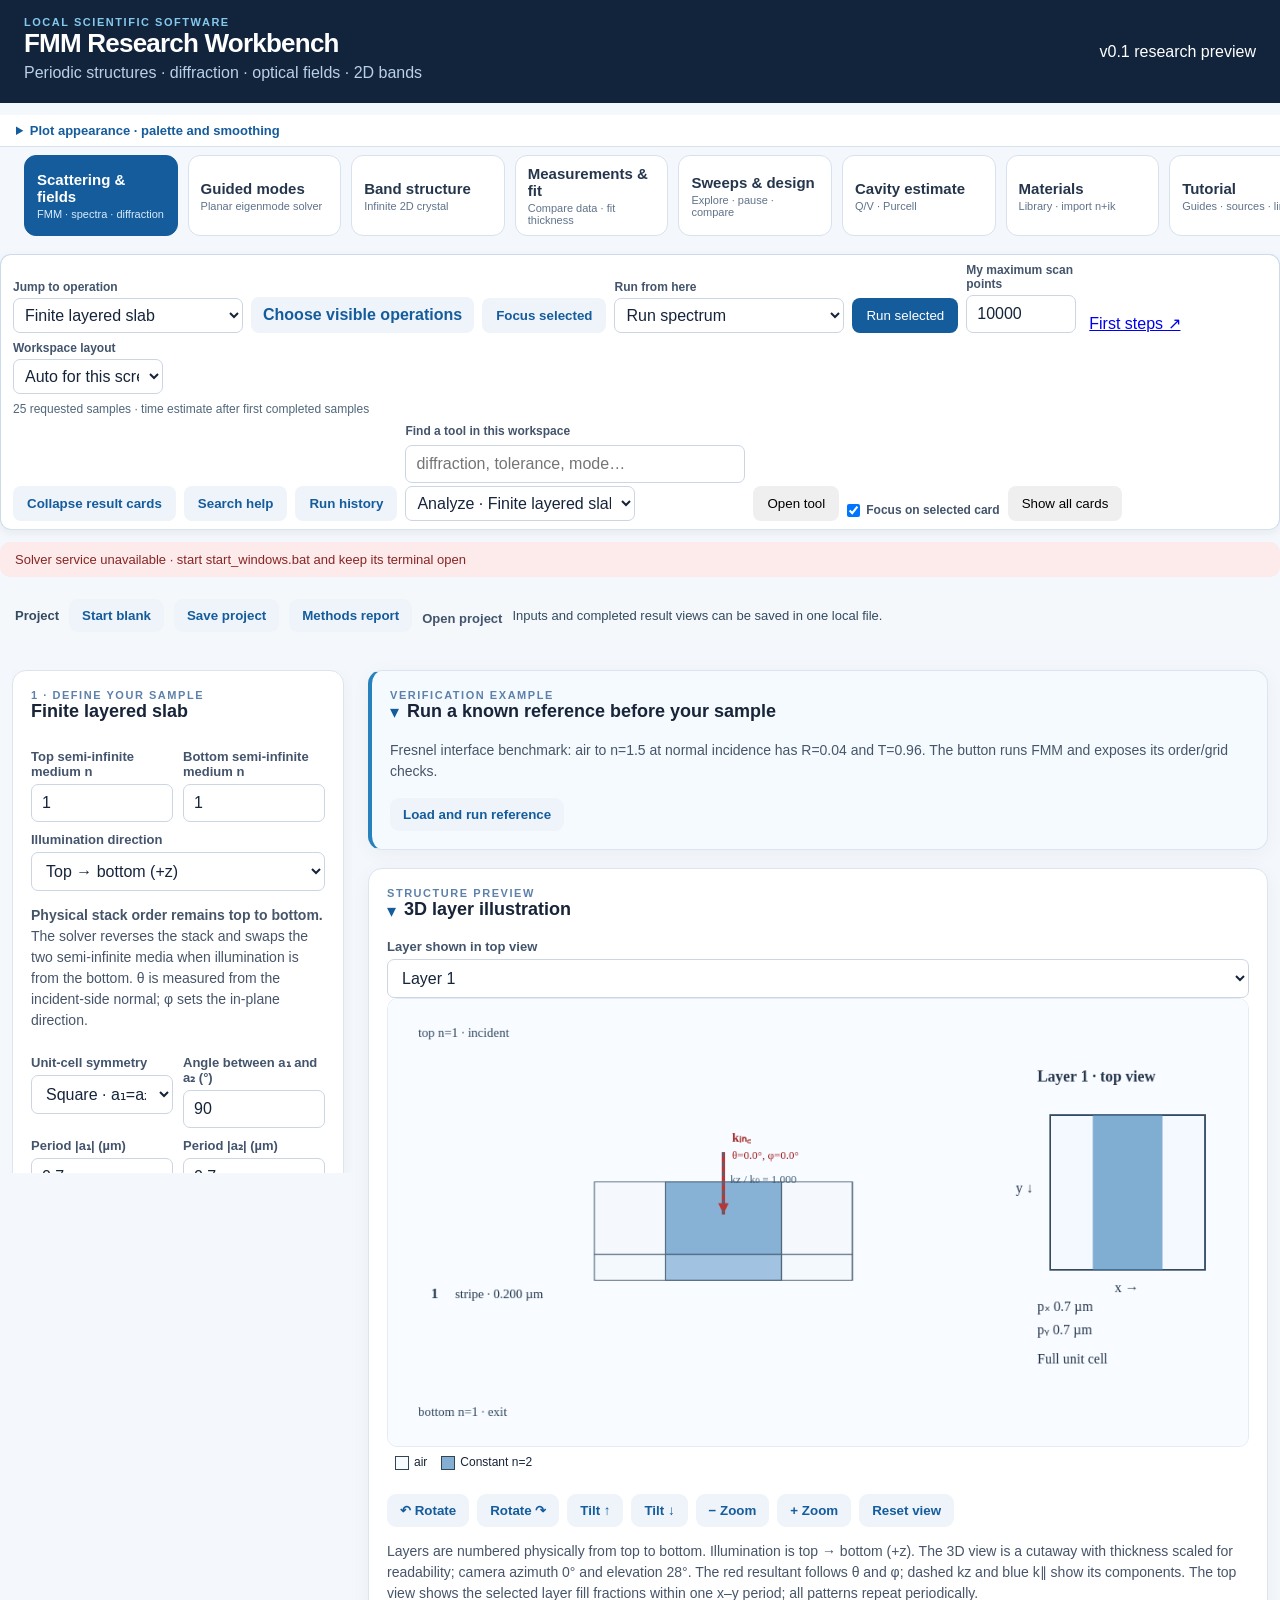
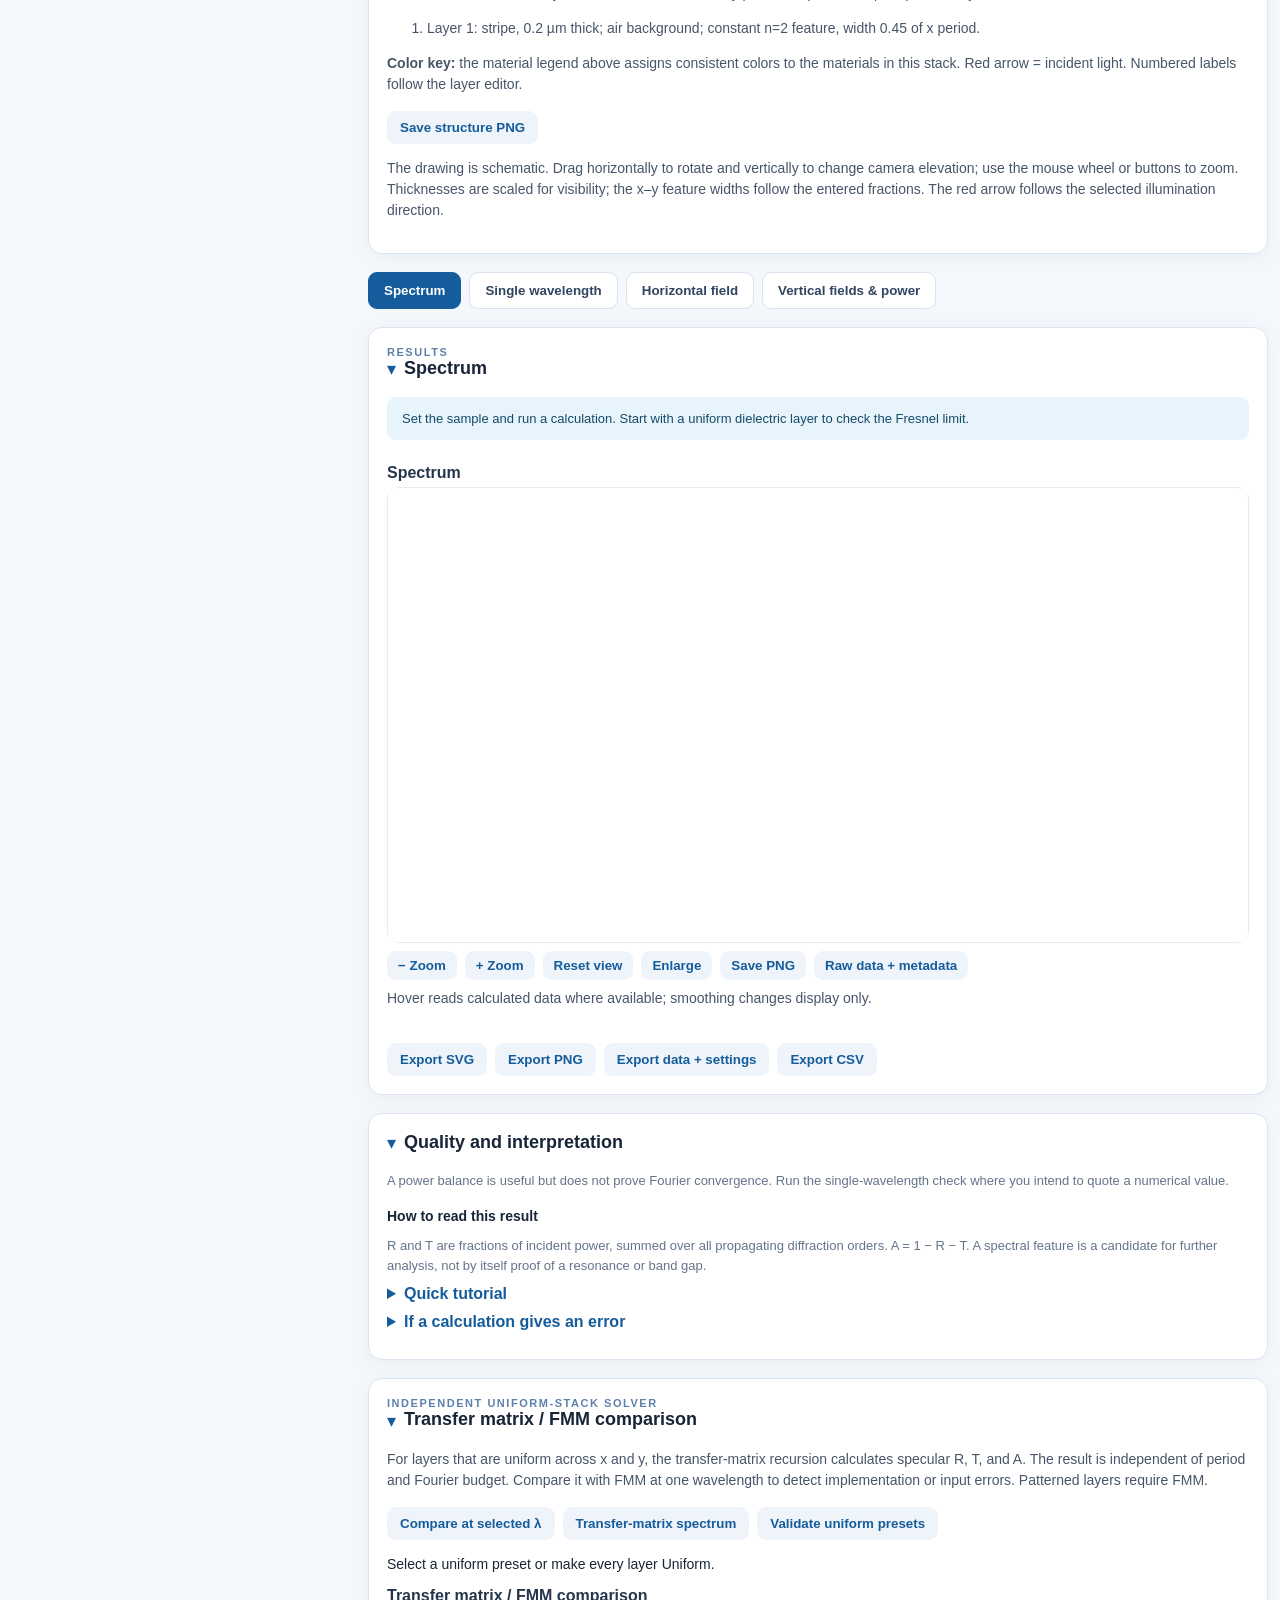
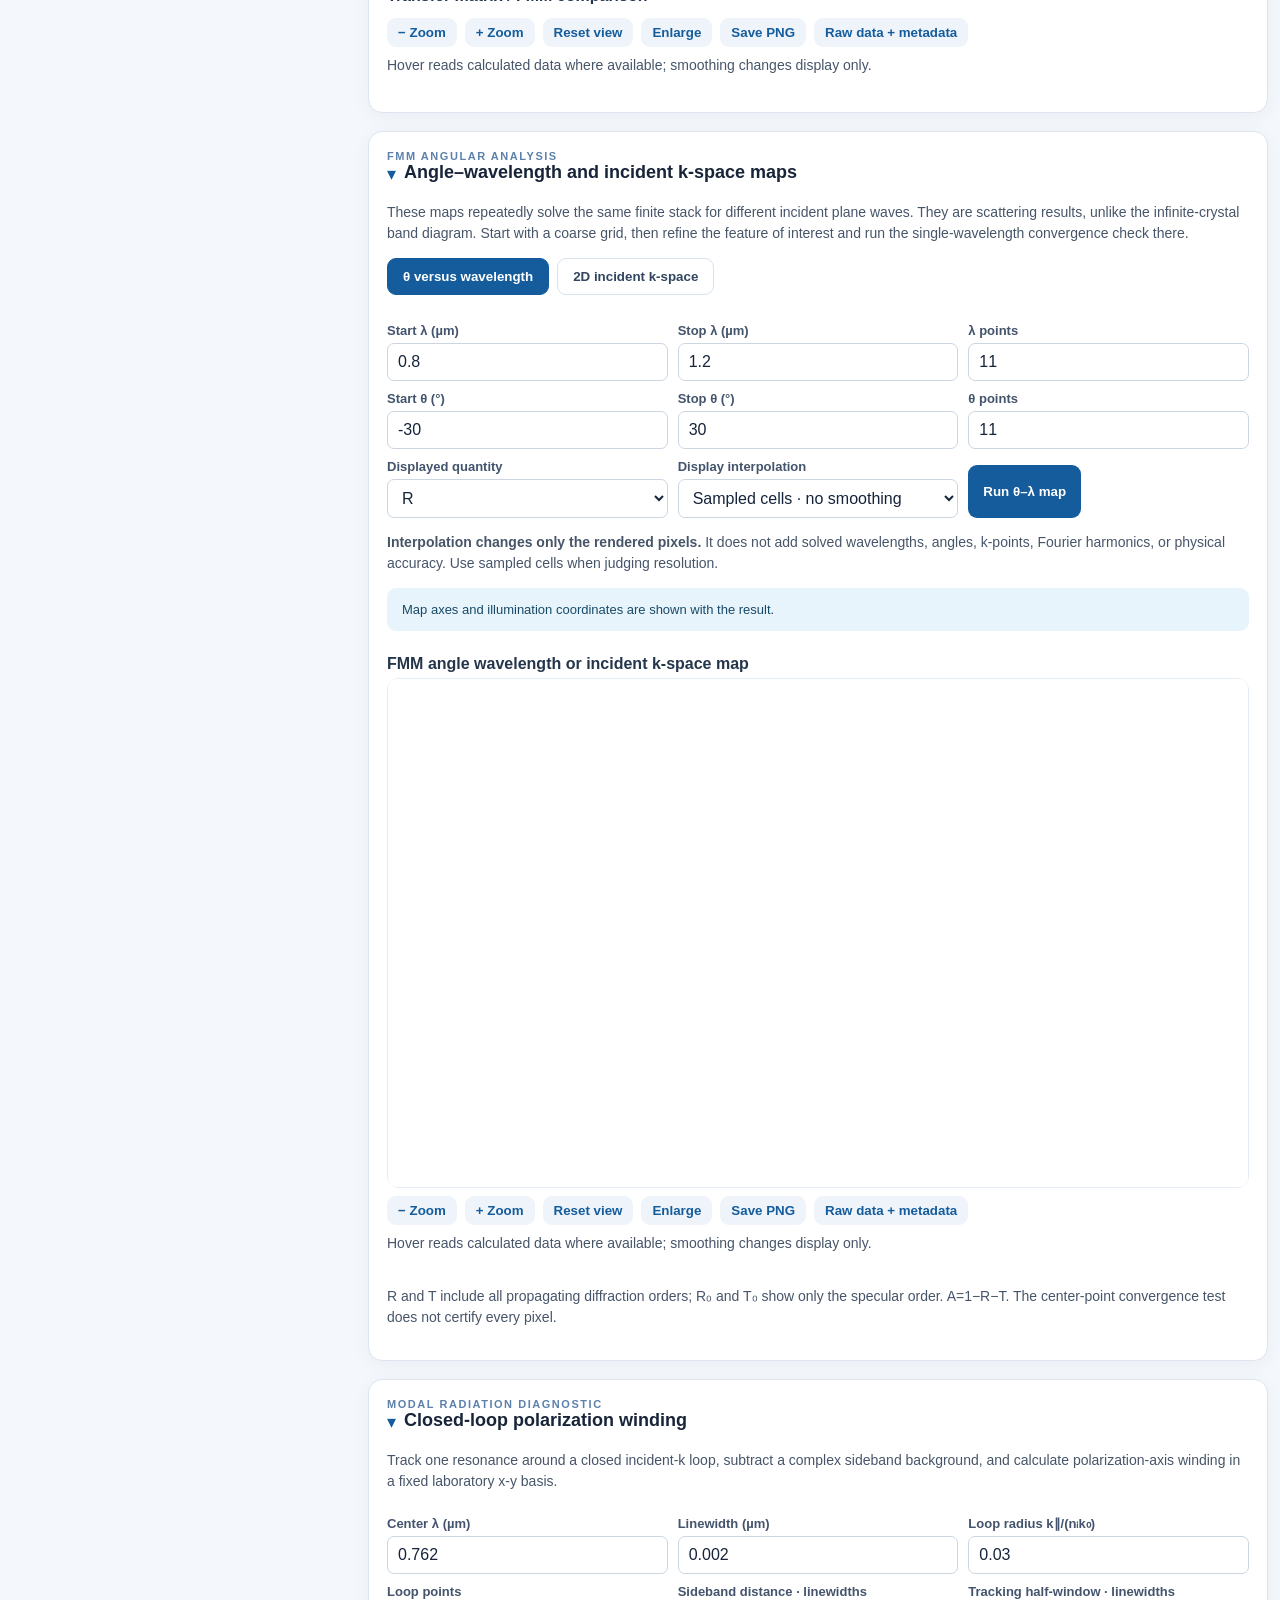
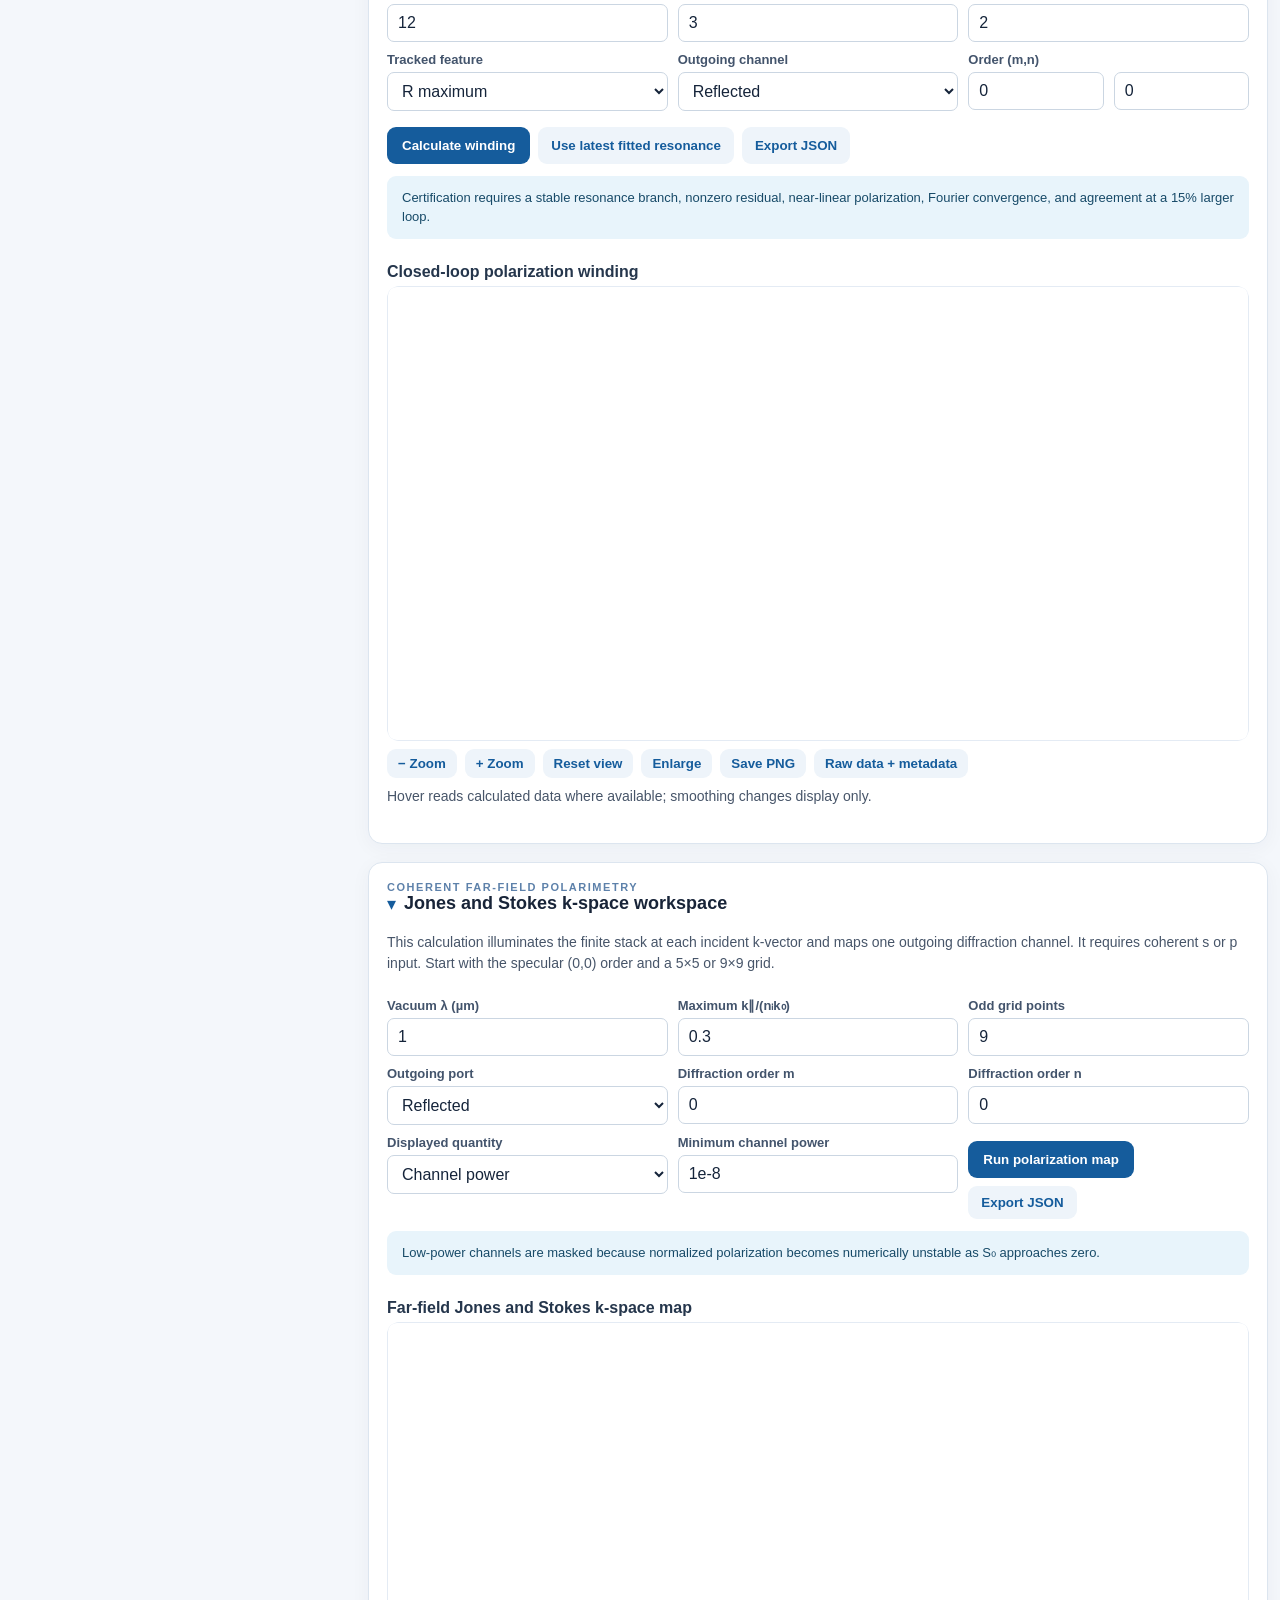
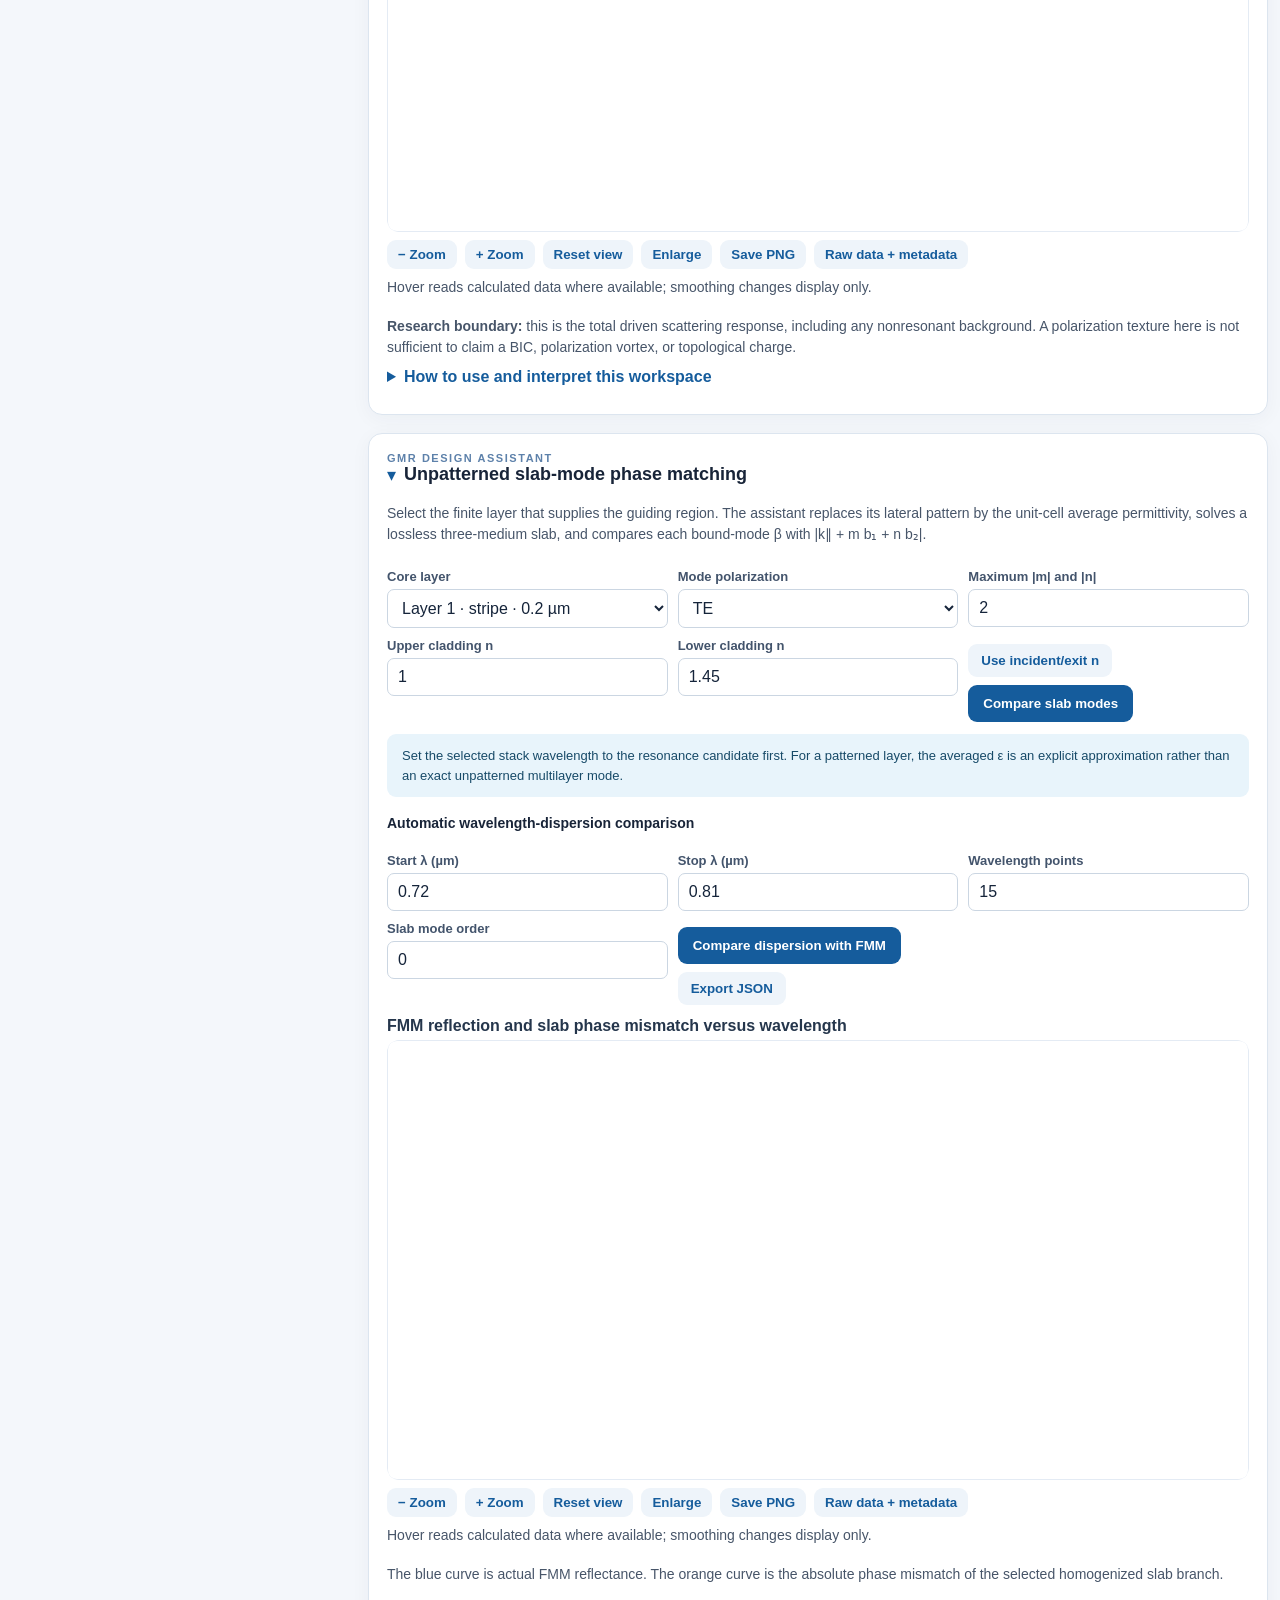
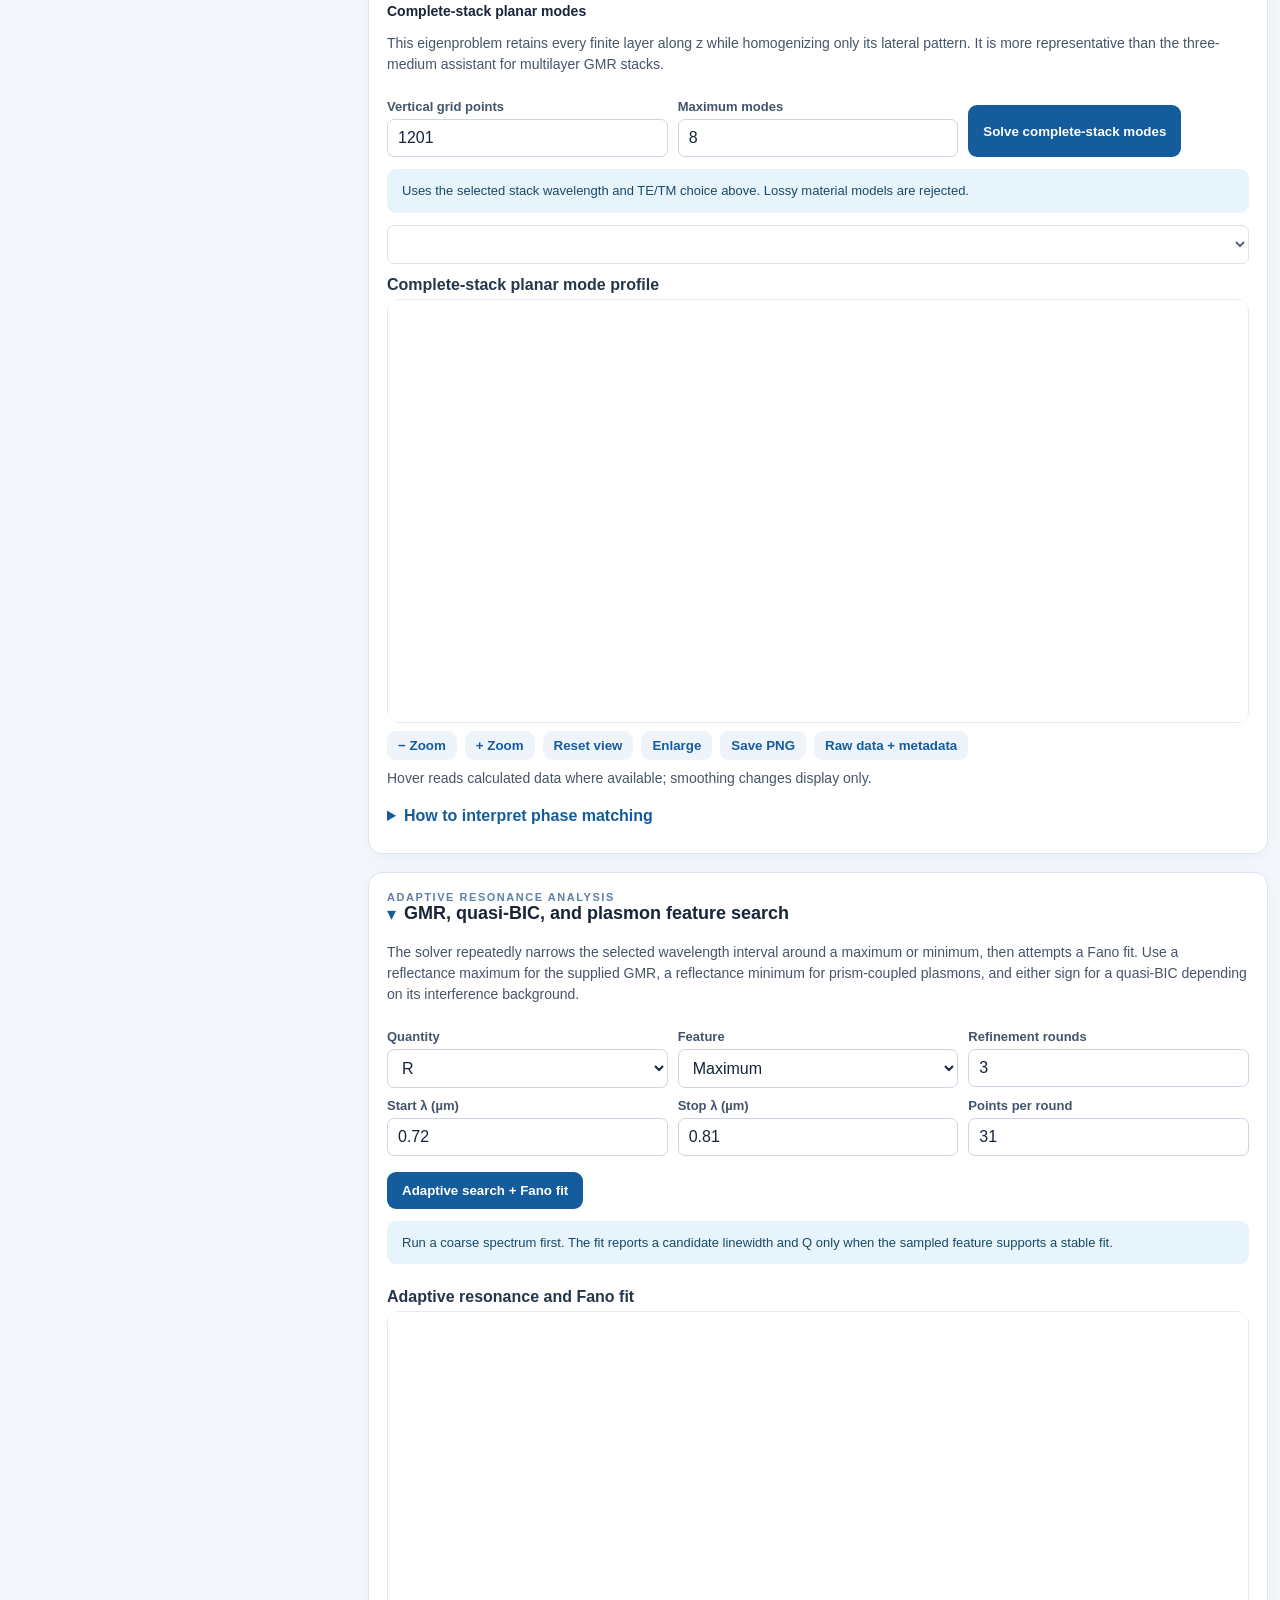
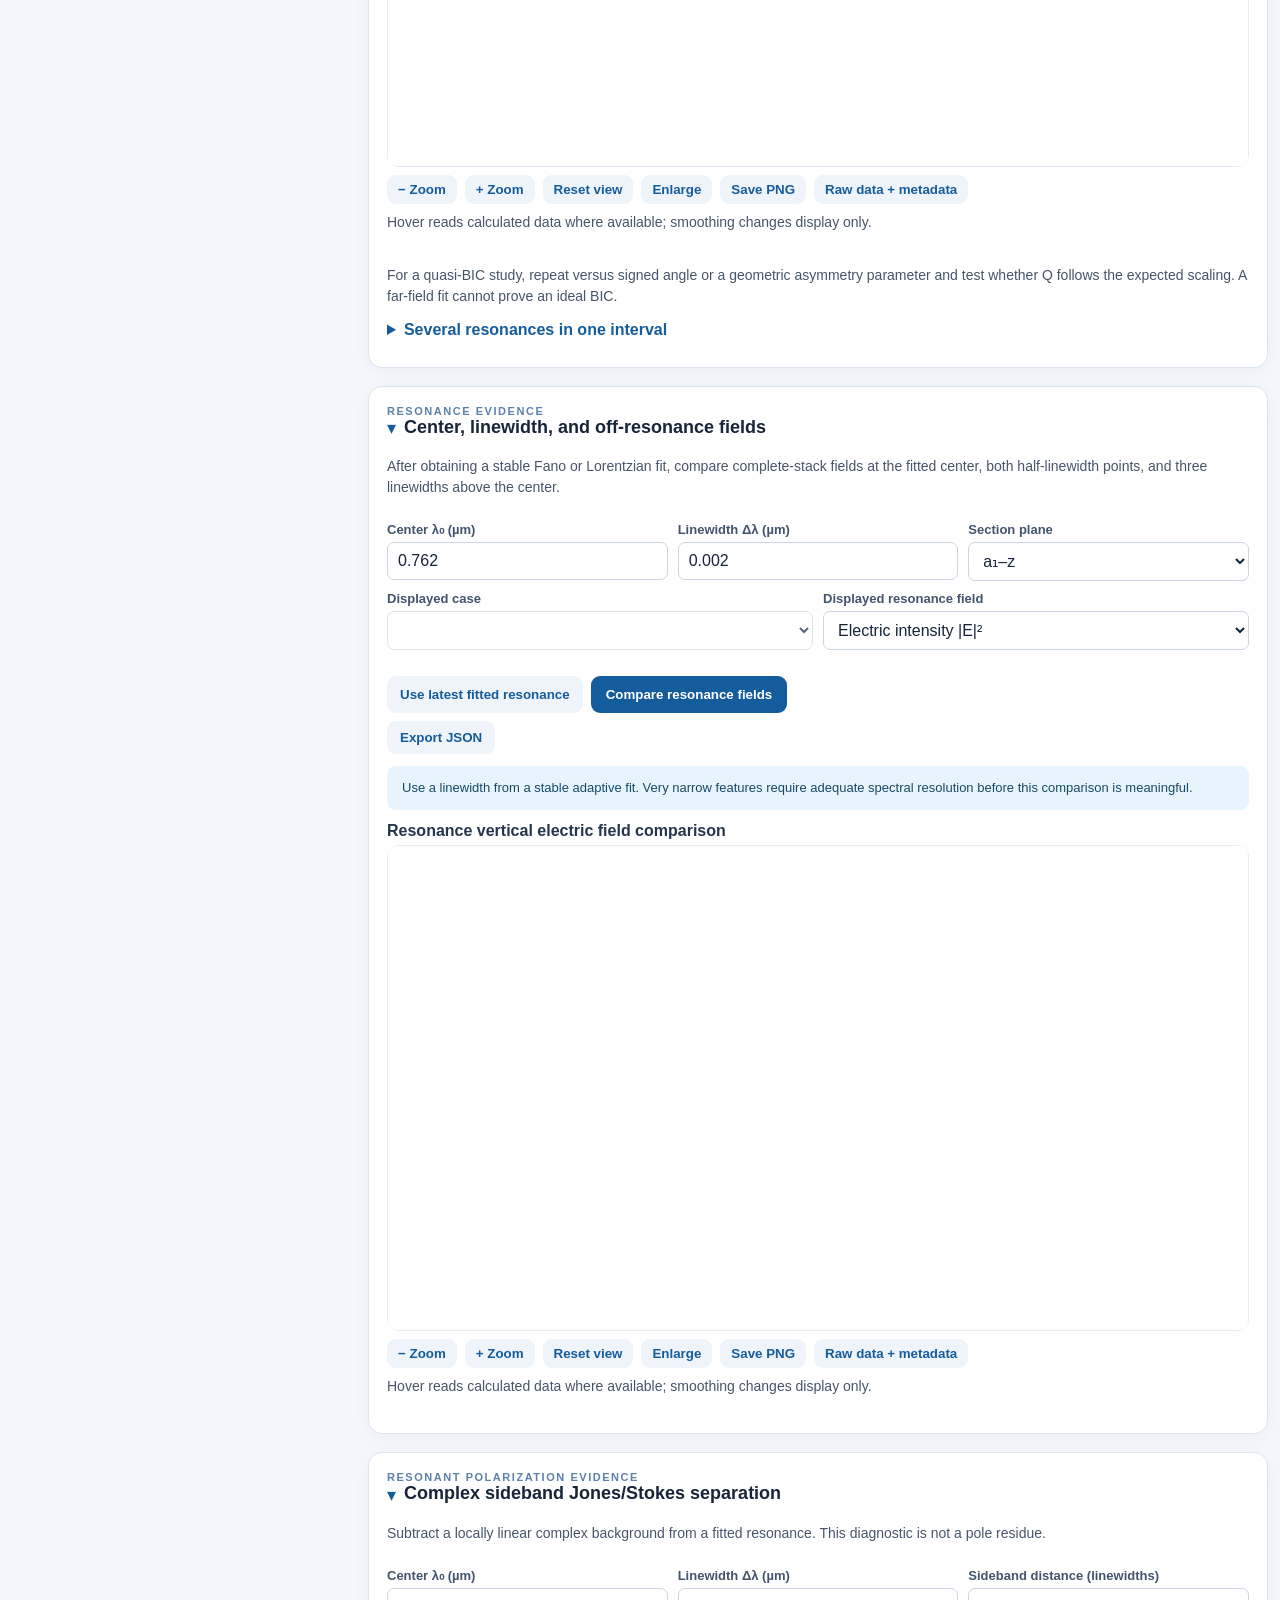
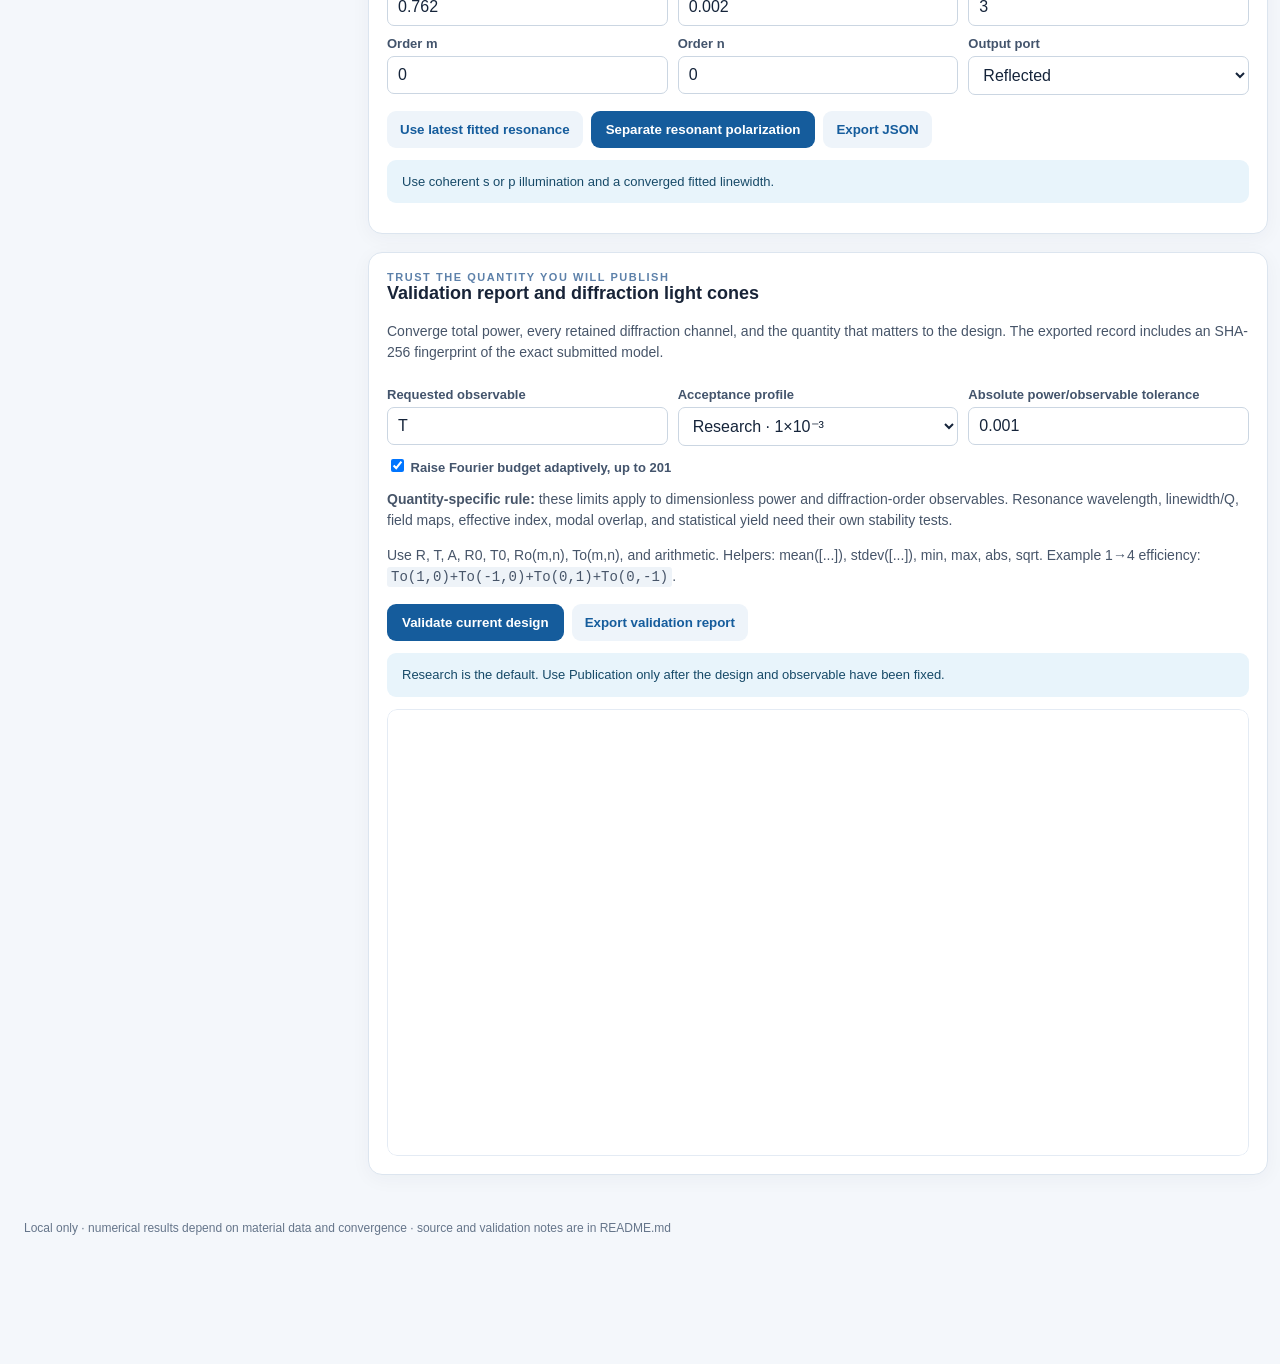
==== commit ade75338: "Raise finite grid capacity and clarify coupler plots" ====
--- a/index.html
+++ b/index.html
@@ -158,7 +158,7 @@
 $('run').addEventListener('click',()=>{last=null;for(const id of ['exportSvg','exportPng','exportJson','exportCsv'])$(id).disabled=true});$('exportSvg').onclick=()=>figure('svg');$('exportPng').onclick=()=>figure('png');$('exportJson').onclick=()=>download(new Blob([JSON.stringify({model:lastModel,result:lastFull},null,2)],{type:'application/json'}),'fmm_result.json');$('exportCsv').onclick=()=>{if(lastKind!=='spectrum')return status('CSV is available for spectra; use JSON for fields and bands.','warn');let rows=last.rows.filter(r=>r.status==='converged'),keys=['wavelength_um','R','T','A','R0','T0'];download(new Blob([keys.join(',')+'\n'+rows.map(r=>keys.map(k=>r[k]??'').join(',')).join('\n')],{type:'text/csv'}),'fmm_spectrum.csv')};
 $('preset').value='stripe';$('preset').dispatchEvent(new Event('change',{bubbles:true}));
 const mainView=document.querySelector('main'),asideView=mainView.querySelector('aside'),sectionView=mainView.querySelector('section');
-fetch('/health').then(r=>{if(!r.ok)throw Error();return r.json()}).then(()=>{$('healthbar').textContent='Solver service connected · local calculations are ready';$('healthbar').className='healthbar'}).catch(()=>{$('healthbar').textContent='Solver service unavailable · start start_windows.bat and keep its terminal open';$('healthbar').className='healthbar bad'});
+fetch('/health').then(r=>{if(!r.ok)throw Error();return r.json()}).then(data=>{window.workbenchHealth=data;window.dispatchEvent(new Event('workbench-health'));$('healthbar').textContent=data.public_demo?'Solver service connected · shared online calculations are ready':'Solver service connected · local calculations are ready';$('healthbar').className='healthbar'}).catch(()=>{$('healthbar').textContent='Solver service unavailable · start start_windows.bat and keep its terminal open';$('healthbar').className='healthbar bad'});
 const sampleCard=$('layers').closest('.card'),settingsCard=$('run').closest('.card'),modeInputCard=$('runWaveguide').closest('.card'),structureCard=$('structure').closest('.card'),resultCard=$('status').closest('.card'),qualityCard=$('quality').closest('.card'),modeResultCard=$('wgStatus').closest('.card'),subTabs=sectionView.querySelector('.tabs');
 const tmmCard=document.createElement('div');tmmCard.className='card tmm-card';tmmCard.innerHTML='<div class="eyebrow">Independent uniform-stack solver</div><h2>Transfer matrix / FMM comparison</h2><p class="hint">For layers that are uniform across x and y, the transfer-matrix recursion calculates specular R, T, and A. The result is independent of period and Fourier budget. Compare it with FMM at one wavelength to detect implementation or input errors. Patterned layers require FMM.</p><div class="actions"><button id="runTmm" class="secondary">Compare at selected λ</button><button id="runTmmSpectrum" class="secondary">Transfer-matrix spectrum</button><button id="validateTmmPresets" class="secondary">Validate uniform presets</button></div><div id="tmmStatus" class="mini-result" aria-live="polite">Select a uniform preset or make every layer Uniform.</div><canvas id="tmmPlot" class="plot" width="1100" height="400" hidden></canvas></div>';sectionView.append(tmmCard);
 const benchmarkCard=document.createElement('div');benchmarkCard.className='card benchmark';benchmarkCard.innerHTML='<div class="eyebrow">Verification example</div><h2>Run a known reference before your sample</h2><p id="benchmarkText" class="hint"></p><div class="actions"><button id="runBenchmark" class="secondary">Load and run reference</button></div>';sectionView.prepend(benchmarkCard);
--- a/workbench.css
+++ b/workbench.css
@@ -43,3 +43,69 @@
 [data-custom-expression]{min-width:230px}
 .scope-banner{margin:10px 0 16px;padding:12px 14px;border-left:5px solid #1768a5;border-radius:8px;background:#eef7fc;color:#243d55;line-height:1.45}
 .scope-banner strong{color:#123f66}
+
+/* Responsive research workspace: preserve an editable settings pane beside
+   results on desktops, laptops, and landscape tablets. */
+html,body{max-width:100%;overflow-x:hidden}
+main{width:min(100% - 32px,1900px);max-width:1900px;grid-template-columns:minmax(320px,380px) minmax(0,1fr);gap:clamp(14px,1.5vw,26px)}
+main>aside,main>section,.card,.row>*,.row3>*{min-width:0}
+input,select,textarea{min-width:0;max-width:100%}
+.plot,.structure{height:auto;max-width:100%}
+.plot-frame{max-width:100%;overscroll-behavior-inline:contain}
+.card table{display:block;max-width:100%;overflow-x:auto;white-space:nowrap}
+.metrics{grid-template-columns:repeat(auto-fit,minmax(180px,1fr))}
+.workspace-nav{scrollbar-width:thin;overscroll-behavior-inline:contain}
+.workspace-nav button{flex:0 0 clamp(132px,12vw,190px);min-width:132px}
+.workspace-layout-control{flex:0 0 150px!important}
+.workspace-layout-control select{width:150px}
+main[data-workspace="finite"],main[data-workspace="usage"],main[data-workspace="cavity"]{grid-template-columns:minmax(0,1fr)}
+main[data-workspace="finite"]>aside,main[data-workspace="usage"]>aside,main[data-workspace="cavity"]>aside{display:none}
+body[data-workspace-layout="stack"] main{grid-template-columns:minmax(0,1fr)}
+body[data-workspace-layout="stack"] main>aside{position:static;max-height:none;overflow:visible;padding-right:0}
+body[data-workspace-layout="split"] main:not([data-workspace="finite"]):not([data-workspace="usage"]):not([data-workspace="cavity"]){grid-template-columns:minmax(300px,34vw) minmax(560px,1fr);overflow-x:auto}
+
+@media (min-width:1000px) and (max-width:1399px){
+  main{grid-template-columns:minmax(300px,340px) minmax(0,1fr);width:calc(100% - 24px);gap:16px;padding:0}
+  .card{padding:18px}
+  main>aside .row3{grid-template-columns:repeat(2,minmax(0,1fr))}
+  .operation-nav{padding:8px 12px;gap:8px}
+  .operation-nav>div{flex-basis:230px}
+  .operation-nav select{max-width:230px}
+}
+
+@media (min-width:760px) and (max-width:999px) and (orientation:landscape){
+  main{grid-template-columns:minmax(280px,31vw) minmax(0,1fr);width:calc(100% - 20px);padding:0;gap:12px}
+  main>aside{align-self:start;position:sticky;top:var(--study-top,170px);max-height:calc(100vh - var(--study-top,170px) - 8px);overflow:auto;padding-right:5px}
+  main>aside .row,main>aside .row3{grid-template-columns:1fr}
+  .card{padding:15px}
+  .operation-nav{position:sticky;top:66px;display:grid;grid-template-columns:repeat(3,minmax(0,1fr));padding:8px 10px;gap:7px}
+  .operation-nav>div,.operation-nav .tool-finder{min-width:0!important;max-width:none;flex:auto}
+  .operation-nav select,#quickAction,.workspace-layout-control select{width:100%;max-width:none}
+  .scan-estimate{grid-column:1/-1}
+}
+
+@media (max-width:759px),(max-width:999px) and (orientation:portrait){
+  main{display:block;width:100%;padding:0 12px;margin:16px auto}
+  main>aside{position:static;max-height:none;overflow:visible;padding:0}
+  .card{padding:15px;margin-bottom:14px}
+  .row,.row3,.mask-editor .row3{grid-template-columns:1fr}
+  .operation-nav{position:relative;top:0;display:grid;grid-template-columns:repeat(2,minmax(0,1fr));padding:8px 12px;gap:8px}
+  .operation-nav>div,.operation-nav .tool-finder{min-width:0!important;max-width:none;flex:auto}
+  .operation-nav select,#quickAction,.workspace-layout-control select{width:100%;max-width:none;min-width:0}
+  .operation-nav .scan-estimate,.operation-nav .tool-finder{grid-column:1/-1}
+  .focus-choice{white-space:normal}
+  .workspace-nav{position:relative;display:flex;overflow-x:auto;padding:8px 12px;gap:8px}
+  .workspace-nav button{flex:0 0 150px;min-width:150px;padding:10px;font-size:13px}
+  .plot-frame canvas{min-width:620px}
+  .structure{min-width:620px}
+  .plot-tools .hint{flex-basis:100%}
+  .metrics{grid-template-columns:repeat(2,minmax(0,1fr))}
+}
+
+@media (max-width:520px){
+  header{padding:14px 16px}header h1{font-size:22px}
+  .operation-nav{grid-template-columns:1fr}
+  .operation-nav>*{grid-column:1!important}
+  .metrics{grid-template-columns:1fr}
+  .run-tray{right:8px;bottom:8px;width:calc(100vw - 16px)}
+}
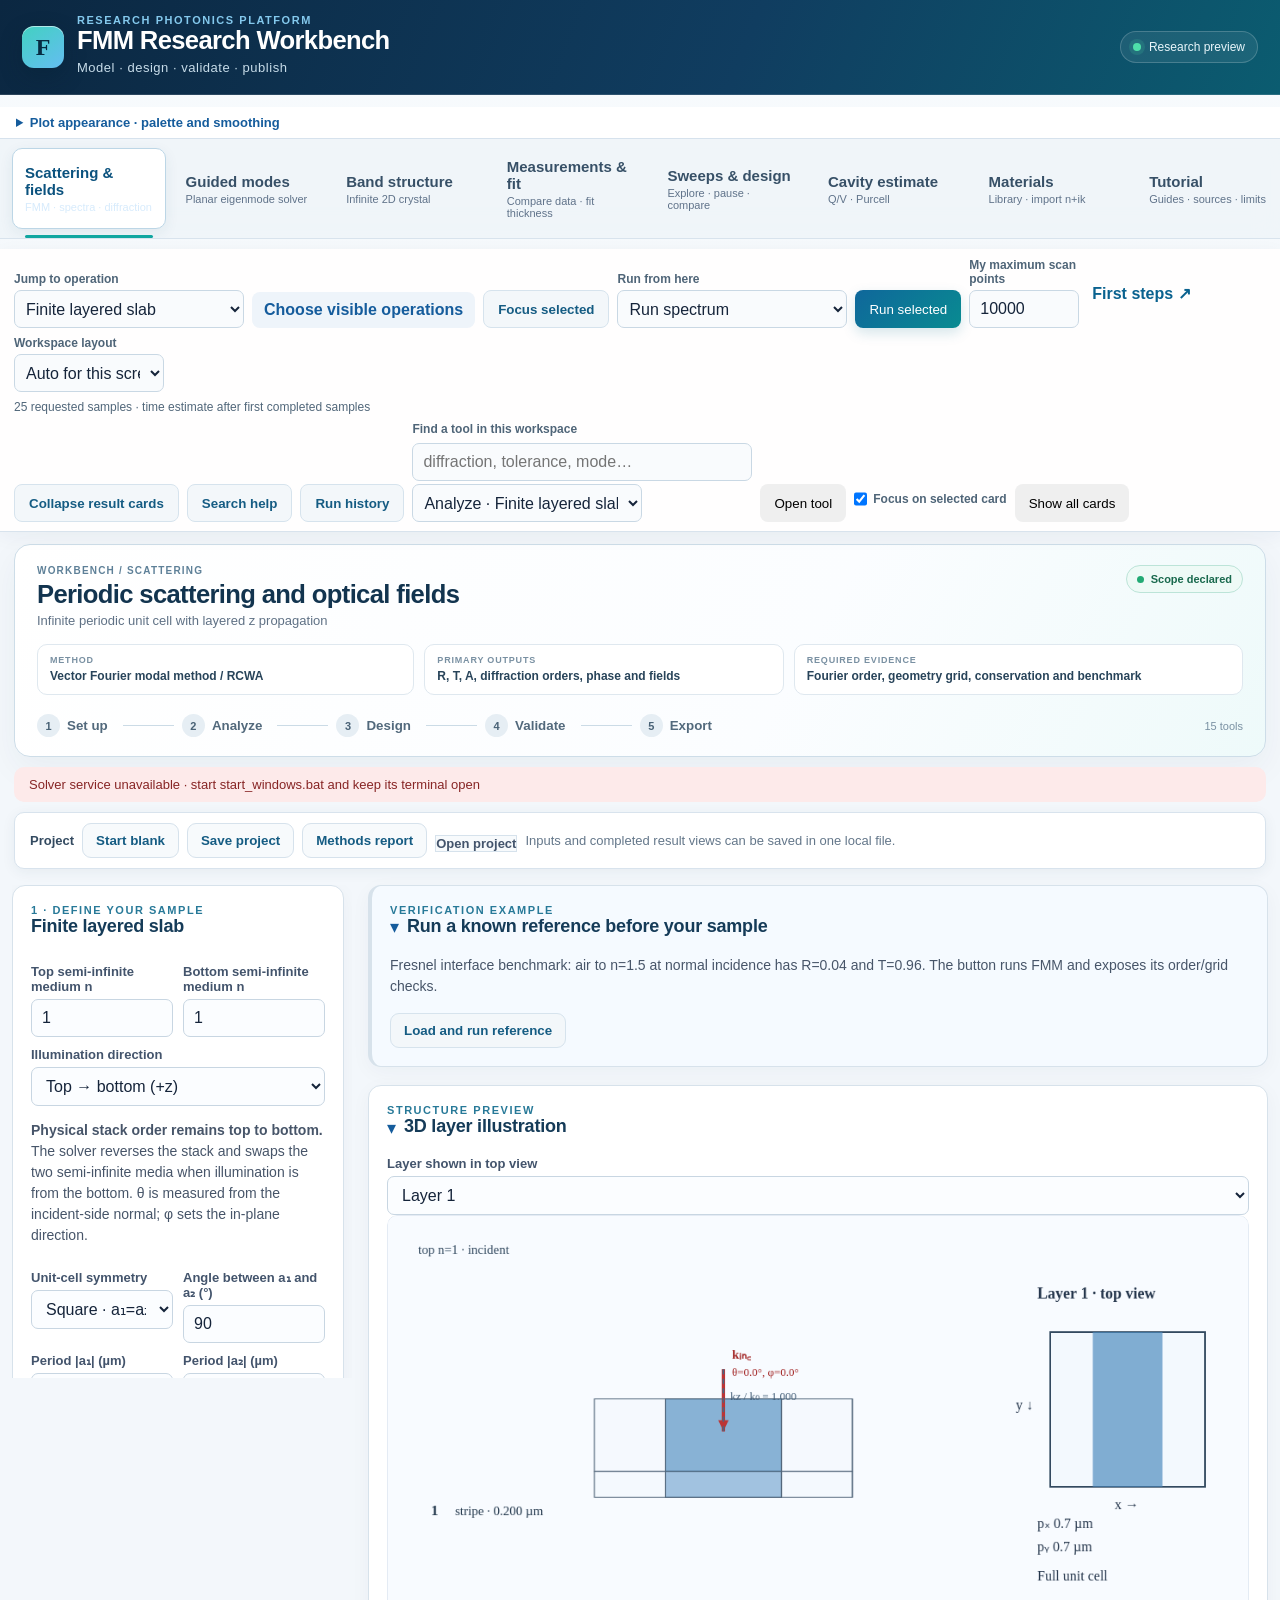
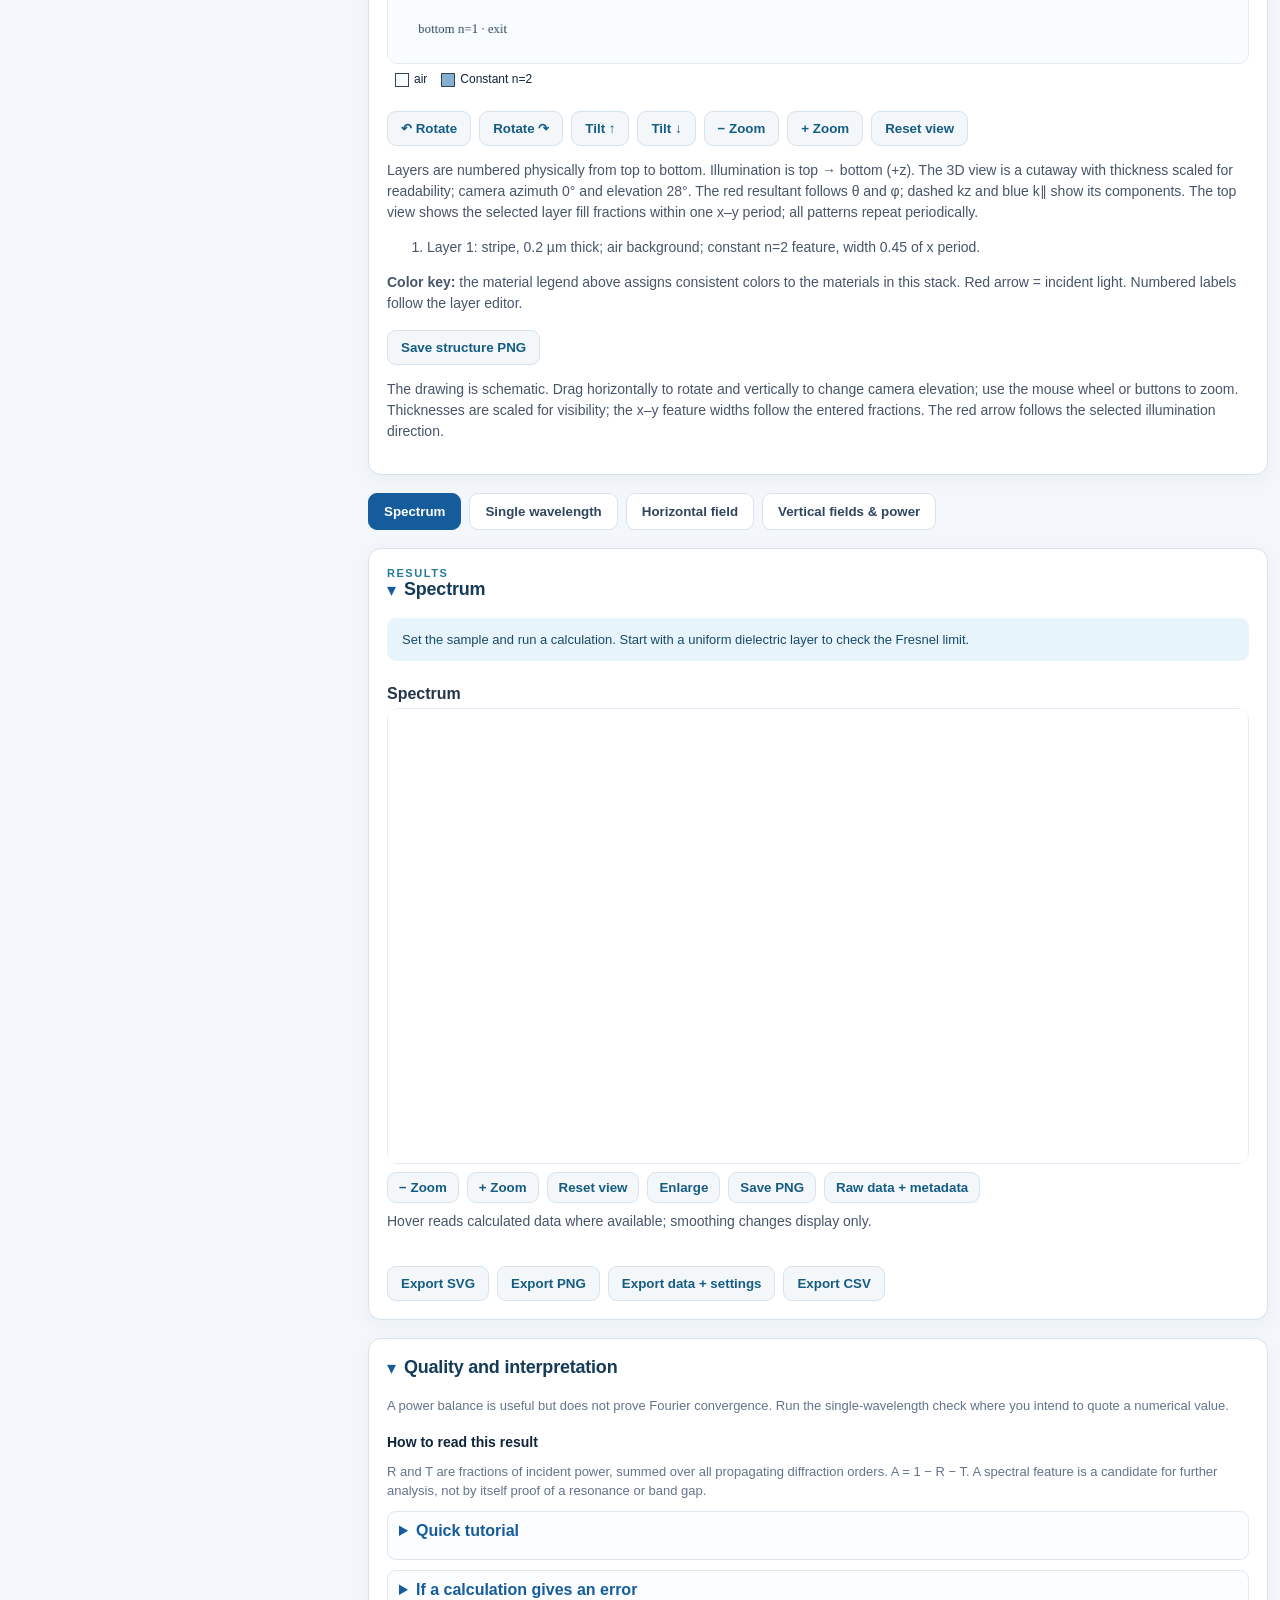
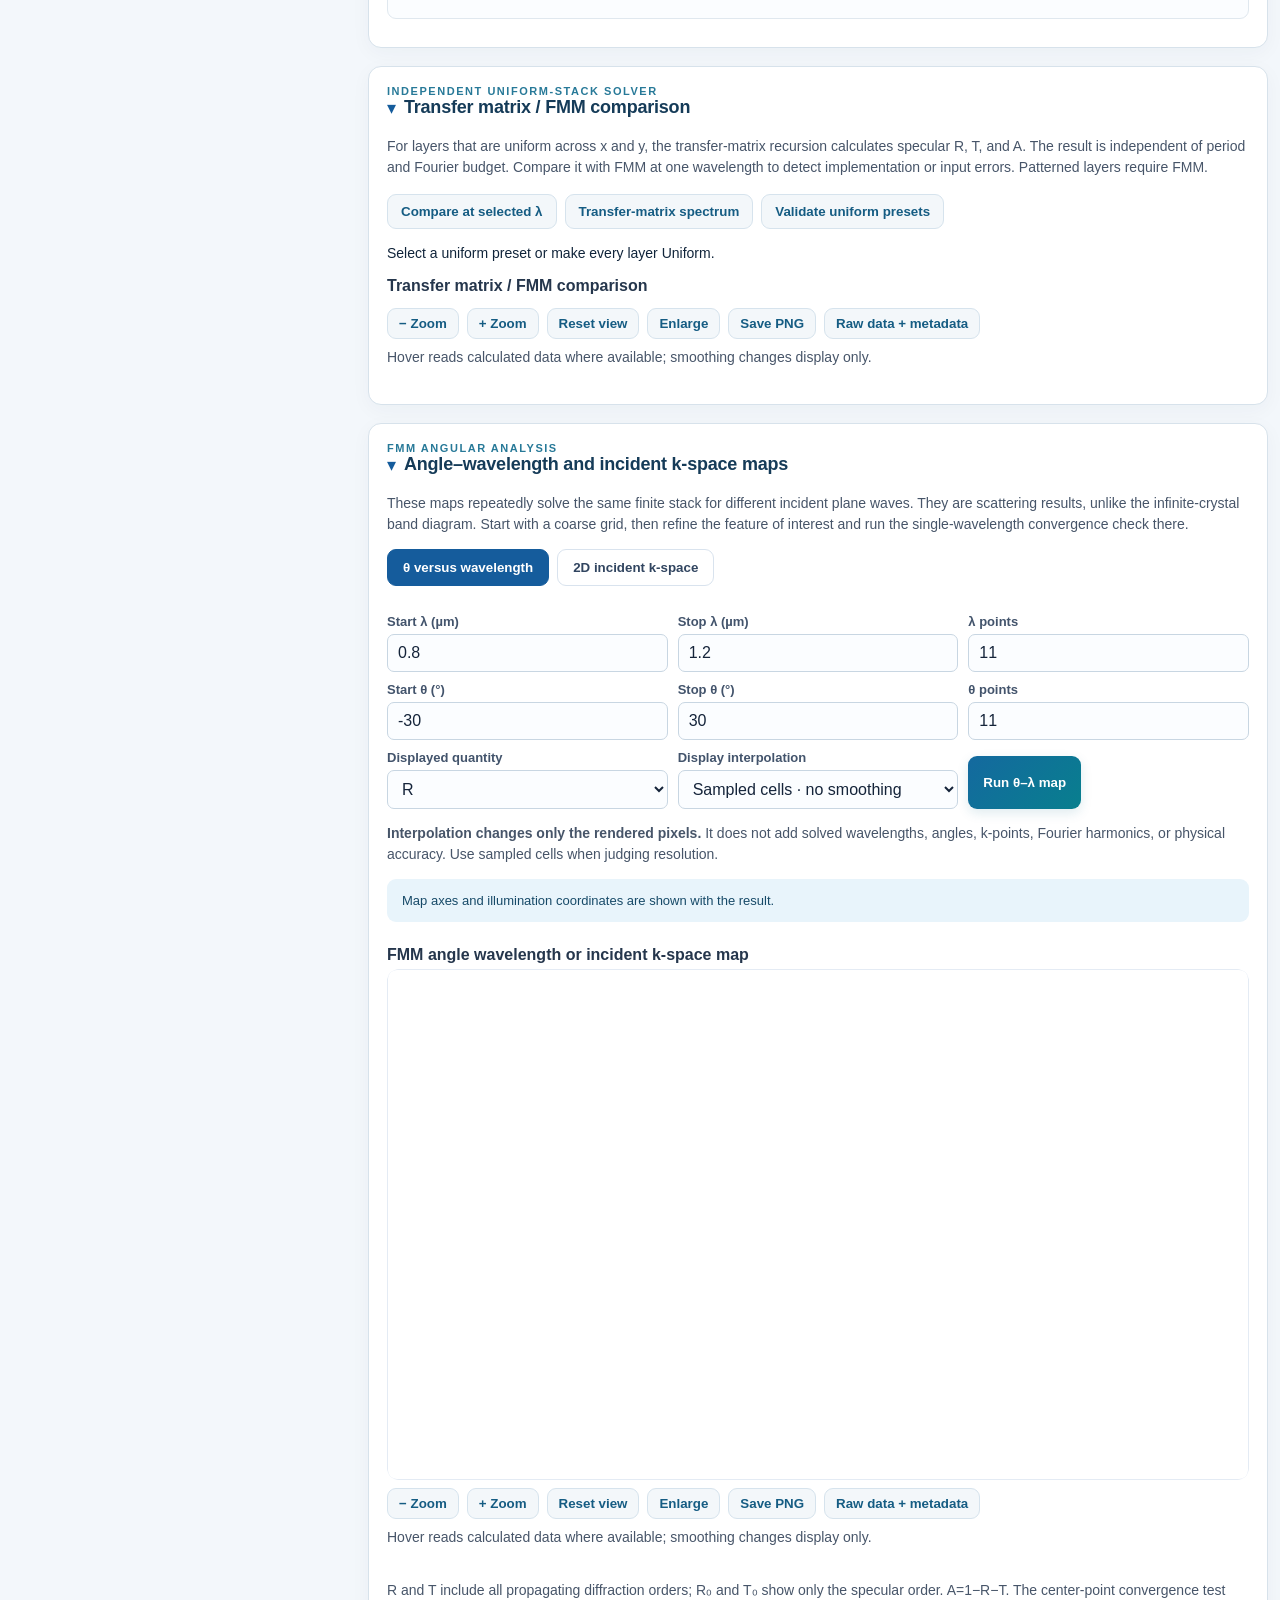
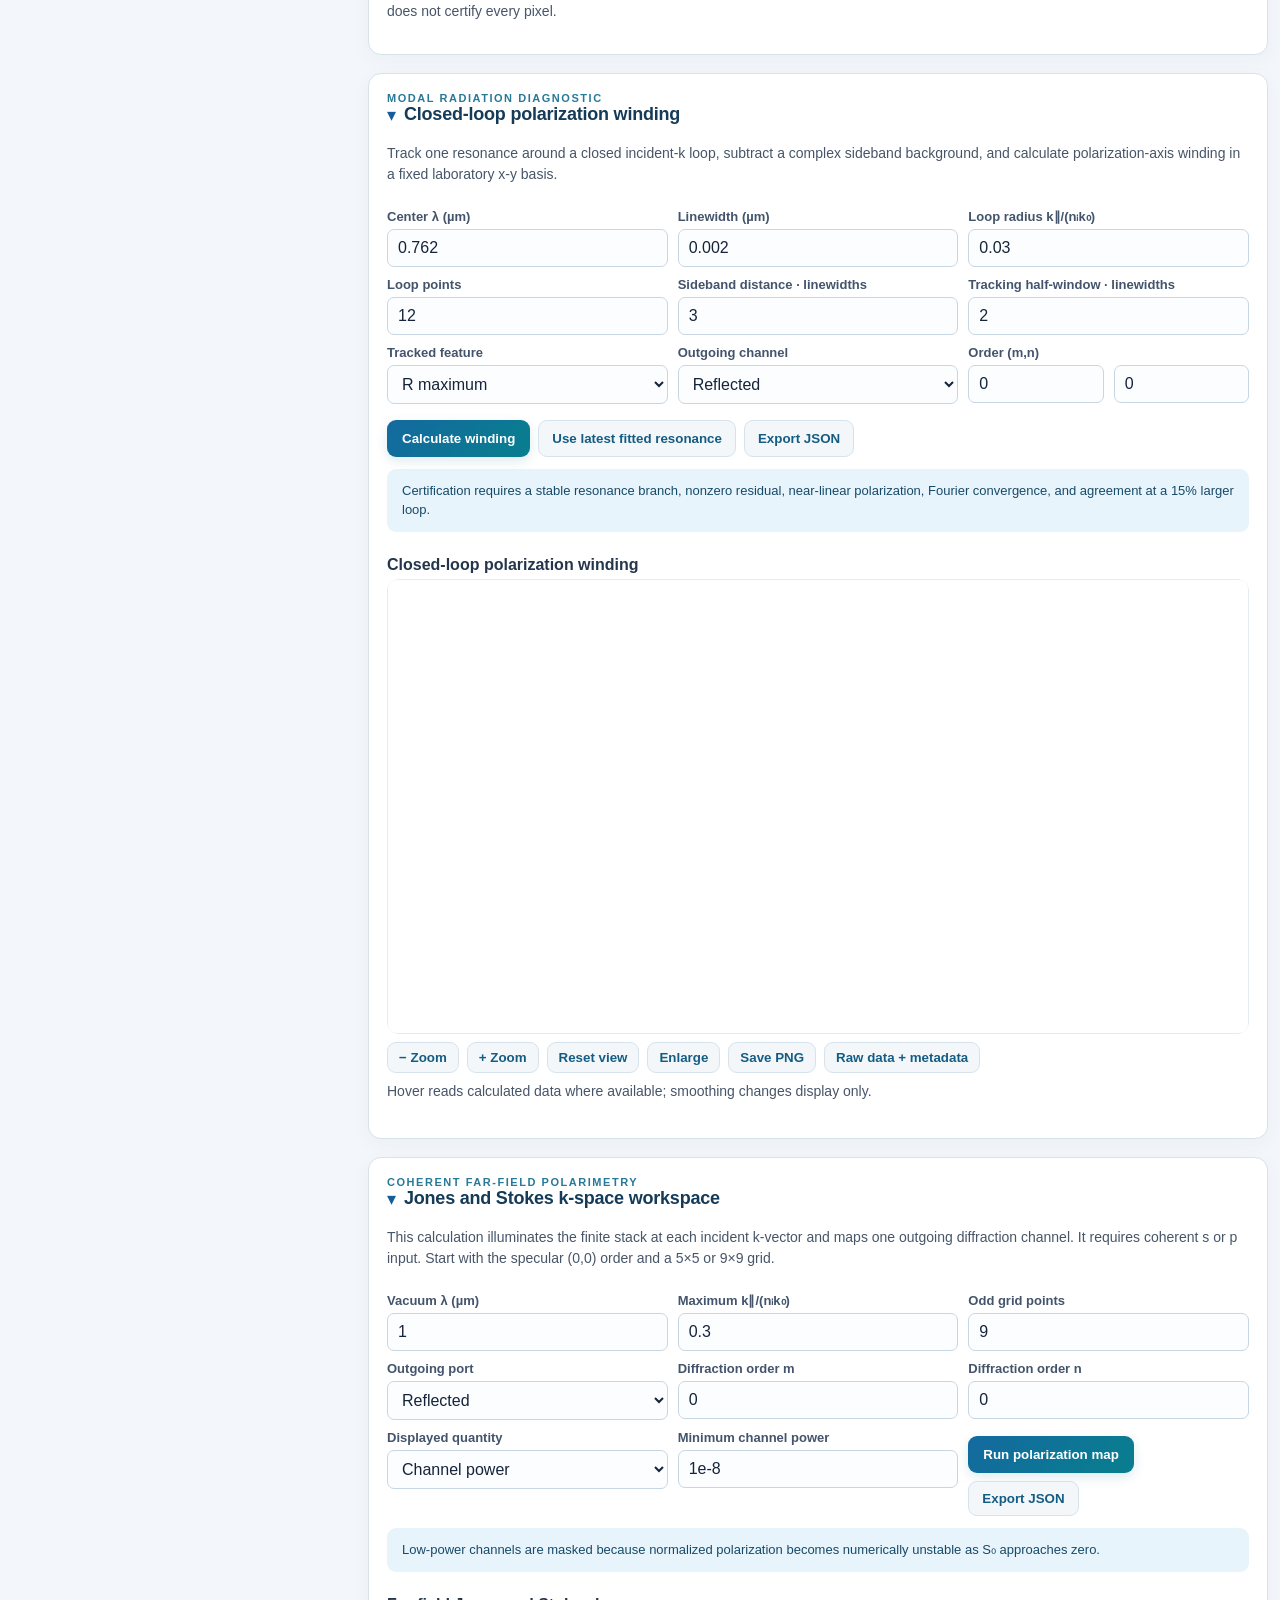
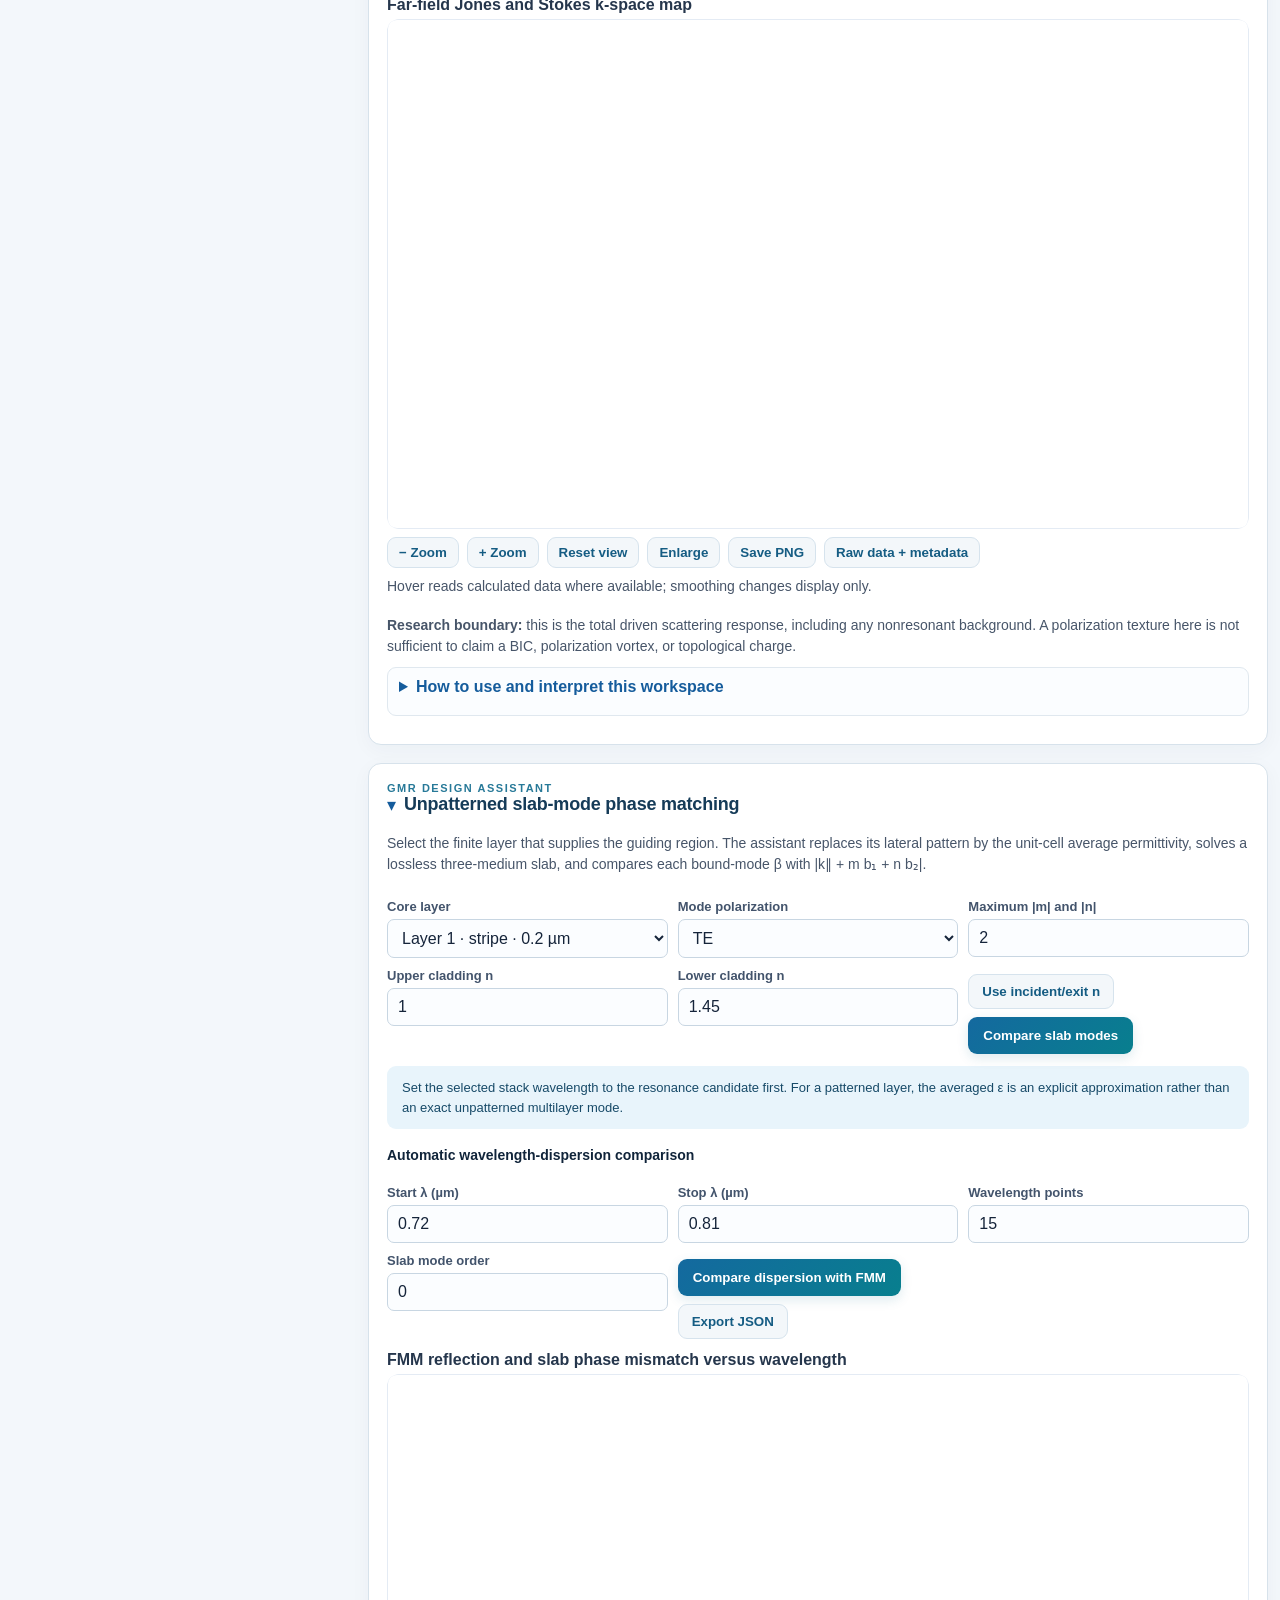
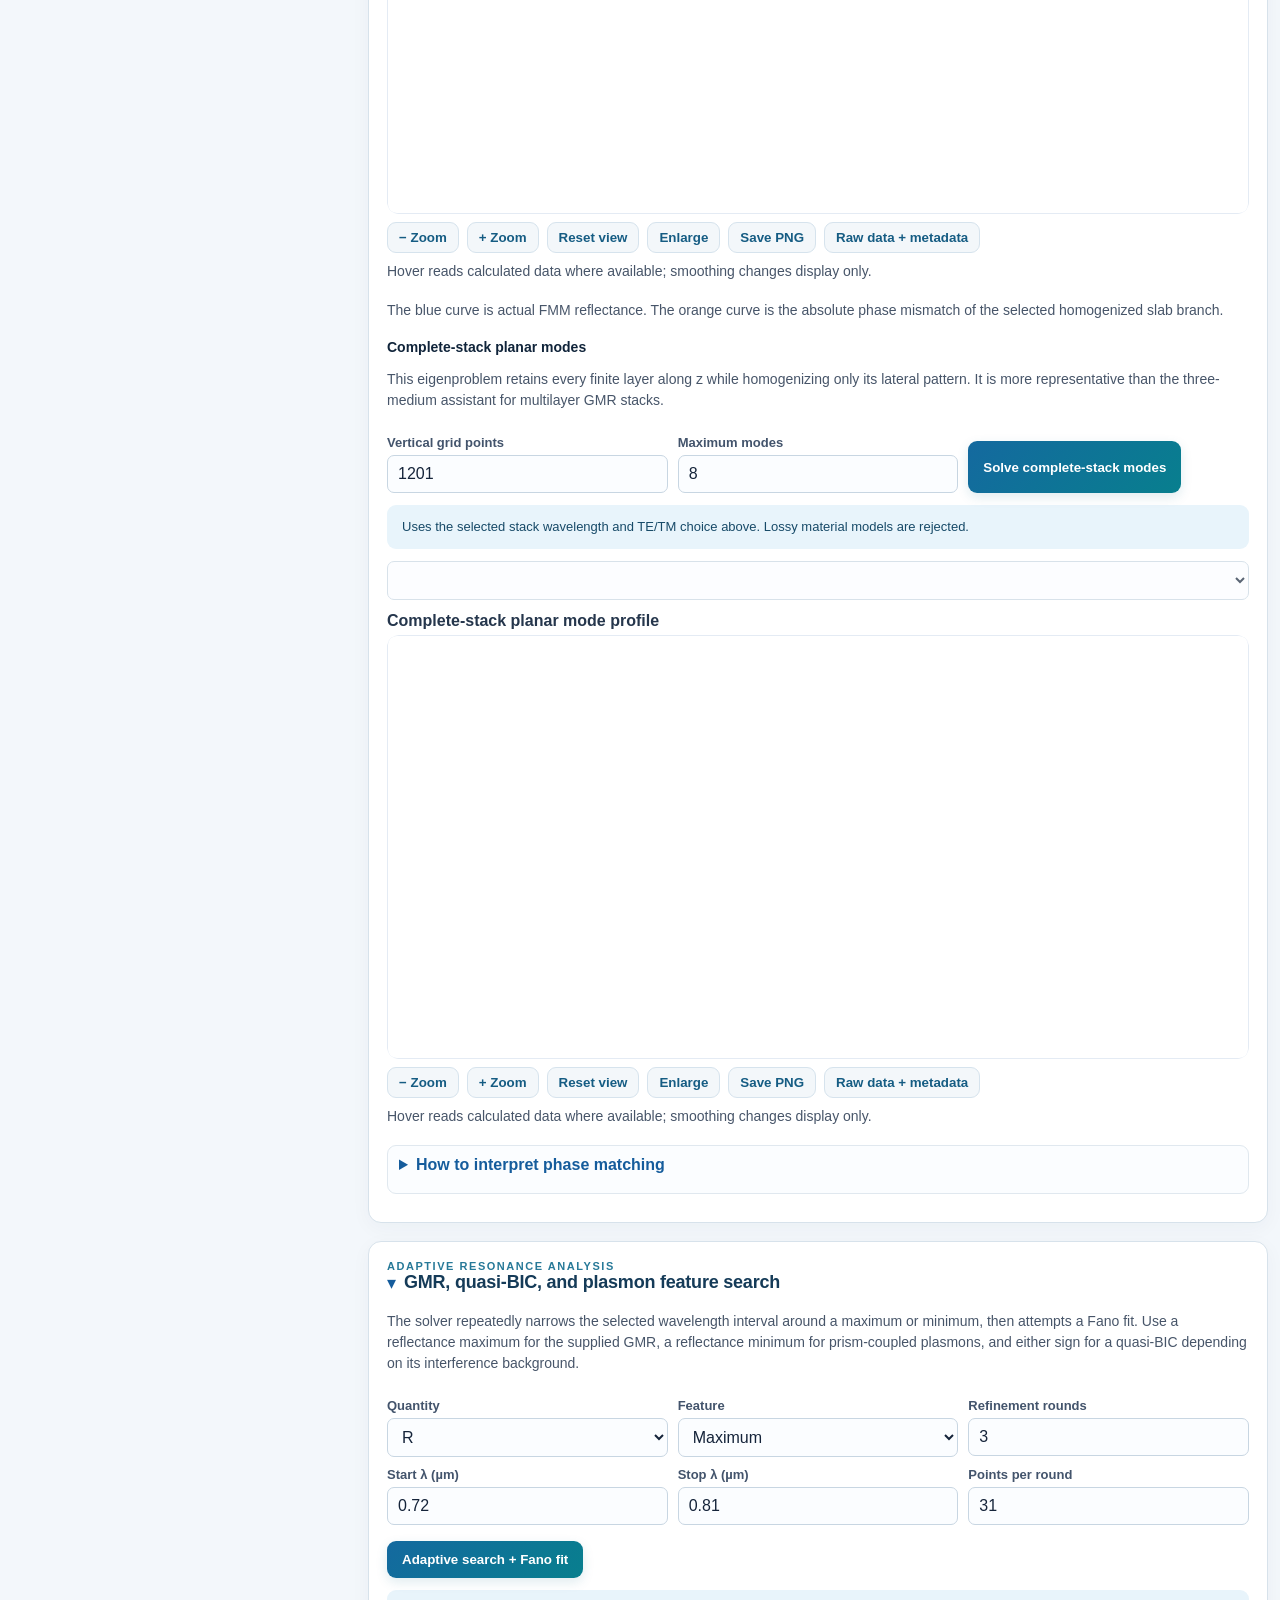
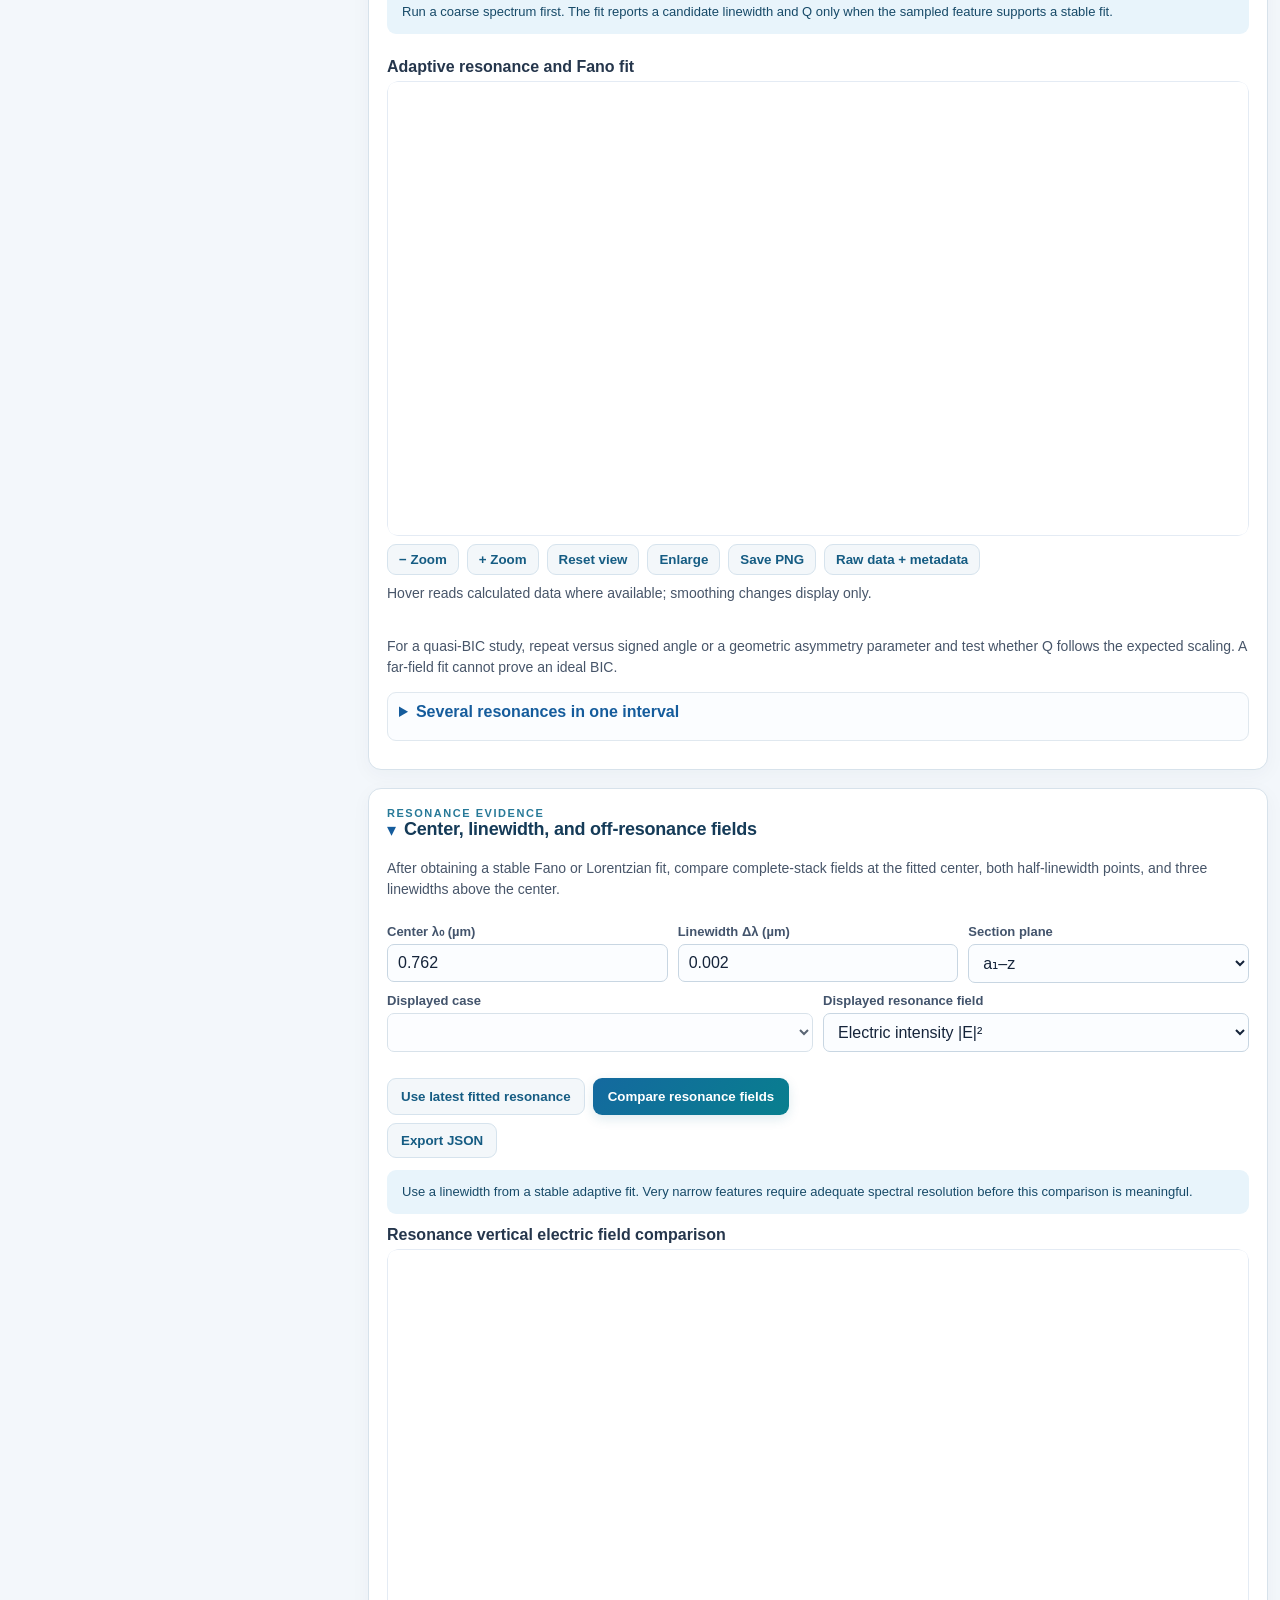
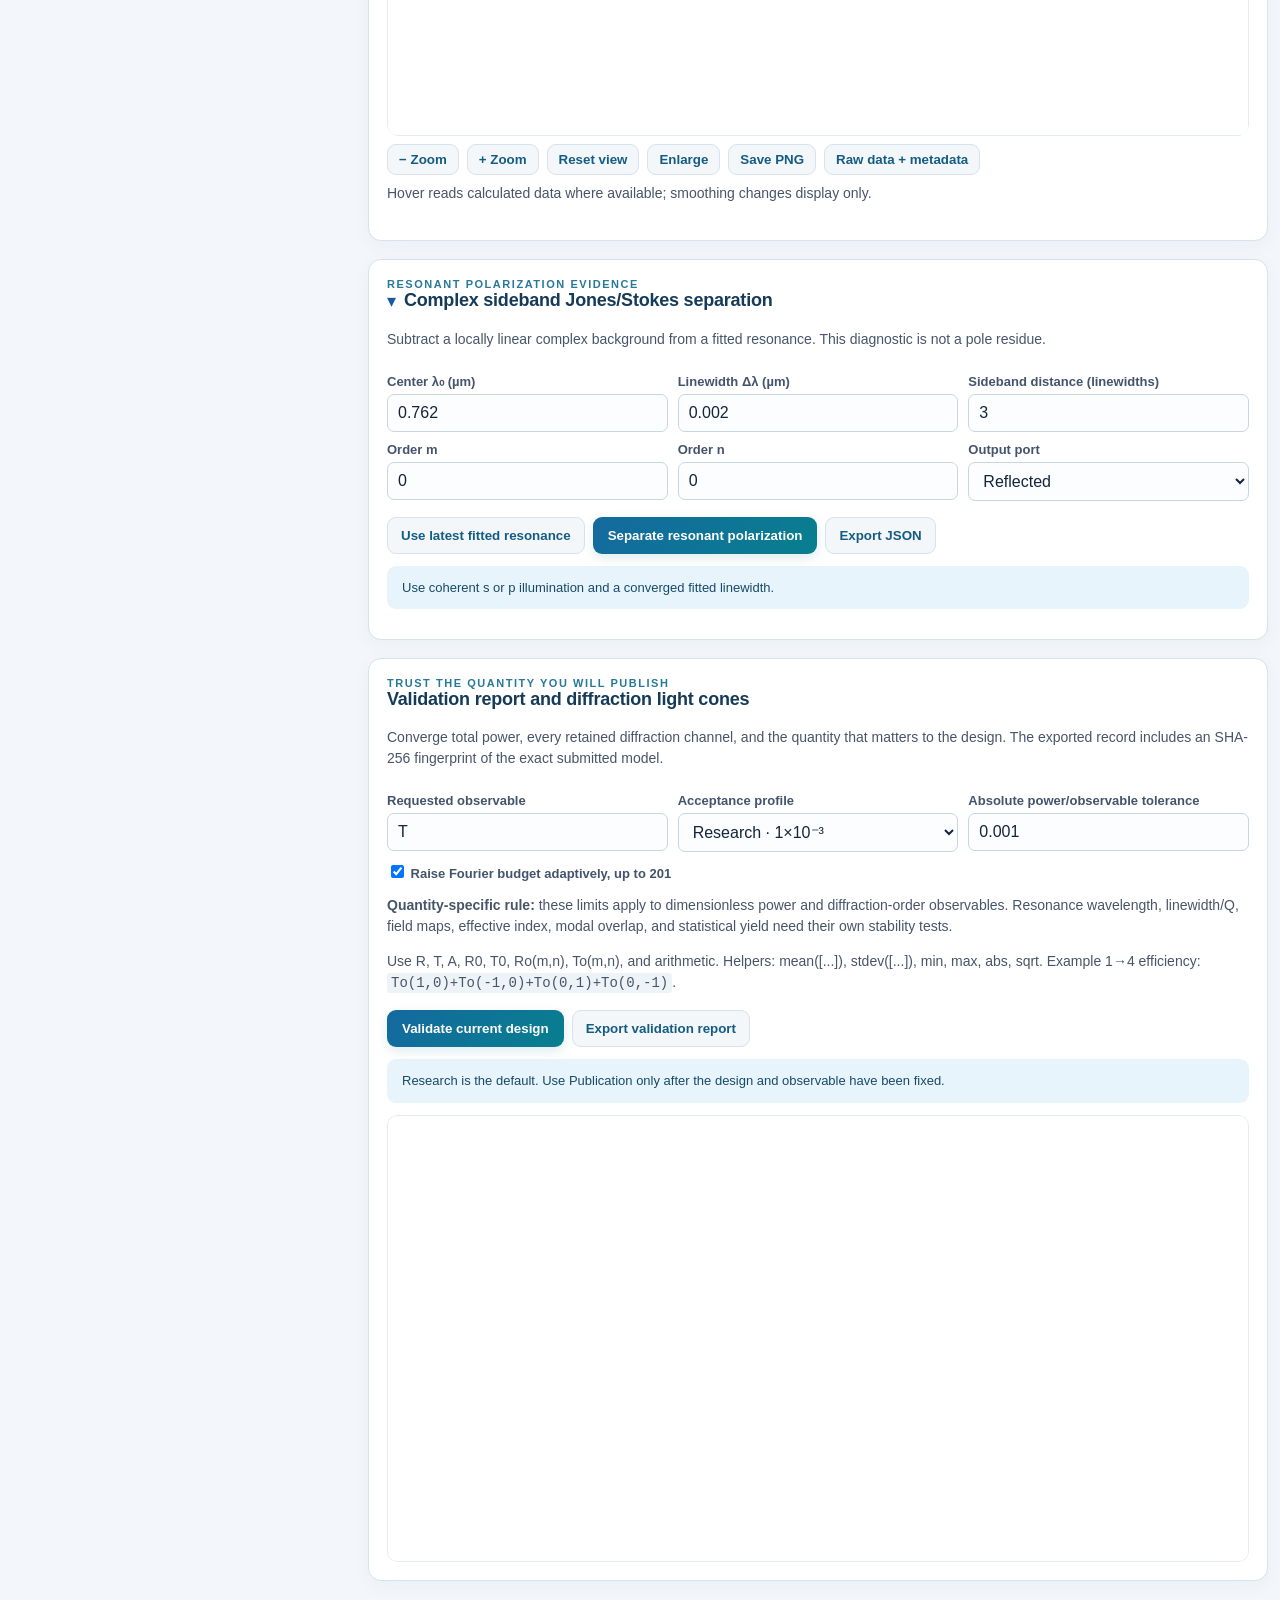
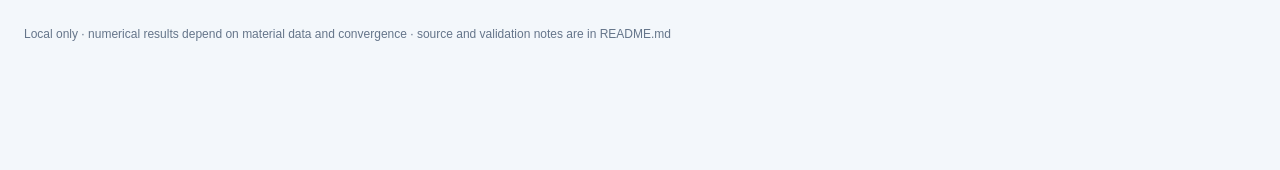
==== commit eb034c5f: "Improve research workflow interface and source validation" ====
--- a/index.html
+++ b/index.html
@@ -31,10 +31,10 @@
 main[data-workspace="materials"],main[data-workspace="measurement"]{grid-template-columns:minmax(300px,420px) minmax(0,1fr)}@media(max-width:950px){main[data-workspace="materials"],main[data-workspace="measurement"]{grid-template-columns:minmax(0,1fr)}}
 main[data-workspace="cavity"]{grid-template-columns:1fr}main[data-workspace="cavity"] aside{display:none}
 </style>
-<header><div><div class="eyebrow">Local scientific software</div><h1>FMM Research Workbench</h1><p>Periodic structures · diffraction · optical fields · 2D bands</p></div><div>v0.1 research preview</div></header>
+<header class="app-header"><div class="brand-lockup"><div class="brand-mark" aria-hidden="true">F</div><div><div class="eyebrow">Research photonics platform</div><h1>FMM Research Workbench</h1><p>Model · design · validate · publish</p></div></div><div class="release-badge"><span></span>Research preview</div></header>
 <nav class="workspace-nav" aria-label="Calculation workspaces"><button data-workspace="scattering" class="active">Scattering &amp; fields<small>FMM · spectra · diffraction</small></button><button data-workspace="modes">Guided modes<small>Planar eigenmode solver</small></button><button data-workspace="bands">Band structure<small>Infinite 2D crystal</small></button><button data-workspace="measurement">Measurements &amp; fit<small>Compare data · fit thickness</small></button><button data-workspace="sweeps">Sweeps &amp; design<small>Explore · pause · compare</small></button><button data-workspace="cavity">Cavity estimate<small>Q/V · Purcell</small></button><button data-workspace="materials">Materials<small>Library · import n+ik</small></button><button data-workspace="learn">Tutorial<small>Guides · sources · limits</small></button></nav>
 <div id="healthbar" class="healthbar">Starting local solver check…</div>
-<div class="healthbar" style="background:#f5f8fb;color:#334a60;display:flex;gap:10px;align-items:center;flex-wrap:wrap"><strong>Project</strong><button id="newProject" class="secondary" type="button">Start blank</button><button id="saveProject" class="secondary" type="button">Save project</button><button id="exportResearchReport" class="secondary" type="button">Methods report</button><label class="secondary" style="cursor:pointer">Open project<input id="openProject" type="file" accept="application/json,.json" hidden></label><span id="projectStatus">Inputs and completed result views can be saved in one local file.</span></div>
+<div class="healthbar projectbar"><strong>Project</strong><button id="newProject" class="secondary" type="button">Start blank</button><button id="saveProject" class="secondary" type="button">Save project</button><button id="exportResearchReport" class="secondary" type="button">Methods report</button><label class="secondary project-open">Open project<input id="openProject" type="file" accept="application/json,.json" hidden></label><span id="projectStatus">Inputs and completed result views can be saved in one local file.</span></div>
 <main>
 <aside>
 <div class="card"><div class="eyebrow">1 · Define your sample</div><h2>Finite layered slab</h2>
@@ -150,7 +150,7 @@
 function enableExport(kind,result,usedModel,fullResult=null){last=result;lastKind=kind;lastModel=usedModel;lastFull=fullResult||result;for(const id of ['exportSvg','exportPng','exportJson'])$(id).disabled=false;$('exportCsv').disabled=kind!=='spectrum'}
 $('run').onclick=async()=>{let plotCanvas=$('plot'),plotContext=plotCanvas.getContext('2d'),previousRun={hasResult:Boolean(last||plotCanvas._chart),image:plotContext.getImageData(0,0,plotCanvas.width,plotCanvas.height),chart:plotCanvas._chart,quality:$('quality').innerHTML};delete plotCanvas.dataset.resultState;let submittedModel=null;metrics(null);status('Calculating…');$('run').disabled=true;try{let m=tab==='bands'?bandModel():model();submittedModel=m;if(tab==='vertical')m.wavelength_um=number('vertical_wavelength');let data;if(tab==='bands'){data=await request('bands',{model:m});let x=data.distance;let colors=['#1769aa','#d9772d'];let series=[];for(const [j,key] of ['TE','TM'].entries())for(let b=0;b<Math.min(5,data[key][0].length);b++)series.push({x,y:data[key].map(row=>row[b]),label:b===0?key:'',color:colors[j]});drawLines(series,'Bloch wavevector','Normalized frequency',data.ticks.map((index,i)=>[x[index],data.tick_labels[i]]));let c=data.convergence,pass=Object.values(c.converged_by_band).flat().every(Boolean);status(pass?`Band convergence passed for all shown bands at orders ${c.order_pair.join(' and ')}.`:`Band convergence FAILED for one or more curves at orders ${c.order_pair.join(' and ')}. Treat those bands as exploratory.`,pass?'ok':'bad');$('quality').innerHTML='TE = H<sub>z</sub>; TM = E<sub>z</sub> in the MPB convention. Infinite, lossless 2D crystal; these are not finite-slab resonances.<br>Maximum frequency change by band: '+['TE','TM'].map(k=>`${k}: ${c.max_change_by_band[k].map(v=>v.toFixed(4)).join(', ')}`).join('<br>');let gaps=pathBandGaps(data,m);$('quality').innerHTML+=gaps.length?'<h3>Candidate gaps along the plotted path</h3><table><tr><th>Pol.</th><th>Bands</th><th>a/λ bounds</th><th>Relative width</th><th>λ interval for entered a</th><th>Edges converged</th></tr>'+gaps.map(g=>`<tr><td>${g.pol}</td><td>${g.between}</td><td>${g.lower.toFixed(4)}–${g.upper.toFixed(4)}</td><td>${(100*g.relative).toFixed(2)}%</td><td>${g.lambdaShort.toFixed(4)}–${g.lambdaLong.toFixed(4)} µm</td><td>${g.converged?'yes':'no'}</td></tr>`).join('')+'</table><p>A gap along Γ–X–M–Γ or Γ–M–K–Γ is a candidate directional gap. Search the full irreducible Brillouin zone before calling it complete.</p>':'<p>No separation between adjacent shown bands was found along this sampled path.</p>';if(pass)enableExport('bands',data,m);else{for(const id of ['exportSvg','exportPng','exportJson','exportCsv'])$(id).disabled=true}}
 else if(tab==='spectrum'){data=await request('spectrum',{model:m,start:number('start'),stop:number('stop'),points:number('points')});let rows=data.rows.filter(r=>r.status==='converged'||r.status==='unconverged'),passed=rows.filter(r=>r.status==='converged'),x=rows.map(r=>r.wavelength_um);if(!rows.length){let primary=data.diagnostics?.causes?.[0],error=Error(`No wavelength points produced numerical values. ${data.diagnostics?.failed_points||data.rows.length} point(s) failed.${primary?` Primary solver message: ${primary.message} Recommended change: ${primary.suggestion}`:''}`);error.runDiagnostics=data.diagnostics;throw error}drawLines([['R','#2666b4'],['T','#159467'],['A','#d9772d']].map(([key,color])=>({x,y:rows.map(r=>r[key]),label:key,color})).concat([{x,y:rows.map(r=>r.R+r.T+r.A),label:'R+T+A',color:'#5b6470'}]),'Wavelength (µm)','Incident power fraction');let allpass=passed.length===data.rows.length;status(allpass?`All ${passed.length} wavelength points passed the Fourier-order check. Verify geometry-grid convergence for publication.`:`${passed.length} of ${data.rows.length} points passed; ${data.diagnostics?.unconverged_points||0} were computed but unconverged and ${data.diagnostics?.failed_points||0} failed without values. Open the failure summary below, then inspect important points in Single wavelength.`,allpass?'ok':'bad');$('quality').textContent='A = 1 − R − T. Each wavelength is compared at multiple Fourier orders. This does not test grid resolution or uncertainty in measured material data.';appendSpectrumDiagnostics($('quality'),data.diagnostics);if(allpass)enableExport('spectrum',data,m);else{for(const id of ['exportSvg','exportPng','exportJson','exportCsv'])$(id).disabled=true}}
-else if(tab==='single'){data=await request('solve',{model:m});let q=data.convergence,g=data.grid_convergence,r=data.result;let good=q.converged&&q.physical_balance_ok&&g.converged;metrics(good?[['Reflectance R',r.R.toFixed(4)],['Transmittance T',r.T.toFixed(4)],['Absorptance A',r.A.toFixed(4)]]:null);status(good?`Order and grid checks passed (changes ${q.max_change.toFixed(4)} and ${g.max_change.toFixed(4)}).`:`Validation FAILED: Fourier-order change ${q.max_change.toFixed(4)}, grid change ${g.max_change.toFixed(4)}; tolerance ${q.tolerance}. Numerical values appear only in the study below; do not cite them.`,good?'ok':'bad');$('quality').innerHTML='<strong>Order study</strong><table><tr><th>Actual Fourier orders</th><th>R</th><th>T</th><th>A</th></tr>'+q.samples.map(s=>`<tr><td>${s.actual_orders}</td><td>${s.R.toFixed(5)}</td><td>${s.T.toFixed(5)}</td><td>${s.A.toFixed(5)}</td></tr>`).join('')+'</table><p>Grid comparison: '+g.grid_pair.join(' vs ')+' cells per axis; maximum change '+g.max_change.toFixed(5)+'. Material uncertainty is not included.</p>';if(r.order_amplitudes){let dominant=(port)=>{let ex=port.Ex,ey=port.Ey;return ex.magnitude>=ey.magnitude?['Eₓ',ex]:['Eᵧ',ey]};$('quality').innerHTML+='<h3>Propagating diffraction-order fields</h3><table><tr><th>(m,n)</th><th>R</th><th>Reflected dominant E</th><th>|E|</th><th>Phase</th><th>T</th><th>Transmitted dominant E</th><th>|E|</th><th>Phase</th></tr>'+r.order_amplitudes.map(o=>{let a=dominant(o.reflected),b=dominant(o.transmitted);return `<tr><td>(${o.m},${o.n})</td><td>${o.R.toFixed(6)}</td><td>${a[0]}</td><td>${a[1].magnitude.toPrecision(5)}</td><td>${a[1].phase_deg.toFixed(2)}°</td><td>${o.T.toFixed(6)}</td><td>${b[0]}</td><td>${b[1].magnitude.toPrecision(5)}</td><td>${b[1].phase_deg.toFixed(2)}°</td></tr>`}).join('')+'</table><h3>Jones and Stokes radiation channels</h3><table><tr><th>(m,n)</th><th>Port</th><th>Power</th><th>Angle</th><th>|Eₚ|</th><th>|Eₛ|</th><th>S₁/S₀</th><th>S₂/S₀</th><th>S₃/S₀</th><th>Orientation</th><th>Ellipticity</th></tr>'+r.order_amplitudes.flatMap(o=>[['Reflected',o.R,o.reflected_angle_deg,o.reflected_polarization],['Transmitted',o.T,o.transmitted_angle_deg,o.transmitted_polarization]].filter(v=>v[1]>1e-12).map(v=>`<tr><td>(${o.m},${o.n})</td><td>${v[0]}</td><td>${v[1].toPrecision(6)}</td><td>${v[2].toFixed(3)}°</td><td>${v[3].Ep.magnitude.toPrecision(5)}</td><td>${v[3].Es.magnitude.toPrecision(5)}</td><td>${v[3].normalized.S1.toFixed(4)}</td><td>${v[3].normalized.S2.toFixed(4)}</td><td>${v[3].normalized.S3.toFixed(4)}</td><td>${v[3].orientation_deg.toFixed(2)}°</td><td>${v[3].ellipticity_deg.toFixed(2)}°</td></tr>`)).join('')+'</table><p>Each row uses that outgoing order’s local right-handed p/s basis. S₃ = −2 Im(EₚEₛ*)/S₀; its handedness therefore follows this stated convention. Orientation and ellipticity are undefined when S₀ is numerically zero, and such channels are omitted. These are discrete scattering-channel polarizations, not a sampled far-field vortex or topological-charge calculation.</p><p>Complex Cartesian field coefficients use the incident-wave phase reference. Inspect the exported JSON for every E/H component, complex Jones coefficient, and Stokes value. Evanescent orders are omitted from this propagating-power table.</p>'}else $('quality').innerHTML+='<p>Coherent order phases are unavailable for unpolarized light because it is an incoherent average of separate s and p calculations.</p>';let x=q.samples.map(s=>s.actual_orders);drawLines([['R','#2666b4'],['T','#159467'],['A','#d9772d']].map(([key,color])=>({x,y:q.samples.map(s=>s[key]),label:key,color})),'Fourier orders','Incident power fraction');if(good)enableExport('spectrum',{rows:[{wavelength_um:m.wavelength_um,R:r.R,T:r.T,A:r.A,status:'converged'}]},m,data);else{for(const id of ['exportSvg','exportPng','exportJson','exportCsv'])$(id).disabled=true}}
+else if(tab==='single'){data=await request('solve',{model:m});let q=data.convergence,g=data.grid_convergence,r=data.result;let good=q.converged&&q.physical_balance_ok&&g.converged;metrics(good?[['Reflectance R',r.R.toFixed(4)],['Transmittance T',r.T.toFixed(4)],['Absorptance A',r.A.toFixed(4)]]:null);status(good?`Order and grid checks passed (changes ${q.max_change.toFixed(4)} and ${g.max_change.toFixed(4)}).`:`Validation FAILED: Fourier-order change ${q.max_change.toFixed(4)}, grid change ${g.max_change.toFixed(4)}; tolerance ${q.tolerance}. Numerical values appear only in the study below; do not cite them.`,good?'ok':'bad');$('quality').innerHTML='<strong>Order study</strong><table><tr><th>Actual Fourier orders</th><th>R</th><th>T</th><th>A</th></tr>'+q.samples.map(s=>`<tr><td>${s.actual_orders}</td><td>${s.R.toFixed(5)}</td><td>${s.T.toFixed(5)}</td><td>${s.A.toFixed(5)}</td></tr>`).join('')+'</table><p>Grid comparison: '+g.grid_pair.join(' vs ')+' cells per axis; maximum change '+g.max_change.toFixed(5)+'. Material uncertainty is not included.</p>';if(r.fourier_factorization){let f=r.fourier_factorization;$('quality').innerHTML+=`<h3>Fourier factorization used</h3><p><strong>${f.classification.replaceAll('_',' ')}</strong>. ${f.applicability}</p><p class="muted">ε operator: ${f.epsilon_operator}; inverse operator: ${f.inverse_operator}. Normal-vector factorization: ${f.normal_vector_factorization?'yes':'no'}. ${f.required_validation}</p>`}if(r.order_amplitudes){let dominant=(port)=>{let ex=port.Ex,ey=port.Ey;return ex.magnitude>=ey.magnitude?['Eₓ',ex]:['Eᵧ',ey]};$('quality').innerHTML+='<h3>Propagating diffraction-order fields</h3><table><tr><th>(m,n)</th><th>R</th><th>Reflected dominant E</th><th>|E|</th><th>Phase</th><th>T</th><th>Transmitted dominant E</th><th>|E|</th><th>Phase</th></tr>'+r.order_amplitudes.map(o=>{let a=dominant(o.reflected),b=dominant(o.transmitted);return `<tr><td>(${o.m},${o.n})</td><td>${o.R.toFixed(6)}</td><td>${a[0]}</td><td>${a[1].magnitude.toPrecision(5)}</td><td>${a[1].phase_deg.toFixed(2)}°</td><td>${o.T.toFixed(6)}</td><td>${b[0]}</td><td>${b[1].magnitude.toPrecision(5)}</td><td>${b[1].phase_deg.toFixed(2)}°</td></tr>`}).join('')+'</table><h3>Jones and Stokes radiation channels</h3><table><tr><th>(m,n)</th><th>Port</th><th>Power</th><th>Angle</th><th>|Eₚ|</th><th>|Eₛ|</th><th>S₁/S₀</th><th>S₂/S₀</th><th>S₃/S₀</th><th>Orientation</th><th>Ellipticity</th></tr>'+r.order_amplitudes.flatMap(o=>[['Reflected',o.R,o.reflected_angle_deg,o.reflected_polarization],['Transmitted',o.T,o.transmitted_angle_deg,o.transmitted_polarization]].filter(v=>v[1]>1e-12).map(v=>`<tr><td>(${o.m},${o.n})</td><td>${v[0]}</td><td>${v[1].toPrecision(6)}</td><td>${v[2].toFixed(3)}°</td><td>${v[3].Ep.magnitude.toPrecision(5)}</td><td>${v[3].Es.magnitude.toPrecision(5)}</td><td>${v[3].normalized.S1.toFixed(4)}</td><td>${v[3].normalized.S2.toFixed(4)}</td><td>${v[3].normalized.S3.toFixed(4)}</td><td>${v[3].orientation_deg.toFixed(2)}°</td><td>${v[3].ellipticity_deg.toFixed(2)}°</td></tr>`)).join('')+'</table><p>Each row uses that outgoing order’s local right-handed p/s basis. S₃ = −2 Im(EₚEₛ*)/S₀; its handedness therefore follows this stated convention. Orientation and ellipticity are undefined when S₀ is numerically zero, and such channels are omitted. These are discrete scattering-channel polarizations, not a sampled far-field vortex or topological-charge calculation.</p><p>Complex Cartesian field coefficients use the incident-wave phase reference. Inspect the exported JSON for every E/H component, complex Jones coefficient, and Stokes value. Evanescent orders are omitted from this propagating-power table.</p>'}else $('quality').innerHTML+='<p>Coherent order phases are unavailable for unpolarized light because it is an incoherent average of separate s and p calculations.</p>';let x=q.samples.map(s=>s.actual_orders);drawLines([['R','#2666b4'],['T','#159467'],['A','#d9772d']].map(([key,color])=>({x,y:q.samples.map(s=>s[key]),label:key,color})),'Fourier orders','Incident power fraction');if(good)enableExport('spectrum',{rows:[{wavelength_um:m.wavelength_um,R:r.R,T:r.T,A:r.A,status:'converged'}]},m,data);else{for(const id of ['exportSvg','exportPng','exportJson','exportCsv'])$(id).disabled=true}}
 else if(tab==='vertical'){data=await request('vertical_field',{model:m,plane:$('verticalPlane').value,fixed_fraction:number('verticalFixed'),lateral_points:number('verticalLateral'),points_per_layer:number('verticalZPoints'),exterior_depth_um:number('verticalExteriorDepth')});verticalData=data;drawVerticalSection(data,$('verticalVariable').value);let total=data.layer_absorption.reduce((a,b)=>a+b.A,0),global=await request('solve',{model:m}),expected=global.result.A,mismatch=Math.abs(total-expected);status(`Vertical ${data.plane} section calculated. Layer flux losses sum to ${total.toFixed(6)}; global A is ${expected.toFixed(6)}; mismatch ${mismatch.toExponential(2)}.`,mismatch<1e-3?'ok':'warn');$('quality').innerHTML='<strong>Layer-resolved flux balance</strong><table><tr><th>Layer</th><th>Incoming Sᶻ</th><th>Outgoing Sᶻ</th><th>Boundary A</th><th>Volume A</th><th>|difference|</th></tr>'+data.layer_absorption.map((v,i)=>{let w=data.volume_absorption[i];return `<tr><td>${v.layer}</td><td>${v.top_flux.toFixed(6)}</td><td>${v.bottom_flux.toFixed(6)}</td><td>${v.A.toFixed(6)}</td><td>${w.A_volume.toFixed(6)}</td><td>${Math.abs(v.A-w.A_volume).toExponential(2)}</td></tr>`}).join('')+'</table><p>Negative tiny values can be numerical noise. The local loss-density map shows where Im(ε)|E|² dissipates power. Volume A integrates this density over the complete sampled unit cell and layer thickness; compare it with Boundary A. Increase samples per layer and geometry grid if they disagree.</p><p><strong>Energy model:</strong> '+(data.energy_density.weak_loss_valid?'Weak-loss Brillouin estimate available. It includes ε′−λdε′/dλ and all selected materials satisfy k/n ≤ 0.01.':'One or more materials fail the weak-loss condition. Do not interpret the Brillouin map as stored energy; use Poynting flow and absorption density.')+'</p>';$('interpretation').textContent='Fields are complex harmonic solutions shown as magnitudes or time-averaged Poynting components. Confirm the global convergence result and repeat this map at higher order and spatial sampling before interpreting hotspots.';if(global.convergence.converged&&global.grid_convergence.converged&&mismatch<1e-3)enableExport('vertical',data,m,global);else{for(const id of ['exportSvg','exportPng','exportJson','exportCsv'])$(id).disabled=true}}
 else{data=await request('field',{model:m,layer_index:number('layer_index')-1,z_fraction:number('z_fraction')});drawHeat(data.intensity);let q=data.validation;status(q.converged?`Field-map order and grid checks passed (relative RMS ${q.order_error_rms.toFixed(3)}, ${q.grid_error_rms.toFixed(3)}).`:`Field-map convergence FAILED (relative RMS ${q.order_error_rms.toFixed(3)}, ${q.grid_error_rms.toFixed(3)}; limit ${q.tolerance}). Map is exploratory.`,q.converged?'ok':'bad');$('quality').textContent='Horizontal x–y slice inside a patterned layer. Relative |E|² for unit incident amplitude; not absolute experimental intensity. Local peaks can depend on resolution and material detail.';if(q.converged)enableExport('field',data,m);else{for(const id of ['exportSvg','exportPng','exportJson','exportCsv'])$(id).disabled=true}}}catch(error){metrics(null);let c=$('plot'),g=c.getContext('2d'),quality=$('quality'),diagnostic=document.createElement('div');diagnostic.className='run-diagnostic';let title=document.createElement('strong');title.textContent='Current calculation failed';let message=document.createElement('p');message.textContent=error.message;let settings=document.createElement('pre'),m=submittedModel||{};settings.textContent=JSON.stringify({calculation:tab,wavelength_um:m.wavelength_um,theta_deg:m.theta_deg,phi_deg:m.phi_deg,polarization:m.polarization,order_budget:m.order_budget,grid_size:m.grid_size,layer_count:m.layers?.length},null,2);diagnostic.append(title,message);appendSpectrumDiagnostics(diagnostic,error.runDiagnostics);diagnostic.append(settings);quality.innerHTML='';quality.append(diagnostic);if(previousRun.hasResult){g.putImageData(previousRun.image,0,0);g.fillStyle='rgba(255,247,220,.94)';g.fillRect(0,0,c.width,62);g.fillStyle='#8a4b00';g.font='bold 22px Segoe UI';g.fillText('Previous successful result — current run failed',55,39);c._chart=previousRun.chart;c.dataset.resultState='previous';let details=document.createElement('details'),summary=document.createElement('summary'),report=document.createElement('div');summary.textContent='Previous successful quality report (comparison only)';report.innerHTML=previousRun.quality;details.append(summary,report);quality.append(details);status(`${error.message} The previous successful plot is retained and clearly labelled for debugging; it is not the result of these settings.`,'bad')}else{g.fillStyle='white';g.fillRect(0,0,c.width,c.height);g.fillStyle='#9b2c2c';g.font='bold 26px Segoe UI';g.fillText('Current calculation failed',75,105);g.fillStyle='#3d5065';g.font='17px Segoe UI';g.fillText('Correct the input and run again. No earlier result is available.',75,145);c._chart=null;status(`${error.message} No earlier successful result is available for comparison.`,'bad')}}finally{$('run').disabled=false}};
 function download(blob,name){let a=document.createElement('a'),url=URL.createObjectURL(blob);a.href=url;a.download=name;a.click();setTimeout(()=>URL.revokeObjectURL(url),1000)}
--- a/workbench.css
+++ b/workbench.css
@@ -109,3 +109,40 @@
   .metrics{grid-template-columns:1fr}
   .run-tray{right:8px;bottom:8px;width:calc(100vw - 16px)}
 }
+
+/* 2026 research shell: keep the breadth of the Workbench understandable.
+   The workspace summary states method, scope, outputs, and evidence before
+   controls. This is presentation only and does not alter solver inputs. */
+:root{
+  --ink:#10243a;--muted:#5f7185;--line:#d8e3ed;--panel:#ffffff;
+  --canvas:#f3f7fb;--brand:#0f5f8f;--brand-dark:#0a3555;
+  --accent:#10a6a0;--accent-soft:#e6f7f5;--focus:#70c8ff;
+}
+body.research-shell-enabled{background:
+  radial-gradient(circle at 88% -8%,rgba(25,155,171,.12),transparent 30rem),
+  linear-gradient(180deg,#f8fbfd 0,#f3f7fb 28rem);color:var(--ink)}
+.app-header{min-height:78px;padding:14px max(22px,calc((100vw - 1860px)/2));background:
+  linear-gradient(112deg,#0b2741 0%,#103d60 58%,#0b5c70 100%);border-bottom:1px solid rgba(255,255,255,.13)}
+.brand-lockup{display:flex;align-items:center;gap:13px}.brand-mark{width:42px;height:42px;display:grid;place-items:center;border-radius:12px;background:linear-gradient(145deg,#42d1c1,#64bdf1);color:#072b42;font:bold 24px Georgia,serif;box-shadow:inset 0 1px 0 #ffffff90,0 8px 22px #001c2e45}
+.app-header h1{font-size:clamp(21px,2vw,28px);letter-spacing:-.025em}.app-header p{font-size:13px;letter-spacing:.04em;color:#c7dce9}.release-badge{display:flex;align-items:center;gap:8px;border:1px solid #ffffff30;border-radius:999px;background:#ffffff12;padding:8px 12px;font-size:12px;color:#e9f6fb}.release-badge span{width:8px;height:8px;border-radius:50%;background:#4ee0aa;box-shadow:0 0 0 4px #4ee0aa24}
+.workspace-nav{gap:7px;padding:9px max(12px,calc((100vw - 1880px)/2));background:#eff5f9e8;backdrop-filter:blur(12px);border-bottom:1px solid var(--line)}
+.workspace-nav button{position:relative;border:1px solid transparent;border-radius:10px;background:transparent;color:#375067;box-shadow:none;transition:background .16s,border-color .16s,transform .16s;padding:9px 12px}
+.workspace-nav button:hover{background:#fff;border-color:#cddce8;transform:translateY(-1px)}
+.workspace-nav button.active{background:#fff;color:#0b527e;border-color:#bcd6e6;box-shadow:0 4px 14px #1b4b6914}
+.workspace-nav button.active:after{content:"";position:absolute;left:12px;right:12px;bottom:-10px;height:3px;border-radius:3px;background:var(--accent)}
+.operation-nav{top:62px;padding:9px max(14px,calc((100vw - 1880px)/2));background:#fffefef2;backdrop-filter:blur(14px);border:0;border-bottom:1px solid var(--line);border-radius:0;box-shadow:0 5px 18px #14344d0c}
+.operation-nav label{color:#4f6578}.operation-nav input,.operation-nav select{min-height:38px;background:#f9fbfd;border-color:#c9d8e4}.operation-nav>a{align-self:center;color:#0a628f;font-weight:700;text-decoration:none}.operation-nav button{min-height:38px}
+#quickRun{background:linear-gradient(135deg,#0f679b,#098b91);box-shadow:0 5px 13px #0b6d8b2c}#quickRun:hover{filter:brightness(1.06)}
+.projectbar{background:#fff;color:#334a60;display:flex;gap:8px;align-items:center;flex-wrap:wrap;border:1px solid var(--line);box-shadow:0 3px 14px #183c5610}.projectbar .secondary,.project-open{cursor:pointer;border:1px solid #d6e2ec;background:#f7fafc}.projectbar #projectStatus{flex:1;min-width:260px;color:#64778a}
+.healthbar{max-width:min(1850px,calc(100% - 28px));margin-top:10px}
+.workspace-context{width:min(1850px,calc(100% - 28px));margin:12px auto 0;padding:20px 22px 14px;border:1px solid #cddde8;border-radius:16px;background:linear-gradient(120deg,#fff 0%,#fbfdff 62%,#eefafa 100%);box-shadow:0 12px 34px #17384d0d}
+.workspace-context-head{display:flex;align-items:flex-start;justify-content:space-between;gap:20px}.workspace-breadcrumb{text-transform:uppercase;letter-spacing:.12em;font-size:10px;font-weight:800;color:#5e8098}.workspace-context h2{margin:4px 0 4px;font-size:clamp(19px,2vw,27px);letter-spacing:-.025em;color:#12344f}.workspace-context-head p{margin:0;color:var(--muted);font-size:13px}.scope-status{display:flex;align-items:center;gap:7px;white-space:nowrap;border:1px solid #bce4d8;background:#eefaf6;color:#19694d;border-radius:999px;padding:7px 10px;font-size:11px;font-weight:800}.scope-status i{width:7px;height:7px;border-radius:50%;background:#22aa74}
+.workspace-evidence{display:grid;grid-template-columns:1.05fr 1fr 1.25fr;gap:10px;margin:16px 0 12px}.workspace-evidence>div{min-width:0;padding:10px 12px;border:1px solid #dfe8ef;border-radius:10px;background:#fff}.workspace-evidence span{display:block;margin-bottom:3px;text-transform:uppercase;letter-spacing:.09em;font-size:9px;font-weight:800;color:#7990a2}.workspace-evidence strong{display:block;font-size:12px;line-height:1.35;color:#28445a}
+.workflow-rail{display:flex;align-items:center;gap:0;overflow-x:auto;padding-top:2px}.workflow-step{display:flex;align-items:center;gap:7px;border:0;background:transparent;color:#52697c;padding:5px 0;font-weight:750;cursor:pointer;white-space:nowrap}.workflow-step b{width:23px;height:23px;display:grid;place-items:center;border-radius:50%;background:#e6eef4;color:#496276;font-size:11px}.workflow-step:not(:last-of-type):after{content:"";width:clamp(18px,4vw,65px);height:1px;margin:0 8px;background:#cbdbe6}.workflow-step:hover span,.workflow-step.active span{color:#087d83}.workflow-step.active b{background:var(--accent);color:#fff}.workspace-tool-count{margin-left:auto;padding-left:18px;white-space:nowrap;color:#7990a2;font-size:11px}
+main{margin-top:16px}.card{border-color:#d7e2eb;border-radius:13px;box-shadow:0 5px 20px #16354b0a;transition:border-color .18s,box-shadow .18s}.card:hover{border-color:#c4d7e4;box-shadow:0 9px 28px #16354b11}.card>.eyebrow{color:#277998}.card h2{color:#153b58;letter-spacing:-.012em}
+input,select,textarea{border-color:#c8d6e2;background:#fbfdff;transition:border-color .14s,box-shadow .14s,background .14s}input:hover,select:hover,textarea:hover{border-color:#9db7c9;background:#fff}input:focus,select:focus,textarea:focus{outline:0;border-color:#268bbc;box-shadow:0 0 0 3px #70c8ff30;background:#fff}
+button.primary{background:linear-gradient(135deg,#14699f,#087f8e);box-shadow:0 4px 12px #0e688a22}button.primary:hover{filter:brightness(1.05)}button.secondary{border:1px solid #d6e3ed;background:#f3f7fa;color:#155c83}button.secondary:hover{background:#e9f3f8;border-color:#bdd5e3}
+.card details{border:1px solid #e0e8ef;border-radius:9px;background:#fbfdff;padding:0 11px 9px}.card details>summary{margin:0 -11px;padding:10px 11px}.card details[open]>summary{border-bottom:1px solid #e4ebf1;margin-bottom:10px;background:#f5f9fc;border-radius:9px 9px 0 0}
+.metric{background:linear-gradient(145deg,#f8fbfd,#f2f7fa);border-color:#dce7ee}.metric strong{color:#0d527e}.scope-banner{border-left-color:var(--accent);background:linear-gradient(90deg,#eaf8f7,#f4fbfd)}
+@media(max-width:900px){.workspace-context{padding:16px}.workspace-context-head{display:block}.scope-status{display:inline-flex;margin-top:10px}.workspace-evidence{grid-template-columns:1fr}.workspace-evidence>div{padding:8px 10px}.workspace-tool-count{display:none}.app-header{min-height:68px}.release-badge{display:none}}
+@media(max-width:600px){.brand-mark{width:36px;height:36px}.workspace-context{width:calc(100% - 20px);margin-top:9px}.workspace-context h2{font-size:20px}.workspace-context-head p{font-size:12px}.workflow-step:not(:last-of-type):after{width:16px;margin:0 5px}.projectbar #projectStatus{min-width:100%}.workspace-nav button.active:after{bottom:-9px}}
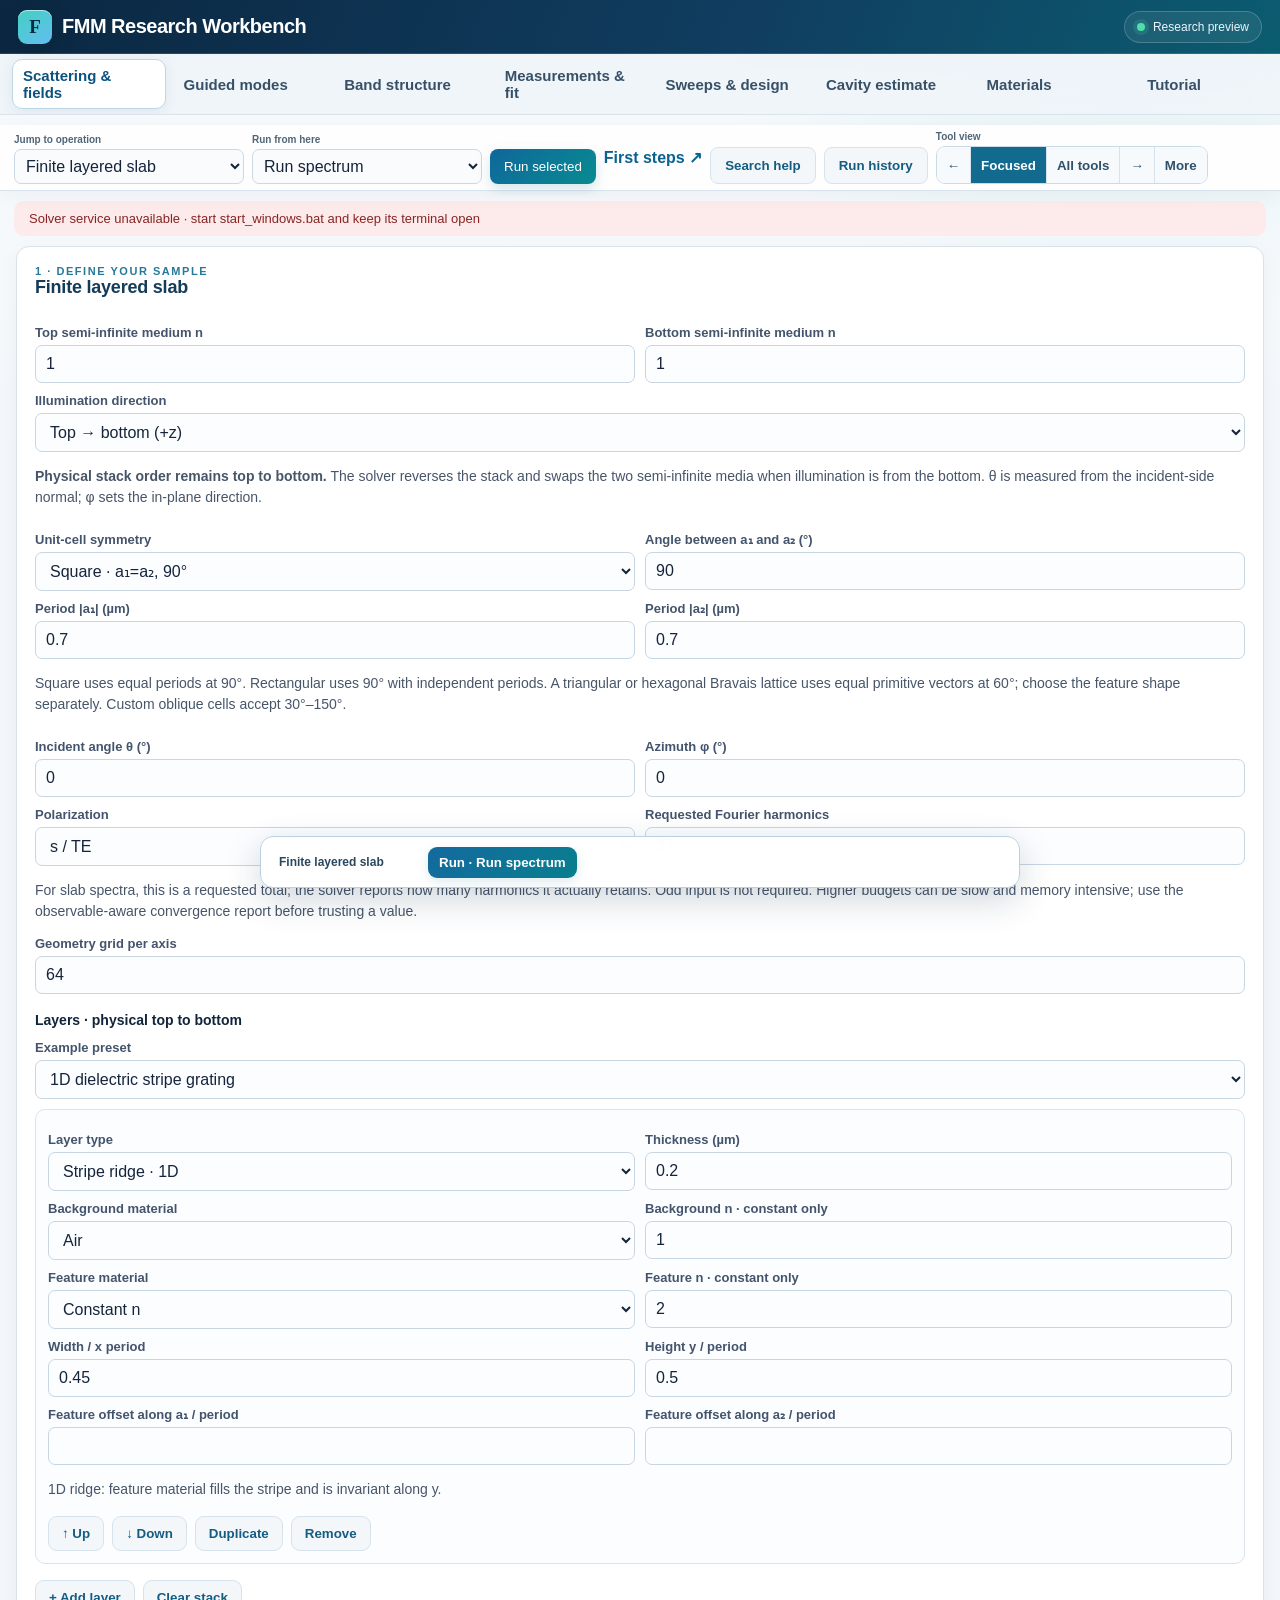
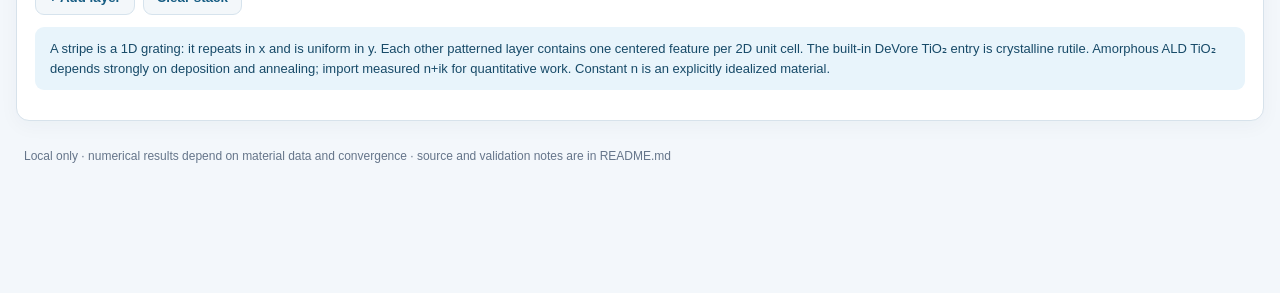
==== commit 3c393a40: "Reduce workspace scrolling with focused tool deck" ====
--- a/index.html
+++ b/index.html
@@ -295,7 +295,7 @@
 $('runBandMode').onclick=async()=>{let button=$('runBandMode'),note=$('bandModeStatus');button.disabled=true;note.textContent='Solving and reconstructing the selected Bloch eigenfield…';try{let data=await request('band_mode',{model:bandModel(),polarization:$('bandModePol').value,kx:number('bandModeKx'),ky:number('bandModeKy'),band:number('bandModeBand')-1,resolution:number('bandModeResolution')});bandModeData=data;drawBandMode();let parity=data.inversion_overlap,classification=parity&&parity.magnitude>.98?(parity.real>0?'approximately even':'approximately odd'):parity?'mixed or numerically unresolved':'not assigned away from a time-reversal-invariant k-point';note.className='notice ok';note.textContent=`${data.component}, band ${data.band+1}, a/λ=${data.normalized_frequency.toFixed(7)}. Inversion classification: ${classification}.`;$('bandModeInterpretation').textContent=`${data.note} The material outline is included in exported data. Parity requires an invariant k-point, a nondegenerate tracked mode, sufficient basis convergence, and the stated cell origin.`;$('exportBandMode').disabled=false}catch(error){note.className='notice bad';note.textContent=error.message}finally{button.disabled=false}};
 $('exportBandMode').onclick=()=>{if(bandModeData)download(new Blob([JSON.stringify({model:bandModel(),result:bandModeData},null,2)],{type:'application/json'}),'fmm_band_mode.json')};
 const operationNav=document.createElement('div');operationNav.className='operation-nav';operationNav.innerHTML='<div><label for="operationSelect">Jump to operation</label><select id="operationSelect"></select></div><details class="operation-picker"><summary>Choose visible operations</summary><div class="menu"><div id="operationChecks"></div><button id="showAllOperations" class="secondary" type="button">Show all</button></div></details><button id="focusOperation" class="secondary" type="button">Focus selected</button>';document.querySelector('.workspace-nav').after(operationNav);const operationSelections={};
-function operationTitle(card,index){return card.querySelector('h2')?.textContent.trim()||card.querySelector('.eyebrow')?.textContent.trim()||`Operation ${index+1}`}
+function operationTitle(card,index){let heading=card.querySelector('h2');if(heading){let clean=heading.cloneNode(true);clean.querySelectorAll('.card-toggle').forEach(toggle=>toggle.remove());let title=clean.textContent.trim();if(title)return title}return card.querySelector('.eyebrow')?.textContent.trim()||`Operation ${index+1}`}
 function refreshOperationNavigator(name){let cards=[...document.querySelectorAll('main .card')].filter(card=>!card.hidden);cards.forEach((card,index)=>{if(!card.dataset.operationId)card.dataset.operationId=`operation-${Math.random().toString(36).slice(2)}`});operationNav._workspaceCards=cards;let saved=operationSelections[name]||null,select=$('operationSelect'),checks=$('operationChecks');select.innerHTML='';checks.innerHTML='';cards.forEach((card,index)=>{let id=card.dataset.operationId,title=operationTitle(card,index),enabled=saved?saved.has(id):true;card.hidden=!enabled;let option=document.createElement('option');option.value=id;option.textContent=title;select.append(option);let label=document.createElement('label'),box=document.createElement('input');box.type='checkbox';box.checked=enabled;box.onchange=()=>{let state=operationSelections[name]||new Set(cards.map(x=>x.dataset.operationId));box.checked?state.add(id):state.delete(id);operationSelections[name]=state;card.hidden=!box.checked};label.append(box,document.createTextNode(title));checks.append(label)});if(!cards.length){let option=document.createElement('option');option.textContent='No operation cards';select.append(option)}}
 $('operationSelect').onchange=()=>{let id=$('operationSelect').value,card=(operationNav._workspaceCards||[]).find(item=>item.dataset.operationId===id);if(card){if(card.hidden){let state=operationSelections[activeWorkspace]||new Set((operationNav._workspaceCards||[]).map(item=>item.dataset.operationId));state.add(id);operationSelections[activeWorkspace]=state;card.hidden=false;let box=[...$('operationChecks').querySelectorAll('input')].find(item=>item.parentElement.textContent===operationTitle(card,0));if(box)box.checked=true}card.scrollIntoView({behavior:'smooth',block:'start'})}};
 $('focusOperation').onclick=()=>{let id=$('operationSelect').value,card=(operationNav._workspaceCards||[]).find(item=>item.dataset.operationId===id);if(!card)return;operationSelections[activeWorkspace]=new Set([id]);(operationNav._workspaceCards||[]).forEach(item=>item.hidden=item!==card);[...$('operationChecks').querySelectorAll('input')].forEach(box=>box.checked=box.parentElement.textContent===operationTitle(card,0));document.querySelector('.operation-picker').removeAttribute('open');card.scrollIntoView({behavior:'smooth',block:'start'})};
--- a/workbench.css
+++ b/workbench.css
@@ -146,3 +146,26 @@
 .metric{background:linear-gradient(145deg,#f8fbfd,#f2f7fa);border-color:#dce7ee}.metric strong{color:#0d527e}.scope-banner{border-left-color:var(--accent);background:linear-gradient(90deg,#eaf8f7,#f4fbfd)}
 @media(max-width:900px){.workspace-context{padding:16px}.workspace-context-head{display:block}.scope-status{display:inline-flex;margin-top:10px}.workspace-evidence{grid-template-columns:1fr}.workspace-evidence>div{padding:8px 10px}.workspace-tool-count{display:none}.app-header{min-height:68px}.release-badge{display:none}}
 @media(max-width:600px){.brand-mark{width:36px;height:36px}.workspace-context{width:calc(100% - 20px);margin-top:9px}.workspace-context h2{font-size:20px}.workspace-context-head p{font-size:12px}.workflow-step:not(:last-of-type):after{width:16px;margin:0 5px}.projectbar #projectStatus{min-width:100%}.workspace-nav button.active:after{bottom:-9px}}
+
+/* Focused tool deck: the default view contains one task surface and a fixed
+   action strip. All tools remains available for overview and printing. */
+.deck-controls{flex:0 0 auto!important}.deck-controls>div{display:flex;border:1px solid #cbdbe6;border-radius:9px;overflow:hidden}.deck-controls button{min-height:36px!important;padding:7px 10px!important;border:0!important;border-right:1px solid #d7e3ec!important;border-radius:0!important;background:#f7fafc;color:#315069;font-weight:750}.deck-controls button:last-child{border-right:0!important}.deck-controls button.active{background:#126b8e;color:#fff}
+body[data-tool-view="focus"] .operation-nav .focus-optional{display:none!important}body[data-tool-view="focus"] .operation-nav.show-focus-options .focus-optional{display:block!important}body[data-tool-view="focus"] .operation-nav.show-focus-options .focus-choice{display:flex!important}
+.workspace-deck-hidden{display:none!important}.workspace-deck{display:block!important;width:min(100% - 32px,1900px)}.workspace-deck>aside,.workspace-deck>section{display:none!important;position:static!important;max-height:none!important;overflow:visible!important;padding:0!important}.workspace-deck[data-deck-pane="aside"]>aside,.workspace-deck[data-deck-pane="section"]>section{display:block!important}.workspace-deck .card:not(.workspace-deck-hidden){width:100%;max-width:none;margin:0}
+.active-tool-dock{position:fixed;z-index:58;left:50%;bottom:12px;transform:translateX(-50%);display:flex;align-items:center;gap:7px;width:min(1000px,calc(100vw - 520px));min-height:52px;padding:8px 10px;border:1px solid #b9d1df;border-radius:13px;background:#fffffff4;box-shadow:0 12px 35px #0f304830;backdrop-filter:blur(16px)}.active-tool-dock[hidden]{display:none}.dock-title{min-width:150px;max-width:280px;overflow:hidden;text-overflow:ellipsis;white-space:nowrap;padding:0 8px;color:#29485e;font-size:12px;font-weight:800}.active-tool-dock button{white-space:nowrap;padding:8px 11px}
+body[data-tool-view="focus"] .workspace-context{padding:10px 16px}.research-shell-enabled[data-tool-view="focus"] .workspace-context-head{align-items:center}.research-shell-enabled[data-tool-view="focus"] .workspace-context-head p,.research-shell-enabled[data-tool-view="focus"] .workspace-breadcrumb,.research-shell-enabled[data-tool-view="focus"] .workspace-evidence{display:none}.research-shell-enabled[data-tool-view="focus"] .workspace-context h2{font-size:17px;margin:0}.research-shell-enabled[data-tool-view="focus"] .workflow-rail{position:absolute;left:-10000px}.research-shell-enabled[data-tool-view="focus"] .workspace-context{display:flex;align-items:center;justify-content:space-between;min-height:54px}.research-shell-enabled[data-tool-view="focus"] .workspace-context-head{width:100%}
+/* Keep the active calculation above the fold. More restores project, plot,
+   search, resolution, and workspace context controls when they are needed. */
+body[data-tool-view="focus"] .app-header{min-height:54px;padding:7px max(18px,calc((100vw - 1860px)/2))}
+body[data-tool-view="focus"] .app-header .eyebrow,body[data-tool-view="focus"] .app-header p{display:none}
+body[data-tool-view="focus"] .brand-lockup{gap:10px}body[data-tool-view="focus"] .brand-mark{width:34px;height:34px;border-radius:9px;font-size:19px}body[data-tool-view="focus"] .app-header h1{font-size:20px}
+body[data-tool-view="focus"] .workspace-nav{padding-top:5px;padding-bottom:5px}
+body[data-tool-view="focus"] .workspace-nav button{padding:7px 10px}body[data-tool-view="focus"] .workspace-nav button small{display:none}
+body[data-tool-view="focus"] .operation-nav{padding-top:6px;padding-bottom:6px;gap:8px}body[data-tool-view="focus"] .operation-nav label{font-size:10px}body[data-tool-view="focus"] .operation-nav button{min-height:34px}body[data-tool-view="focus"] .operation-nav input,body[data-tool-view="focus"] .operation-nav select{min-height:34px}
+body[data-tool-view="focus"]:not(.show-focus-options) .plot-appearance,body[data-tool-view="focus"]:not(.show-focus-options) .projectbar,body[data-tool-view="focus"]:not(.show-focus-options) .workspace-context{display:none!important}
+body[data-tool-view="focus"] #healthbar:not(.bad){display:none!important}
+body[data-tool-view="focus"] main{margin-top:10px}
+@media(max-width:1050px){.active-tool-dock{left:12px;right:12px;transform:none;width:auto;overflow-x:auto}.dock-title{display:none}.run-tray{bottom:76px}.deck-controls{order:10}}
+@media (max-width:759px),(max-width:999px) and (orientation:portrait){body[data-tool-view="focus"] .operation-nav{top:0!important}}
+@media(max-width:700px){.workspace-deck{width:100%;padding:0 10px}.active-tool-dock{bottom:7px;min-height:48px}.active-tool-dock button{padding:7px 9px;font-size:12px}.research-shell-enabled[data-tool-view="focus"] .scope-status{margin:0 0 0 auto}.deck-controls{grid-column:1/-1!important}.deck-controls>div{width:100%}.deck-controls button{flex:1}.run-tray{bottom:68px}}
+@media print{.active-tool-dock,.deck-controls{display:none!important}.workspace-deck-hidden{display:block!important}.workspace-deck>aside,.workspace-deck>section{display:block!important}}
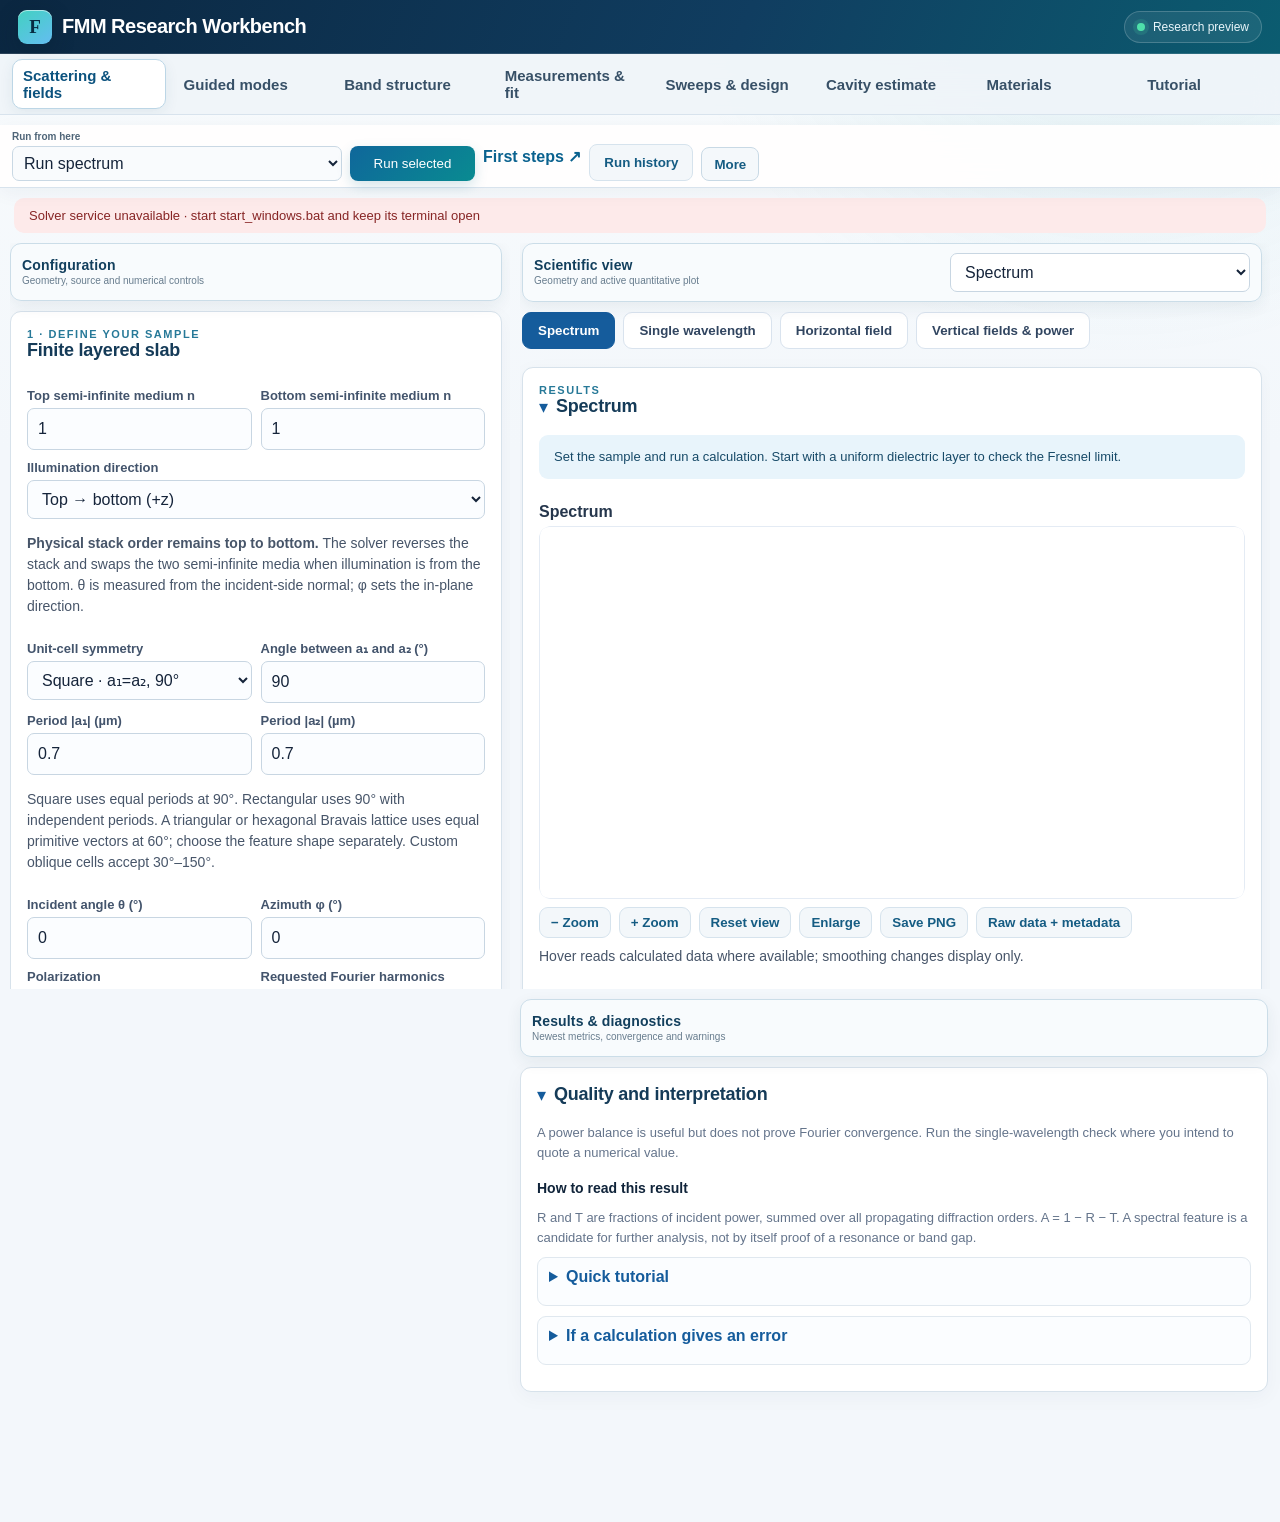
==== commit f3279967: "Establish roadmap and professional three-region workspace" ====
--- a/index.html
+++ b/index.html
@@ -143,10 +143,10 @@
 }
 let plotTip=document.createElement('div');plotTip.style.cssText='position:fixed;z-index:20;pointer-events:none;background:#17283b;color:white;padding:7px 9px;border-radius:6px;font:13px Segoe UI;box-shadow:0 3px 12px #0004;display:none';document.body.append(plotTip);
 $('plot').addEventListener('mousemove',event=>{let chart=$('plot')._chart;if(!chart){plotTip.style.display='none';return}let rect=$('plot').getBoundingClientRect(),scaleX=$('plot').width/rect.width,px=(event.clientX-rect.left)*scaleX;if(px<chart.p.l||px>$('plot').width-chart.p.r){plotTip.style.display='none';return}let xv=chart.xmin+(px-chart.p.l)/(($('plot').width-chart.p.l-chart.p.r))*(chart.xmax-chart.xmin),base=chart.series.find(s=>s.x?.length);if(!base)return;let index=base.x.reduce((best,v,i)=>Math.abs(v-xv)<Math.abs(base.x[best]-xv)?i:best,0);plotTip.innerHTML=`<strong>${chart.xlabel}:</strong> ${Number(base.x[index]).toPrecision(6)}<br>`+chart.series.filter(s=>s.y?.[index]!=null).map(s=>`${s.label||'value'}: ${Number(s.y[index]).toPrecision(6)}`).join('<br>');plotTip.style.display='block';plotTip.style.left=(event.clientX+14)+'px';plotTip.style.top=(event.clientY+14)+'px'});$('plot').addEventListener('mouseleave',()=>plotTip.style.display='none');$('plot').addEventListener('click',event=>{let chart=$('plot')._chart;if(!chart||!chart.xlabel.startsWith('Wavelength'))return;let rect=$('plot').getBoundingClientRect(),px=(event.clientX-rect.left)*$('plot').width/rect.width,x=chart.xmin+(px-chart.p.l)/(($('plot').width-chart.p.l-chart.p.r))*(chart.xmax-chart.xmin);x=Math.max(chart.xmin,Math.min(chart.xmax,x));$('wavelength_um').value=x.toPrecision(7);$('projectStatus').textContent=`Selected λ=${Number(x).toPrecision(6)} µm from the plot. Open Single wavelength or Field map and run.`});
-function drawHeat(grid){let c=$('plot'),ctx=c.getContext('2d'),h=grid.length,w=grid[0].length,max=Math.max(...grid.flat()),im=ctx.createImageData(w,h);for(let y=0;y<h;y++)for(let x=0;x<w;x++){let v=Math.min(1,Math.sqrt(Math.max(0,grid[h-1-y][x])/Math.max(max,1e-12))),i=4*(y*w+x);im.data[i]=Math.floor(255*v);im.data[i+1]=Math.floor(155*v*v);im.data[i+2]=Math.floor(65+160*(1-v));im.data[i+3]=255}let small=document.createElement('canvas');small.width=w;small.height=h;small.getContext('2d').putImageData(im,0,0);ctx.fillStyle='white';ctx.fillRect(0,0,c.width,c.height);ctx.imageSmoothingEnabled=$('vizSmoothing')?.value==='smooth';ctx.imageSmoothingQuality='high';let side=Math.min(c.height-80,c.width-160);ctx.drawImage(small,90,30,side,side);ctx.fillStyle='#25364c';ctx.font='18px Segoe UI';ctx.fillText('x / period',90+side/2-40,30+side+35);ctx.fillText(`Max relative |E|² = ${max.toFixed(3)}`,90+side+25,80)}
-function drawSignedField(grid,label){let c=$('plot'),g=c.getContext('2d'),h=grid.length,w=grid[0].length,limit=Math.max(1e-12,...grid.flat().map(Math.abs)),im=g.createImageData(w,h);for(let y=0;y<h;y++)for(let x=0;x<w;x++){let v=Math.max(-1,Math.min(1,grid[h-1-y][x]/limit)),i=4*(y*w+x),fade=1-Math.abs(v);im.data[i]=v>=0?220:Math.floor(230*fade);im.data[i+1]=Math.floor(65+165*fade);im.data[i+2]=v<0?220:Math.floor(230*fade);im.data[i+3]=255}let small=document.createElement('canvas');small.width=w;small.height=h;small.getContext('2d').putImageData(im,0,0);g.fillStyle='white';g.fillRect(0,0,c.width,c.height);g.imageSmoothingEnabled=false;let side=Math.min(c.height-80,c.width-260);g.drawImage(small,90,30,side,side);g.fillStyle='#25364c';g.font='18px Segoe UI';g.fillText('x / period',90+side/2-40,30+side+35);g.fillText(`Real ${label.replace('_real','')}`,90+side+22,60);g.fillText(`Blue −${limit.toFixed(3)}`,90+side+22,95);g.fillText('White 0',90+side+22,125);g.fillText(`Red +${limit.toFixed(3)}`,90+side+22,155)}
+function drawHeat(grid){let c=$('plot'),ctx=c.getContext('2d'),h=grid.length,w=grid[0].length,max=Math.max(...grid.flat()),im=ctx.createImageData(w,h);delete c._chart;for(let y=0;y<h;y++)for(let x=0;x<w;x++){let v=Math.min(1,Math.sqrt(Math.max(0,grid[h-1-y][x])/Math.max(max,1e-12))),i=4*(y*w+x);im.data[i]=Math.floor(255*v);im.data[i+1]=Math.floor(155*v*v);im.data[i+2]=Math.floor(65+160*(1-v));im.data[i+3]=255}let small=document.createElement('canvas');small.width=w;small.height=h;small.getContext('2d').putImageData(im,0,0);ctx.fillStyle='white';ctx.fillRect(0,0,c.width,c.height);ctx.imageSmoothingEnabled=$('vizSmoothing')?.value==='smooth';ctx.imageSmoothingQuality='high';let side=Math.min(c.height-105,c.width-260),left=95,top=28;ctx.drawImage(small,left,top,side,side);ctx.strokeStyle='#263b50';ctx.strokeRect(left,top,side,side);ctx.fillStyle='#25364c';ctx.font='18px Segoe UI';ctx.textAlign='center';ctx.fillText('x / period',left+side/2,top+side+38);ctx.save();ctx.translate(28,top+side/2);ctx.rotate(-Math.PI/2);ctx.fillText('y / period',0,0);ctx.restore();ctx.textAlign='left';ctx.fillText('Electric intensity |E|²',left+side+28,55);for(let i=0;i<=120;i++){let v=i/120;ctx.fillStyle=`rgb(${Math.floor(255*v)},${Math.floor(155*v*v)},${Math.floor(65+160*(1-v))})`;ctx.fillRect(left+side+32,78+i*2,24,3)}ctx.fillStyle='#25364c';ctx.font='14px Segoe UI';ctx.fillText(max.toPrecision(5),left+side+64,86);ctx.fillText((max/2).toPrecision(5),left+side+64,200);ctx.fillText('0',left+side+64,322);c._researchHeat={values:grid,nx:w,ny:h,left,top,pw:side,ph:side,x0:0,x1:1,y0:0,y1:1,xlabel:'x / period',ylabel:'y / period',label:'|E|²',topDown:false};installMapHover(c)}
+function drawSignedField(grid,label){let c=$('plot'),g=c.getContext('2d'),h=grid.length,w=grid[0].length,limit=Math.max(1e-12,...grid.flat().map(Math.abs)),im=g.createImageData(w,h);delete c._chart;for(let y=0;y<h;y++)for(let x=0;x<w;x++){let v=Math.max(-1,Math.min(1,grid[h-1-y][x]/limit)),i=4*(y*w+x),fade=1-Math.abs(v);im.data[i]=v>=0?220:Math.floor(230*fade);im.data[i+1]=Math.floor(65+165*fade);im.data[i+2]=v<0?220:Math.floor(230*fade);im.data[i+3]=255}let small=document.createElement('canvas');small.width=w;small.height=h;small.getContext('2d').putImageData(im,0,0);g.fillStyle='white';g.fillRect(0,0,c.width,c.height);g.imageSmoothingEnabled=false;let side=Math.min(c.height-105,c.width-280),left=95,top=28;g.drawImage(small,left,top,side,side);g.strokeStyle='#263b50';g.strokeRect(left,top,side,side);g.fillStyle='#25364c';g.font='18px Segoe UI';g.textAlign='center';g.fillText('x / period',left+side/2,top+side+38);g.save();g.translate(28,top+side/2);g.rotate(-Math.PI/2);g.fillText('y / period',0,0);g.restore();g.textAlign='left';g.fillText(`Real ${label.replace('_real','')}`,left+side+25,60);g.font='14px Segoe UI';g.fillText(`red +${limit.toPrecision(4)}`,left+side+25,96);g.fillText('white 0',left+side+25,126);g.fillText(`blue −${limit.toPrecision(4)}`,left+side+25,156);c._researchHeat={values:grid,nx:w,ny:h,left,top,pw:side,ph:side,x0:0,x1:1,y0:0,y1:1,xlabel:'x / period',ylabel:'y / period',label:`Real ${label.replace('_real','')}`,topDown:false};installMapHover(c)}
 function appendSpectrumDiagnostics(container,diagnostics){if(!diagnostics?.failed_points)return;let details=document.createElement('details'),summary=document.createElement('summary'),intro=document.createElement('p'),table=document.createElement('table');details.open=diagnostics.computed_points===0;summary.textContent=`Why ${diagnostics.failed_points} wavelength point${diagnostics.failed_points===1?'':'s'} failed`;intro.textContent=`${diagnostics.computed_points} of ${diagnostics.requested_points} points produced numerical values. Repeated failures are grouped below.`;let head=document.createElement('tr');for(const label of ['Points','Affected wavelength range','Solver message','What to change']){let th=document.createElement('th');th.textContent=label;head.append(th)}table.append(head);for(const cause of diagnostics.causes||[]){let row=document.createElement('tr'),values=[cause.count,`${Number(cause.first_wavelength_um).toPrecision(7)}–${Number(cause.last_wavelength_um).toPrecision(7)} µm`,cause.message,cause.suggestion];for(const value of values){let cell=document.createElement('td');cell.textContent=value;row.append(cell)}table.append(row)}details.append(summary,intro,table);container.append(details)}
-function drawVerticalSection(data,key){let values=data[key],signed=['Sx','Sy','Sz'].includes(key)||key.endsWith('_phase_deg'),c=$('plot'),g=c.getContext('2d'),h=values.length,w=values[0].length,flat=values.flat().filter(Number.isFinite),limit=Math.max(1e-12,...flat.map(Math.abs)),max=Math.max(...flat),im=g.createImageData(w,h);for(let y=0;y<h;y++)for(let x=0;x<w;x++){let raw=values[h-1-y][x],i=4*(y*w+x);if(signed){let v=Math.max(-1,Math.min(1,raw/limit)),fade=1-Math.abs(v);im.data[i]=v>=0?220:Math.floor(230*fade);im.data[i+1]=Math.floor(65+165*fade);im.data[i+2]=v<0?220:Math.floor(230*fade)}else{let v=Math.sqrt(Math.max(0,raw)/Math.max(max,1e-12));im.data[i]=Math.floor(255*v);im.data[i+1]=Math.floor(155*v*v);im.data[i+2]=Math.floor(65+160*(1-v))}im.data[i+3]=255}let small=document.createElement('canvas');small.width=w;small.height=h;small.getContext('2d').putImageData(im,0,0);g.fillStyle='white';g.fillRect(0,0,c.width,c.height);g.imageSmoothingEnabled=$('vizSmoothing')?.value==='smooth';g.imageSmoothingQuality='high';g.drawImage(small,90,30,c.width-310,c.height-100);g.fillStyle='#25364c';g.font='18px Segoe UI';g.fillText(data.plane==='xz'?'position along a₁':'position along a₂',330,c.height-28);g.save();g.translate(28,330);g.rotate(-Math.PI/2);g.fillText('z through stack (µm)',0,0);g.restore();g.fillText(key,c.width-195,65);g.font='15px Segoe UI';g.fillText(signed?`± scale ${limit.toPrecision(4)}`:`maximum ${max.toPrecision(4)}`,c.width-195,95);let total=data.layer_absorption.reduce((a,b)=>a+b.A,0);g.fillText(`Σ layer A ${total.toFixed(5)}`,c.width-195,130)}
+function drawVerticalSection(data,key){let values=data[key],signed=['Sx','Sy','Sz'].includes(key)||key.endsWith('_phase_deg'),c=$('plot'),g=c.getContext('2d'),h=values.length,w=values[0].length,flat=values.flat().filter(Number.isFinite),limit=Math.max(1e-12,...flat.map(Math.abs)),max=Math.max(...flat),im=g.createImageData(w,h);delete c._chart;for(let y=0;y<h;y++)for(let x=0;x<w;x++){let raw=values[h-1-y][x],i=4*(y*w+x);if(signed){let v=Math.max(-1,Math.min(1,raw/limit)),fade=1-Math.abs(v);im.data[i]=v>=0?220:Math.floor(230*fade);im.data[i+1]=Math.floor(65+165*fade);im.data[i+2]=v<0?220:Math.floor(230*fade)}else{let v=Math.sqrt(Math.max(0,raw)/Math.max(max,1e-12));im.data[i]=Math.floor(255*v);im.data[i+1]=Math.floor(155*v*v);im.data[i+2]=Math.floor(65+160*(1-v))}im.data[i+3]=255}let small=document.createElement('canvas');small.width=w;small.height=h;small.getContext('2d').putImageData(im,0,0);g.fillStyle='white';g.fillRect(0,0,c.width,c.height);g.imageSmoothingEnabled=$('vizSmoothing')?.value==='smooth';g.imageSmoothingQuality='high';let left=90,top=30,pw=c.width-310,ph=c.height-100;g.drawImage(small,left,top,pw,ph);g.strokeStyle='#263b50';g.strokeRect(left,top,pw,ph);g.fillStyle='#25364c';g.font='18px Segoe UI';g.fillText(data.plane==='xz'?'position along a₁':'position along a₂',330,c.height-28);g.save();g.translate(28,330);g.rotate(-Math.PI/2);g.fillText('z through stack (µm)',0,0);g.restore();g.fillText(key,c.width-195,65);g.font='15px Segoe UI';g.fillText(signed?`± scale ${limit.toPrecision(4)}`:`maximum ${max.toPrecision(4)}`,c.width-195,95);let total=data.layer_absorption.reduce((a,b)=>a+b.A,0);g.fillText(`Σ layer A ${total.toFixed(5)}`,c.width-195,130);c._researchHeat={values,nx:w,ny:h,left,top,pw,ph,x0:Number(data.coordinate[0]),x1:Number(data.coordinate.at(-1)),y0:Number(data.z_um[0]),y1:Number(data.z_um.at(-1)),xlabel:data.plane==='xz'?'position along a₁':'position along a₂',ylabel:'z through stack (µm)',label:key,topDown:false};installMapHover(c)}
 function enableExport(kind,result,usedModel,fullResult=null){last=result;lastKind=kind;lastModel=usedModel;lastFull=fullResult||result;for(const id of ['exportSvg','exportPng','exportJson'])$(id).disabled=false;$('exportCsv').disabled=kind!=='spectrum'}
 $('run').onclick=async()=>{let plotCanvas=$('plot'),plotContext=plotCanvas.getContext('2d'),previousRun={hasResult:Boolean(last||plotCanvas._chart),image:plotContext.getImageData(0,0,plotCanvas.width,plotCanvas.height),chart:plotCanvas._chart,quality:$('quality').innerHTML};delete plotCanvas.dataset.resultState;let submittedModel=null;metrics(null);status('Calculating…');$('run').disabled=true;try{let m=tab==='bands'?bandModel():model();submittedModel=m;if(tab==='vertical')m.wavelength_um=number('vertical_wavelength');let data;if(tab==='bands'){data=await request('bands',{model:m});let x=data.distance;let colors=['#1769aa','#d9772d'];let series=[];for(const [j,key] of ['TE','TM'].entries())for(let b=0;b<Math.min(5,data[key][0].length);b++)series.push({x,y:data[key].map(row=>row[b]),label:b===0?key:'',color:colors[j]});drawLines(series,'Bloch wavevector','Normalized frequency',data.ticks.map((index,i)=>[x[index],data.tick_labels[i]]));let c=data.convergence,pass=Object.values(c.converged_by_band).flat().every(Boolean);status(pass?`Band convergence passed for all shown bands at orders ${c.order_pair.join(' and ')}.`:`Band convergence FAILED for one or more curves at orders ${c.order_pair.join(' and ')}. Treat those bands as exploratory.`,pass?'ok':'bad');$('quality').innerHTML='TE = H<sub>z</sub>; TM = E<sub>z</sub> in the MPB convention. Infinite, lossless 2D crystal; these are not finite-slab resonances.<br>Maximum frequency change by band: '+['TE','TM'].map(k=>`${k}: ${c.max_change_by_band[k].map(v=>v.toFixed(4)).join(', ')}`).join('<br>');let gaps=pathBandGaps(data,m);$('quality').innerHTML+=gaps.length?'<h3>Candidate gaps along the plotted path</h3><table><tr><th>Pol.</th><th>Bands</th><th>a/λ bounds</th><th>Relative width</th><th>λ interval for entered a</th><th>Edges converged</th></tr>'+gaps.map(g=>`<tr><td>${g.pol}</td><td>${g.between}</td><td>${g.lower.toFixed(4)}–${g.upper.toFixed(4)}</td><td>${(100*g.relative).toFixed(2)}%</td><td>${g.lambdaShort.toFixed(4)}–${g.lambdaLong.toFixed(4)} µm</td><td>${g.converged?'yes':'no'}</td></tr>`).join('')+'</table><p>A gap along Γ–X–M–Γ or Γ–M–K–Γ is a candidate directional gap. Search the full irreducible Brillouin zone before calling it complete.</p>':'<p>No separation between adjacent shown bands was found along this sampled path.</p>';if(pass)enableExport('bands',data,m);else{for(const id of ['exportSvg','exportPng','exportJson','exportCsv'])$(id).disabled=true}}
 else if(tab==='spectrum'){data=await request('spectrum',{model:m,start:number('start'),stop:number('stop'),points:number('points')});let rows=data.rows.filter(r=>r.status==='converged'||r.status==='unconverged'),passed=rows.filter(r=>r.status==='converged'),x=rows.map(r=>r.wavelength_um);if(!rows.length){let primary=data.diagnostics?.causes?.[0],error=Error(`No wavelength points produced numerical values. ${data.diagnostics?.failed_points||data.rows.length} point(s) failed.${primary?` Primary solver message: ${primary.message} Recommended change: ${primary.suggestion}`:''}`);error.runDiagnostics=data.diagnostics;throw error}drawLines([['R','#2666b4'],['T','#159467'],['A','#d9772d']].map(([key,color])=>({x,y:rows.map(r=>r[key]),label:key,color})).concat([{x,y:rows.map(r=>r.R+r.T+r.A),label:'R+T+A',color:'#5b6470'}]),'Wavelength (µm)','Incident power fraction');let allpass=passed.length===data.rows.length;status(allpass?`All ${passed.length} wavelength points passed the Fourier-order check. Verify geometry-grid convergence for publication.`:`${passed.length} of ${data.rows.length} points passed; ${data.diagnostics?.unconverged_points||0} were computed but unconverged and ${data.diagnostics?.failed_points||0} failed without values. Open the failure summary below, then inspect important points in Single wavelength.`,allpass?'ok':'bad');$('quality').textContent='A = 1 − R − T. Each wavelength is compared at multiple Fourier orders. This does not test grid resolution or uncertainty in measured material data.';appendSpectrumDiagnostics($('quality'),data.diagnostics);if(allpass)enableExport('spectrum',data,m);else{for(const id of ['exportSvg','exportPng','exportJson','exportCsv'])$(id).disabled=true}}
--- a/workbench.css
+++ b/workbench.css
@@ -169,3 +169,27 @@
 @media (max-width:759px),(max-width:999px) and (orientation:portrait){body[data-tool-view="focus"] .operation-nav{top:0!important}}
 @media(max-width:700px){.workspace-deck{width:100%;padding:0 10px}.active-tool-dock{bottom:7px;min-height:48px}.active-tool-dock button{padding:7px 9px;font-size:12px}.research-shell-enabled[data-tool-view="focus"] .scope-status{margin:0 0 0 auto}.deck-controls{grid-column:1/-1!important}.deck-controls>div{width:100%}.deck-controls button{flex:1}.run-tray{bottom:68px}}
 @media print{.active-tool-dock,.deck-controls{display:none!important}.workspace-deck-hidden{display:block!important}.workspace-deck>aside,.workspace-deck>section{display:block!important}}
+
+/* Professional research workspace: configuration, scientific view, and
+   results/diagnostics use the available viewport as independent regions. */
+#compactMore{min-height:34px;padding:7px 12px;border:1px solid #c8d9e5;border-radius:8px;background:#f4f8fb;color:#155c83;font-weight:750}
+body.professional-layout .deck-controls{display:none!important}
+body.professional-layout[data-tool-view="focus"] .operation-nav{display:flex;align-items:end;flex-wrap:wrap;padding:6px max(12px,calc((100vw - 1880px)/2));gap:8px}
+body.professional-layout[data-tool-view="focus"] .operation-nav>div:has(#quickAction){flex:0 1 330px}
+body.professional-layout[data-tool-view="focus"] #quickAction{width:100%;max-width:none}
+body.professional-layout[data-tool-view="focus"] #quickRun{min-width:125px}
+main.research-three-region{display:grid!important;grid-template-columns:minmax(360px,.9fr) minmax(520px,1.45fr) minmax(340px,.9fr);width:min(calc(100% - 20px),1900px);height:calc(100vh - var(--study-top,150px) - 18px);min-height:620px;max-width:1900px;gap:10px;margin:10px auto 0;padding:0;overflow:hidden}
+main.research-three-region>aside,main.research-three-region>section,main.research-three-region>.diagnostics-region{display:block!important;position:relative!important;top:auto!important;min-width:0;max-height:none!important;height:100%;overflow:auto;padding:0 8px 90px 0;scrollbar-width:thin;background:transparent}
+main.research-three-region>section{padding-left:2px}main.research-three-region>.diagnostics-region{padding-right:2px}
+main.research-three-region .card{width:100%;max-width:none;margin:0 0 10px;padding:16px;border-radius:11px}
+main.research-three-region .card .row,main.research-three-region .card .row3{gap:9px}
+main.research-three-region input[type="number"]{width:100%;min-height:42px;font-variant-numeric:tabular-nums}
+.region-header{position:sticky;top:0;z-index:12;display:flex;align-items:center;justify-content:space-between;gap:10px;min-height:58px;margin:0 0 10px;padding:9px 11px;border:1px solid #cbdde8;border-radius:11px;background:#f8fbfdf2;box-shadow:0 5px 16px #17384d12;backdrop-filter:blur(12px)}
+.region-header span{display:block;color:#123f5d;font-size:14px;font-weight:850;letter-spacing:.01em}.region-header small{display:block;margin-top:2px;color:#687d8e;font-size:10px;line-height:1.25}.region-header select{width:min(52%,300px);min-height:36px;background:#fff}
+.diagnostics-region .notice,.diagnostics-region .metric{border-radius:8px}.diagnostics-region table{font-size:12px}
+body.professional-layout .workspace-context,body.professional-layout .projectbar,body.professional-layout #healthbar:not(.bad){display:none!important}
+body.professional-layout .active-tool-dock{display:none!important}
+body.professional-layout footer{display:none}
+@media(max-width:1399px) and (min-width:1000px){main.research-three-region{grid-template-columns:minmax(330px,.8fr) minmax(470px,1.2fr);height:auto;min-height:calc(100vh - var(--study-top,150px) - 18px);overflow:visible}main.research-three-region>aside,main.research-three-region>section{height:calc(100vh - var(--study-top,150px) - 18px);position:sticky!important;top:var(--study-top,150px)!important}main.research-three-region>.diagnostics-region{grid-column:2;height:auto;min-height:300px;overflow:visible;padding-bottom:30px}}
+@media(max-width:999px){main.research-three-region{display:block!important;width:100%;height:auto;min-height:0;overflow:visible;padding:0 10px}main.research-three-region>aside,main.research-three-region>section,main.research-three-region>.diagnostics-region{height:auto;max-height:none!important;overflow:visible;padding:0 0 24px;position:static!important}.region-header{position:sticky;top:0}.region-header select{width:55%}body.professional-layout[data-tool-view="focus"] .operation-nav{display:grid;grid-template-columns:minmax(0,1fr) auto auto}}
+@media(max-width:600px){.region-header{display:block}.region-header select{width:100%;max-width:none;margin-top:8px}body.professional-layout[data-tool-view="focus"] .operation-nav{grid-template-columns:1fr}body.professional-layout[data-tool-view="focus"] .operation-nav>*{grid-column:1!important}}
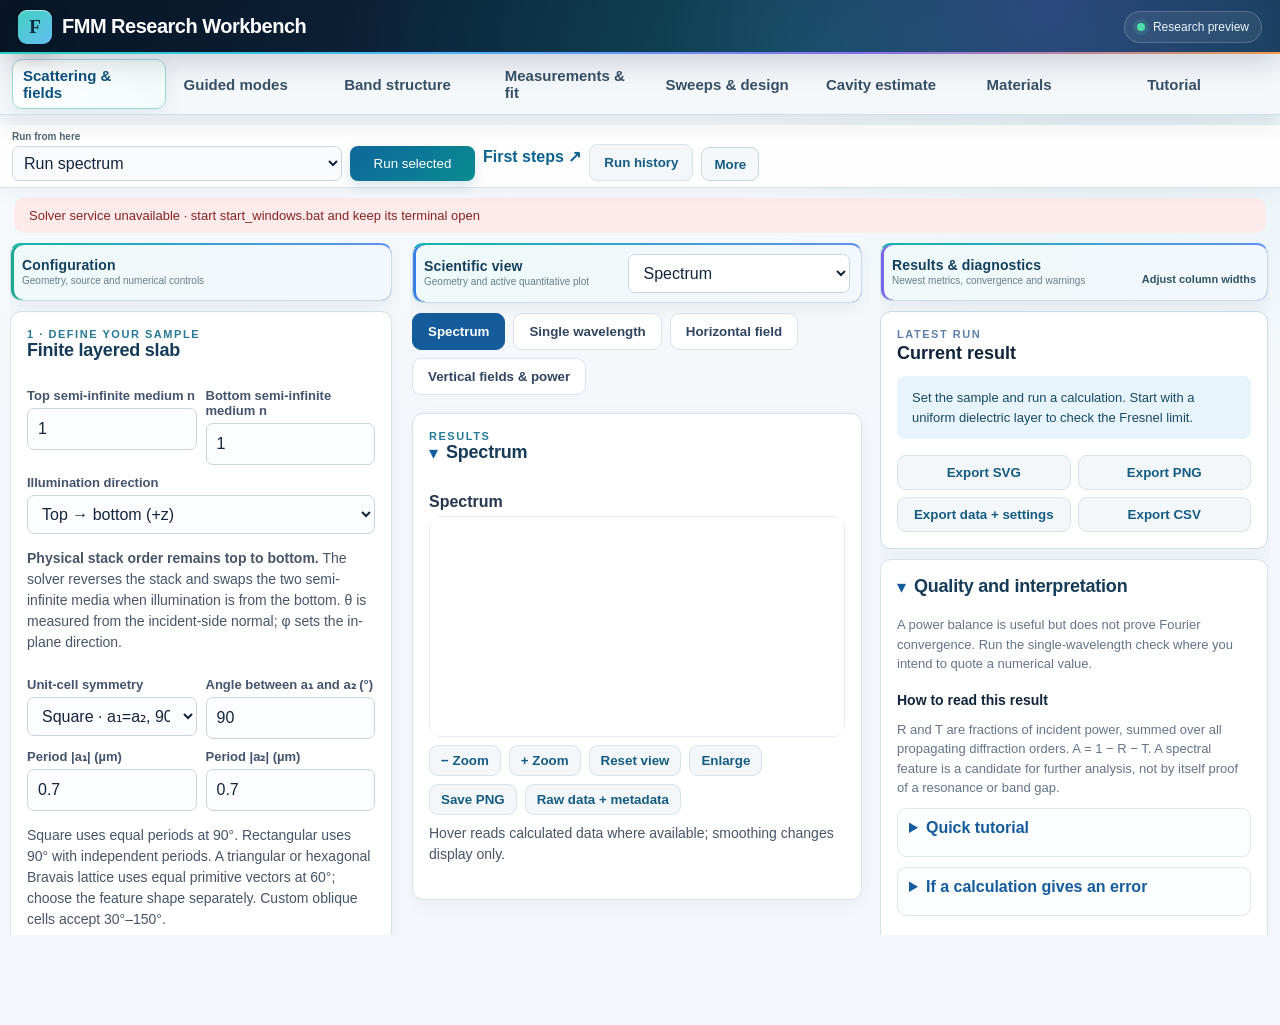
==== commit 040e4423: "Refine persistent workspace and geometry editing" ====
--- a/index.html
+++ b/index.html
@@ -109,9 +109,9 @@
 function updateStructureDetails(){let root=$('structureDetails');root.innerHTML='';layerValues().forEach((l,i)=>{let item=document.createElement('li');item.textContent=`Layer ${i+1}: ${l.kind}, ${l.thickness_um} µm thick; ${l.background_material==='dielectric'?'constant n='+l.background_n:l.background_material} background${l.kind==='uniform'?'':'; '+(l.feature_material==='dielectric'?'constant n='+l.feature_n:l.feature_material)+' feature, width '+l.fill_x+' of x period'}.`;root.append(item)})}
 updateStructureDetails();document.addEventListener('input',e=>{if(e.target.closest('aside')){renderStructure();updateStructureDetails()}});document.addEventListener('change',e=>{if(e.target.closest('aside')){renderStructure();updateStructureDetails()}});$('saveStructure').onclick=()=>$('structure').toBlob(blob=>download(blob,'fmm_structure.png'),'image/png');
 const resultViews={};
-function captureResultView(name){if(!name||!$('plot'))return;let panel=$('convergencePanel');resultViews[name]={plot:$('plot').toDataURL('image/png'),statusClass:$('status').className,statusHtml:$('status').innerHTML,metricsHtml:$('metrics').innerHTML,metricsHidden:$('metrics').hidden,quality:$('quality').innerHTML,interpretation:$('interpretation').innerHTML,convergence:panel&&!panel.hidden&&$('convergencePlot')?$('convergencePlot').toDataURL('image/png'):null,last,lastKind,lastModel,lastFull,fieldData,exports:['exportSvg','exportPng','exportJson','exportCsv'].map(id=>$(id).disabled)} }
+function captureResultView(name){if(!name||!$('plot'))return;let panel=$('convergencePanel');resultViews[name]={plot:$('plot').toDataURL('image/png'),chart:$('plot')._chart||null,researchHeat:$('plot')._researchHeat||null,statusClass:$('status').className,statusHtml:$('status').innerHTML,metricsHtml:$('metrics').innerHTML,metricsHidden:$('metrics').hidden,quality:$('quality').innerHTML,interpretation:$('interpretation').innerHTML,convergence:panel&&!panel.hidden&&$('convergencePlot')?$('convergencePlot').toDataURL('image/png'):null,last,lastKind,lastModel,lastFull,fieldData,exports:['exportSvg','exportPng','exportJson','exportCsv'].map(id=>$(id).disabled)} }
 function paintDataUrl(canvas,url){let ctx=canvas.getContext('2d');ctx.clearRect(0,0,canvas.width,canvas.height);if(!url)return;let image=new Image();image.onload=()=>ctx.drawImage(image,0,0,canvas.width,canvas.height);image.src=url}
-function restoreResultView(name){let view=resultViews[name],panel=$('convergencePanel');if(!view){status(workflowIntro[name]);metrics(null);paintDataUrl($('plot'),null);$('quality').textContent='Run this calculation to see its numerical checks and interpretation.';$('interpretation').textContent=workflowIntro[name];if(panel)panel.hidden=true;fieldPanel.hidden=true;fieldData=null;for(const id of ['exportSvg','exportPng','exportJson','exportCsv'])$(id).disabled=true;last=null;return}$('status').className=view.statusClass;$('status').innerHTML=view.statusHtml;$('metrics').innerHTML=view.metricsHtml;$('metrics').hidden=view.metricsHidden;$('quality').innerHTML=view.quality;$('interpretation').innerHTML=view.interpretation;paintDataUrl($('plot'),view.plot);last=view.last;lastKind=view.lastKind;lastModel=view.lastModel;lastFull=view.lastFull;fieldData=view.fieldData;fieldPanel.hidden=name!=='field';view.exports.forEach((disabled,i)=>$(['exportSvg','exportPng','exportJson','exportCsv'][i]).disabled=disabled);if(panel){panel.hidden=!view.convergence;if(view.convergence)paintDataUrl($('convergencePlot'),view.convergence)}}
+function restoreResultView(name){let view=resultViews[name],panel=$('convergencePanel'),canvas=$('plot');plotTip.style.display='none';if(typeof mapTip!=='undefined')mapTip.style.display='none';if(!view){delete canvas._chart;delete canvas._researchHeat;status(workflowIntro[name]);metrics(null);paintDataUrl(canvas,null);$('quality').textContent='Run this calculation to see its numerical checks and interpretation.';$('interpretation').textContent=workflowIntro[name];if(panel)panel.hidden=true;fieldPanel.hidden=true;fieldData=null;for(const id of ['exportSvg','exportPng','exportJson','exportCsv'])$(id).disabled=true;last=null;return}if(view.chart)canvas._chart=view.chart;else delete canvas._chart;if(view.researchHeat)canvas._researchHeat=view.researchHeat;else delete canvas._researchHeat;$('status').className=view.statusClass;$('status').innerHTML=view.statusHtml;$('metrics').innerHTML=view.metricsHtml;$('metrics').hidden=view.metricsHidden;$('quality').innerHTML=view.quality;$('interpretation').innerHTML=view.interpretation;paintDataUrl(canvas,view.plot);last=view.last;lastKind=view.lastKind;lastModel=view.lastModel;lastFull=view.lastFull;fieldData=view.fieldData;fieldPanel.hidden=name!=='field';view.exports.forEach((disabled,i)=>$(['exportSvg','exportPng','exportJson','exportCsv'][i]).disabled=disabled);if(panel){panel.hidden=!view.convergence;if(view.convergence)paintDataUrl($('convergencePlot'),view.convergence)}}
 function projectInputs(){let values={};document.querySelectorAll('input[id]:not([type=file]),select[id],textarea[id]').forEach(e=>{if(!e.closest('#layers'))values[e.id]=e.type==='checkbox'?e.checked:e.value});return values}
 function projectDocument(){captureResultView(tab);return {format:'fmm-research-workbench-project',version:1,savedAt:new Date().toISOString(),workspace:document.querySelector('.workspace-nav button.active')?.dataset.workspace||'scattering',tab,inputs:projectInputs(),layers:layerValues(),resultViews,extras:window.collectWorkbenchProjectExtras?.()||{}}}
 $('saveProject').onclick=()=>{let project=projectDocument();download(new Blob([JSON.stringify(project,null,2)],{type:'application/json'}),'fmm_project.json');$('projectStatus').textContent='Project saved with inputs and cached result views.'};
@@ -130,6 +130,7 @@
 function metrics(items){let root=$('metrics');root.hidden=!items;root.innerHTML=items?items.map(([name,value])=>`<div class="metric"><span>${name}</span><strong>${value}</strong></div>`).join(''):''}
 function drawLines(series,xlabel,ylabel,ticks=null){
   let c=$('plot'),ctx=c.getContext('2d'),w=c.width,h=c.height,labels=series.filter(s=>s.label),columns=Math.max(1,Math.min(4,labels.length)),legendRows=Math.max(1,Math.ceil(labels.length/columns)),p={l:105,r:45,t:32+legendRows*27,b:78};
+  delete c._researchHeat;
   ctx.fillStyle='white';ctx.fillRect(0,0,w,h);
   let vals=series.flatMap(s=>s.y).filter(Number.isFinite),xs=series.flatMap(s=>s.x).filter(Number.isFinite),xmin=Math.min(...xs),xmax=Math.max(...xs),rawMin=Math.min(...vals),rawMax=Math.max(...vals),unitRange=rawMin>=0&&rawMax<=1,ymin=unitRange?0:rawMin,ymax=unitRange?1:rawMax;
   if(xmax===xmin)xmax=xmin+1;if(ymax===ymin){let pad=Math.max(1e-9,Math.abs(ymax)*.05);ymin-=pad;ymax+=pad}else if(!unitRange){let pad=.06*(ymax-ymin);ymin-=pad;ymax+=pad}
@@ -148,11 +149,11 @@
 function appendSpectrumDiagnostics(container,diagnostics){if(!diagnostics?.failed_points)return;let details=document.createElement('details'),summary=document.createElement('summary'),intro=document.createElement('p'),table=document.createElement('table');details.open=diagnostics.computed_points===0;summary.textContent=`Why ${diagnostics.failed_points} wavelength point${diagnostics.failed_points===1?'':'s'} failed`;intro.textContent=`${diagnostics.computed_points} of ${diagnostics.requested_points} points produced numerical values. Repeated failures are grouped below.`;let head=document.createElement('tr');for(const label of ['Points','Affected wavelength range','Solver message','What to change']){let th=document.createElement('th');th.textContent=label;head.append(th)}table.append(head);for(const cause of diagnostics.causes||[]){let row=document.createElement('tr'),values=[cause.count,`${Number(cause.first_wavelength_um).toPrecision(7)}–${Number(cause.last_wavelength_um).toPrecision(7)} µm`,cause.message,cause.suggestion];for(const value of values){let cell=document.createElement('td');cell.textContent=value;row.append(cell)}table.append(row)}details.append(summary,intro,table);container.append(details)}
 function drawVerticalSection(data,key){let values=data[key],signed=['Sx','Sy','Sz'].includes(key)||key.endsWith('_phase_deg'),c=$('plot'),g=c.getContext('2d'),h=values.length,w=values[0].length,flat=values.flat().filter(Number.isFinite),limit=Math.max(1e-12,...flat.map(Math.abs)),max=Math.max(...flat),im=g.createImageData(w,h);delete c._chart;for(let y=0;y<h;y++)for(let x=0;x<w;x++){let raw=values[h-1-y][x],i=4*(y*w+x);if(signed){let v=Math.max(-1,Math.min(1,raw/limit)),fade=1-Math.abs(v);im.data[i]=v>=0?220:Math.floor(230*fade);im.data[i+1]=Math.floor(65+165*fade);im.data[i+2]=v<0?220:Math.floor(230*fade)}else{let v=Math.sqrt(Math.max(0,raw)/Math.max(max,1e-12));im.data[i]=Math.floor(255*v);im.data[i+1]=Math.floor(155*v*v);im.data[i+2]=Math.floor(65+160*(1-v))}im.data[i+3]=255}let small=document.createElement('canvas');small.width=w;small.height=h;small.getContext('2d').putImageData(im,0,0);g.fillStyle='white';g.fillRect(0,0,c.width,c.height);g.imageSmoothingEnabled=$('vizSmoothing')?.value==='smooth';g.imageSmoothingQuality='high';let left=90,top=30,pw=c.width-310,ph=c.height-100;g.drawImage(small,left,top,pw,ph);g.strokeStyle='#263b50';g.strokeRect(left,top,pw,ph);g.fillStyle='#25364c';g.font='18px Segoe UI';g.fillText(data.plane==='xz'?'position along a₁':'position along a₂',330,c.height-28);g.save();g.translate(28,330);g.rotate(-Math.PI/2);g.fillText('z through stack (µm)',0,0);g.restore();g.fillText(key,c.width-195,65);g.font='15px Segoe UI';g.fillText(signed?`± scale ${limit.toPrecision(4)}`:`maximum ${max.toPrecision(4)}`,c.width-195,95);let total=data.layer_absorption.reduce((a,b)=>a+b.A,0);g.fillText(`Σ layer A ${total.toFixed(5)}`,c.width-195,130);c._researchHeat={values,nx:w,ny:h,left,top,pw,ph,x0:Number(data.coordinate[0]),x1:Number(data.coordinate.at(-1)),y0:Number(data.z_um[0]),y1:Number(data.z_um.at(-1)),xlabel:data.plane==='xz'?'position along a₁':'position along a₂',ylabel:'z through stack (µm)',label:key,topDown:false};installMapHover(c)}
 function enableExport(kind,result,usedModel,fullResult=null){last=result;lastKind=kind;lastModel=usedModel;lastFull=fullResult||result;for(const id of ['exportSvg','exportPng','exportJson'])$(id).disabled=false;$('exportCsv').disabled=kind!=='spectrum'}
-$('run').onclick=async()=>{let plotCanvas=$('plot'),plotContext=plotCanvas.getContext('2d'),previousRun={hasResult:Boolean(last||plotCanvas._chart),image:plotContext.getImageData(0,0,plotCanvas.width,plotCanvas.height),chart:plotCanvas._chart,quality:$('quality').innerHTML};delete plotCanvas.dataset.resultState;let submittedModel=null;metrics(null);status('Calculating…');$('run').disabled=true;try{let m=tab==='bands'?bandModel():model();submittedModel=m;if(tab==='vertical')m.wavelength_um=number('vertical_wavelength');let data;if(tab==='bands'){data=await request('bands',{model:m});let x=data.distance;let colors=['#1769aa','#d9772d'];let series=[];for(const [j,key] of ['TE','TM'].entries())for(let b=0;b<Math.min(5,data[key][0].length);b++)series.push({x,y:data[key].map(row=>row[b]),label:b===0?key:'',color:colors[j]});drawLines(series,'Bloch wavevector','Normalized frequency',data.ticks.map((index,i)=>[x[index],data.tick_labels[i]]));let c=data.convergence,pass=Object.values(c.converged_by_band).flat().every(Boolean);status(pass?`Band convergence passed for all shown bands at orders ${c.order_pair.join(' and ')}.`:`Band convergence FAILED for one or more curves at orders ${c.order_pair.join(' and ')}. Treat those bands as exploratory.`,pass?'ok':'bad');$('quality').innerHTML='TE = H<sub>z</sub>; TM = E<sub>z</sub> in the MPB convention. Infinite, lossless 2D crystal; these are not finite-slab resonances.<br>Maximum frequency change by band: '+['TE','TM'].map(k=>`${k}: ${c.max_change_by_band[k].map(v=>v.toFixed(4)).join(', ')}`).join('<br>');let gaps=pathBandGaps(data,m);$('quality').innerHTML+=gaps.length?'<h3>Candidate gaps along the plotted path</h3><table><tr><th>Pol.</th><th>Bands</th><th>a/λ bounds</th><th>Relative width</th><th>λ interval for entered a</th><th>Edges converged</th></tr>'+gaps.map(g=>`<tr><td>${g.pol}</td><td>${g.between}</td><td>${g.lower.toFixed(4)}–${g.upper.toFixed(4)}</td><td>${(100*g.relative).toFixed(2)}%</td><td>${g.lambdaShort.toFixed(4)}–${g.lambdaLong.toFixed(4)} µm</td><td>${g.converged?'yes':'no'}</td></tr>`).join('')+'</table><p>A gap along Γ–X–M–Γ or Γ–M–K–Γ is a candidate directional gap. Search the full irreducible Brillouin zone before calling it complete.</p>':'<p>No separation between adjacent shown bands was found along this sampled path.</p>';if(pass)enableExport('bands',data,m);else{for(const id of ['exportSvg','exportPng','exportJson','exportCsv'])$(id).disabled=true}}
+$('run').onclick=async()=>{let plotCanvas=$('plot'),plotContext=plotCanvas.getContext('2d'),previousRun={hasResult:Boolean(last||plotCanvas._chart||plotCanvas._researchHeat),image:plotContext.getImageData(0,0,plotCanvas.width,plotCanvas.height),chart:plotCanvas._chart,researchHeat:plotCanvas._researchHeat,quality:$('quality').innerHTML};delete plotCanvas.dataset.resultState;let submittedModel=null;metrics(null);status('Calculating…');$('run').disabled=true;try{let m=tab==='bands'?bandModel():model();submittedModel=m;if(tab==='vertical')m.wavelength_um=number('vertical_wavelength');let data;if(tab==='bands'){data=await request('bands',{model:m});let x=data.distance;let colors=['#1769aa','#d9772d'];let series=[];for(const [j,key] of ['TE','TM'].entries())for(let b=0;b<Math.min(5,data[key][0].length);b++)series.push({x,y:data[key].map(row=>row[b]),label:b===0?key:'',color:colors[j]});drawLines(series,'Bloch wavevector','Normalized frequency',data.ticks.map((index,i)=>[x[index],data.tick_labels[i]]));let c=data.convergence,pass=Object.values(c.converged_by_band).flat().every(Boolean);status(pass?`Band convergence passed for all shown bands at orders ${c.order_pair.join(' and ')}.`:`Band convergence FAILED for one or more curves at orders ${c.order_pair.join(' and ')}. Treat those bands as exploratory.`,pass?'ok':'bad');$('quality').innerHTML='TE = H<sub>z</sub>; TM = E<sub>z</sub> in the MPB convention. Infinite, lossless 2D crystal; these are not finite-slab resonances.<br>Maximum frequency change by band: '+['TE','TM'].map(k=>`${k}: ${c.max_change_by_band[k].map(v=>v.toFixed(4)).join(', ')}`).join('<br>');let gaps=pathBandGaps(data,m);$('quality').innerHTML+=gaps.length?'<h3>Candidate gaps along the plotted path</h3><table><tr><th>Pol.</th><th>Bands</th><th>a/λ bounds</th><th>Relative width</th><th>λ interval for entered a</th><th>Edges converged</th></tr>'+gaps.map(g=>`<tr><td>${g.pol}</td><td>${g.between}</td><td>${g.lower.toFixed(4)}–${g.upper.toFixed(4)}</td><td>${(100*g.relative).toFixed(2)}%</td><td>${g.lambdaShort.toFixed(4)}–${g.lambdaLong.toFixed(4)} µm</td><td>${g.converged?'yes':'no'}</td></tr>`).join('')+'</table><p>A gap along Γ–X–M–Γ or Γ–M–K–Γ is a candidate directional gap. Search the full irreducible Brillouin zone before calling it complete.</p>':'<p>No separation between adjacent shown bands was found along this sampled path.</p>';if(pass)enableExport('bands',data,m);else{for(const id of ['exportSvg','exportPng','exportJson','exportCsv'])$(id).disabled=true}}
 else if(tab==='spectrum'){data=await request('spectrum',{model:m,start:number('start'),stop:number('stop'),points:number('points')});let rows=data.rows.filter(r=>r.status==='converged'||r.status==='unconverged'),passed=rows.filter(r=>r.status==='converged'),x=rows.map(r=>r.wavelength_um);if(!rows.length){let primary=data.diagnostics?.causes?.[0],error=Error(`No wavelength points produced numerical values. ${data.diagnostics?.failed_points||data.rows.length} point(s) failed.${primary?` Primary solver message: ${primary.message} Recommended change: ${primary.suggestion}`:''}`);error.runDiagnostics=data.diagnostics;throw error}drawLines([['R','#2666b4'],['T','#159467'],['A','#d9772d']].map(([key,color])=>({x,y:rows.map(r=>r[key]),label:key,color})).concat([{x,y:rows.map(r=>r.R+r.T+r.A),label:'R+T+A',color:'#5b6470'}]),'Wavelength (µm)','Incident power fraction');let allpass=passed.length===data.rows.length;status(allpass?`All ${passed.length} wavelength points passed the Fourier-order check. Verify geometry-grid convergence for publication.`:`${passed.length} of ${data.rows.length} points passed; ${data.diagnostics?.unconverged_points||0} were computed but unconverged and ${data.diagnostics?.failed_points||0} failed without values. Open the failure summary below, then inspect important points in Single wavelength.`,allpass?'ok':'bad');$('quality').textContent='A = 1 − R − T. Each wavelength is compared at multiple Fourier orders. This does not test grid resolution or uncertainty in measured material data.';appendSpectrumDiagnostics($('quality'),data.diagnostics);if(allpass)enableExport('spectrum',data,m);else{for(const id of ['exportSvg','exportPng','exportJson','exportCsv'])$(id).disabled=true}}
 else if(tab==='single'){data=await request('solve',{model:m});let q=data.convergence,g=data.grid_convergence,r=data.result;let good=q.converged&&q.physical_balance_ok&&g.converged;metrics(good?[['Reflectance R',r.R.toFixed(4)],['Transmittance T',r.T.toFixed(4)],['Absorptance A',r.A.toFixed(4)]]:null);status(good?`Order and grid checks passed (changes ${q.max_change.toFixed(4)} and ${g.max_change.toFixed(4)}).`:`Validation FAILED: Fourier-order change ${q.max_change.toFixed(4)}, grid change ${g.max_change.toFixed(4)}; tolerance ${q.tolerance}. Numerical values appear only in the study below; do not cite them.`,good?'ok':'bad');$('quality').innerHTML='<strong>Order study</strong><table><tr><th>Actual Fourier orders</th><th>R</th><th>T</th><th>A</th></tr>'+q.samples.map(s=>`<tr><td>${s.actual_orders}</td><td>${s.R.toFixed(5)}</td><td>${s.T.toFixed(5)}</td><td>${s.A.toFixed(5)}</td></tr>`).join('')+'</table><p>Grid comparison: '+g.grid_pair.join(' vs ')+' cells per axis; maximum change '+g.max_change.toFixed(5)+'. Material uncertainty is not included.</p>';if(r.fourier_factorization){let f=r.fourier_factorization;$('quality').innerHTML+=`<h3>Fourier factorization used</h3><p><strong>${f.classification.replaceAll('_',' ')}</strong>. ${f.applicability}</p><p class="muted">ε operator: ${f.epsilon_operator}; inverse operator: ${f.inverse_operator}. Normal-vector factorization: ${f.normal_vector_factorization?'yes':'no'}. ${f.required_validation}</p>`}if(r.order_amplitudes){let dominant=(port)=>{let ex=port.Ex,ey=port.Ey;return ex.magnitude>=ey.magnitude?['Eₓ',ex]:['Eᵧ',ey]};$('quality').innerHTML+='<h3>Propagating diffraction-order fields</h3><table><tr><th>(m,n)</th><th>R</th><th>Reflected dominant E</th><th>|E|</th><th>Phase</th><th>T</th><th>Transmitted dominant E</th><th>|E|</th><th>Phase</th></tr>'+r.order_amplitudes.map(o=>{let a=dominant(o.reflected),b=dominant(o.transmitted);return `<tr><td>(${o.m},${o.n})</td><td>${o.R.toFixed(6)}</td><td>${a[0]}</td><td>${a[1].magnitude.toPrecision(5)}</td><td>${a[1].phase_deg.toFixed(2)}°</td><td>${o.T.toFixed(6)}</td><td>${b[0]}</td><td>${b[1].magnitude.toPrecision(5)}</td><td>${b[1].phase_deg.toFixed(2)}°</td></tr>`}).join('')+'</table><h3>Jones and Stokes radiation channels</h3><table><tr><th>(m,n)</th><th>Port</th><th>Power</th><th>Angle</th><th>|Eₚ|</th><th>|Eₛ|</th><th>S₁/S₀</th><th>S₂/S₀</th><th>S₃/S₀</th><th>Orientation</th><th>Ellipticity</th></tr>'+r.order_amplitudes.flatMap(o=>[['Reflected',o.R,o.reflected_angle_deg,o.reflected_polarization],['Transmitted',o.T,o.transmitted_angle_deg,o.transmitted_polarization]].filter(v=>v[1]>1e-12).map(v=>`<tr><td>(${o.m},${o.n})</td><td>${v[0]}</td><td>${v[1].toPrecision(6)}</td><td>${v[2].toFixed(3)}°</td><td>${v[3].Ep.magnitude.toPrecision(5)}</td><td>${v[3].Es.magnitude.toPrecision(5)}</td><td>${v[3].normalized.S1.toFixed(4)}</td><td>${v[3].normalized.S2.toFixed(4)}</td><td>${v[3].normalized.S3.toFixed(4)}</td><td>${v[3].orientation_deg.toFixed(2)}°</td><td>${v[3].ellipticity_deg.toFixed(2)}°</td></tr>`)).join('')+'</table><p>Each row uses that outgoing order’s local right-handed p/s basis. S₃ = −2 Im(EₚEₛ*)/S₀; its handedness therefore follows this stated convention. Orientation and ellipticity are undefined when S₀ is numerically zero, and such channels are omitted. These are discrete scattering-channel polarizations, not a sampled far-field vortex or topological-charge calculation.</p><p>Complex Cartesian field coefficients use the incident-wave phase reference. Inspect the exported JSON for every E/H component, complex Jones coefficient, and Stokes value. Evanescent orders are omitted from this propagating-power table.</p>'}else $('quality').innerHTML+='<p>Coherent order phases are unavailable for unpolarized light because it is an incoherent average of separate s and p calculations.</p>';let x=q.samples.map(s=>s.actual_orders);drawLines([['R','#2666b4'],['T','#159467'],['A','#d9772d']].map(([key,color])=>({x,y:q.samples.map(s=>s[key]),label:key,color})),'Fourier orders','Incident power fraction');if(good)enableExport('spectrum',{rows:[{wavelength_um:m.wavelength_um,R:r.R,T:r.T,A:r.A,status:'converged'}]},m,data);else{for(const id of ['exportSvg','exportPng','exportJson','exportCsv'])$(id).disabled=true}}
 else if(tab==='vertical'){data=await request('vertical_field',{model:m,plane:$('verticalPlane').value,fixed_fraction:number('verticalFixed'),lateral_points:number('verticalLateral'),points_per_layer:number('verticalZPoints'),exterior_depth_um:number('verticalExteriorDepth')});verticalData=data;drawVerticalSection(data,$('verticalVariable').value);let total=data.layer_absorption.reduce((a,b)=>a+b.A,0),global=await request('solve',{model:m}),expected=global.result.A,mismatch=Math.abs(total-expected);status(`Vertical ${data.plane} section calculated. Layer flux losses sum to ${total.toFixed(6)}; global A is ${expected.toFixed(6)}; mismatch ${mismatch.toExponential(2)}.`,mismatch<1e-3?'ok':'warn');$('quality').innerHTML='<strong>Layer-resolved flux balance</strong><table><tr><th>Layer</th><th>Incoming Sᶻ</th><th>Outgoing Sᶻ</th><th>Boundary A</th><th>Volume A</th><th>|difference|</th></tr>'+data.layer_absorption.map((v,i)=>{let w=data.volume_absorption[i];return `<tr><td>${v.layer}</td><td>${v.top_flux.toFixed(6)}</td><td>${v.bottom_flux.toFixed(6)}</td><td>${v.A.toFixed(6)}</td><td>${w.A_volume.toFixed(6)}</td><td>${Math.abs(v.A-w.A_volume).toExponential(2)}</td></tr>`}).join('')+'</table><p>Negative tiny values can be numerical noise. The local loss-density map shows where Im(ε)|E|² dissipates power. Volume A integrates this density over the complete sampled unit cell and layer thickness; compare it with Boundary A. Increase samples per layer and geometry grid if they disagree.</p><p><strong>Energy model:</strong> '+(data.energy_density.weak_loss_valid?'Weak-loss Brillouin estimate available. It includes ε′−λdε′/dλ and all selected materials satisfy k/n ≤ 0.01.':'One or more materials fail the weak-loss condition. Do not interpret the Brillouin map as stored energy; use Poynting flow and absorption density.')+'</p>';$('interpretation').textContent='Fields are complex harmonic solutions shown as magnitudes or time-averaged Poynting components. Confirm the global convergence result and repeat this map at higher order and spatial sampling before interpreting hotspots.';if(global.convergence.converged&&global.grid_convergence.converged&&mismatch<1e-3)enableExport('vertical',data,m,global);else{for(const id of ['exportSvg','exportPng','exportJson','exportCsv'])$(id).disabled=true}}
-else{data=await request('field',{model:m,layer_index:number('layer_index')-1,z_fraction:number('z_fraction')});drawHeat(data.intensity);let q=data.validation;status(q.converged?`Field-map order and grid checks passed (relative RMS ${q.order_error_rms.toFixed(3)}, ${q.grid_error_rms.toFixed(3)}).`:`Field-map convergence FAILED (relative RMS ${q.order_error_rms.toFixed(3)}, ${q.grid_error_rms.toFixed(3)}; limit ${q.tolerance}). Map is exploratory.`,q.converged?'ok':'bad');$('quality').textContent='Horizontal x–y slice inside a patterned layer. Relative |E|² for unit incident amplitude; not absolute experimental intensity. Local peaks can depend on resolution and material detail.';if(q.converged)enableExport('field',data,m);else{for(const id of ['exportSvg','exportPng','exportJson','exportCsv'])$(id).disabled=true}}}catch(error){metrics(null);let c=$('plot'),g=c.getContext('2d'),quality=$('quality'),diagnostic=document.createElement('div');diagnostic.className='run-diagnostic';let title=document.createElement('strong');title.textContent='Current calculation failed';let message=document.createElement('p');message.textContent=error.message;let settings=document.createElement('pre'),m=submittedModel||{};settings.textContent=JSON.stringify({calculation:tab,wavelength_um:m.wavelength_um,theta_deg:m.theta_deg,phi_deg:m.phi_deg,polarization:m.polarization,order_budget:m.order_budget,grid_size:m.grid_size,layer_count:m.layers?.length},null,2);diagnostic.append(title,message);appendSpectrumDiagnostics(diagnostic,error.runDiagnostics);diagnostic.append(settings);quality.innerHTML='';quality.append(diagnostic);if(previousRun.hasResult){g.putImageData(previousRun.image,0,0);g.fillStyle='rgba(255,247,220,.94)';g.fillRect(0,0,c.width,62);g.fillStyle='#8a4b00';g.font='bold 22px Segoe UI';g.fillText('Previous successful result — current run failed',55,39);c._chart=previousRun.chart;c.dataset.resultState='previous';let details=document.createElement('details'),summary=document.createElement('summary'),report=document.createElement('div');summary.textContent='Previous successful quality report (comparison only)';report.innerHTML=previousRun.quality;details.append(summary,report);quality.append(details);status(`${error.message} The previous successful plot is retained and clearly labelled for debugging; it is not the result of these settings.`,'bad')}else{g.fillStyle='white';g.fillRect(0,0,c.width,c.height);g.fillStyle='#9b2c2c';g.font='bold 26px Segoe UI';g.fillText('Current calculation failed',75,105);g.fillStyle='#3d5065';g.font='17px Segoe UI';g.fillText('Correct the input and run again. No earlier result is available.',75,145);c._chart=null;status(`${error.message} No earlier successful result is available for comparison.`,'bad')}}finally{$('run').disabled=false}};
+else{data=await request('field',{model:m,layer_index:number('layer_index')-1,z_fraction:number('z_fraction')});drawHeat(data.intensity);let q=data.validation;status(q.converged?`Field-map order and grid checks passed (relative RMS ${q.order_error_rms.toFixed(3)}, ${q.grid_error_rms.toFixed(3)}).`:`Field-map convergence FAILED (relative RMS ${q.order_error_rms.toFixed(3)}, ${q.grid_error_rms.toFixed(3)}; limit ${q.tolerance}). Map is exploratory.`,q.converged?'ok':'bad');$('quality').textContent='Horizontal x–y slice inside a patterned layer. Relative |E|² for unit incident amplitude; not absolute experimental intensity. Local peaks can depend on resolution and material detail.';if(q.converged)enableExport('field',data,m);else{for(const id of ['exportSvg','exportPng','exportJson','exportCsv'])$(id).disabled=true}}}catch(error){metrics(null);let c=$('plot'),g=c.getContext('2d'),quality=$('quality'),diagnostic=document.createElement('div');diagnostic.className='run-diagnostic';let title=document.createElement('strong');title.textContent='Current calculation failed';let message=document.createElement('p');message.textContent=error.message;let settings=document.createElement('pre'),m=submittedModel||{};settings.textContent=JSON.stringify({calculation:tab,wavelength_um:m.wavelength_um,theta_deg:m.theta_deg,phi_deg:m.phi_deg,polarization:m.polarization,order_budget:m.order_budget,grid_size:m.grid_size,layer_count:m.layers?.length},null,2);diagnostic.append(title,message);appendSpectrumDiagnostics(diagnostic,error.runDiagnostics);diagnostic.append(settings);quality.innerHTML='';quality.append(diagnostic);if(previousRun.hasResult){g.putImageData(previousRun.image,0,0);g.fillStyle='rgba(255,247,220,.94)';g.fillRect(0,0,c.width,62);g.fillStyle='#8a4b00';g.font='bold 22px Segoe UI';g.fillText('Previous successful result — current run failed',55,39);if(previousRun.chart)c._chart=previousRun.chart;else delete c._chart;if(previousRun.researchHeat)c._researchHeat=previousRun.researchHeat;else delete c._researchHeat;c.dataset.resultState='previous';let details=document.createElement('details'),summary=document.createElement('summary'),report=document.createElement('div');summary.textContent='Previous successful quality report (comparison only)';report.innerHTML=previousRun.quality;details.append(summary,report);quality.append(details);status(`${error.message} The previous successful plot is retained and clearly labelled for debugging; it is not the result of these settings.`,'bad')}else{g.fillStyle='white';g.fillRect(0,0,c.width,c.height);g.fillStyle='#9b2c2c';g.font='bold 26px Segoe UI';g.fillText('Current calculation failed',75,105);g.fillStyle='#3d5065';g.font='17px Segoe UI';g.fillText('Correct the input and run again. No earlier result is available.',75,145);delete c._chart;delete c._researchHeat;status(`${error.message} No earlier successful result is available for comparison.`,'bad')}}finally{$('run').disabled=false}};
 function download(blob,name){let a=document.createElement('a'),url=URL.createObjectURL(blob);a.href=url;a.download=name;a.click();setTimeout(()=>URL.revokeObjectURL(url),1000)}
 async function figure(fmt){if(!last)return;let selected=lastKind==='field'?$('fieldVariable').value:'intensity',result=lastKind==='field'?{...last,selected_component:selected}:last;let response=await fetch('/api/figure',{method:'POST',headers:{'Content-Type':'application/json'},body:JSON.stringify({kind:lastKind,result,title:lastKind==='bands'?'2D photonic crystal bands':lastKind==='field'?`Electric field: ${selected}`:'Optical spectrum',format:fmt})});if(!response.ok){let e=await response.json();return status(e.error,'bad')}download(await response.blob(),`fmm_${lastKind}_${selected}.${fmt}`)}
 $('run').addEventListener('click',()=>{last=null;for(const id of ['exportSvg','exportPng','exportJson','exportCsv'])$(id).disabled=true});$('exportSvg').onclick=()=>figure('svg');$('exportPng').onclick=()=>figure('png');$('exportJson').onclick=()=>download(new Blob([JSON.stringify({model:lastModel,result:lastFull},null,2)],{type:'application/json'}),'fmm_result.json');$('exportCsv').onclick=()=>{if(lastKind!=='spectrum')return status('CSV is available for spectra; use JSON for fields and bands.','warn');let rows=last.rows.filter(r=>r.status==='converged'),keys=['wavelength_um','R','T','A','R0','T0'];download(new Blob([keys.join(',')+'\n'+rows.map(r=>keys.map(k=>r[k]??'').join(',')).join('\n')],{type:'text/csv'}),'fmm_spectrum.csv')};
@@ -315,7 +316,7 @@
 $('run').addEventListener('click',()=>resultCard.scrollIntoView({behavior:'smooth',block:'start'}));$('runWaveguide').addEventListener('click',()=>modeResultCard.scrollIntoView({behavior:'smooth',block:'start'}));
 let structureView={azimuth:0,elevation:28,zoom:1},structureDrag=null;let previewChooser=document.createElement('div');previewChooser.innerHTML='<label for="previewLayer">Layer shown in top view</label><select id="previewLayer"></select>';$('structure').parentElement.before(previewChooser);function updatePreviewLayers(){let select=$('previewLayer'),current=select.value;select.innerHTML='';layerValues().forEach((_,i)=>{let option=document.createElement('option');option.value=String(i+1);option.textContent=`Layer ${i+1}`;select.append(option)});select.value=current||'1'}$('previewLayer').onchange=()=>renderStructure();updatePreviewLayers();let structureControls=document.createElement('div');structureControls.className='actions';structureControls.innerHTML='<button id="rotateLeft" class="secondary" type="button">↶ Rotate</button><button id="rotateRight" class="secondary" type="button">Rotate ↷</button><button id="tiltUp" class="secondary" type="button">Tilt ↑</button><button id="tiltDown" class="secondary" type="button">Tilt ↓</button><button id="structureZoomOut" class="secondary" type="button">− Zoom</button><button id="structureZoomIn" class="secondary" type="button">+ Zoom</button><button id="structureViewReset" class="secondary" type="button">Reset view</button>';$('structure').parentElement.after(structureControls);$('rotateLeft').onclick=()=>{structureView.azimuth-=15;renderStructure()};$('rotateRight').onclick=()=>{structureView.azimuth+=15;renderStructure()};$('tiltUp').onclick=()=>{structureView.elevation=Math.min(82,structureView.elevation+8);renderStructure()};$('tiltDown').onclick=()=>{structureView.elevation=Math.max(-20,structureView.elevation-8);renderStructure()};$('structureZoomOut').onclick=()=>{structureView.zoom=Math.max(.65,structureView.zoom-.1);renderStructure()};$('structureZoomIn').onclick=()=>{structureView.zoom=Math.min(1.7,structureView.zoom+.1);renderStructure()};$('structureViewReset').onclick=()=>{structureView={azimuth:0,elevation:28,zoom:1};renderStructure()};$('structure').style.cursor='grab';$('structure').addEventListener('pointerdown',event=>{structureDrag={x:event.clientX,y:event.clientY,azimuth:structureView.azimuth,elevation:structureView.elevation};$('structure').setPointerCapture(event.pointerId);$('structure').style.cursor='grabbing'});$('structure').addEventListener('pointermove',event=>{if(!structureDrag)return;structureView.azimuth=structureDrag.azimuth+(event.clientX-structureDrag.x)*.35;structureView.elevation=Math.max(-20,Math.min(82,structureDrag.elevation-(event.clientY-structureDrag.y)*.25));renderStructure()});$('structure').addEventListener('pointerup',()=>{structureDrag=null;$('structure').style.cursor='grab'});$('structure').addEventListener('pointercancel',()=>{structureDrag=null;$('structure').style.cursor='grab'});$('structure').addEventListener('wheel',event=>{event.preventDefault();structureView.zoom=Math.max(.65,Math.min(1.7,structureView.zoom+(event.deltaY<0?.08:-.08)));renderStructure()},{passive:false});new MutationObserver(()=>{updatePreviewLayers();renderStructure()}).observe($('layers'),{childList:true});
 // The main preview is a cutaway of a full unit cell; the plan view shows the exact fill fractions.
-renderStructure=function(){let c=$('structure'),g=c.getContext('2d'),ls=layerValues(),W=c.width,H=c.height;g.fillStyle='#f8fbff';g.fillRect(0,0,W,H);if(!ls.length)return;let color={air:'#dcebf7',dielectric:'#83b6d5',silica:'#80d0e8',bk7:'#a7cce8',caf2:'#b8e6df',baf2:'#a2d8df',lif:'#c2e7d8',kf:'#d1e6e7',nacl:'#d5e2f3',silicon:'#8979bd',gold:'#dfb34d'},heights=ls.map(l=>Math.max(26,Math.min(70,Number(l.thickness_um)*170))),scale=Math.min(1,245/heights.reduce((a,b)=>a+b,0));heights=heights.map(v=>v*scale);let cellAngle=number('lattice_angle_deg')*Math.PI/180,viewAngle=structureView.azimuth*Math.PI/180,elevation=structureView.elevation*Math.PI/180,p=(x,y,z)=>{let X=x+Math.cos(cellAngle)*y,Y=Math.sin(cellAngle)*y,cx=(1+Math.cos(cellAngle))/2,cy=Math.sin(cellAngle)/2,dx=X-cx,dy=Y-cy,xr=Math.cos(viewAngle)*dx-Math.sin(viewAngle)*dy,yr=Math.sin(viewAngle)*dx+Math.cos(viewAngle)*dy,v=structureView.zoom;return[390+v*300*xr,285+v*(180*Math.sin(elevation)*yr-Math.cos(elevation)*z)]},poly=(points,fill,alpha=1)=>{g.beginPath();points.forEach((q,i)=>{let v=p(...q);i?g.lineTo(...v):g.moveTo(...v)});g.closePath();g.globalAlpha=alpha;g.fillStyle=fill;g.fill();g.globalAlpha=1;g.strokeStyle='#53677b';g.lineWidth=1.2;g.stroke()},base=l=>materialColor(l.background_material,l.background_n),fill=l=>materialColor(l.feature_material,l.feature_n);let z=0;for(let i=ls.length-1;i>=0;i--){let l=ls[i],z1=z+heights[i],b=base(l),f=fill(l);poly([[0,1,z],[1,1,z],[1,1,z1],[0,1,z1]],b,.77);poly([[1,0,z],[1,1,z],[1,1,z1],[1,0,z1]],b,.83);poly([[0,0,z1],[1,0,z1],[1,1,z1],[0,1,z1]],b,.62);if(['stripe','slot','rectangle','rectangular_hole'].includes(l.kind)){let fx=Math.max(.01,Math.min(.99,Number(l.fill_x))),fy=['stripe','slot'].includes(l.kind)?1:Math.max(.01,Math.min(.99,Number(l.fill_y))),x0=(1-fx)/2,x1=(1+fx)/2,y0=(1-fy)/2,y1=(1+fy)/2;poly([[x0,y1,z],[x1,y1,z],[x1,y1,z1],[x0,y1,z1]],f,.72);poly([[x1,y0,z],[x1,y1,z],[x1,y1,z1],[x1,y0,z1]],f,.78);poly([[x0,y0,z1],[x1,y0,z1],[x1,y1,z1],[x0,y1,z1]],f,.93)}else if(['disk','pillar','circular_hole','ellipse','ring'].includes(l.kind)){let r=Math.min(.49,Number(l.fill_x)),inner=l.kind==='ring'?Math.min(r*.95,Number(l.fill_y)):0,outerTop=[],outerBottom=[],innerTop=[];for(let q=0;q<=48;q++){let a=2*Math.PI*q/48;outerTop.push([.5+r*Math.cos(a),.5+r*Math.sin(a),z1]);outerBottom.push([.5+r*Math.cos(a),.5+r*Math.sin(a),z]);if(inner)innerTop.push([.5+inner*Math.cos(a),.5+inner*Math.sin(a),z1+.5])}for(let q=0;q<24;q++)poly([outerBottom[q],outerBottom[q+1],outerTop[q+1],outerTop[q]],f,.68);poly(outerTop,f,.93);if(inner)poly(innerTop,b,1)}g.fillStyle='#23384d';g.font='bold 17px Segoe UI';g.fillText(`${i+1}`,50,365-z-heights[i]/2);g.font='15px Segoe UI';g.fillText(`${l.kind} · ${Number(l.thickness_um).toPrecision(3)} µm`,78,365-z-heights[i]/2);z=z1}let fromBottom=$('illumination_side').value==='bottom',theta=number('theta_deg')*Math.PI/180,phi=number('phi_deg')*Math.PI/180,renderKz=fromBottom?1:-1,lateral=.52*Math.sin(theta),normal=82*Math.cos(theta),impact3={x:.5,y:.5,z:fromBottom?-5:z+5},source3={x:impact3.x-lateral*Math.cos(phi),y:impact3.y-lateral*Math.sin(phi),z:impact3.z-renderKz*normal},foot3={x:source3.x,y:source3.y,z:impact3.z},top=p(source3.x,source3.y,source3.z),foot=p(foot3.x,foot3.y,foot3.z),end=p(impact3.x,impact3.y,impact3.z),segment=(a,b,color,width,dash=[])=>{g.save();g.strokeStyle=color;g.lineWidth=width;g.setLineDash(dash);g.beginPath();g.moveTo(...a);g.lineTo(...b);g.stroke();g.restore()},arrowHead=(a,b,color)=>{let dx=b[0]-a[0],dy=b[1]-a[1],length=Math.max(1,Math.hypot(dx,dy)),ux=dx/length,uy=dy/length,nx=-uy,ny=ux;g.fillStyle=color;g.beginPath();g.moveTo(...b);g.lineTo(b[0]-13*ux+6*nx,b[1]-13*uy+6*ny);g.lineTo(b[0]-13*ux-6*nx,b[1]-13*uy-6*ny);g.closePath();g.fill()};segment(top,end,'#bd3434',4);arrowHead(top,end,'#bd3434');segment(top,foot,'#466784',2,[6,5]);if(Math.hypot(end[0]-foot[0],end[1]-foot[1])>3){segment(foot,end,'#1768a5',3);arrowHead(foot,end,'#1768a5')}g.font='bold 15px Segoe UI';g.fillStyle='#a32727';g.fillText('kᵢₙ꜀',top[0]+10,top[1]-12);g.font='13px Segoe UI';g.fillStyle='#405c76';g.fillText(`kz / k₀ = ${(fromBottom?-Math.cos(theta):Math.cos(theta)).toFixed(3)}`,(top[0]+foot[0])/2+8,(top[1]+foot[1])/2);if(Math.abs(Math.sin(theta))>.015){g.fillStyle='#155f94';g.fillText(`k∥ / k₀ = ${Math.abs(Math.sin(theta)).toFixed(3)}`,(foot[0]+end[0])/2+6,(foot[1]+end[1])/2+18)}g.fillStyle='#a32727';g.fillText(`θ=${number('theta_deg').toFixed(1)}°, φ=${number('phi_deg').toFixed(1)}°`,top[0]+10,top[1]+8);g.fillStyle='#334a60';g.font='15px Segoe UI';g.fillText(`top n=${number('incident_n')}${fromBottom?' · exit':' · incident'}`,35,44);g.fillText(`bottom n=${number('exit_n')}${fromBottom?' · incident':' · exit'}`,35,485);let selected=Math.min(ls.length-1,Math.max(0,Number($('previewLayer')?.value||1)-1)),l=ls[selected],side=180,x0=770,y0=135;g.fillStyle=base(l);g.fillRect(x0,y0,side,side);g.strokeStyle='#334a60';g.lineWidth=2;g.strokeRect(x0,y0,side,side);g.fillStyle=fill(l);let fx=Number(l.fill_x),fy=Number(l.fill_y);if(l.kind==='stripe')g.fillRect(x0+(1-fx)*side/2,y0,fx*side,side);if(l.kind==='rectangle')g.fillRect(x0+(1-fx)*side/2,y0+(1-fy)*side/2,fx*side,fy*side);if(l.kind==='disk'||l.kind==='ring'){g.beginPath();g.arc(x0+side/2,y0+side/2,fx*side,0,Math.PI*2);g.fill();if(l.kind==='ring'){g.beginPath();g.arc(x0+side/2,y0+side/2,fy*side,0,Math.PI*2);g.fillStyle=base(l);g.fill()}}g.fillStyle='#25364c';g.font='bold 18px Segoe UI';g.fillText('Layer '+(selected+1)+' · top view',755,96);g.font='16px Segoe UI';g.fillText('x →',x0+side/2-15,y0+side+26);g.fillText('y ↓',x0-40,y0+side/2);g.fillText(`pₓ ${number('period_x_um')} µm`,755,363);g.fillText(`pᵧ ${number('period_y_um')} µm`,755,390);g.fillText('Full unit cell',755,424);$('structureCaption').textContent=`Layers are numbered physically from top to bottom. Illumination is ${fromBottom?'bottom → top (−z)':'top → bottom (+z)'}.  The 3D view is a cutaway with thickness scaled for readability; camera azimuth ${structureView.azimuth.toFixed(0)}° and elevation ${structureView.elevation.toFixed(0)}°. The red resultant follows θ and φ; dashed kz and blue k∥ show its components. The top view shows the selected layer fill fractions within one x–y period; all patterns repeat periodically.`};renderStructure();
+renderStructure=function(){let c=$('structure'),g=c.getContext('2d'),ls=layerValues(),W=c.width,H=c.height;g.fillStyle='#f8fbff';g.fillRect(0,0,W,H);if(!ls.length)return;let color={air:'#dcebf7',dielectric:'#83b6d5',silica:'#80d0e8',bk7:'#a7cce8',caf2:'#b8e6df',baf2:'#a2d8df',lif:'#c2e7d8',kf:'#d1e6e7',nacl:'#d5e2f3',silicon:'#8979bd',gold:'#dfb34d'},heights=ls.map(l=>Math.max(26,Math.min(70,Number(l.thickness_um)*170))),scale=Math.min(1,245/heights.reduce((a,b)=>a+b,0));heights=heights.map(v=>v*scale);let cellAngle=number('lattice_angle_deg')*Math.PI/180,viewAngle=structureView.azimuth*Math.PI/180,elevation=structureView.elevation*Math.PI/180,p=(x,y,z)=>{let X=x+Math.cos(cellAngle)*y,Y=Math.sin(cellAngle)*y,cx=(1+Math.cos(cellAngle))/2,cy=Math.sin(cellAngle)/2,dx=X-cx,dy=Y-cy,xr=Math.cos(viewAngle)*dx-Math.sin(viewAngle)*dy,yr=Math.sin(viewAngle)*dx+Math.cos(viewAngle)*dy,v=structureView.zoom;return[390+v*300*xr,285+v*(180*Math.sin(elevation)*yr-Math.cos(elevation)*z)]},poly=(points,fill,alpha=1)=>{g.beginPath();points.forEach((q,i)=>{let v=p(...q);i?g.lineTo(...v):g.moveTo(...v)});g.closePath();g.globalAlpha=alpha;g.fillStyle=fill;g.fill();g.globalAlpha=1;g.strokeStyle='#53677b';g.lineWidth=1.2;g.stroke()},base=l=>materialColor(l.background_material,l.background_n),fill=l=>materialColor(l.feature_material,l.feature_n);let z=0;for(let i=ls.length-1;i>=0;i--){let l=ls[i],z1=z+heights[i],b=base(l),f=fill(l);poly([[0,1,z],[1,1,z],[1,1,z1],[0,1,z1]],b,.77);poly([[1,0,z],[1,1,z],[1,1,z1],[1,0,z1]],b,.83);poly([[0,0,z1],[1,0,z1],[1,1,z1],[0,1,z1]],b,.62);if(['stripe','slot','rectangle','rectangular_hole'].includes(l.kind)){let fx=Math.max(.01,Math.min(.99,Number(l.fill_x))),fy=['stripe','slot'].includes(l.kind)?1:Math.max(.01,Math.min(.99,Number(l.fill_y))),featureCx=.5+Number(l.offset_x||0),featureCy=.5+Number(l.offset_y||0),x0=featureCx-fx/2,x1=featureCx+fx/2,y0=featureCy-fy/2,y1=featureCy+fy/2;poly([[x0,y1,z],[x1,y1,z],[x1,y1,z1],[x0,y1,z1]],f,.72);poly([[x1,y0,z],[x1,y1,z],[x1,y1,z1],[x1,y0,z1]],f,.78);poly([[x0,y0,z1],[x1,y0,z1],[x1,y1,z1],[x0,y1,z1]],f,.93)}else if(['disk','pillar','circular_hole','ellipse','ring'].includes(l.kind)){let r=Math.min(.49,Number(l.fill_x)),inner=l.kind==='ring'?Math.min(r*.95,Number(l.fill_y)):0,featureCx=.5+Number(l.offset_x||0),featureCy=.5+Number(l.offset_y||0),outerTop=[],outerBottom=[],innerTop=[];for(let q=0;q<=64;q++){let a=2*Math.PI*q/64;outerTop.push([featureCx+r*Math.cos(a),featureCy+r*Math.sin(a),z1]);outerBottom.push([featureCx+r*Math.cos(a),featureCy+r*Math.sin(a),z]);if(inner)innerTop.push([featureCx+inner*Math.cos(a),featureCy+inner*Math.sin(a),z1+.5])}for(let q=0;q<64;q++)poly([outerBottom[q],outerBottom[q+1],outerTop[q+1],outerTop[q]],f,.68);poly(outerTop,f,.93);if(inner)poly(innerTop,b,1)}g.fillStyle='#23384d';g.font='bold 17px Segoe UI';g.fillText(`${i+1}`,50,365-z-heights[i]/2);g.font='15px Segoe UI';g.fillText(`${l.kind} · ${Number(l.thickness_um).toPrecision(3)} µm`,78,365-z-heights[i]/2);z=z1}let fromBottom=$('illumination_side').value==='bottom',theta=number('theta_deg')*Math.PI/180,phi=number('phi_deg')*Math.PI/180,renderKz=fromBottom?1:-1,lateral=.52*Math.sin(theta),normal=82*Math.cos(theta),impact3={x:.5,y:.5,z:fromBottom?-5:z+5},source3={x:impact3.x-lateral*Math.cos(phi),y:impact3.y-lateral*Math.sin(phi),z:impact3.z-renderKz*normal},foot3={x:source3.x,y:source3.y,z:impact3.z},top=p(source3.x,source3.y,source3.z),foot=p(foot3.x,foot3.y,foot3.z),end=p(impact3.x,impact3.y,impact3.z),segment=(a,b,color,width,dash=[])=>{g.save();g.strokeStyle=color;g.lineWidth=width;g.setLineDash(dash);g.beginPath();g.moveTo(...a);g.lineTo(...b);g.stroke();g.restore()},arrowHead=(a,b,color)=>{let dx=b[0]-a[0],dy=b[1]-a[1],length=Math.max(1,Math.hypot(dx,dy)),ux=dx/length,uy=dy/length,nx=-uy,ny=ux;g.fillStyle=color;g.beginPath();g.moveTo(...b);g.lineTo(b[0]-13*ux+6*nx,b[1]-13*uy+6*ny);g.lineTo(b[0]-13*ux-6*nx,b[1]-13*uy-6*ny);g.closePath();g.fill()};segment(top,end,'#bd3434',4);arrowHead(top,end,'#bd3434');segment(top,foot,'#466784',2,[6,5]);if(Math.hypot(end[0]-foot[0],end[1]-foot[1])>3){segment(foot,end,'#1768a5',3);arrowHead(foot,end,'#1768a5')}g.font='bold 15px Segoe UI';g.fillStyle='#a32727';g.fillText('kᵢₙ꜀',top[0]+10,top[1]-12);g.font='13px Segoe UI';g.fillStyle='#405c76';g.fillText(`kz / k₀ = ${(fromBottom?-Math.cos(theta):Math.cos(theta)).toFixed(3)}`,(top[0]+foot[0])/2+8,(top[1]+foot[1])/2);if(Math.abs(Math.sin(theta))>.015){g.fillStyle='#155f94';g.fillText(`k∥ / k₀ = ${Math.abs(Math.sin(theta)).toFixed(3)}`,(foot[0]+end[0])/2+6,(foot[1]+end[1])/2+18)}g.fillStyle='#a32727';g.fillText(`θ=${number('theta_deg').toFixed(1)}°, φ=${number('phi_deg').toFixed(1)}°`,top[0]+10,top[1]+8);g.fillStyle='#334a60';g.font='15px Segoe UI';g.fillText(`top n=${number('incident_n')}${fromBottom?' · exit':' · incident'}`,35,44);g.fillText(`bottom n=${number('exit_n')}${fromBottom?' · incident':' · exit'}`,35,485);let selected=Math.min(ls.length-1,Math.max(0,Number($('previewLayer')?.value||1)-1)),l=ls[selected],side=180,x0=770,y0=135;g.fillStyle=base(l);g.fillRect(x0,y0,side,side);g.strokeStyle='#334a60';g.lineWidth=2;g.strokeRect(x0,y0,side,side);g.fillStyle=fill(l);let fx=Number(l.fill_x),fy=Number(l.fill_y),featureCx=.5+Number(l.offset_x||0),featureCy=.5+Number(l.offset_y||0);g.save();g.beginPath();g.rect(x0,y0,side,side);g.clip();if(l.kind==='stripe')g.fillRect(x0+(featureCx-fx/2)*side,y0,fx*side,side);if(l.kind==='rectangle')g.fillRect(x0+(featureCx-fx/2)*side,y0+(featureCy-fy/2)*side,fx*side,fy*side);if(l.kind==='disk'||l.kind==='ring'){g.beginPath();g.arc(x0+featureCx*side,y0+featureCy*side,fx*side,0,Math.PI*2);g.fill();if(l.kind==='ring'){g.beginPath();g.arc(x0+featureCx*side,y0+featureCy*side,fy*side,0,Math.PI*2);g.fillStyle=base(l);g.fill()}}g.restore();g.fillStyle='#25364c';g.font='bold 18px Segoe UI';g.fillText('Layer '+(selected+1)+' · top view',755,96);g.font='16px Segoe UI';g.fillText('x →',x0+side/2-15,y0+side+26);g.fillText('y ↓',x0-40,y0+side/2);g.fillText(`pₓ ${number('period_x_um')} µm`,755,363);g.fillText(`pᵧ ${number('period_y_um')} µm`,755,390);g.fillText('Full unit cell',755,424);$('structureCaption').textContent=`Layers are numbered physically from top to bottom. Illumination is ${fromBottom?'bottom → top (−z)':'top → bottom (+z)'}.  The 3D view is a cutaway with thickness scaled for readability; camera azimuth ${structureView.azimuth.toFixed(0)}° and elevation ${structureView.elevation.toFixed(0)}°. The red resultant follows θ and φ; dashed kz and blue k∥ show its components. The top view shows feature size and offset within one x–y period; offsets wrap periodically in the solver.`};renderStructure();
 
 // Shared publication-style visualization controls and overlays.
 let vizControl=document.createElement('div');vizControl.className='row3';vizControl.innerHTML='<div><label for="vizSmoothing">Field and eigenmap display</label><select id="vizSmoothing"><option value="cells">Sampled pixels · exact grid</option><option value="smooth">Smooth display · visual only</option></select></div><div><label for="vizPalette">Color palette</label><select id="vizPalette"><option value="inferno">Inferno · magnitude</option><option value="viridis">Viridis · color vision friendly</option><option value="cividis">Cividis · color vision friendly</option><option value="turbo">Turbo · high contrast</option><option value="gray">Grayscale</option><option value="rdbu">Red–blue · signed fields</option></select></div><div><p class="hint">Hover for numerical values. Smoothing changes rendered pixels only. Signed quantities use a centered diverging scale.</p></div>';document.querySelector('header').after(vizControl);
@@ -332,12 +333,12 @@
 function drawVerticalStructureProfile(g,data,left,top,pw,ph){let profile=data.structure_profile,layers=layerValues(),boundaries=profile?.horizontal_depths_um,total=boundaries?.at(-1);if(!boundaries){boundaries=[0];total=0;for(let layer of layers){total+=Number(layer.thickness_um);boundaries.push(total)}}let range=profile?.display_range_um||[0,total],zmin=Number(range[0]),zmax=Number(range[1]),Y=value=>top+(Number(value)-zmin)/Math.max(zmax-zmin,1e-30)*ph;g.save();g.strokeStyle='rgba(5,13,24,.98)';g.lineWidth=2.4;g.setLineDash([8,5]);for(let i=0;i<boundaries.length;i++){let yy=Y(boundaries[i]);g.beginPath();g.moveTo(left,yy);g.lineTo(left+pw,yy);g.stroke();if(i>0&&i<boundaries.length-1){g.fillStyle='#111827';g.font='bold 13px Segoe UI';g.fillText(`L${i} | L${i+1}`,left+8,yy-5)}}let walls=profile?.sidewalls;if(walls)for(let wall of walls){let x=left+Number(wall.coordinate)*pw;g.beginPath();g.moveTo(x,Y(Number(wall.depth_start_um)));g.lineTo(x,Y(Number(wall.depth_stop_um)));g.stroke()}else{let depth=0;for(let layer of layers){let z0=depth,z1=depth+Number(layer.thickness_um),edges=sectionFeatureEdges(layer,data.plane,Number(data.fixed_fraction));for(let edge of edges){let x=left+edge*pw;g.beginPath();g.moveTo(x,Y(z0));g.lineTo(x,Y(z1));g.stroke()}depth=z1}}g.restore()}
 const baseVerticalProfile=drawVerticalStructureProfile;drawVerticalStructureProfile=function(g,data,left,top,pw,ph){baseVerticalProfile(g,data,left,top,pw,ph);let profile=data.structure_profile,layers=layerValues(),depths=profile?.horizontal_depths_um||[0],range=profile?.display_range_um||[0,depths.at(-1)||0],zmin=Number(range[0]),zmax=Number(range[1]),Y=value=>top+(Number(value)-zmin)/Math.max(zmax-zmin,1e-30)*ph;for(let i=0;i<layers.length;i++){let y=(Y(depths[i])+Y(depths[i+1]))/2,label=`Layer ${i+1}: ${layers[i].background_material}${layers[i].kind==='uniform'?'':' / '+layers[i].feature_material} · ${Number(layers[i].thickness_um).toFixed(4)} µm`;g.save();g.font='bold 12px Segoe UI';let w=g.measureText(label).width+12;g.fillStyle='rgba(255,255,255,.82)';g.fillRect(left+8,y-15,w,19);g.fillStyle='#172335';g.fillText(label,left+14,y-2);g.restore()}};
 function installMapHover(canvas){if(canvas._researchHoverInstalled)return;canvas._researchHoverInstalled=true;canvas.addEventListener('mousemove',event=>{let state=canvas._researchHeat;if(!state)return;let rect=canvas.getBoundingClientRect(),px=(event.clientX-rect.left)*canvas.width/rect.width,py=(event.clientY-rect.top)*canvas.height/rect.height;if(px<state.left||px>state.left+state.pw||py<state.top||py>state.top+state.ph){mapTip.style.display='none';return}let ix=Math.max(0,Math.min(state.nx-1,Math.round((px-state.left)/state.pw*(state.nx-1)))),fraction=state.topDown?(py-state.top)/state.ph:(state.top+state.ph-py)/state.ph,iy=Math.max(0,Math.min(state.ny-1,Math.round(fraction*(state.ny-1)))),value=state.values[iy][ix],x=state.x0+(state.x1-state.x0)*ix/Math.max(1,state.nx-1),y=state.y0+(state.y1-state.y0)*iy/Math.max(1,state.ny-1);mapTip.innerHTML=`<strong>Nearest sampled value</strong><br>${state.xlabel}: ${Number(x).toPrecision(6)}<br>${state.ylabel}: ${Number(y).toPrecision(6)}<br>${state.label}: ${Number(value).toPrecision(6)}`;mapTip.style.display='block';mapTip.style.left=(event.clientX+14)+'px';mapTip.style.top=(event.clientY+14)+'px'});canvas.addEventListener('mouseleave',()=>mapTip.style.display='none')}
-let baseDrawHeat=drawHeat;drawHeat=function(grid){baseDrawHeat(grid);let c=$('plot'),g=c.getContext('2d'),side=Math.min(c.height-80,c.width-160),left=90,top=30;paintGrid(c,grid,left,top,side,side,false);drawMaterialContours(g,fieldData?.epsilon_real,left,top,side,side);g.strokeStyle='#263b52';g.strokeRect(left,top,side,side);for(let j=0;j<=4;j++){let x=left+j*side/4,y=top+side-j*side/4;g.fillStyle='#25364c';g.font='15px Segoe UI';g.fillText((j/4).toFixed(2),x-12,top+side+22);g.fillText((j/4).toFixed(2),left-38,y+5)}drawColorbar(g,left+side+30,150,260,0,Math.max(...grid.flat()),'relative |E|²');c._researchHeat={values:grid,nx:grid[0].length,ny:grid.length,left,top,pw:side,ph:side,x0:0,x1:1,y0:0,y1:1,xlabel:'x / period',ylabel:'y / period',label:'|E|²'};installMapHover(c)};
+let baseDrawHeat=drawHeat;drawHeat=function(grid){let c=$('plot'),g=c.getContext('2d'),side=Math.min(c.height-110,c.width-260),left=90,top=30,maximum=Math.max(...grid.flat());g.fillStyle='white';g.fillRect(0,0,c.width,c.height);delete c._chart;paintGrid(c,grid,left,top,side,side,false);drawMaterialContours(g,fieldData?.epsilon_real,left,top,side,side);g.strokeStyle='#263b52';g.strokeRect(left,top,side,side);g.fillStyle='#25364c';g.font='15px Segoe UI';for(let j=0;j<=4;j++){let x=left+j*side/4,y=top+side-j*side/4;g.fillText((j/4).toFixed(2),x-12,top+side+22);g.fillText((j/4).toFixed(2),left-38,y+5)}g.font='17px Segoe UI';g.textAlign='center';g.fillText('x / period',left+side/2,top+side+50);g.save();g.translate(24,top+side/2);g.rotate(-Math.PI/2);g.fillText('y / period',0,0);g.restore();g.textAlign='left';drawColorbar(g,left+side+30,Math.max(70,top+(side-250)/2),Math.min(250,side-20),0,maximum,'relative |E|²');c._researchHeat={values:grid,nx:grid[0].length,ny:grid.length,left,top,pw:side,ph:side,x0:0,x1:1,y0:0,y1:1,xlabel:'x / period',ylabel:'y / period',label:'|E|²'};installMapHover(c)};
 let baseDrawVertical=drawVerticalSection;drawVerticalSection=function(data,key){let c=$('plot'),g=c.getContext('2d'),left=130,top=58,pw=650,ph=420,z=data.z_um,zmin=z[0],zmax=z.at(-1),values=data[key],flat=values.flat().filter(Number.isFinite),signed=['Sx','Sy','Sz'].includes(key)||key.endsWith('_phase_deg'),limit=Math.max(1e-12,...flat.map(Math.abs));g.fillStyle='white';g.fillRect(0,0,c.width,c.height);let band=28;g.fillStyle='#e7f2f8';g.fillRect(left,top-band,pw,band);g.fillRect(left,top+ph,pw,band);g.strokeStyle='#526b83';g.lineWidth=1.3;g.strokeRect(left,top-band,pw,band);g.strokeRect(left,top+ph,pw,band);g.fillStyle='#25364c';g.font='bold 13px Segoe UI';g.fillText(`Top semi-infinite medium · n=${number('incident_n')}`,left+10,top-9);g.fillText(`Bottom semi-infinite medium · n=${number('exit_n')}`,left+10,top+ph+19);paintGrid(c,values,left,top,pw,ph,signed,true);drawMaterialContours(g,data.epsilon_real,left,top,pw,ph,true);drawVerticalStructureProfile(g,data,left,top,pw,ph);g.strokeStyle='#263b52';g.setLineDash([]);g.lineWidth=1.5;g.strokeRect(left,top,pw,ph);g.fillStyle='#25364c';g.font='14px Segoe UI';for(let j=0;j<=4;j++){let xx=left+j*pw/4,yy=top+j*ph/4;g.fillText((j/4).toFixed(2),xx-12,top+ph+band+22);g.fillText((zmin+j*(zmax-zmin)/4).toFixed(3),left-61,yy+5)}g.font='17px Segoe UI';let xlabel=data.plane==='xz'?'position along a₁':'position along a₂';g.fillText(xlabel,left+pw/2-g.measureText(xlabel).width/2,top+ph+band+48);let ylabel='z (µm; top interface = 0)';g.save();g.translate(35,top+ph/2);g.rotate(-Math.PI/2);g.fillText(ylabel,-g.measureText(ylabel).width/2,0);g.restore();let fromBottom=$('illumination_side').value==='bottom',ax=left+pw+9,ay=fromBottom?top+ph-20:top+20,dy=fromBottom?-52:52;drawArrow(g,ax,ay,0,dy,'#b4232f');g.fillStyle='#8f1d27';g.font='13px Segoe UI';g.fillText(fromBottom?'incident from bottom':'incident from top',left+pw-135,fromBottom?top+ph-7:top+14);g.fillStyle='#25364c';g.font='17px Segoe UI';g.fillText(key,left+pw+35,top+18);g.font='14px Segoe UI';g.fillText(signed?`± scale ${limit.toPrecision(4)}`:`maximum ${Math.max(...flat).toPrecision(4)}`,left+pw+35,top+45);let total=data.layer_absorption.reduce((a,b)=>a+b.A,0);g.fillText(`Σ layer A ${total.toFixed(5)}`,left+pw+35,top+68);drawColorbar(g,left+pw+35,top+105,250,signed?-limit:Math.min(...flat),signed?limit:Math.max(...flat),key,signed);c._verticalBox={left,top,pw,ph};c._researchHeat={values,nx:values[0].length,ny:values.length,left,top,pw,ph,x0:0,x1:1,y0:zmin,y1:zmax,xlabel:data.plane==='xz'?'a₁ coordinate':'a₂ coordinate',ylabel:'z (µm; top interface = 0)',label:key,topDown:true};installMapHover(c)};let baseDrawBandMode=drawBandMode;drawBandMode=function(){baseDrawBandMode();if(!bandModeData)return;let c=$('bandModeCanvas'),g=c.getContext('2d'),left=90,top=35,pw=520,ph=520,key=$('bandModeQuantity').value,values=bandModeData[key],flat=values.flat().filter(Number.isFinite),signed=key!=='intensity',limit=Math.max(1e-12,...flat.map(Math.abs)),eps=bandModeData.epsilon,ny=eps.length,nx=eps[0].length;paintGrid(c,values,left,top,pw,ph,signed);g.save();g.strokeStyle='rgba(255,255,255,.92)';g.shadowColor='rgba(15,23,42,.9)';g.shadowBlur=2;g.setLineDash([5,4]);g.lineWidth=1.25;for(let iy=0;iy<ny-1;iy++)for(let ix=0;ix<nx-1;ix++){if(eps[iy][ix]!==eps[iy][ix+1]){let x=left+(ix+.5)*pw/(nx-1),y=top+ph-iy*ph/(ny-1);g.beginPath();g.moveTo(x,y);g.lineTo(x,y-ph/(ny-1));g.stroke()}if(eps[iy][ix]!==eps[iy+1][ix]){let x=left+ix*pw/(nx-1),y=top+ph-(iy+.5)*ph/(ny-1);g.beginPath();g.moveTo(x,y);g.lineTo(x+pw/(nx-1),y);g.stroke()}}g.restore();drawColorbar(g,690,205,280,signed?-limit:Math.min(...flat),signed?limit:Math.max(...flat),`${bandModeData.component} ${key}`,signed);c._researchHeat={values,nx:values[0].length,ny:values.length,left,top,pw,ph,x0:0,x1:1,y0:0,y1:1,xlabel:'primitive u',ylabel:'primitive v',label:key};installMapHover(c)};
 let baseDrawMulti=drawMultilayerMode;drawMultilayerMode=function(){baseDrawMulti();if(!multilayerModeData?.modes.length)return;let c=$('multiModeCanvas'),g=c.getContext('2d'),left=95,top=40,pw=820,ph=420,z=multilayerModeData.z_um,zmin=z[0],zmax=z.at(-1),position=0;for(let i=0;i<layerValues().length-1;i++){position+=Number(layerValues()[i].thickness_um);let x=left+(position-zmin)/(zmax-zmin)*pw;dashedLine(g,x,top,x,top+ph);g.fillStyle='#182433';g.font='13px Segoe UI';g.fillText(`L${i+1}|L${i+2}`,x+4,top+18)}let mode=multilayerModeData.modes[number('multiModeSelect')];c._researchHeat={values:[mode.profile],nx:mode.profile.length,ny:1,left,top,pw,ph,x0:zmin,x1:zmax,y0:0,y1:1,xlabel:'z (µm)',ylabel:'profile',label:mode.profile_quantity};installMapHover(c)};
 $('vizSmoothing').onchange=()=>{if(fieldData){if(tab==='field')$('fieldVariable').dispatchEvent(new Event('change'));if(tab==='vertical')$('verticalVariable').dispatchEvent(new Event('change'))}if(lastScatteringMap)drawScalarMap(lastScatteringMap);if(lastPolarizationMap)drawPolarizationMap(lastPolarizationMap);if(bandModeData)drawBandMode();if(multilayerModeData)drawMultilayerMode();if(resonanceFieldData)drawResonanceFieldCase()};
 
-let baseDrawSigned=drawSignedField;drawSignedField=function(grid,label){baseDrawSigned(grid,label);let c=$('plot'),g=c.getContext('2d'),side=Math.min(c.height-80,c.width-260),left=90,top=30,limit=Math.max(1e-12,...grid.flat().map(Math.abs));paintGrid(c,grid,left,top,side,side,true);drawMaterialContours(g,fieldData?.epsilon_real,left,top,side,side);g.strokeStyle='#263b52';g.strokeRect(left,top,side,side);for(let j=0;j<=4;j++){g.fillStyle='#25364c';g.font='14px Segoe UI';g.fillText((j/4).toFixed(2),left+j*side/4-12,top+side+22);g.fillText((j/4).toFixed(2),left-38,top+side-j*side/4+5)}drawColorbar(g,left+side+30,180,250,-limit,limit,label,true);c._researchHeat={values:grid,nx:grid[0].length,ny:grid.length,left,top,pw:side,ph:side,x0:0,x1:1,y0:0,y1:1,xlabel:'x / period',ylabel:'y / period',label};installMapHover(c)};
+let baseDrawSigned=drawSignedField;drawSignedField=function(grid,label){let c=$('plot'),g=c.getContext('2d'),side=Math.min(c.height-110,c.width-260),left=90,top=30,limit=Math.max(1e-12,...grid.flat().map(Math.abs));g.fillStyle='white';g.fillRect(0,0,c.width,c.height);delete c._chart;paintGrid(c,grid,left,top,side,side,true);drawMaterialContours(g,fieldData?.epsilon_real,left,top,side,side);g.strokeStyle='#263b52';g.strokeRect(left,top,side,side);g.fillStyle='#25364c';g.font='14px Segoe UI';for(let j=0;j<=4;j++){g.fillText((j/4).toFixed(2),left+j*side/4-12,top+side+22);g.fillText((j/4).toFixed(2),left-38,top+side-j*side/4+5)}g.font='17px Segoe UI';g.textAlign='center';g.fillText('x / period',left+side/2,top+side+50);g.save();g.translate(24,top+side/2);g.rotate(-Math.PI/2);g.fillText('y / period',0,0);g.restore();g.textAlign='left';drawColorbar(g,left+side+30,Math.max(70,top+(side-250)/2),Math.min(250,side-20),-limit,limit,label,true);c._researchHeat={values:grid,nx:grid[0].length,ny:grid.length,left,top,pw:side,ph:side,x0:0,x1:1,y0:0,y1:1,xlabel:'x / period',ylabel:'y / period',label};installMapHover(c)};
 let baseDrawSweep=drawSweep;drawSweep=function(result){baseDrawSweep(result);let c=$('sweepPlot'),g=c.getContext('2d'),left=95,top=42,pw=820,ph=470;if(result.y_parameter){let values=[];for(let iy=0;iy<result.y_values.length;iy++)values.push(result.rows.slice(iy*result.x_values.length,(iy+1)*result.x_values.length).map(r=>r.value));let flat=values.flat().filter(Number.isFinite).filter(Number.isFinite),lo=Math.min(...flat),hi=Math.max(...flat);paintGrid(c,values.map(row=>row.map(v=>Number.isFinite(v)?v:lo)),left,top,pw,ph,false);g.strokeStyle='#263b52';g.strokeRect(left,top,pw,ph);drawColorbar(g,950,120,330,lo,hi,result.quantity);c._researchHeat={values,nx:result.x_values.length,ny:result.y_values.length,left,top,pw,ph,x0:result.x_values[0],x1:result.x_values.at(-1),y0:result.y_values[0],y1:result.y_values.at(-1),xlabel:result.x_label,ylabel:result.y_label,label:result.quantity};installMapHover(c)}};
 let baseDrawResField=drawResonanceFieldCase;drawResonanceFieldCase=function(){baseDrawResField();if(!resonanceFieldData)return;let item=resonanceFieldData.cases[number('resFieldCase')],values=item.field.E2,c=$('resFieldCanvas'),g=c.getContext('2d'),left=90,top=35,pw=760,ph=500,z=item.field.z_um,zmin=z[0],zmax=z.at(-1),max=Math.max(...values.flat());paintGrid(c,values,left,top,pw,ph,false,true);drawMaterialContours(g,item.field.epsilon_real,left,top,pw,ph,true);drawVerticalStructureProfile(g,item.field,left,top,pw,ph);drawColorbar(g,900,280,220,0,max,'|E|²');c._researchHeat={values,nx:values[0].length,ny:values.length,left,top,pw,ph,x0:0,x1:1,y0:zmin,y1:zmax,xlabel:item.field.plane==='xz'?'a₁ coordinate':'a₂ coordinate',ylabel:'z (µm; top interface = 0)',label:'|E|²',topDown:true};installMapHover(c)};
 
--- a/workbench.css
+++ b/workbench.css
@@ -115,22 +115,25 @@
    controls. This is presentation only and does not alter solver inputs. */
 :root{
   --ink:#10243a;--muted:#5f7185;--line:#d8e3ed;--panel:#ffffff;
-  --canvas:#f3f7fb;--brand:#0f5f8f;--brand-dark:#0a3555;
-  --accent:#10a6a0;--accent-soft:#e6f7f5;--focus:#70c8ff;
+  --canvas:#f3f7fb;--brand:#0f5f8f;--brand-dark:#08172b;
+  --accent:#11b6aa;--accent-violet:#7969f2;--accent-soft:#e6f7f5;--focus:#70c8ff;
 }
 body.research-shell-enabled{background:
   radial-gradient(circle at 88% -8%,rgba(25,155,171,.12),transparent 30rem),
   linear-gradient(180deg,#f8fbfd 0,#f3f7fb 28rem);color:var(--ink)}
-.app-header{min-height:78px;padding:14px max(22px,calc((100vw - 1860px)/2));background:
-  linear-gradient(112deg,#0b2741 0%,#103d60 58%,#0b5c70 100%);border-bottom:1px solid rgba(255,255,255,.13)}
+.app-header{position:sticky;top:0;z-index:52;min-height:64px;padding:10px max(22px,calc((100vw - 1860px)/2));background:
+  radial-gradient(circle at 82% 10%,rgba(98,81,205,.34),transparent 24rem),
+  radial-gradient(circle at 64% 130%,rgba(12,184,165,.25),transparent 30rem),
+  linear-gradient(112deg,#071526 0%,#102943 58%,#103d50 100%);border-bottom:1px solid rgba(255,255,255,.13);box-shadow:0 8px 30px #0613212c}
+.app-header:after{content:"";position:absolute;left:0;right:0;bottom:-1px;height:2px;background:linear-gradient(90deg,#20d3c2 0%,#4db5ff 35%,#856df5 67%,#f09a4a 100%)}
 .brand-lockup{display:flex;align-items:center;gap:13px}.brand-mark{width:42px;height:42px;display:grid;place-items:center;border-radius:12px;background:linear-gradient(145deg,#42d1c1,#64bdf1);color:#072b42;font:bold 24px Georgia,serif;box-shadow:inset 0 1px 0 #ffffff90,0 8px 22px #001c2e45}
 .app-header h1{font-size:clamp(21px,2vw,28px);letter-spacing:-.025em}.app-header p{font-size:13px;letter-spacing:.04em;color:#c7dce9}.release-badge{display:flex;align-items:center;gap:8px;border:1px solid #ffffff30;border-radius:999px;background:#ffffff12;padding:8px 12px;font-size:12px;color:#e9f6fb}.release-badge span{width:8px;height:8px;border-radius:50%;background:#4ee0aa;box-shadow:0 0 0 4px #4ee0aa24}
-.workspace-nav{gap:7px;padding:9px max(12px,calc((100vw - 1880px)/2));background:#eff5f9e8;backdrop-filter:blur(12px);border-bottom:1px solid var(--line)}
+.workspace-nav{z-index:51;gap:7px;padding:8px max(12px,calc((100vw - 1880px)/2));background:#f5f8fbeF;backdrop-filter:blur(18px);border-bottom:1px solid #cfdde7;box-shadow:0 8px 24px #0b263917}
 .workspace-nav button{position:relative;border:1px solid transparent;border-radius:10px;background:transparent;color:#375067;box-shadow:none;transition:background .16s,border-color .16s,transform .16s;padding:9px 12px}
 .workspace-nav button:hover{background:#fff;border-color:#cddce8;transform:translateY(-1px)}
-.workspace-nav button.active{background:#fff;color:#0b527e;border-color:#bcd6e6;box-shadow:0 4px 14px #1b4b6914}
+.workspace-nav button.active{background:linear-gradient(135deg,#ffffff,#f2fbfb);color:#0b527e;border-color:#9fd8d5;box-shadow:0 5px 18px #165d741d}
 .workspace-nav button.active:after{content:"";position:absolute;left:12px;right:12px;bottom:-10px;height:3px;border-radius:3px;background:var(--accent)}
-.operation-nav{top:62px;padding:9px max(14px,calc((100vw - 1880px)/2));background:#fffefef2;backdrop-filter:blur(14px);border:0;border-bottom:1px solid var(--line);border-radius:0;box-shadow:0 5px 18px #14344d0c}
+.operation-nav{z-index:50;padding:9px max(14px,calc((100vw - 1880px)/2));background:#fffefef2;backdrop-filter:blur(16px);border:0;border-bottom:1px solid var(--line);border-radius:0;box-shadow:0 5px 18px #14344d0c}
 .operation-nav label{color:#4f6578}.operation-nav input,.operation-nav select{min-height:38px;background:#f9fbfd;border-color:#c9d8e4}.operation-nav>a{align-self:center;color:#0a628f;font-weight:700;text-decoration:none}.operation-nav button{min-height:38px}
 #quickRun{background:linear-gradient(135deg,#0f679b,#098b91);box-shadow:0 5px 13px #0b6d8b2c}#quickRun:hover{filter:brightness(1.06)}
 .projectbar{background:#fff;color:#334a60;display:flex;gap:8px;align-items:center;flex-wrap:wrap;border:1px solid var(--line);box-shadow:0 3px 14px #183c5610}.projectbar .secondary,.project-open{cursor:pointer;border:1px solid #d6e2ec;background:#f7fafc}.projectbar #projectStatus{flex:1;min-width:260px;color:#64778a}
@@ -156,7 +159,7 @@
 body[data-tool-view="focus"] .workspace-context{padding:10px 16px}.research-shell-enabled[data-tool-view="focus"] .workspace-context-head{align-items:center}.research-shell-enabled[data-tool-view="focus"] .workspace-context-head p,.research-shell-enabled[data-tool-view="focus"] .workspace-breadcrumb,.research-shell-enabled[data-tool-view="focus"] .workspace-evidence{display:none}.research-shell-enabled[data-tool-view="focus"] .workspace-context h2{font-size:17px;margin:0}.research-shell-enabled[data-tool-view="focus"] .workflow-rail{position:absolute;left:-10000px}.research-shell-enabled[data-tool-view="focus"] .workspace-context{display:flex;align-items:center;justify-content:space-between;min-height:54px}.research-shell-enabled[data-tool-view="focus"] .workspace-context-head{width:100%}
 /* Keep the active calculation above the fold. More restores project, plot,
    search, resolution, and workspace context controls when they are needed. */
-body[data-tool-view="focus"] .app-header{min-height:54px;padding:7px max(18px,calc((100vw - 1860px)/2))}
+body[data-tool-view="focus"] .app-header,body.professional-layout .app-header{min-height:54px;padding:7px max(18px,calc((100vw - 1860px)/2))}
 body[data-tool-view="focus"] .app-header .eyebrow,body[data-tool-view="focus"] .app-header p{display:none}
 body[data-tool-view="focus"] .brand-lockup{gap:10px}body[data-tool-view="focus"] .brand-mark{width:34px;height:34px;border-radius:9px;font-size:19px}body[data-tool-view="focus"] .app-header h1{font-size:20px}
 body[data-tool-view="focus"] .workspace-nav{padding-top:5px;padding-bottom:5px}
@@ -178,7 +181,7 @@
 body.professional-layout[data-tool-view="focus"] .operation-nav>div:has(#quickAction){flex:0 1 330px}
 body.professional-layout[data-tool-view="focus"] #quickAction{width:100%;max-width:none}
 body.professional-layout[data-tool-view="focus"] #quickRun{min-width:125px}
-main.research-three-region{display:grid!important;grid-template-columns:minmax(360px,.9fr) minmax(520px,1.45fr) minmax(340px,.9fr);width:min(calc(100% - 20px),1900px);height:calc(100vh - var(--study-top,150px) - 18px);min-height:620px;max-width:1900px;gap:10px;margin:10px auto 0;padding:0;overflow:hidden}
+main.research-three-region{display:grid!important;grid-template-columns:minmax(300px,var(--configuration-width,420px)) minmax(460px,1fr) minmax(300px,var(--diagnostics-width,390px));width:min(calc(100% - 20px),2200px);height:calc(100vh - var(--study-top,150px) - 18px);min-height:620px;max-width:2200px;gap:10px;margin:10px auto 0;padding:0;overflow:hidden}
 main.research-three-region>aside,main.research-three-region>section,main.research-three-region>.diagnostics-region{display:block!important;position:relative!important;top:auto!important;min-width:0;max-height:none!important;height:100%;overflow:auto;padding:0 8px 90px 0;scrollbar-width:thin;background:transparent}
 main.research-three-region>section{padding-left:2px}main.research-three-region>.diagnostics-region{padding-right:2px}
 main.research-three-region .card{width:100%;max-width:none;margin:0 0 10px;padding:16px;border-radius:11px}
@@ -187,9 +190,16 @@
 .region-header{position:sticky;top:0;z-index:12;display:flex;align-items:center;justify-content:space-between;gap:10px;min-height:58px;margin:0 0 10px;padding:9px 11px;border:1px solid #cbdde8;border-radius:11px;background:#f8fbfdf2;box-shadow:0 5px 16px #17384d12;backdrop-filter:blur(12px)}
 .region-header span{display:block;color:#123f5d;font-size:14px;font-weight:850;letter-spacing:.01em}.region-header small{display:block;margin-top:2px;color:#687d8e;font-size:10px;line-height:1.25}.region-header select{width:min(52%,300px);min-height:36px;background:#fff}
 .diagnostics-region .notice,.diagnostics-region .metric{border-radius:8px}.diagnostics-region table{font-size:12px}
+.diagnostics-summary{margin:0 0 10px;padding:16px;border:1px solid #cbdde8;border-radius:11px;background:#fff;box-shadow:0 8px 24px #17384d0c}.diagnostics-summary h2{margin:3px 0 12px}.diagnostics-summary .metrics{grid-template-columns:1fr}.diagnostics-summary .actions{display:grid;grid-template-columns:repeat(2,minmax(0,1fr));gap:7px}.diagnostics-summary .actions button{width:100%;min-width:0}
+.column-sizing{position:relative;margin-left:auto}.column-sizing summary{cursor:pointer;list-style:none;white-space:nowrap;color:#31536a;font-size:11px;font-weight:800}.column-sizing summary::-webkit-details-marker{display:none}.column-sizing[open]{position:absolute;right:8px;top:50px;z-index:30;width:250px;padding:12px;border:1px solid #bfd3e2;border-radius:10px;background:#fff;box-shadow:0 14px 35px #102c3f2b}.column-sizing label{display:flex;justify-content:space-between;margin:7px 0 2px;font-size:11px}.column-sizing input{width:100%}.column-sizing button{width:100%;margin-top:9px}
 body.professional-layout .workspace-context,body.professional-layout .projectbar,body.professional-layout #healthbar:not(.bad){display:none!important}
 body.professional-layout .active-tool-dock{display:none!important}
 body.professional-layout footer{display:none}
-@media(max-width:1399px) and (min-width:1000px){main.research-three-region{grid-template-columns:minmax(330px,.8fr) minmax(470px,1.2fr);height:auto;min-height:calc(100vh - var(--study-top,150px) - 18px);overflow:visible}main.research-three-region>aside,main.research-three-region>section{height:calc(100vh - var(--study-top,150px) - 18px);position:sticky!important;top:var(--study-top,150px)!important}main.research-three-region>.diagnostics-region{grid-column:2;height:auto;min-height:300px;overflow:visible;padding-bottom:30px}}
-@media(max-width:999px){main.research-three-region{display:block!important;width:100%;height:auto;min-height:0;overflow:visible;padding:0 10px}main.research-three-region>aside,main.research-three-region>section,main.research-three-region>.diagnostics-region{height:auto;max-height:none!important;overflow:visible;padding:0 0 24px;position:static!important}.region-header{position:sticky;top:0}.region-header select{width:55%}body.professional-layout[data-tool-view="focus"] .operation-nav{display:grid;grid-template-columns:minmax(0,1fr) auto auto}}
+body.professional-layout .region-header{border-top:2px solid transparent;background:linear-gradient(#f9fcfdf4,#f9fcfdf4) padding-box,linear-gradient(90deg,var(--accent),#5f8ff2) border-box}
+body.professional-layout main>aside .region-header{box-shadow:inset 3px 0 0 #1ba891,0 5px 16px #17384d12}
+body.professional-layout main>section .region-header{box-shadow:inset 3px 0 0 #397fe5,0 5px 16px #17384d12}
+body.professional-layout .diagnostics-region .region-header{box-shadow:inset 3px 0 0 #7a68e8,0 5px 16px #17384d12}
+@media(max-width:1179px) and (min-width:1000px){main.research-three-region{grid-template-columns:minmax(330px,.8fr) minmax(470px,1.2fr);height:auto;min-height:calc(100vh - var(--study-top,150px) - 18px);overflow:visible}main.research-three-region>aside,main.research-three-region>section{height:calc(100vh - var(--study-top,150px) - 18px);position:sticky!important;top:var(--study-top,150px)!important}main.research-three-region>.diagnostics-region{grid-column:2;height:auto;min-height:300px;overflow:visible;padding-bottom:30px}.column-sizing{display:none}}
+@media(max-width:999px){main.research-three-region{display:block!important;width:100%;height:auto;min-height:0;overflow:visible;padding:0 10px}main.research-three-region>aside,main.research-three-region>section,main.research-three-region>.diagnostics-region{height:auto;max-height:none!important;overflow:visible;padding:0 0 24px;position:static!important}.region-header{position:sticky;top:var(--study-top,0)}.region-header select{width:55%}body.professional-layout[data-tool-view="focus"] .operation-nav{display:grid;grid-template-columns:minmax(0,1fr) auto auto}}
+@media(max-width:759px){.app-header{position:relative}.workspace-nav{position:sticky!important;top:0!important}.operation-nav{position:relative!important;top:0!important}.region-header{top:var(--workspace-nav-height,0)}}
 @media(max-width:600px){.region-header{display:block}.region-header select{width:100%;max-width:none;margin-top:8px}body.professional-layout[data-tool-view="focus"] .operation-nav{grid-template-columns:1fr}body.professional-layout[data-tool-view="focus"] .operation-nav>*{grid-column:1!important}}
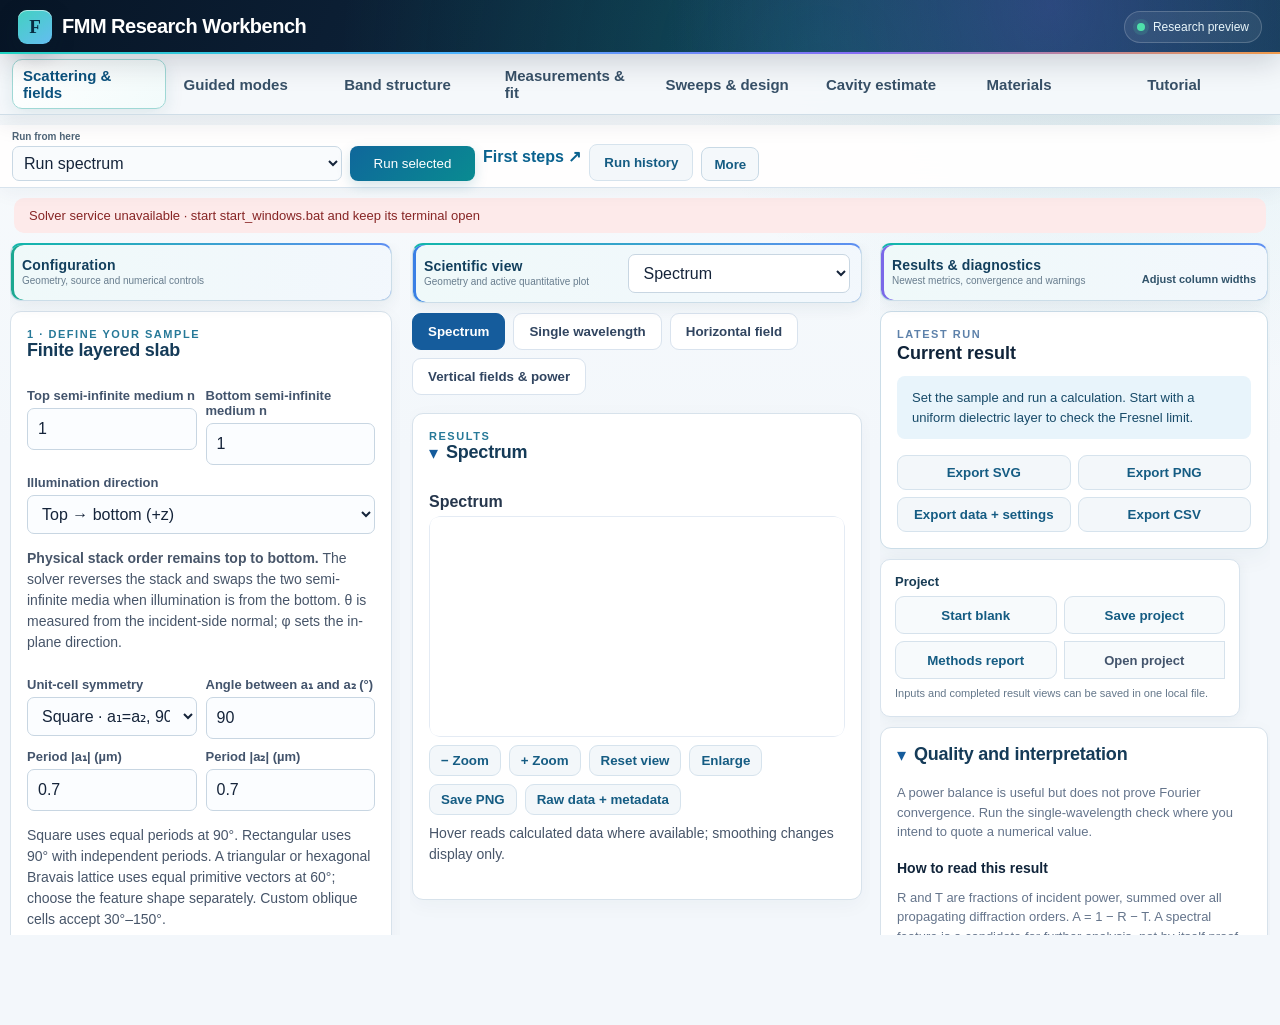
==== commit e978025f: "Version scientific projects and extend Fourier capacity" ====
--- a/index.html
+++ b/index.html
@@ -41,7 +41,7 @@
 <div class="row"><div><label>Top semi-infinite medium n</label><input id="incident_n" type="number" step="any" value="1.5"></div><div><label>Bottom semi-infinite medium n</label><input id="exit_n" type="number" step="any" value="1"></div></div><label>Illumination direction</label><select id="illumination_side"><option value="top">Top → bottom (+z)</option><option value="bottom">Bottom → top (−z)</option></select><p class="hint"><strong>Physical stack order remains top to bottom.</strong> The solver reverses the stack and swaps the two semi-infinite media when illumination is from the bottom. θ is measured from the incident-side normal; φ sets the in-plane direction.</p>
 <div class="row"><div><label>Unit-cell symmetry</label><select id="stack_lattice"><option value="square">Square · a₁=a₂, 90°</option><option value="rectangular">Rectangular · 90°</option><option value="hexagonal">Hexagonal / triangular Bravais · 60°</option><option value="oblique">Custom oblique</option></select></div><div><label>Angle between a₁ and a₂ (°)</label><input id="lattice_angle_deg" type="number" step="any" value="90"></div></div><div class="row"><div><label>Period |a₁| (µm)</label><input id="period_x_um" type="number" step="any" value="0.6"></div><div><label>Period |a₂| (µm)</label><input id="period_y_um" type="number" step="any" value="0.6"></div></div><p class="hint">Square uses equal periods at 90°. Rectangular uses 90° with independent periods. A triangular or hexagonal Bravais lattice uses equal primitive vectors at 60°; choose the feature shape separately. Custom oblique cells accept 30°–150°.</p>
 <div class="row"><div><label>Incident angle θ (°)</label><input id="theta_deg" type="number" step="any" value="0"></div><div><label>Azimuth φ (°)</label><input id="phi_deg" type="number" step="any" value="0"></div></div>
-<div class="row"><div><label>Polarization</label><select id="polarization"><option value="s">s / TE</option><option value="p">p / TM</option><option value="unpolarized">Unpolarized · equal s + p</option></select></div><div><label>Requested Fourier harmonics</label><input id="order_budget" type="number" min="3" max="201" value="37"></div></div><p class="hint">For slab spectra, this is a requested total; the solver reports how many harmonics it actually retains. Odd input is not required. Higher budgets can be slow and memory intensive; use the observable-aware convergence report before trusting a value.</p>
+<div class="row"><div><label>Polarization</label><select id="polarization"><option value="s">s / TE</option><option value="p">p / TM</option><option value="unpolarized">Unpolarized · equal s + p</option></select></div><div><label>Requested Fourier harmonics</label><input id="order_budget" type="number" min="3" max="401" value="37"></div></div><p class="hint">For slab spectra, this is a requested total; the solver reports how many harmonics it actually retains. Odd input is not required. Budgets above 201 are intended for final refinement of unresolved features and can be substantially slower and more memory intensive; use the observable-aware convergence report before trusting a value.</p>
 <label>Geometry grid per axis</label><input id="grid_size" type="number" min="16" max="512" value="64">
 <h3>Layers · physical top to bottom</h3><label>Example preset</label><select id="preset"><option value="gold">2018 gold rectangle</option><option value="spr">Gold-film prism coupling · SPR</option><option value="tdbc_spr">Ag / TDBC–PVA · literature splitting benchmark</option><option value="r6g_spr">Ag / imported R6G · Hakala diagnostic</option><option value="r6g_agau">Ag/Au / imported PMMA–R6G · 2024 diagnostic</option><option value="stripe">1D dielectric stripe grating</option><option value="uniform">Uniform interface check</option></select><div id="layers"></div><div class="actions"><button class="secondary" id="addLayer" type="button">+ Add layer</button><button class="secondary" id="clearLayers" type="button">Clear stack</button></div>
 <div class="notice">A stripe is a 1D grating: it repeats in x and is uniform in y. Each other patterned layer contains one centered feature per 2D unit cell. The built-in DeVore TiO₂ entry is crystalline rutile. Amorphous ALD TiO₂ depends strongly on deposition and annealing; import measured n+ik for quantitative work. Constant n is an explicitly idealized material.</div>
@@ -113,10 +113,14 @@
 function paintDataUrl(canvas,url){let ctx=canvas.getContext('2d');ctx.clearRect(0,0,canvas.width,canvas.height);if(!url)return;let image=new Image();image.onload=()=>ctx.drawImage(image,0,0,canvas.width,canvas.height);image.src=url}
 function restoreResultView(name){let view=resultViews[name],panel=$('convergencePanel'),canvas=$('plot');plotTip.style.display='none';if(typeof mapTip!=='undefined')mapTip.style.display='none';if(!view){delete canvas._chart;delete canvas._researchHeat;status(workflowIntro[name]);metrics(null);paintDataUrl(canvas,null);$('quality').textContent='Run this calculation to see its numerical checks and interpretation.';$('interpretation').textContent=workflowIntro[name];if(panel)panel.hidden=true;fieldPanel.hidden=true;fieldData=null;for(const id of ['exportSvg','exportPng','exportJson','exportCsv'])$(id).disabled=true;last=null;return}if(view.chart)canvas._chart=view.chart;else delete canvas._chart;if(view.researchHeat)canvas._researchHeat=view.researchHeat;else delete canvas._researchHeat;$('status').className=view.statusClass;$('status').innerHTML=view.statusHtml;$('metrics').innerHTML=view.metricsHtml;$('metrics').hidden=view.metricsHidden;$('quality').innerHTML=view.quality;$('interpretation').innerHTML=view.interpretation;paintDataUrl(canvas,view.plot);last=view.last;lastKind=view.lastKind;lastModel=view.lastModel;lastFull=view.lastFull;fieldData=view.fieldData;fieldPanel.hidden=name!=='field';view.exports.forEach((disabled,i)=>$(['exportSvg','exportPng','exportJson','exportCsv'][i]).disabled=disabled);if(panel){panel.hidden=!view.convergence;if(view.convergence)paintDataUrl($('convergencePlot'),view.convergence)}}
 function projectInputs(){let values={};document.querySelectorAll('input[id]:not([type=file]),select[id],textarea[id]').forEach(e=>{if(!e.closest('#layers'))values[e.id]=e.type==='checkbox'?e.checked:e.value});return values}
-function projectDocument(){captureResultView(tab);return {format:'fmm-research-workbench-project',version:1,savedAt:new Date().toISOString(),workspace:document.querySelector('.workspace-nav button.active')?.dataset.workspace||'scattering',tab,inputs:projectInputs(),layers:layerValues(),resultViews,extras:window.collectWorkbenchProjectExtras?.()||{}}}
-$('saveProject').onclick=()=>{let project=projectDocument();download(new Blob([JSON.stringify(project,null,2)],{type:'application/json'}),'fmm_project.json');$('projectStatus').textContent='Project saved with inputs and cached result views.'};
+function activeCalculationInputs(){const ids={spectrum:['start','stop','points'],single:['wavelength_um'],field:['wavelength_um','layer_index','z_fraction','fieldVariable','fieldVectors','fieldVectorDensity'],vertical:['wavelength_um','verticalPlane','verticalFixed','verticalPoints','verticalDepthPoints','verticalVariable','verticalVectors','verticalVectorDensity'],bands:['band_period_um','band_lattice','band_aspect','background_n','inclusion_n','band_shape','fill','ring_inner','fourier_order','points_per_segment','bands']}[tab]||[];return Object.fromEntries(ids.map(id=>[id,$(id)?.type==='checkbox'?$(id).checked:$(id)?.value]).filter(([,value])=>value!==undefined))}
+function canonicalProjectValue(value){if(Array.isArray(value))return value.map(canonicalProjectValue);if(value&&typeof value==='object')return Object.fromEntries(Object.keys(value).sort().map(key=>[key,canonicalProjectValue(value[key])]));return value}
+async function sha256Json(value){const bytes=new TextEncoder().encode(JSON.stringify(canonicalProjectValue(value))),hash=await crypto.subtle.digest('SHA-256',bytes);return [...new Uint8Array(hash)].map(byte=>byte.toString(16).padStart(2,'0')).join('')}
+function migrateProject(project){if(project?.format!=='fmm-research-workbench-project')throw Error('This is not a valid FMM Workbench project.');if(project.version===2){if(!project.solver_input?.physical_layers||!project.workspace_state)throw Error('Project version 2 is missing solver_input or workspace_state.');return project}if((project.version??1)!==1||!Array.isArray(project.layers))throw Error('Unsupported project version.');return{format:project.format,version:2,saved_at:project.savedAt||null,solver_input:{model:null,physical_layers:project.layers,active_operation:{kind:project.tab||'spectrum',inputs:{}}},solver_input_sha256:null,workspace_state:{workspace:project.workspace||'scattering',tab:project.tab||'spectrum',controls:project.inputs||{}},result:{views:project.resultViews||{},specialists:project.extras||{}},validation:{migration:'Legacy version 1 project; no solver fingerprint was stored.'},environment:{migration:'Unavailable in version 1 project.'},migration:{from_version:1,performed_in_browser:true}}}
+async function projectDocument(){captureResultView(tab);const extras=window.collectWorkbenchProjectExtras?.()||{},solverInput={model:model(),physical_layers:layerValues(),illumination_side:$('illumination_side').value,active_operation:{kind:tab,inputs:activeCalculationInputs()}};let environment={};try{const response=await fetch('/api/environment');if(response.ok)environment=await response.json()}catch{}return{format:'fmm-research-workbench-project',version:2,saved_at:new Date().toISOString(),solver_input:solverInput,solver_input_sha256:await sha256Json(solverInput),workspace_state:{workspace:document.querySelector('.workspace-nav button.active')?.dataset.workspace||'scattering',tab,controls:projectInputs()},result:{views:resultViews,specialists:extras},validation:{primary:lastFull?.validation||lastFull?.convergence||null,finite_grating:extras?.finite_grating_device?.validation||null},environment}}
+$('saveProject').onclick=async()=>{try{$('saveProject').disabled=true;$('projectStatus').textContent='Preparing versioned project and solver fingerprint…';let project=await projectDocument();download(new Blob([JSON.stringify(project,null,2)],{type:'application/json'}),'fmm_project.json');$('projectStatus').textContent=`Project v2 saved. Solver-input fingerprint ${project.solver_input_sha256.slice(0,12)}…` }catch(error){$('projectStatus').textContent=error.message}finally{$('saveProject').disabled=false}};
 $('exportResearchReport').onclick=async()=>{try{let response=await fetch('/api/research_report',{method:'POST',headers:{'Content-Type':'application/json'},body:JSON.stringify({model:model(),title:'FMM Research Workbench simulation'})}),data=await response.json();if(!response.ok)throw Error(data.error);download(new Blob([data.markdown],{type:'text/markdown'}),'fmm_methods_report.md');$('projectStatus').textContent='Methods report exported. Attach the result JSON and complete its result-specific validation section.'}catch(error){$('projectStatus').textContent=error.message}};
-$('openProject').onchange=async event=>{try{let file=event.target.files[0];if(!file)return;if(file.size>25e6)throw Error('Project file is larger than 25 MB.');let project=JSON.parse(await file.text());if(project.format!=='fmm-research-workbench-project'||!Array.isArray(project.layers))throw Error('This is not a valid FMM Workbench project.');for(const [id,value] of Object.entries(project.inputs||{})){let e=$(id);if(e&&e.type!=='file'){if(e.type==='checkbox')e.checked=Boolean(value);else e.value=value}}$('layers').innerHTML='';project.layers.slice(0,64).forEach(addLayer);Object.keys(resultViews).forEach(k=>delete resultViews[k]);Object.assign(resultViews,project.resultViews||{});afterLayerEdit();let workspace=document.querySelector(`.workspace-nav button[data-workspace="${project.workspace}"]`);if(workspace)workspace.click();let resultTab=document.querySelector(`.tab[data-tab="${project.tab}"]`);if(resultTab)resultTab.click();window.restoreWorkbenchProjectExtras?.(project.extras||{});$('projectStatus').textContent=`Opened ${file.name}. Review material provenance before publishing.`}catch(error){$('projectStatus').textContent=error.message}finally{event.target.value=''}};
+$('openProject').onchange=async event=>{try{let file=event.target.files[0];if(!file)return;if(file.size>25e6)throw Error('Project file is larger than 25 MB.');let project=migrateProject(JSON.parse(await file.text())),state=project.workspace_state,result=project.result,physical=project.solver_input.physical_layers;if(project.solver_input_sha256){let actual=await sha256Json(project.solver_input);if(actual!==project.solver_input_sha256)throw Error('Project solver-input fingerprint does not match its contents. The file may be damaged or edited.')}for(const [id,value] of Object.entries(state.controls||{})){let e=$(id);if(e&&e.type!=='file'){if(e.type==='checkbox')e.checked=Boolean(value);else e.value=value}}$('layers').innerHTML='';physical.slice(0,64).forEach(addLayer);Object.keys(resultViews).forEach(k=>delete resultViews[k]);Object.assign(resultViews,result.views||{});afterLayerEdit();let workspace=document.querySelector(`.workspace-nav button[data-workspace="${state.workspace}"]`);if(workspace)workspace.click();let resultTab=document.querySelector(`.tab[data-tab="${state.tab}"]`);if(resultTab)resultTab.click();window.restoreWorkbenchProjectExtras?.(result.specialists||{});$('projectStatus').textContent=`Opened ${file.name} as project v${project.version}.${project.migration?' Migrated legacy v1 in memory.':''} Review material provenance before publishing.`}catch(error){$('projectStatus').textContent=error.message}finally{event.target.value=''}};
 $('newProject').onclick=()=>{$('layers').innerHTML='';afterLayerEdit();Object.keys(resultViews).forEach(k=>delete resultViews[k]);restoreResultView(tab);$('projectStatus').textContent='Blank project ready. Add physical layers from top to bottom.'};
 function model(){let physical=layerValues(),bottom=$('illumination_side').value==='bottom';if(!physical.length)throw Error('Add at least one finite layer before running.');return {wavelength_um:number('wavelength_um'),theta_deg:number('theta_deg'),phi_deg:number('phi_deg'),polarization:$('polarization').value,incident_n:bottom?number('exit_n'):number('incident_n'),exit_n:bottom?number('incident_n'):number('exit_n'),period_x_um:number('period_x_um'),period_y_um:number('period_y_um'),lattice_angle_deg:number('lattice_angle_deg'),order_budget:number('order_budget'),grid_size:number('grid_size'),layers:bottom?[...physical].reverse():physical}}
 function bandModel(){return {period_um:number('band_period_um'),lattice:$('band_lattice').value,aspect_ratio:number('band_aspect'),background_n:number('background_n'),inclusion_n:number('inclusion_n'),shape:$('band_shape').value,fill:number('fill'),ring_inner:number('ring_inner'),fourier_order:number('fourier_order'),grid_size:256,points_per_segment:number('points_per_segment'),bands:number('bands')}}
--- a/workbench.css
+++ b/workbench.css
@@ -165,7 +165,7 @@
 body[data-tool-view="focus"] .workspace-nav{padding-top:5px;padding-bottom:5px}
 body[data-tool-view="focus"] .workspace-nav button{padding:7px 10px}body[data-tool-view="focus"] .workspace-nav button small{display:none}
 body[data-tool-view="focus"] .operation-nav{padding-top:6px;padding-bottom:6px;gap:8px}body[data-tool-view="focus"] .operation-nav label{font-size:10px}body[data-tool-view="focus"] .operation-nav button{min-height:34px}body[data-tool-view="focus"] .operation-nav input,body[data-tool-view="focus"] .operation-nav select{min-height:34px}
-body[data-tool-view="focus"]:not(.show-focus-options) .plot-appearance,body[data-tool-view="focus"]:not(.show-focus-options) .projectbar,body[data-tool-view="focus"]:not(.show-focus-options) .workspace-context{display:none!important}
+body[data-tool-view="focus"]:not(.show-focus-options) .plot-appearance,body[data-tool-view="focus"]:not(.show-focus-options)>.projectbar,body[data-tool-view="focus"]:not(.show-focus-options) .workspace-context{display:none!important}
 body[data-tool-view="focus"] #healthbar:not(.bad){display:none!important}
 body[data-tool-view="focus"] main{margin-top:10px}
 @media(max-width:1050px){.active-tool-dock{left:12px;right:12px;transform:none;width:auto;overflow-x:auto}.dock-title{display:none}.run-tray{bottom:76px}.deck-controls{order:10}}
@@ -192,7 +192,8 @@
 .diagnostics-region .notice,.diagnostics-region .metric{border-radius:8px}.diagnostics-region table{font-size:12px}
 .diagnostics-summary{margin:0 0 10px;padding:16px;border:1px solid #cbdde8;border-radius:11px;background:#fff;box-shadow:0 8px 24px #17384d0c}.diagnostics-summary h2{margin:3px 0 12px}.diagnostics-summary .metrics{grid-template-columns:1fr}.diagnostics-summary .actions{display:grid;grid-template-columns:repeat(2,minmax(0,1fr));gap:7px}.diagnostics-summary .actions button{width:100%;min-width:0}
 .column-sizing{position:relative;margin-left:auto}.column-sizing summary{cursor:pointer;list-style:none;white-space:nowrap;color:#31536a;font-size:11px;font-weight:800}.column-sizing summary::-webkit-details-marker{display:none}.column-sizing[open]{position:absolute;right:8px;top:50px;z-index:30;width:250px;padding:12px;border:1px solid #bfd3e2;border-radius:10px;background:#fff;box-shadow:0 14px 35px #102c3f2b}.column-sizing label{display:flex;justify-content:space-between;margin:7px 0 2px;font-size:11px}.column-sizing input{width:100%}.column-sizing button{width:100%;margin-top:9px}
-body.professional-layout .workspace-context,body.professional-layout .projectbar,body.professional-layout #healthbar:not(.bad){display:none!important}
+body.professional-layout .workspace-context,body.professional-layout>.projectbar,body.professional-layout #healthbar:not(.bad){display:none!important}
+.diagnostics-project{display:grid!important;grid-template-columns:repeat(2,minmax(0,1fr));gap:7px;margin:0 0 10px;padding:14px;background:#fff}.diagnostics-project strong{grid-column:1/-1;color:#173b54}.diagnostics-project .secondary,.diagnostics-project .project-open{display:flex;align-items:center;justify-content:center;min-height:38px;margin:0}.diagnostics-project #projectStatus{grid-column:1/-1;min-width:0;font-size:11px;line-height:1.45}
 body.professional-layout .active-tool-dock{display:none!important}
 body.professional-layout footer{display:none}
 body.professional-layout .region-header{border-top:2px solid transparent;background:linear-gradient(#f9fcfdf4,#f9fcfdf4) padding-box,linear-gradient(90deg,var(--accent),#5f8ff2) border-box}
